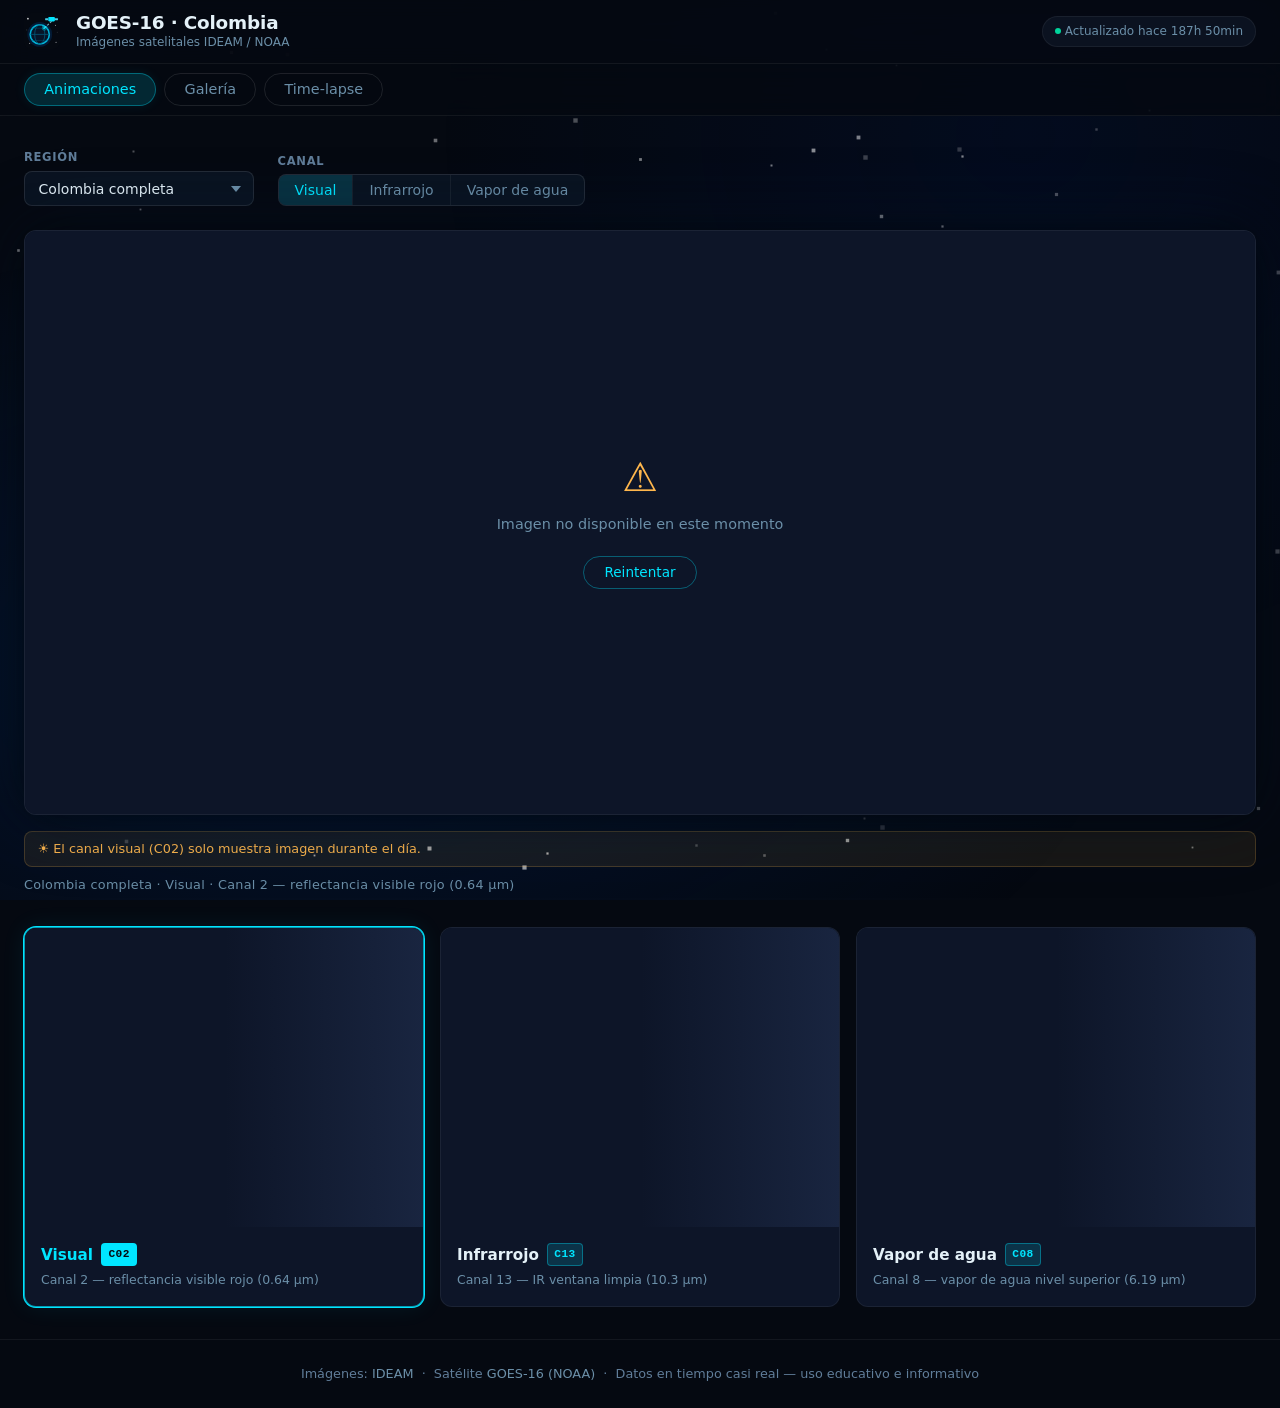
==== index.html @ 2040d190 "chore: actualizar manifest satelital [bot]" ====
<!DOCTYPE html>
<html lang="es">
<head>
  <meta charset="UTF-8">
  <meta name="viewport" content="width=device-width, initial-scale=1.0">

  <!-- Primary meta -->
  <title>GOES-16 · Colombia — Galería Satelital IDEAM</title>
  <meta name="description"
    content="Imágenes satelitales en tiempo casi real del satélite GOES-16 sobre Colombia y la región, proveídas por IDEAM y NOAA. Animaciones, galería de canales y time-lapse interactivo.">
  <meta name="theme-color" content="#050911">
  <link rel="canonical" href="https://elisaul77.github.io/goes16-gallery/">

  <!-- Open Graph -->
  <meta property="og:type"        content="website">
  <meta property="og:url"         content="https://elisaul77.github.io/goes16-gallery/">
  <meta property="og:title"       content="GOES-16 · Colombia — Galería Satelital IDEAM">
  <meta property="og:description"
    content="Animaciones e imágenes satelitales del satélite GOES-16 sobre Colombia — IDEAM/NOAA.">
  <meta property="og:image"       content="https://elisaul77.github.io/goes16-gallery/assets/og-preview.png">
  <meta property="og:locale"      content="es_CO">

  <!-- Twitter Card -->
  <meta name="twitter:card"        content="summary_large_image">
  <meta name="twitter:title"       content="GOES-16 · Colombia — Galería Satelital IDEAM">
  <meta name="twitter:description"
    content="Animaciones e imágenes satelitales del satélite GOES-16 sobre Colombia — IDEAM/NOAA.">
  <meta name="twitter:image"       content="https://elisaul77.github.io/goes16-gallery/assets/og-preview.png">

  <!-- Favicon -->
  <link rel="icon" href="assets/favicon.svg" type="image/svg+xml">

  <!-- Stylesheets -->
  <link rel="stylesheet" href="css/main.css">
  <link rel="stylesheet" href="css/lightbox.css">
</head>
<body>

  <!-- ── Skip navigation ────────────────────────────────────────── -->
  <a href="#main-content" class="skip-link">Saltar al contenido</a>

  <!-- ── Star field (populated by app.js via injected <style>) ── -->
  <div class="stars-layer" aria-hidden="true"></div>

  <!-- ── App loading screen ──────────────────────────────────── -->
  <div id="app-loading" role="status" aria-live="polite" aria-label="Cargando datos del satélite">
    <div class="loading-spinner" aria-hidden="true"></div>
    <p>Cargando datos del satélite&hellip;</p>
  </div>

  <!-- ── App error screen ────────────────────────────────────── -->
  <div id="app-error" role="alert" hidden>
    <div class="app-error-icon" aria-hidden="true">⚠</div>
    <p class="app-error-title">Error al cargar los datos</p>
    <p class="error-message" style="font-size:0.85rem;color:#f87;margin:0.4rem 0"></p>
    <p style="font-size:0.8rem;margin-top:0.5rem;color:var(--text-dim)">
      Revisa tu conexión e intenta recargar la página.
    </p>
    <button onclick="location.reload()" style="margin-top:1rem;padding:0.5rem 1.4rem;border-radius:8px;border:none;background:var(--accent);color:#000;font-weight:600;cursor:pointer">
      Recargar
    </button>
  </div>

  <!-- ── Main application ────────────────────────────────────── -->
  <div id="app" hidden>

    <!-- Header ──────────────────────────────────────────────── -->
    <header class="site-header" role="banner">
      <div class="header-inner">
        <div class="header-brand">
          <img class="header-logo"
               src="assets/favicon.svg"
               alt=""
               aria-hidden="true"
               width="36"
               height="36">
          <div class="header-title-group">
            <h1 class="site-title">GOES-16 · Colombia</h1>
            <p class="site-subtitle">Imágenes satelitales IDEAM / NOAA</p>
          </div>
        </div>
        <div class="header-meta">
          <span id="updated-ago"
                class="updated-badge"
                aria-live="polite"
                aria-atomic="true"
                title="Hora de la última actualización del catálogo de imágenes">
            Cargando&hellip;
          </span>
        </div>
      </div>
    </header>

    <!-- Tab navigation ──────────────────────────────────────── -->
    <nav class="tab-nav" aria-label="Secciones principales">
      <div role="tablist"
           class="tab-list"
           aria-label="Vistas disponibles">

        <button role="tab"
                class="tab-btn"
                id="tab-animaciones"
                data-tab="animaciones"
                aria-selected="true"
                tabindex="0"
                aria-controls="panel-animaciones">
          Animaciones
        </button>

        <button role="tab"
                class="tab-btn"
                id="tab-galeria"
                data-tab="galeria"
                aria-selected="false"
                tabindex="-1"
                aria-controls="panel-galeria">
          Galería
        </button>

        <button role="tab"
                class="tab-btn"
                id="tab-timelapse"
                data-tab="timelapse"
                aria-selected="false"
                tabindex="-1"
                aria-controls="panel-timelapse">
          Time-lapse
        </button>

      </div>
    </nav>

    <!-- Tab panels ──────────────────────────────────────────── -->
    <main class="tab-panels" id="main-content">

      <!-- Animaciones panel -->
      <section id="panel-animaciones"
               role="tabpanel"
               aria-labelledby="tab-animaciones"
               class="tab-panel"
               tabindex="-1">
        <!-- Populated by js/gifs.js on first activation -->
      </section>

      <!-- Galería panel -->
      <section id="panel-galeria"
               role="tabpanel"
               aria-labelledby="tab-galeria"
               class="tab-panel"
               tabindex="-1"
               hidden>
        <!-- Populated by js/gallery.js on first activation -->
      </section>

      <!-- Time-lapse panel -->
      <section id="panel-timelapse"
               role="tabpanel"
               aria-labelledby="tab-timelapse"
               class="tab-panel"
               tabindex="-1"
               hidden>
        <!-- Populated by js/timeline.js on first activation -->
      </section>

    </main>

    <!-- Footer ──────────────────────────────────────────────── -->
    <footer class="site-footer" role="contentinfo">
      <p>
        Imágenes: <a href="https://www.ideam.gov.co" target="_blank" rel="noopener">IDEAM</a>
        &nbsp;·&nbsp;
        Satélite <a href="https://www.goes-r.gov/" target="_blank" rel="noopener">GOES-16 (NOAA)</a>
        &nbsp;·&nbsp;
        Datos en tiempo casi real — uso educativo e informativo
      </p>
    </footer>

  </div><!-- /#app -->

  <!-- Entry point (ES module) -->
  <script type="module" src="js/app.js?v=3"></script>

  <script type="application/json" id="manifest-inline">{"generated_utc":"2026-11-28T08:01:51.951Z","source":"https://bart.ideam.gov.co/geotiff/goes16","gifs":{"base_url":"https://bart.ideam.gov.co/geotiff/goes16/GIFS","categories":{"VISUAL":{"label":"Visual","subfolder":"VISUAL","canal":"C02","description":"Canal 2 — reflectancia visible rojo (0.64 µm)"},"INFRARROJO":{"label":"Infrarrojo","subfolder":"INFRARROJO","canal":"C13","description":"Canal 13 — IR ventana limpia (10.3 µm)"},"VAPOR_AGUA":{"label":"Vapor de agua","subfolder":"VAPOR_AGUA","canal":"C08","description":"Canal 8 — vapor de agua nivel superior (6.19 µm)"}},"regions":[{"id":"AMAZONAS","label":"Amazonas"},{"id":"ANTIOQUIA","label":"Antioquia"},{"id":"ARAUCA","label":"Arauca"},{"id":"BARRANCABERMEJA","label":"Barrancabermeja"},{"id":"BOGOTA","label":"Bogotá"},{"id":"BUCARAMANGA","label":"Bucaramanga"},{"id":"CARIBE","label":"Caribe"},{"id":"CARIBE2","label":"Caribe 2"},{"id":"CARIBE_PCT","label":"Caribe PCT"},{"id":"CAUCA_MOCOA","label":"Cauca — Mocoa"},{"id":"CHOCO","label":"Chocó"},{"id":"COLOMBIA","label":"Colombia completa","hero":true},{"id":"CORNARE","label":"Cornare"},{"id":"CRPA_05","label":"CRPA 05"},{"id":"CUCUTA","label":"Cúcuta"},{"id":"CUNDINAMARCA","label":"Cundinamarca"},{"id":"DUITAMA","label":"Duitama"},{"id":"FULLDISK","label":"Disco completo"},{"id":"GUAVIARE","label":"Guaviare"},{"id":"IDIGER","label":"IDIGER"},{"id":"MITU","label":"Mitú"},{"id":"MOJANA","label":"La Mojana"},{"id":"SAN_ANDRES","label":"San Andrés y Providencia"}],"verified":{"AMAZONAS_C13":{"ok":true,"last_modified":"Sat, 28 Nov 2026 08:01:40 GMT"},"AMAZONAS_C02":{"ok":true,"last_modified":"Sat, 28 Nov 2026 02:11:41 GMT"},"ANTIOQUIA_C02":{"ok":true,"last_modified":"Sat, 28 Nov 2026 02:01:45 GMT"},"AMAZONAS_C08":{"ok":true,"last_modified":"Sat, 28 Nov 2026 08:01:42 GMT"},"ANTIOQUIA_C13":{"ok":true,"last_modified":"Sat, 28 Nov 2026 08:01:40 GMT"},"ANTIOQUIA_C08":{"ok":true,"last_modified":"Sat, 28 Nov 2026 08:01:41 GMT"},"ARAUCA_C02":{"ok":true,"last_modified":"Sat, 28 Nov 2026 08:01:42 GMT"},"BARRANCABERMEJA_C13":{"ok":true,"last_modified":"Sat, 28 Nov 2026 08:01:40 GMT"},"ARAUCA_C13":{"ok":true,"last_modified":"Sat, 28 Nov 2026 08:01:40 GMT"},"BOGOTA_C08":{"ok":true,"last_modified":"Sat, 28 Nov 2026 08:01:42 GMT"},"ARAUCA_C08":{"ok":true,"last_modified":"Sat, 28 Nov 2026 08:01:42 GMT"},"BOGOTA_C02":{"ok":true,"last_modified":"Sat, 28 Nov 2026 01:51:41 GMT"},"BARRANCABERMEJA_C08":{"ok":true,"last_modified":"Sat, 28 Nov 2026 08:01:42 GMT"},"BUCARAMANGA_C02":{"ok":true,"last_modified":"Sat, 28 Nov 2026 01:51:41 GMT"},"BOGOTA_C13":{"ok":true,"last_modified":"Sat, 28 Nov 2026 08:01:40 GMT"},"BARRANCABERMEJA_C02":{"ok":true,"last_modified":"Sat, 28 Nov 2026 01:41:42 GMT"},"BUCARAMANGA_C08":{"ok":true,"last_modified":"Sat, 28 Nov 2026 08:01:42 GMT"},"BUCARAMANGA_C13":{"ok":true,"last_modified":"Sat, 28 Nov 2026 08:01:40 GMT"},"CARIBE_C13":{"ok":true,"last_modified":"Sat, 28 Nov 2026 08:01:40 GMT"},"CARIBE2_C02":{"ok":true,"last_modified":"Sat, 28 Nov 2026 08:01:42 GMT"},"CARIBE_C02":{"ok":true,"last_modified":"Sat, 28 Nov 2026 08:01:42 GMT"},"CARIBE_C08":{"ok":true,"last_modified":"Sat, 28 Nov 2026 08:01:42 GMT"},"CARIBE2_C08":{"ok":true,"last_modified":"Sat, 28 Nov 2026 08:01:42 GMT"},"CARIBE2_C13":{"ok":true,"last_modified":"Sat, 28 Nov 2026 08:01:40 GMT"},"CARIBE_PCT_C08":{"ok":true,"last_modified":"Sat, 28 Nov 2026 08:01:42 GMT"},"CARIBE_PCT_C02":{"ok":true,"last_modified":"Sat, 28 Nov 2026 08:01:42 GMT"},"CAUCA_MOCOA_C13":{"ok":true,"last_modified":"Sat, 28 Nov 2026 08:01:41 GMT"},"CAUCA_MOCOA_C08":{"ok":true,"last_modified":"Sat, 28 Nov 2026 08:01:42 GMT"},"CARIBE_PCT_C13":{"ok":true,"last_modified":"Sat, 28 Nov 2026 08:01:40 GMT"},"CHOCO_C02":{"ok":true,"last_modified":"Sat, 28 Nov 2026 02:11:41 GMT"},"CHOCO_C13":{"ok":true,"last_modified":"Sat, 28 Nov 2026 08:01:41 GMT"},"CAUCA_MOCOA_C02":{"ok":true,"last_modified":"Sat, 28 Nov 2026 02:11:41 GMT"},"COLOMBIA_C02":{"ok":true,"last_modified":"Sat, 28 Nov 2026 08:01:42 GMT"},"CHOCO_C08":{"ok":true,"last_modified":"Sat, 28 Nov 2026 08:01:42 GMT"},"COLOMBIA_C08":{"ok":true,"last_modified":"Sat, 28 Nov 2026 08:01:42 GMT"},"COLOMBIA_C13":{"ok":true,"last_modified":"Sat, 28 Nov 2026 08:01:41 GMT"},"CORNARE_C02":{"ok":true,"last_modified":"Sat, 28 Nov 2026 01:51:41 GMT"},"CORNARE_C13":{"ok":true,"last_modified":"Sat, 28 Nov 2026 08:01:41 GMT"},"CORNARE_C08":{"ok":true,"last_modified":"Sat, 28 Nov 2026 08:01:42 GMT"},"CUNDINAMARCA_C02":{"ok":true,"last_modified":"Sat, 28 Nov 2026 01:51:41 GMT"},"CUCUTA_C02":{"ok":true,"last_modified":"Sat, 28 Nov 2026 01:41:42 GMT"},"CUCUTA_C13":{"ok":true,"last_modified":"Sat, 28 Nov 2026 08:01:41 GMT"},"CRPA_05_C02":{"ok":true,"last_modified":"Sat, 28 Nov 2026 01:51:41 GMT"},"CRPA_05_C08":{"ok":true,"last_modified":"Sat, 28 Nov 2026 08:01:42 GMT"},"CRPA_05_C13":{"ok":true,"last_modified":"Sat, 28 Nov 2026 08:01:41 GMT"},"DUITAMA_C13":{"ok":true,"last_modified":"Sat, 28 Nov 2026 08:01:41 GMT"},"CUNDINAMARCA_C13":{"ok":true,"last_modified":"Sat, 28 Nov 2026 08:01:41 GMT"},"CUCUTA_C08":{"ok":true,"last_modified":"Sat, 28 Nov 2026 08:01:42 GMT"},"DUITAMA_C02":{"ok":true,"last_modified":"Sat, 28 Nov 2026 01:41:42 GMT"},"FULLDISK_C02":{"ok":true,"last_modified":"Sat, 28 Nov 2026 08:01:42 GMT"},"DUITAMA_C08":{"ok":true,"last_modified":"Sat, 28 Nov 2026 08:01:42 GMT"},"FULLDISK_C08":{"ok":true,"last_modified":"Sat, 28 Nov 2026 08:01:42 GMT"},"FULLDISK_C13":{"ok":true,"last_modified":"Sat, 28 Nov 2026 08:01:41 GMT"},"GUAVIARE_C02":{"ok":true,"last_modified":"Sat, 28 Nov 2026 01:51:41 GMT"},"GUAVIARE_C13":{"ok":true,"last_modified":"Sat, 28 Nov 2026 08:01:41 GMT"},"IDIGER_C02":{"ok":true,"last_modified":"Sat, 28 Nov 2026 01:51:41 GMT"},"GUAVIARE_C08":{"ok":true,"last_modified":"Sat, 28 Nov 2026 08:01:42 GMT"},"CUNDINAMARCA_C08":{"ok":true,"last_modified":"Sat, 28 Nov 2026 08:01:42 GMT"},"IDIGER_C13":{"ok":true,"last_modified":"Sat, 28 Nov 2026 08:01:41 GMT"},"MITU_C02":{"ok":true,"last_modified":"Sat, 28 Nov 2026 01:51:41 GMT"},"IDIGER_C08":{"ok":true,"last_modified":"Sat, 28 Nov 2026 08:01:42 GMT"},"MITU_C13":{"ok":true,"last_modified":"Sat, 28 Nov 2026 08:01:41 GMT"},"MOJANA_C02":{"ok":true,"last_modified":"Sat, 28 Nov 2026 08:01:42 GMT"},"MITU_C08":{"ok":true,"last_modified":"Sat, 28 Nov 2026 08:01:42 GMT"},"MOJANA_C08":{"ok":true,"last_modified":"Sat, 28 Nov 2026 08:01:42 GMT"},"MOJANA_C13":{"ok":true,"last_modified":"Sat, 28 Nov 2026 08:01:41 GMT"},"SAN_ANDRES_C13":{"ok":true,"last_modified":"Sat, 28 Nov 2026 08:01:41 GMT"},"SAN_ANDRES_C02":{"ok":true,"last_modified":"Sat, 28 Nov 2026 08:01:42 GMT"},"SAN_ANDRES_C08":{"ok":true,"last_modified":"Sat, 28 Nov 2026 08:01:42 GMT"}}},"regions":{"Colombia":{"products":{"C01":{"label":"Visible azul","type":"channel","frames":[{"ts":"202611280740","url":"https://bart.ideam.gov.co/geotiff/goes16/Colombia/C01/C01_Rad_202611280740.jpg"},{"ts":"202611280730","url":"https://bart.ideam.gov.co/geotiff/goes16/Colombia/C01/C01_Rad_202611280730.jpg"},{"ts":"202611280720","url":"https://bart.ideam.gov.co/geotiff/goes16/Colombia/C01/C01_Rad_202611280720.jpg"},{"ts":"202611280710","url":"https://bart.ideam.gov.co/geotiff/goes16/Colombia/C01/C01_Rad_202611280710.jpg"},{"ts":"202611280700","url":"https://bart.ideam.gov.co/geotiff/goes16/Colombia/C01/C01_Rad_202611280700.jpg"},{"ts":"202611280640","url":"https://bart.ideam.gov.co/geotiff/goes16/Colombia/C01/C01_Rad_202611280640.jpg"}]},"C02":{"label":"Visible rojo","type":"channel","frames":[{"ts":"202611280740","url":"https://bart.ideam.gov.co/geotiff/goes16/Colombia/C02/C02_Rad_202611280740.jpg"},{"ts":"202611280720","url":"https://bart.ideam.gov.co/geotiff/goes16/Colombia/C02/C02_Rad_202611280720.jpg"},{"ts":"202611280710","url":"https://bart.ideam.gov.co/geotiff/goes16/Colombia/C02/C02_Rad_202611280710.jpg"},{"ts":"202611280700","url":"https://bart.ideam.gov.co/geotiff/goes16/Colombia/C02/C02_Rad_202611280700.jpg"},{"ts":"202611280650","url":"https://bart.ideam.gov.co/geotiff/goes16/Colombia/C02/C02_Rad_202611280650.jpg"},{"ts":"202611280640","url":"https://bart.ideam.gov.co/geotiff/goes16/Colombia/C02/C02_Rad_202611280640.jpg"}]},"C03":{"label":"Veggie (0.86 µm)","type":"channel","frames":[{"ts":"202611280740","url":"https://bart.ideam.gov.co/geotiff/goes16/Colombia/C03/C03_Rad_202611280740.jpg"},{"ts":"202611280730","url":"https://bart.ideam.gov.co/geotiff/goes16/Colombia/C03/C03_Rad_202611280730.jpg"},{"ts":"202611280720","url":"https://bart.ideam.gov.co/geotiff/goes16/Colombia/C03/C03_Rad_202611280720.jpg"},{"ts":"202611280710","url":"https://bart.ideam.gov.co/geotiff/goes16/Colombia/C03/C03_Rad_202611280710.jpg"},{"ts":"202611280700","url":"https://bart.ideam.gov.co/geotiff/goes16/Colombia/C03/C03_Rad_202611280700.jpg"},{"ts":"202611280630","url":"https://bart.ideam.gov.co/geotiff/goes16/Colombia/C03/C03_Rad_202611280630.jpg"}]},"C04":{"label":"Cirrus (1.37 µm)","type":"channel","frames":[{"ts":"202611280740","url":"https://bart.ideam.gov.co/geotiff/goes16/Colombia/C04/C04_Rad_202611280740.jpg"},{"ts":"202611280730","url":"https://bart.ideam.gov.co/geotiff/goes16/Colombia/C04/C04_Rad_202611280730.jpg"},{"ts":"202611280720","url":"https://bart.ideam.gov.co/geotiff/goes16/Colombia/C04/C04_Rad_202611280720.jpg"},{"ts":"202611280710","url":"https://bart.ideam.gov.co/geotiff/goes16/Colombia/C04/C04_Rad_202611280710.jpg"},{"ts":"202611280700","url":"https://bart.ideam.gov.co/geotiff/goes16/Colombia/C04/C04_Rad_202611280700.jpg"},{"ts":"202611280630","url":"https://bart.ideam.gov.co/geotiff/goes16/Colombia/C04/C04_Rad_202611280630.jpg"}]},"C05":{"label":"Nieve/hielo (1.6 µm)","type":"channel","frames":[{"ts":"202611280740","url":"https://bart.ideam.gov.co/geotiff/goes16/Colombia/C05/C05_Rad_202611280740.jpg"},{"ts":"202611280730","url":"https://bart.ideam.gov.co/geotiff/goes16/Colombia/C05/C05_Rad_202611280730.jpg"},{"ts":"202611280720","url":"https://bart.ideam.gov.co/geotiff/goes16/Colombia/C05/C05_Rad_202611280720.jpg"},{"ts":"202611280710","url":"https://bart.ideam.gov.co/geotiff/goes16/Colombia/C05/C05_Rad_202611280710.jpg"},{"ts":"202611280650","url":"https://bart.ideam.gov.co/geotiff/goes16/Colombia/C05/C05_Rad_202611280650.jpg"},{"ts":"202611280630","url":"https://bart.ideam.gov.co/geotiff/goes16/Colombia/C05/C05_Rad_202611280630.jpg"}]},"C06":{"label":"Nube convectica (2.2 µm)","type":"channel","frames":[{"ts":"202611280750","url":"https://bart.ideam.gov.co/geotiff/goes16/Colombia/C06/C06_Rad_202611280750.jpg"},{"ts":"202611280740","url":"https://bart.ideam.gov.co/geotiff/goes16/Colombia/C06/C06_Rad_202611280740.jpg"},{"ts":"202611280730","url":"https://bart.ideam.gov.co/geotiff/goes16/Colombia/C06/C06_Rad_202611280730.jpg"},{"ts":"202611280720","url":"https://bart.ideam.gov.co/geotiff/goes16/Colombia/C06/C06_Rad_202611280720.jpg"},{"ts":"202611280710","url":"https://bart.ideam.gov.co/geotiff/goes16/Colombia/C06/C06_Rad_202611280710.jpg"},{"ts":"202611280700","url":"https://bart.ideam.gov.co/geotiff/goes16/Colombia/C06/C06_Rad_202611280700.jpg"}]},"C07":{"label":"IR shortwave (3.9 µm)","type":"channel","frames":[{"ts":"202611280740","url":"https://bart.ideam.gov.co/geotiff/goes16/Colombia/C07/C07_Rad_202611280740.jpg"},{"ts":"202611280730","url":"https://bart.ideam.gov.co/geotiff/goes16/Colombia/C07/C07_Rad_202611280730.jpg"},{"ts":"202611280720","url":"https://bart.ideam.gov.co/geotiff/goes16/Colombia/C07/C07_Rad_202611280720.jpg"},{"ts":"202611280710","url":"https://bart.ideam.gov.co/geotiff/goes16/Colombia/C07/C07_Rad_202611280710.jpg"},{"ts":"202611280700","url":"https://bart.ideam.gov.co/geotiff/goes16/Colombia/C07/C07_Rad_202611280700.jpg"},{"ts":"202611280650","url":"https://bart.ideam.gov.co/geotiff/goes16/Colombia/C07/C07_Rad_202611280650.jpg"}]},"C08":{"label":"Vapor de agua superior","type":"channel","frames":[{"ts":"202611280740","url":"https://bart.ideam.gov.co/geotiff/goes16/Colombia/C08/C08_Rad_202611280740.jpg"},{"ts":"202611280730","url":"https://bart.ideam.gov.co/geotiff/goes16/Colombia/C08/C08_Rad_202611280730.jpg"},{"ts":"202611280720","url":"https://bart.ideam.gov.co/geotiff/goes16/Colombia/C08/C08_Rad_202611280720.jpg"},{"ts":"202611280710","url":"https://bart.ideam.gov.co/geotiff/goes16/Colombia/C08/C08_Rad_202611280710.jpg"},{"ts":"202611280700","url":"https://bart.ideam.gov.co/geotiff/goes16/Colombia/C08/C08_Rad_202611280700.jpg"},{"ts":"202611280650","url":"https://bart.ideam.gov.co/geotiff/goes16/Colombia/C08/C08_Rad_202611280650.jpg"}]},"C09":{"label":"Vapor de agua medio","type":"channel","frames":[{"ts":"202611280740","url":"https://bart.ideam.gov.co/geotiff/goes16/Colombia/C09/C09_Rad_202611280740.jpg"},{"ts":"202611280730","url":"https://bart.ideam.gov.co/geotiff/goes16/Colombia/C09/C09_Rad_202611280730.jpg"},{"ts":"202611280720","url":"https://bart.ideam.gov.co/geotiff/goes16/Colombia/C09/C09_Rad_202611280720.jpg"},{"ts":"202611280710","url":"https://bart.ideam.gov.co/geotiff/goes16/Colombia/C09/C09_Rad_202611280710.jpg"},{"ts":"202611280700","url":"https://bart.ideam.gov.co/geotiff/goes16/Colombia/C09/C09_Rad_202611280700.jpg"},{"ts":"202611280650","url":"https://bart.ideam.gov.co/geotiff/goes16/Colombia/C09/C09_Rad_202611280650.jpg"}]},"C10":{"label":"Vapor de agua inferior","type":"channel","frames":[{"ts":"202611280740","url":"https://bart.ideam.gov.co/geotiff/goes16/Colombia/C10/C10_Rad_202611280740.jpg"},{"ts":"202611280730","url":"https://bart.ideam.gov.co/geotiff/goes16/Colombia/C10/C10_Rad_202611280730.jpg"},{"ts":"202611280720","url":"https://bart.ideam.gov.co/geotiff/goes16/Colombia/C10/C10_Rad_202611280720.jpg"},{"ts":"202611280710","url":"https://bart.ideam.gov.co/geotiff/goes16/Colombia/C10/C10_Rad_202611280710.jpg"},{"ts":"202611280700","url":"https://bart.ideam.gov.co/geotiff/goes16/Colombia/C10/C10_Rad_202611280700.jpg"},{"ts":"202611280650","url":"https://bart.ideam.gov.co/geotiff/goes16/Colombia/C10/C10_Rad_202611280650.jpg"}]},"C11":{"label":"IR nube/superficie","type":"channel","frames":[{"ts":"202611280740","url":"https://bart.ideam.gov.co/geotiff/goes16/Colombia/C11/C11_Rad_202611280740.jpg"},{"ts":"202611280730","url":"https://bart.ideam.gov.co/geotiff/goes16/Colombia/C11/C11_Rad_202611280730.jpg"},{"ts":"202611280720","url":"https://bart.ideam.gov.co/geotiff/goes16/Colombia/C11/C11_Rad_202611280720.jpg"},{"ts":"202611280710","url":"https://bart.ideam.gov.co/geotiff/goes16/Colombia/C11/C11_Rad_202611280710.jpg"},{"ts":"202611280700","url":"https://bart.ideam.gov.co/geotiff/goes16/Colombia/C11/C11_Rad_202611280700.jpg"},{"ts":"202611280630","url":"https://bart.ideam.gov.co/geotiff/goes16/Colombia/C11/C11_Rad_202611280630.jpg"}]},"C12":{"label":"IR ozono (9.6 µm)","type":"channel","frames":[{"ts":"202611280750","url":"https://bart.ideam.gov.co/geotiff/goes16/Colombia/C12/C12_Rad_202611280750.jpg"},{"ts":"202611280740","url":"https://bart.ideam.gov.co/geotiff/goes16/Colombia/C12/C12_Rad_202611280740.jpg"},{"ts":"202611280730","url":"https://bart.ideam.gov.co/geotiff/goes16/Colombia/C12/C12_Rad_202611280730.jpg"},{"ts":"202611280720","url":"https://bart.ideam.gov.co/geotiff/goes16/Colombia/C12/C12_Rad_202611280720.jpg"},{"ts":"202611280710","url":"https://bart.ideam.gov.co/geotiff/goes16/Colombia/C12/C12_Rad_202611280710.jpg"},{"ts":"202611280700","url":"https://bart.ideam.gov.co/geotiff/goes16/Colombia/C12/C12_Rad_202611280700.jpg"}]},"C13":{"label":"IR ventana limpia","type":"channel","frames":[{"ts":"202611280740","url":"https://bart.ideam.gov.co/geotiff/goes16/Colombia/C13/C13_Rad_202611280740.jpg"},{"ts":"202611280730","url":"https://bart.ideam.gov.co/geotiff/goes16/Colombia/C13/C13_Rad_202611280730.jpg"},{"ts":"202611280720","url":"https://bart.ideam.gov.co/geotiff/goes16/Colombia/C13/C13_Rad_202611280720.jpg"},{"ts":"202611280710","url":"https://bart.ideam.gov.co/geotiff/goes16/Colombia/C13/C13_Rad_202611280710.jpg"},{"ts":"202611280700","url":"https://bart.ideam.gov.co/geotiff/goes16/Colombia/C13/C13_Rad_202611280700.jpg"},{"ts":"202611280650","url":"https://bart.ideam.gov.co/geotiff/goes16/Colombia/C13/C13_Rad_202611280650.jpg"}]},"C14":{"label":"IR ventana (11.2 µm)","type":"channel","frames":[{"ts":"202611280740","url":"https://bart.ideam.gov.co/geotiff/goes16/Colombia/C14/C14_Rad_202611280740.jpg"},{"ts":"202611280730","url":"https://bart.ideam.gov.co/geotiff/goes16/Colombia/C14/C14_Rad_202611280730.jpg"},{"ts":"202611280720","url":"https://bart.ideam.gov.co/geotiff/goes16/Colombia/C14/C14_Rad_202611280720.jpg"},{"ts":"202611280710","url":"https://bart.ideam.gov.co/geotiff/goes16/Colombia/C14/C14_Rad_202611280710.jpg"},{"ts":"202611280700","url":"https://bart.ideam.gov.co/geotiff/goes16/Colombia/C14/C14_Rad_202611280700.jpg"},{"ts":"202611280650","url":"https://bart.ideam.gov.co/geotiff/goes16/Colombia/C14/C14_Rad_202611280650.jpg"}]},"C15":{"label":"IR CO₂ (12.3 µm)","type":"channel","frames":[{"ts":"202611280750","url":"https://bart.ideam.gov.co/geotiff/goes16/Colombia/C15/C15_Rad_202611280750.jpg"},{"ts":"202611280730","url":"https://bart.ideam.gov.co/geotiff/goes16/Colombia/C15/C15_Rad_202611280730.jpg"},{"ts":"202611280720","url":"https://bart.ideam.gov.co/geotiff/goes16/Colombia/C15/C15_Rad_202611280720.jpg"},{"ts":"202611280710","url":"https://bart.ideam.gov.co/geotiff/goes16/Colombia/C15/C15_Rad_202611280710.jpg"},{"ts":"202611280700","url":"https://bart.ideam.gov.co/geotiff/goes16/Colombia/C15/C15_Rad_202611280700.jpg"},{"ts":"202611280650","url":"https://bart.ideam.gov.co/geotiff/goes16/Colombia/C15/C15_Rad_202611280650.jpg"}]},"C16":{"label":"IR CO₂ (13.3 µm)","type":"channel","frames":[{"ts":"202611280740","url":"https://bart.ideam.gov.co/geotiff/goes16/Colombia/C16/C16_Rad_202611280740.jpg"},{"ts":"202611280730","url":"https://bart.ideam.gov.co/geotiff/goes16/Colombia/C16/C16_Rad_202611280730.jpg"},{"ts":"202611280710","url":"https://bart.ideam.gov.co/geotiff/goes16/Colombia/C16/C16_Rad_202611280710.jpg"},{"ts":"202611280700","url":"https://bart.ideam.gov.co/geotiff/goes16/Colombia/C16/C16_Rad_202611280700.jpg"},{"ts":"202611280650","url":"https://bart.ideam.gov.co/geotiff/goes16/Colombia/C16/C16_Rad_202611280650.jpg"},{"ts":"202611280630","url":"https://bart.ideam.gov.co/geotiff/goes16/Colombia/C16/C16_Rad_202611280630.jpg"}]},"AIR_MASS":{"label":"Masa de aire","type":"product","frames":[{"ts":"202611280730","url":"https://bart.ideam.gov.co/geotiff/goes16/Colombia/AIR_MASS/AIR_MASS_202611280730.jpg"},{"ts":"202611280710","url":"https://bart.ideam.gov.co/geotiff/goes16/Colombia/AIR_MASS/AIR_MASS_202611280710.jpg"},{"ts":"202611280650","url":"https://bart.ideam.gov.co/geotiff/goes16/Colombia/AIR_MASS/AIR_MASS_202611280650.jpg"},{"ts":"202611280640","url":"https://bart.ideam.gov.co/geotiff/goes16/Colombia/AIR_MASS/AIR_MASS_202611280640.jpg"},{"ts":"202611280630","url":"https://bart.ideam.gov.co/geotiff/goes16/Colombia/AIR_MASS/AIR_MASS_202611280630.jpg"},{"ts":"202611280610","url":"https://bart.ideam.gov.co/geotiff/goes16/Colombia/AIR_MASS/AIR_MASS_202611280610.jpg"}]},"ASH":{"label":"Ceniza volcánica","type":"product","frames":[{"ts":"202611280730","url":"https://bart.ideam.gov.co/geotiff/goes16/Colombia/ASH/ASH_202611280730.jpg"},{"ts":"202611280710","url":"https://bart.ideam.gov.co/geotiff/goes16/Colombia/ASH/ASH_202611280710.jpg"},{"ts":"202611280650","url":"https://bart.ideam.gov.co/geotiff/goes16/Colombia/ASH/ASH_202611280650.jpg"},{"ts":"202611280640","url":"https://bart.ideam.gov.co/geotiff/goes16/Colombia/ASH/ASH_202611280640.jpg"},{"ts":"202611280630","url":"https://bart.ideam.gov.co/geotiff/goes16/Colombia/ASH/ASH_202611280630.jpg"},{"ts":"202611280610","url":"https://bart.ideam.gov.co/geotiff/goes16/Colombia/ASH/ASH_202611280610.jpg"}]},"DAY_CLOUD":{"label":"Nube diurna fase","type":"product","frames":[{"ts":"202611280730","url":"https://bart.ideam.gov.co/geotiff/goes16/Colombia/DAY_CLOUD/DAY_CLOUD_202611280730.jpg"},{"ts":"202611280710","url":"https://bart.ideam.gov.co/geotiff/goes16/Colombia/DAY_CLOUD/DAY_CLOUD_202611280710.jpg"},{"ts":"202611280650","url":"https://bart.ideam.gov.co/geotiff/goes16/Colombia/DAY_CLOUD/DAY_CLOUD_202611280650.jpg"},{"ts":"202611280640","url":"https://bart.ideam.gov.co/geotiff/goes16/Colombia/DAY_CLOUD/DAY_CLOUD_202611280640.jpg"},{"ts":"202611280630","url":"https://bart.ideam.gov.co/geotiff/goes16/Colombia/DAY_CLOUD/DAY_CLOUD_202611280630.jpg"},{"ts":"202611280610","url":"https://bart.ideam.gov.co/geotiff/goes16/Colombia/DAY_CLOUD/DAY_CLOUD_202611280610.jpg"}]},"DAY_CONV":{"label":"Convección diurna","type":"product","frames":[{"ts":"202611280730","url":"https://bart.ideam.gov.co/geotiff/goes16/Colombia/DAY_CONV/DAY_CONV_202611280730.jpg"},{"ts":"202611280710","url":"https://bart.ideam.gov.co/geotiff/goes16/Colombia/DAY_CONV/DAY_CONV_202611280710.jpg"},{"ts":"202611280650","url":"https://bart.ideam.gov.co/geotiff/goes16/Colombia/DAY_CONV/DAY_CONV_202611280650.jpg"},{"ts":"202611280640","url":"https://bart.ideam.gov.co/geotiff/goes16/Colombia/DAY_CONV/DAY_CONV_202611280640.jpg"},{"ts":"202611280630","url":"https://bart.ideam.gov.co/geotiff/goes16/Colombia/DAY_CONV/DAY_CONV_202611280630.jpg"},{"ts":"202611280610","url":"https://bart.ideam.gov.co/geotiff/goes16/Colombia/DAY_CONV/DAY_CONV_202611280610.jpg"}]},"DUST":{"label":"Polvo y aerosoles","type":"product","frames":[{"ts":"202611280730","url":"https://bart.ideam.gov.co/geotiff/goes16/Colombia/DUST/DUST_202611280730.jpg"},{"ts":"202611280710","url":"https://bart.ideam.gov.co/geotiff/goes16/Colombia/DUST/DUST_202611280710.jpg"},{"ts":"202611280650","url":"https://bart.ideam.gov.co/geotiff/goes16/Colombia/DUST/DUST_202611280650.jpg"},{"ts":"202611280640","url":"https://bart.ideam.gov.co/geotiff/goes16/Colombia/DUST/DUST_202611280640.jpg"},{"ts":"202611280630","url":"https://bart.ideam.gov.co/geotiff/goes16/Colombia/DUST/DUST_202611280630.jpg"},{"ts":"202611280610","url":"https://bart.ideam.gov.co/geotiff/goes16/Colombia/DUST/DUST_202611280610.jpg"}]},"FIRE_TEMP":{"label":"Temperatura de fuego","type":"product","frames":[{"ts":"202611280730","url":"https://bart.ideam.gov.co/geotiff/goes16/Colombia/FIRE_TEMP/FIRE_TEMP_202611280730.jpg"},{"ts":"202611280710","url":"https://bart.ideam.gov.co/geotiff/goes16/Colombia/FIRE_TEMP/FIRE_TEMP_202611280710.jpg"},{"ts":"202611280650","url":"https://bart.ideam.gov.co/geotiff/goes16/Colombia/FIRE_TEMP/FIRE_TEMP_202611280650.jpg"},{"ts":"202611280640","url":"https://bart.ideam.gov.co/geotiff/goes16/Colombia/FIRE_TEMP/FIRE_TEMP_202611280640.jpg"},{"ts":"202611280630","url":"https://bart.ideam.gov.co/geotiff/goes16/Colombia/FIRE_TEMP/FIRE_TEMP_202611280630.jpg"},{"ts":"202611280610","url":"https://bart.ideam.gov.co/geotiff/goes16/Colombia/FIRE_TEMP/FIRE_TEMP_202611280610.jpg"}]},"SNOW_FOG":{"label":"Nieve y niebla","type":"product","frames":[{"ts":"202611280730","url":"https://bart.ideam.gov.co/geotiff/goes16/Colombia/SNOW_FOG/SNOW_FOG_202611280730.jpg"},{"ts":"202611280710","url":"https://bart.ideam.gov.co/geotiff/goes16/Colombia/SNOW_FOG/SNOW_FOG_202611280710.jpg"},{"ts":"202611280650","url":"https://bart.ideam.gov.co/geotiff/goes16/Colombia/SNOW_FOG/SNOW_FOG_202611280650.jpg"},{"ts":"202611280640","url":"https://bart.ideam.gov.co/geotiff/goes16/Colombia/SNOW_FOG/SNOW_FOG_202611280640.jpg"},{"ts":"202611280630","url":"https://bart.ideam.gov.co/geotiff/goes16/Colombia/SNOW_FOG/SNOW_FOG_202611280630.jpg"},{"ts":"202611280610","url":"https://bart.ideam.gov.co/geotiff/goes16/Colombia/SNOW_FOG/SNOW_FOG_202611280610.jpg"}]},"TRUE_COLOR":{"label":"Color verdadero","type":"product","frames":[{"ts":"202611280730","url":"https://bart.ideam.gov.co/geotiff/goes16/Colombia/TRUE_COLOR/TRUE_COLOR_202611280730.jpg"},{"ts":"202611280720","url":"https://bart.ideam.gov.co/geotiff/goes16/Colombia/TRUE_COLOR/TRUE_COLOR_202611280720.jpg"},{"ts":"202611280710","url":"https://bart.ideam.gov.co/geotiff/goes16/Colombia/TRUE_COLOR/TRUE_COLOR_202611280710.jpg"},{"ts":"202611280650","url":"https://bart.ideam.gov.co/geotiff/goes16/Colombia/TRUE_COLOR/TRUE_COLOR_202611280650.jpg"},{"ts":"202611280640","url":"https://bart.ideam.gov.co/geotiff/goes16/Colombia/TRUE_COLOR/TRUE_COLOR_202611280640.jpg"},{"ts":"202611280630","url":"https://bart.ideam.gov.co/geotiff/goes16/Colombia/TRUE_COLOR/TRUE_COLOR_202611280630.jpg"}]},"WATER_VAPOR":{"label":"Vapor de agua RGB","type":"product","frames":[{"ts":"202611280730","url":"https://bart.ideam.gov.co/geotiff/goes16/Colombia/WATER_VAPOR/WATER_VAPOR_202611280730.jpg"},{"ts":"202611280710","url":"https://bart.ideam.gov.co/geotiff/goes16/Colombia/WATER_VAPOR/WATER_VAPOR_202611280710.jpg"},{"ts":"202611280650","url":"https://bart.ideam.gov.co/geotiff/goes16/Colombia/WATER_VAPOR/WATER_VAPOR_202611280650.jpg"},{"ts":"202611280640","url":"https://bart.ideam.gov.co/geotiff/goes16/Colombia/WATER_VAPOR/WATER_VAPOR_202611280640.jpg"},{"ts":"202611280630","url":"https://bart.ideam.gov.co/geotiff/goes16/Colombia/WATER_VAPOR/WATER_VAPOR_202611280630.jpg"},{"ts":"202611280610","url":"https://bart.ideam.gov.co/geotiff/goes16/Colombia/WATER_VAPOR/WATER_VAPOR_202611280610.jpg"}]}}},"Global":{"products":{"C02":{"label":"Visible rojo (global)","type":"channel","frames":[{"ts":"202611280740","url":"https://bart.ideam.gov.co/geotiff/goes16/Global/C02/C02_Rad_202611280740.jpg"},{"ts":"202611280730","url":"https://bart.ideam.gov.co/geotiff/goes16/Global/C02/C02_Rad_202611280730.jpg"},{"ts":"202611280720","url":"https://bart.ideam.gov.co/geotiff/goes16/Global/C02/C02_Rad_202611280720.jpg"},{"ts":"202611280650","url":"https://bart.ideam.gov.co/geotiff/goes16/Global/C02/C02_Rad_202611280650.jpg"},{"ts":"202611280640","url":"https://bart.ideam.gov.co/geotiff/goes16/Global/C02/C02_Rad_202611280640.jpg"},{"ts":"202611280630","url":"https://bart.ideam.gov.co/geotiff/goes16/Global/C02/C02_Rad_202611280630.jpg"}]},"C08":{"label":"Vapor de agua (global)","type":"channel","frames":[{"ts":"202611280740","url":"https://bart.ideam.gov.co/geotiff/goes16/Global/C08/C08_Rad_202611280740.jpg"},{"ts":"202611280720","url":"https://bart.ideam.gov.co/geotiff/goes16/Global/C08/C08_Rad_202611280720.jpg"},{"ts":"202611280710","url":"https://bart.ideam.gov.co/geotiff/goes16/Global/C08/C08_Rad_202611280710.jpg"},{"ts":"202611280700","url":"https://bart.ideam.gov.co/geotiff/goes16/Global/C08/C08_Rad_202611280700.jpg"},{"ts":"202611280650","url":"https://bart.ideam.gov.co/geotiff/goes16/Global/C08/C08_Rad_202611280650.jpg"},{"ts":"202611280640","url":"https://bart.ideam.gov.co/geotiff/goes16/Global/C08/C08_Rad_202611280640.jpg"}]},"C13":{"label":"IR ventana (global)","type":"channel","frames":[{"ts":"202611280740","url":"https://bart.ideam.gov.co/geotiff/goes16/Global/C13/C13_Rad_202611280740.jpg"},{"ts":"202611280720","url":"https://bart.ideam.gov.co/geotiff/goes16/Global/C13/C13_Rad_202611280720.jpg"},{"ts":"202611280710","url":"https://bart.ideam.gov.co/geotiff/goes16/Global/C13/C13_Rad_202611280710.jpg"},{"ts":"202611280700","url":"https://bart.ideam.gov.co/geotiff/goes16/Global/C13/C13_Rad_202611280700.jpg"},{"ts":"202611280650","url":"https://bart.ideam.gov.co/geotiff/goes16/Global/C13/C13_Rad_202611280650.jpg"},{"ts":"202611280640","url":"https://bart.ideam.gov.co/geotiff/goes16/Global/C13/C13_Rad_202611280640.jpg"}]}}}}}</script>
</body>
</html>
---- css/main.css ----
/* ============================================================
   main.css — GOES-16 Colombia Gallery
   Dark space theme · System font stack · CSS custom properties
   ============================================================ */

/* Ensure [hidden] always wins over any display property (critical for
   Android WebViews that may not apply [hidden]{display:none!important}) */
[hidden] { display: none !important; }

/* ── Custom properties ─────────────────────────────────────── */
:root {
  /* Background scale */
  --bg-base:          #050911;
  --bg-surface:       #0b1220;
  --bg-card:          #0d1528;
  --bg-card-hover:    #111d36;
  --bg-control:       #0a1320;

  /* Borders */
  --border-subtle:    rgba(255, 255, 255, 0.06);
  --border-dim:       rgba(255, 255, 255, 0.10);
  --border-accent:    rgba(0, 229, 255, 0.35);
  --border-active:    rgba(0, 229, 255, 0.65);

  /* Accent palette */
  --accent-cyan:      #00e5ff;
  --accent-cyan-dim:  rgba(0, 229, 255, 0.15);
  --accent-cyan-glow: rgba(0, 229, 255, 0.08);
  --accent-blue:      #4d9eff;
  --accent-blue-dim:  rgba(77, 158, 255, 0.12);
  --accent-purple:    #9b72ff;

  /* Text */
  --text-primary:   #e4f1f8;
  --text-secondary: #6b8fa8;   /* contrast 5.9:1 on --bg-base — passes AA */
  --text-dim:       #607d99;   /* bumped from #354f66 → contrast 4.8:1 — passes AA */

  /* States */
  --color-error:    #ff5c5c;
  --color-warning:  #ffb74d;
  --color-success:  #00d49b;

  /* Spacing scale */
  --space-xs:  0.25rem;
  --space-sm:  0.5rem;
  --space-md:  1rem;
  --space-lg:  1.5rem;
  --space-xl:  2rem;
  --space-2xl: 3rem;

  /* Radii */
  --radius-sm:  4px;
  --radius-md:  8px;
  --radius-lg:  12px;
  --radius-xl:  16px;
  --radius-pill: 100px;

  /* Transitions */
  --transition-fast: 150ms ease;
  --transition-base: 220ms ease;
  --transition-slow: 350ms ease;

  /* Z-index layers */
  --z-stars:    0;
  --z-content:  1;
  --z-header:   10;
  --z-tabs:     10;
  --z-lightbox: 100;

  /* Typography */
  --font-system: system-ui, -apple-system, BlinkMacSystemFont, 'Segoe UI',
                 Roboto, Helvetica, Arial, sans-serif;
  --font-mono:   ui-monospace, 'Cascadia Code', 'Source Code Pro', monospace;
}

/* ── Reset & base ──────────────────────────────────────────── */
*, *::before, *::after {
  box-sizing: border-box;
  margin: 0;
  padding: 0;
}

html {
  scroll-behavior: smooth;
}

body {
  font-family: var(--font-system);
  font-size: 1rem;
  line-height: 1.6;
  color: var(--text-primary);
  background-color: var(--bg-base);
  min-height: 100dvh;
  -webkit-font-smoothing: antialiased;
  -moz-osx-font-smoothing: grayscale;
  overflow-x: hidden;
}

img {
  display: block;
  max-width: 100%;
}

button {
  font-family: inherit;
  cursor: pointer;
}

a {
  color: var(--accent-cyan);
  text-decoration: none;
}
a:hover { text-decoration: underline; }

/* ── Star field layer ──────────────────────────────────────── */
/* JS populates .stars-layer::after with box-shadow stars */
.stars-layer {
  position: fixed;
  inset: 0;
  pointer-events: none;
  z-index: var(--z-stars);
  overflow: hidden;
}
.stars-layer::before {
  content: '';
  position: absolute;
  inset: 0;
  background:
    radial-gradient(ellipse 90% 70% at 25% 75%, rgba(0, 40, 100, 0.35) 0%, transparent 70%),
    radial-gradient(ellipse 70% 90% at 80% 15%, rgba(0, 20, 70, 0.25) 0%, transparent 65%),
    radial-gradient(ellipse 50% 50% at 60% 60%, rgba(0, 10, 40, 0.2) 0%, transparent 60%);
}
.stars-layer::after {
  content: '';
  position: absolute;
  top: 0;
  left: 0;
  width: 1px;
  height: 1px;
  background: transparent;
  /* box-shadow: injected by app.js */
}

/* ── Utility helpers ───────────────────────────────────────── */
.hidden { display: none !important; }

.visually-hidden {
  position: absolute;
  width: 1px;
  height: 1px;
  padding: 0;
  margin: -1px;
  overflow: hidden;
  clip: rect(0, 0, 0, 0);
  white-space: nowrap;
  border: 0;
}

/* ── Skip link ─────────────────────────────────────────────── */
.skip-link {
  position: absolute;
  top: -100%;
  left: var(--space-md);
  z-index: 9999;
  padding: 0.6rem 1.2rem;
  background: var(--accent-cyan);
  color: var(--bg-base);
  font-weight: 700;
  font-size: 0.9rem;
  border-radius: 0 0 var(--radius-md) var(--radius-md);
  text-decoration: none;
  transition: top var(--transition-fast);
}

.skip-link:focus {
  top: 0;
  outline: 3px solid var(--bg-base);
  outline-offset: -3px;
}

/* ── Skeleton / shimmer ────────────────────────────────────── */
@keyframes shimmer {
  0%   { background-position: -800px 0; }
  100% { background-position:  800px 0; }
}

.skeleton {
  background: linear-gradient(
    90deg,
    var(--bg-card)    25%,
    #192540           50%,
    var(--bg-card)    75%
  );
  background-size: 800px 100%;
  animation: shimmer 1.6s infinite linear;
  border-radius: var(--radius-md);
}

/* ── Focus ring ────────────────────────────────────────────── */
:focus-visible {
  outline: 2px solid var(--accent-cyan);
  outline-offset: 3px;
}

/* ── App loading screen ────────────────────────────────────── */
#app-loading {
  position: fixed;
  inset: 0;
  display: flex;
  flex-direction: column;
  align-items: center;
  justify-content: center;
  gap: var(--space-lg);
  z-index: 50;
  color: var(--text-secondary);
  font-size: 0.95rem;
}

.loading-spinner {
  width: 48px;
  height: 48px;
  border: 3px solid var(--border-subtle);
  border-top-color: var(--accent-cyan);
  border-radius: 50%;
  animation: spin 0.9s linear infinite;
}

@keyframes spin {
  to { transform: rotate(360deg); }
}

/* ── App error screen ──────────────────────────────────────── */
#app-error {
  position: fixed;
  inset: 0;
  display: flex;
  flex-direction: column;
  align-items: center;
  justify-content: center;
  gap: var(--space-md);
  z-index: 50;
  padding: var(--space-xl);
  text-align: center;
  color: var(--text-secondary);
}

#app-error .app-error-icon {
  font-size: 3rem;
  line-height: 1;
  color: var(--color-error);
}

#app-error .app-error-title {
  font-size: 1.25rem;
  font-weight: 600;
  color: var(--text-primary);
}

#app-error .error-message {
  font-size: 0.875rem;
  color: var(--color-error);
  font-family: var(--font-mono);
}

/* ── Page wrapper ──────────────────────────────────────────── */
#app {
  position: relative;
  z-index: var(--z-content);
  min-height: 100dvh;
  display: flex;
  flex-direction: column;
}

/* ── Site header ───────────────────────────────────────────── */
.site-header {
  position: sticky;
  top: 0;
  z-index: var(--z-header);
  background: rgba(5, 9, 17, 0.85);
  backdrop-filter: blur(16px) saturate(1.5);
  -webkit-backdrop-filter: blur(16px) saturate(1.5);
  border-bottom: 1px solid var(--border-subtle);
}

.header-inner {
  max-width: 1400px;
  margin: 0 auto;
  padding: 0.75rem var(--space-lg);
  display: flex;
  align-items: center;
  justify-content: space-between;
  gap: var(--space-md);
}

.header-brand {
  display: flex;
  align-items: center;
  gap: var(--space-md);
}

.header-logo {
  width: 36px;
  height: 36px;
  flex-shrink: 0;
}

.header-title-group {
  display: flex;
  flex-direction: column;
  gap: 0;
}

.site-title {
  font-size: 1.15rem;
  font-weight: 700;
  letter-spacing: -0.01em;
  color: var(--text-primary);
  line-height: 1.2;
}

.site-subtitle {
  font-size: 0.75rem;
  color: var(--text-secondary);
  line-height: 1.4;
}

.updated-badge {
  display: inline-flex;
  align-items: center;
  gap: var(--space-xs);
  font-size: 0.75rem;
  color: var(--text-secondary);
  padding: 0.3rem 0.75rem;
  border: 1px solid var(--border-subtle);
  border-radius: var(--radius-pill);
  white-space: nowrap;
  background: var(--bg-surface);
}

.updated-badge::before {
  content: '';
  display: inline-block;
  width: 6px;
  height: 6px;
  border-radius: 50%;
  background: var(--color-success);
  animation: pulse-dot 2s ease-in-out infinite;
  flex-shrink: 0;
}

@keyframes pulse-dot {
  0%, 100% { opacity: 1; transform: scale(1); }
  50%       { opacity: 0.4; transform: scale(0.85); }
}

/* ── Tab navigation ────────────────────────────────────────── */
.tab-nav {
  position: sticky;
  top: 60px; /* approx header height */
  z-index: var(--z-tabs);
  background: rgba(5, 9, 17, 0.75);
  backdrop-filter: blur(12px);
  -webkit-backdrop-filter: blur(12px);
  border-bottom: 1px solid var(--border-subtle);
}

.tab-list {
  max-width: 1400px;
  margin: 0 auto;
  padding: 0.6rem var(--space-lg);
  display: flex;
  gap: var(--space-sm);
  overflow-x: auto;
  scrollbar-width: none;
}
.tab-list::-webkit-scrollbar { display: none; }

.tab-btn {
  padding: 0.45rem 1.2rem;
  border: 1px solid var(--border-dim);
  border-radius: var(--radius-pill);
  background: transparent;
  color: var(--text-secondary);
  font-size: 0.9rem;
  font-weight: 500;
  white-space: nowrap;
  transition:
    color var(--transition-fast),
    border-color var(--transition-fast),
    background var(--transition-fast),
    box-shadow var(--transition-fast);
  flex-shrink: 0;
}

.tab-btn:hover {
  color: var(--text-primary);
  border-color: var(--border-dim);
  background: rgba(255, 255, 255, 0.05);
}

.tab-btn[aria-selected="true"] {
  color: var(--accent-cyan);
  border-color: var(--border-accent);
  background: var(--accent-cyan-dim);
  box-shadow: 0 0 12px var(--accent-cyan-glow);
}

/* ── Tab panels ────────────────────────────────────────────── */
.tab-panels {
  flex: 1;
  max-width: 1400px;
  width: 100%;
  margin: 0 auto;
  padding: var(--space-xl) var(--space-lg);
}

.tab-panel {
  outline: none;
}

/* ── Controls (shared) ─────────────────────────────────────── */
.control-group {
  display: flex;
  flex-direction: column;
  gap: var(--space-xs);
}

.control-label {
  font-size: 0.72rem;
  font-weight: 600;
  text-transform: uppercase;
  letter-spacing: 0.06em;
  color: var(--text-dim);
}

.selector-select {
  appearance: none;
  -webkit-appearance: none;
  background: var(--bg-control)
    url("data:image/svg+xml,%3Csvg xmlns='http://www.w3.org/2000/svg' width='10' height='6' viewBox='0 0 10 6'%3E%3Cpath d='M0 0l5 6 5-6z' fill='%236b8fa8'/%3E%3C/svg%3E")
    no-repeat right 0.75rem center;
  border: 1px solid var(--border-dim);
  border-radius: var(--radius-md);
  color: var(--text-primary);
  font-family: inherit;
  font-size: 0.875rem;
  padding: 0.55rem 2.25rem 0.55rem 0.85rem;
  cursor: pointer;
  min-width: 10rem;
  transition:
    border-color var(--transition-fast),
    box-shadow var(--transition-fast);
}

.selector-select:hover {
  border-color: var(--border-accent);
}

.selector-select:focus-visible {
  outline: 2px solid var(--accent-cyan);
  outline-offset: 2px;
  border-color: var(--border-accent);
}

.selector-select option,
.selector-select optgroup {
  background: var(--bg-surface);
  color: var(--text-primary);
}

/* ── Segmented control ─────────────────────────────────────── */
.segmented-control {
  display: inline-flex;
  border: 1px solid var(--border-dim);
  border-radius: var(--radius-md);
  overflow: hidden;
  background: var(--bg-control);
}

.segmented-btn {
  flex: 1;
  padding: 0.45rem 1rem;
  background: transparent;
  border: none;
  color: var(--text-secondary);
  font-size: 0.875rem;
  font-weight: 500;
  white-space: nowrap;
  transition:
    color var(--transition-fast),
    background var(--transition-fast);
  position: relative;
}

.segmented-btn + .segmented-btn {
  border-left: 1px solid var(--border-subtle);
}

.segmented-btn:hover {
  color: var(--text-primary);
  background: rgba(255, 255, 255, 0.05);
}

.segmented-btn.active {
  color: var(--accent-cyan);
  background: var(--accent-cyan-dim);
}

.segmented-sm .segmented-btn {
  padding: 0.3rem 0.65rem;
  font-size: 0.8rem;
}

/* ── Error / empty state shared ────────────────────────────── */
.hero-error,
.gallery-empty,
.tl-empty {
  display: flex;
  flex-direction: column;
  align-items: center;
  justify-content: center;
  gap: var(--space-md);
  text-align: center;
  color: var(--text-secondary);
  padding: var(--space-xl);
}

.error-icon {
  font-size: 2.5rem;
  line-height: 1;
  color: var(--color-warning);
}

.error-text {
  font-size: 0.9rem;
}

.gallery-empty {
  grid-column: 1 / -1;
  padding: var(--space-2xl);
  font-size: 0.9rem;
}

/* Retry button */
.btn-retry {
  margin-top: var(--space-xs);
  padding: 0.45rem 1.25rem;
  background: transparent;
  border: 1px solid var(--border-accent);
  border-radius: var(--radius-pill);
  color: var(--accent-cyan);
  font-size: 0.85rem;
  transition: background var(--transition-fast);
}
.btn-retry:hover { background: var(--accent-cyan-dim); }

/* ── Image placeholder when src fails ──────────────────────── */
.img-error {
  background:
    linear-gradient(135deg, var(--bg-card) 0%, var(--bg-surface) 100%);
  display: flex;
  align-items: center;
  justify-content: center;
}
.img-error::after {
  content: '⚠';
  font-size: 1.5rem;
  color: var(--text-dim);
  position: absolute;
  inset: 0;
  display: flex;
  align-items: center;
  justify-content: center;
}

/* ============================================================
   HERO / ANIMACIONES TAB
   ============================================================ */
.hero-controls {
  display: flex;
  flex-wrap: wrap;
  gap: var(--space-lg);
  align-items: flex-end;
  margin-bottom: var(--space-lg);
}

.hero-wrap {
  position: relative;
  width: 100%;
  aspect-ratio: 16 / 10;
  max-height: 65vh;
  border-radius: var(--radius-lg);
  overflow: hidden;
  background: var(--bg-card);
  border: 1px solid var(--border-subtle);
  box-shadow:
    0 0 40px rgba(0, 0, 0, 0.6),
    0 0 80px rgba(0, 40, 80, 0.3);
}

.hero-skeleton {
  position: absolute;
  inset: 0;
  border-radius: 0;
}

.hero-img {
  width: 100%;
  height: 100%;
  object-fit: contain;
  cursor: zoom-in;
  transition: opacity var(--transition-base);
}

.hero-img.hidden { opacity: 0; pointer-events: none; }

.hero-error {
  position: absolute;
  inset: 0;
  background: var(--bg-card);
}

.hero-note {
  margin-top: var(--space-md);
  font-size: 0.8rem;
  color: var(--color-warning);
  display: flex;
  align-items: center;
  gap: var(--space-xs);
  padding: 0.4rem 0.8rem;
  background: rgba(255, 183, 77, 0.08);
  border: 1px solid rgba(255, 183, 77, 0.2);
  border-radius: var(--radius-md);
}
.hero-note::before { content: '☀'; }

.hero-caption {
  margin-top: var(--space-sm);
  font-size: 0.8rem;
  color: var(--text-secondary);
  letter-spacing: 0.02em;
}

/* ── Category cards grid (Animaciones tab) ─────────────────── */
.cat-grid {
  display: grid;
  grid-template-columns: repeat(3, 1fr);
  gap: var(--space-md);
  margin-top: var(--space-xl);
}

.cat-card {
  position: relative;
  border-radius: var(--radius-lg);
  overflow: hidden;
  background: var(--bg-card);
  border: 1px solid var(--border-subtle);
  cursor: pointer;
  transition:
    border-color var(--transition-base),
    box-shadow var(--transition-base),
    transform var(--transition-base);
}

/* Suppress default outline on mouse click; keep keyboard focus visible */
.cat-card:focus:not(:focus-visible) { outline: none; }

.cat-card:focus-visible {
  outline: none; /* custom ring: border + shadow below */
  border-color: var(--border-active);
  box-shadow:
    0 0 0 3px var(--accent-cyan),
    0 0 24px var(--accent-cyan-glow);
  transform: translateY(-2px);
}

.cat-card:hover {
  border-color: var(--border-accent);
  box-shadow: 0 0 20px var(--accent-cyan-glow);
  transform: translateY(-2px);
}

.cat-card.active {
  border-color: var(--border-active);
  box-shadow:
    0 0 0 1px var(--accent-cyan),
    0 0 24px var(--accent-cyan-glow);
}

.cat-card-img-wrap {
  position: relative;
  aspect-ratio: 4 / 3;
  overflow: hidden;
  background: var(--bg-surface);
}

.cat-card-img {
  width: 100%;
  height: 100%;
  object-fit: cover;
  transition: opacity var(--transition-base);
}
.cat-card-img.hidden { opacity: 0; }

.cat-card-skeleton {
  position: absolute;
  inset: 0;
  border-radius: 0;
}

/* Independent per-card error — does not affect other cards or the page */
.cat-card-error {
  position: absolute;
  inset: 0;
  display: flex;
  flex-direction: column;
  align-items: center;
  justify-content: center;
  gap: 0.3rem;
  font-size: 0.75rem;
  color: var(--text-dim);
  cursor: pointer;
}
.cat-card-error span:first-child { font-size: 1.4rem; }
.cat-card-error.hidden { display: none; }

.cat-card-body {
  padding: var(--space-md);
  display: flex;
  flex-direction: column;
  gap: var(--space-xs);
}

.cat-card-title {
  font-size: 0.95rem;
  font-weight: 600;
  color: var(--text-primary);
  display: flex;
  align-items: center;
  gap: var(--space-sm);
}

.cat-badge {
  font-size: 0.7rem;
  font-family: var(--font-mono);
  color: var(--accent-cyan);
  background: var(--accent-cyan-dim);
  border: 1px solid var(--border-accent);
  padding: 0.1rem 0.4rem;
  border-radius: var(--radius-sm);
  font-weight: 600;
  letter-spacing: 0.04em;
}

.cat-card-desc {
  font-size: 0.78rem;
  color: var(--text-secondary);
  line-height: 1.5;
}

/* ── Category card active indicator ────────────────────────── */
.cat-card.active .cat-card-title { color: var(--accent-cyan); }
.cat-card.active .cat-badge {
  color: var(--bg-base);
  background: var(--accent-cyan);
}

/* ============================================================
   GALERÍA TAB
   ============================================================ */
.gallery-top {
  display: flex;
  flex-wrap: wrap;
  gap: var(--space-lg);
  align-items: flex-end;
  margin-bottom: var(--space-xl);
}

.gallery-grid {
  display: grid;
  grid-template-columns: repeat(auto-fill, minmax(200px, 1fr));
  gap: var(--space-md);
}

/* Individual gallery card */
.gallery-card {
  position: relative;
  border-radius: var(--radius-md);
  overflow: hidden;
  background: var(--bg-card);
  border: 1px solid var(--border-subtle);
  cursor: pointer;
  transition:
    border-color var(--transition-base),
    box-shadow var(--transition-base),
    transform var(--transition-base);
}

/* Suppress default outline on mouse click; keep keyboard focus visible */
.gallery-card:focus:not(:focus-visible) { outline: none; }

.gallery-card:hover {
  border-color: var(--border-accent);
  box-shadow: 0 0 16px var(--accent-cyan-glow);
  transform: translateY(-2px);
}

.gallery-card:focus-visible {
  outline: none; /* custom ring via border + shadow */
  border-color: var(--border-active);
  box-shadow:
    0 0 0 3px var(--accent-cyan),
    0 0 16px var(--accent-cyan-glow);
  transform: translateY(-2px);
}

.gallery-img-wrap {
  position: relative;
  aspect-ratio: 4 / 3;
  overflow: hidden;
  background: var(--bg-surface);
}

.gallery-skeleton {
  position: absolute;
  inset: 0;
  border-radius: 0;
}

.gallery-img {
  width: 100%;
  height: 100%;
  object-fit: cover;
  transition: opacity var(--transition-slow);
  opacity: 0;
}

.gallery-img.loaded { opacity: 1; }

/* Broken image state */
.gallery-img-wrap.img-error {
  position: relative;
  display: flex;
  align-items: center;
  justify-content: center;
  background: var(--bg-surface);
}

.gallery-img-wrap.img-error::after {
  content: '⚠';
  font-size: 1.8rem;
  color: var(--text-dim);
}

/* Timestamp overlay */
.gallery-overlay {
  position: absolute;
  bottom: 0;
  left: 0;
  right: 0;
  display: flex;
  flex-direction: column;
  gap: 1px;
  padding: 0.6rem 0.6rem 0.5rem;
  background: linear-gradient(to top, rgba(5,9,17,0.92) 0%, transparent 100%);
  font-size: 0.7rem;
  font-family: var(--font-mono);
  transition: opacity var(--transition-fast);
}

.ts-utc {
  color: var(--text-primary);
  font-weight: 600;
  letter-spacing: 0.02em;
}

.ts-col {
  color: var(--accent-cyan);
  opacity: 0.85;
}

/* ============================================================
   TIME-LAPSE TAB
   ============================================================ */
.tl-top {
  display: flex;
  flex-wrap: wrap;
  gap: var(--space-lg);
  align-items: flex-end;
  margin-bottom: var(--space-lg);
}

.tl-viewer-wrap {
  position: relative;
  width: 100%;
  aspect-ratio: 16 / 10;
  max-height: 62vh;
  background: var(--bg-card);
  border: 1px solid var(--border-subtle);
  border-radius: var(--radius-lg);
  overflow: hidden;
  box-shadow:
    0 0 40px rgba(0, 0, 0, 0.5),
    0 0 70px rgba(0, 30, 70, 0.25);
}

.tl-skeleton {
  position: absolute;
  inset: 0;
  border-radius: 0;
}

.tl-viewer-img {
  width: 100%;
  height: 100%;
  object-fit: contain;
  cursor: zoom-in;
}

/* Timestamp display */
.tl-timestamp {
  margin-top: var(--space-md);
  font-family: var(--font-mono);
  font-size: 0.875rem;
  display: flex;
  align-items: center;
  gap: var(--space-sm);
  min-height: 1.5rem;
}

.ts-separator { color: var(--text-dim); }

.tl-frame-counter {
  font-size: 0.75rem;
  color: var(--text-dim);
  margin-top: var(--space-xs);
  font-family: var(--font-mono);
  min-height: 1.25rem;
}

/* Slider */
.tl-slider-wrap {
  margin-top: var(--space-md);
}

.tl-slider {
  -webkit-appearance: none;
  appearance: none;
  width: 100%;
  height: 4px;
  border-radius: var(--radius-pill);
  background: var(--border-dim);
  cursor: pointer;
}

/* Suppress default outline on mouse; show clear ring on keyboard */
.tl-slider:focus:not(:focus-visible) { outline: none; }

.tl-slider:focus-visible {
  outline: 2px solid var(--accent-cyan);
  outline-offset: 4px;
}

.tl-slider::-webkit-slider-thumb {
  -webkit-appearance: none;
  appearance: none;
  width: 18px;
  height: 18px;
  border-radius: 50%;
  background: var(--accent-cyan);
  box-shadow: 0 0 8px rgba(0, 229, 255, 0.5);
  cursor: pointer;
  transition: transform var(--transition-fast);
}
.tl-slider::-webkit-slider-thumb:hover { transform: scale(1.2); }

.tl-slider::-moz-range-thumb {
  width: 18px;
  height: 18px;
  border-radius: 50%;
  background: var(--accent-cyan);
  border: none;
  cursor: pointer;
}

.tl-slider:disabled {
  opacity: 0.35;
  cursor: not-allowed;
}
.tl-slider:disabled::-webkit-slider-thumb { cursor: not-allowed; }

/* Playback control row */
.tl-controls {
  display: flex;
  align-items: center;
  gap: var(--space-md);
  margin-top: var(--space-lg);
  flex-wrap: wrap;
}

/* Generic TL button */
.tl-btn {
  display: inline-flex;
  align-items: center;
  justify-content: center;
  border: 1px solid var(--border-dim);
  border-radius: var(--radius-md);
  background: var(--bg-control);
  color: var(--text-primary);
  font-size: 1rem;
  transition:
    background var(--transition-fast),
    border-color var(--transition-fast),
    box-shadow var(--transition-fast);
  min-width: 44px;
  min-height: 44px;
}

.tl-btn:hover {
  background: rgba(255, 255, 255, 0.07);
  border-color: var(--border-accent);
}

.tl-btn-nav {
  font-size: 1.6rem;
  width: 44px;
  height: 44px;
  line-height: 1;
}

.tl-btn-play {
  width: 54px;
  height: 54px;
  font-size: 1.3rem;
  border-radius: 50%;
  background: var(--accent-cyan-dim);
  border-color: var(--border-accent);
  color: var(--accent-cyan);
  box-shadow: 0 0 14px var(--accent-cyan-glow);
}

.tl-btn-play:hover {
  background: var(--accent-cyan);
  color: var(--bg-base);
  box-shadow: 0 0 20px rgba(0, 229, 255, 0.35);
}

.tl-btn-loop.active {
  color: var(--accent-cyan);
  border-color: var(--border-accent);
  background: var(--accent-cyan-dim);
}

.tl-speed {
  display: flex;
  flex-direction: column;
  gap: var(--space-xs);
  margin-left: var(--space-sm);
}

.tl-loop {
  margin-left: auto;
}

/* ── Site footer ───────────────────────────────────────────── */
.site-footer {
  position: relative;
  z-index: var(--z-content);
  border-top: 1px solid var(--border-subtle);
  padding: var(--space-lg);
  text-align: center;
  font-size: 0.8rem;
  color: var(--text-dim);
}

.site-footer a { color: var(--text-secondary); }
.site-footer a:hover { color: var(--accent-cyan); }

/* ============================================================
   RESPONSIVE
   ============================================================ */
@media (max-width: 900px) {
  .cat-grid {
    grid-template-columns: repeat(2, 1fr);
  }
}

@media (max-width: 640px) {
  .header-inner {
    padding: 0.6rem var(--space-md);
    flex-wrap: wrap;
    gap: var(--space-sm);
  }

  .tab-panels {
    padding: var(--space-lg) var(--space-md);
  }

  .hero-controls {
    gap: var(--space-md);
  }

  .hero-wrap {
    aspect-ratio: 4 / 3;
    max-height: 55vh;
  }

  .cat-grid {
    grid-template-columns: 1fr;
  }

  .gallery-grid {
    grid-template-columns: repeat(auto-fill, minmax(150px, 1fr));
    gap: var(--space-sm);
  }

  .tl-controls {
    gap: var(--space-sm);
  }

  .tl-viewer-wrap {
    aspect-ratio: 4 / 3;
    max-height: 50vh;
  }

  .segmented-btn {
    padding: 0.4rem 0.7rem;
    font-size: 0.82rem;
  }
}

/* Reduced motion */
@media (prefers-reduced-motion: reduce) {
  *,
  *::before,
  *::after {
    animation-duration: 0.01ms !important;
    transition-duration: 0.01ms !important;
  }

  .loading-spinner {
    animation: none;
    border-top-color: var(--accent-cyan);
  }
}
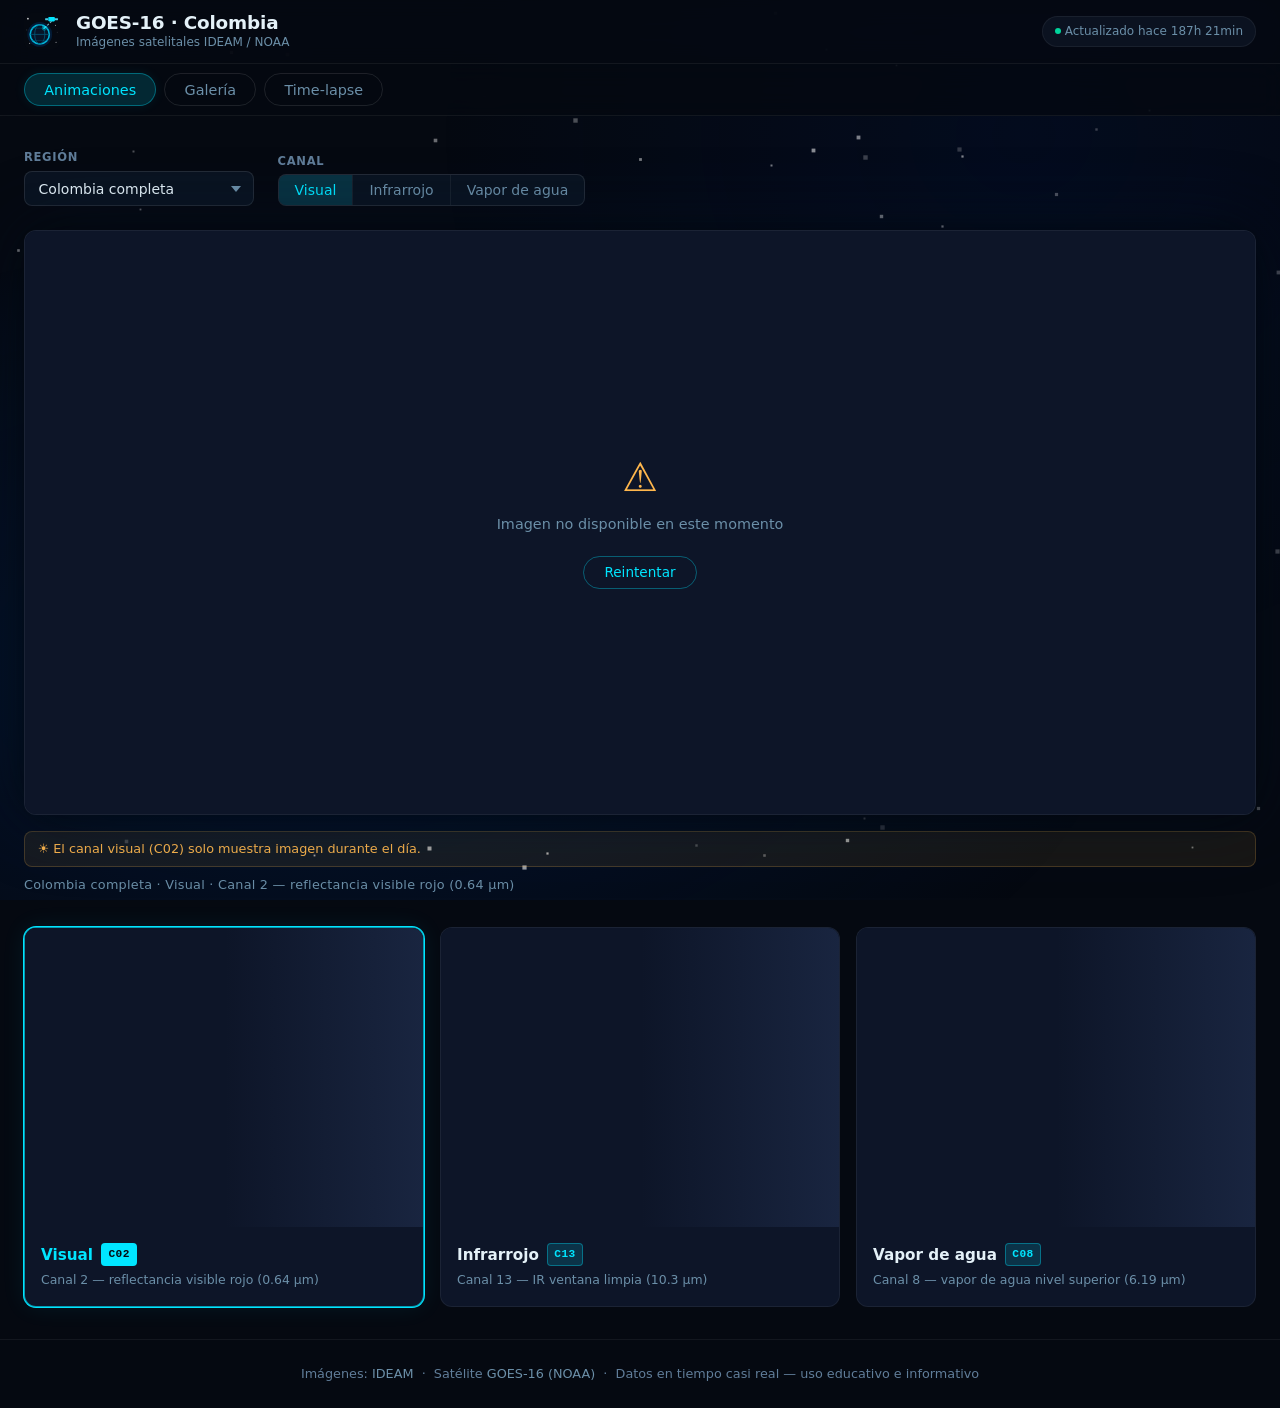
==== commit b568344c: "chore: actualizar manifest satelital [bot]" ====
--- a/index.html
+++ b/index.html
@@ -180,6 +180,6 @@
   <!-- Entry point (ES module) -->
   <script type="module" src="js/app.js?v=3"></script>
 
-  <script type="application/json" id="manifest-inline">{"generated_utc":"2026-11-28T08:01:51.951Z","source":"https://bart.ideam.gov.co/geotiff/goes16","gifs":{"base_url":"https://bart.ideam.gov.co/geotiff/goes16/GIFS","categories":{"VISUAL":{"label":"Visual","subfolder":"VISUAL","canal":"C02","description":"Canal 2 — reflectancia visible rojo (0.64 µm)"},"INFRARROJO":{"label":"Infrarrojo","subfolder":"INFRARROJO","canal":"C13","description":"Canal 13 — IR ventana limpia (10.3 µm)"},"VAPOR_AGUA":{"label":"Vapor de agua","subfolder":"VAPOR_AGUA","canal":"C08","description":"Canal 8 — vapor de agua nivel superior (6.19 µm)"}},"regions":[{"id":"AMAZONAS","label":"Amazonas"},{"id":"ANTIOQUIA","label":"Antioquia"},{"id":"ARAUCA","label":"Arauca"},{"id":"BARRANCABERMEJA","label":"Barrancabermeja"},{"id":"BOGOTA","label":"Bogotá"},{"id":"BUCARAMANGA","label":"Bucaramanga"},{"id":"CARIBE","label":"Caribe"},{"id":"CARIBE2","label":"Caribe 2"},{"id":"CARIBE_PCT","label":"Caribe PCT"},{"id":"CAUCA_MOCOA","label":"Cauca — Mocoa"},{"id":"CHOCO","label":"Chocó"},{"id":"COLOMBIA","label":"Colombia completa","hero":true},{"id":"CORNARE","label":"Cornare"},{"id":"CRPA_05","label":"CRPA 05"},{"id":"CUCUTA","label":"Cúcuta"},{"id":"CUNDINAMARCA","label":"Cundinamarca"},{"id":"DUITAMA","label":"Duitama"},{"id":"FULLDISK","label":"Disco completo"},{"id":"GUAVIARE","label":"Guaviare"},{"id":"IDIGER","label":"IDIGER"},{"id":"MITU","label":"Mitú"},{"id":"MOJANA","label":"La Mojana"},{"id":"SAN_ANDRES","label":"San Andrés y Providencia"}],"verified":{"AMAZONAS_C13":{"ok":true,"last_modified":"Sat, 28 Nov 2026 08:01:40 GMT"},"AMAZONAS_C02":{"ok":true,"last_modified":"Sat, 28 Nov 2026 02:11:41 GMT"},"ANTIOQUIA_C02":{"ok":true,"last_modified":"Sat, 28 Nov 2026 02:01:45 GMT"},"AMAZONAS_C08":{"ok":true,"last_modified":"Sat, 28 Nov 2026 08:01:42 GMT"},"ANTIOQUIA_C13":{"ok":true,"last_modified":"Sat, 28 Nov 2026 08:01:40 GMT"},"ANTIOQUIA_C08":{"ok":true,"last_modified":"Sat, 28 Nov 2026 08:01:41 GMT"},"ARAUCA_C02":{"ok":true,"last_modified":"Sat, 28 Nov 2026 08:01:42 GMT"},"BARRANCABERMEJA_C13":{"ok":true,"last_modified":"Sat, 28 Nov 2026 08:01:40 GMT"},"ARAUCA_C13":{"ok":true,"last_modified":"Sat, 28 Nov 2026 08:01:40 GMT"},"BOGOTA_C08":{"ok":true,"last_modified":"Sat, 28 Nov 2026 08:01:42 GMT"},"ARAUCA_C08":{"ok":true,"last_modified":"Sat, 28 Nov 2026 08:01:42 GMT"},"BOGOTA_C02":{"ok":true,"last_modified":"Sat, 28 Nov 2026 01:51:41 GMT"},"BARRANCABERMEJA_C08":{"ok":true,"last_modified":"Sat, 28 Nov 2026 08:01:42 GMT"},"BUCARAMANGA_C02":{"ok":true,"last_modified":"Sat, 28 Nov 2026 01:51:41 GMT"},"BOGOTA_C13":{"ok":true,"last_modified":"Sat, 28 Nov 2026 08:01:40 GMT"},"BARRANCABERMEJA_C02":{"ok":true,"last_modified":"Sat, 28 Nov 2026 01:41:42 GMT"},"BUCARAMANGA_C08":{"ok":true,"last_modified":"Sat, 28 Nov 2026 08:01:42 GMT"},"BUCARAMANGA_C13":{"ok":true,"last_modified":"Sat, 28 Nov 2026 08:01:40 GMT"},"CARIBE_C13":{"ok":true,"last_modified":"Sat, 28 Nov 2026 08:01:40 GMT"},"CARIBE2_C02":{"ok":true,"last_modified":"Sat, 28 Nov 2026 08:01:42 GMT"},"CARIBE_C02":{"ok":true,"last_modified":"Sat, 28 Nov 2026 08:01:42 GMT"},"CARIBE_C08":{"ok":true,"last_modified":"Sat, 28 Nov 2026 08:01:42 GMT"},"CARIBE2_C08":{"ok":true,"last_modified":"Sat, 28 Nov 2026 08:01:42 GMT"},"CARIBE2_C13":{"ok":true,"last_modified":"Sat, 28 Nov 2026 08:01:40 GMT"},"CARIBE_PCT_C08":{"ok":true,"last_modified":"Sat, 28 Nov 2026 08:01:42 GMT"},"CARIBE_PCT_C02":{"ok":true,"last_modified":"Sat, 28 Nov 2026 08:01:42 GMT"},"CAUCA_MOCOA_C13":{"ok":true,"last_modified":"Sat, 28 Nov 2026 08:01:41 GMT"},"CAUCA_MOCOA_C08":{"ok":true,"last_modified":"Sat, 28 Nov 2026 08:01:42 GMT"},"CARIBE_PCT_C13":{"ok":true,"last_modified":"Sat, 28 Nov 2026 08:01:40 GMT"},"CHOCO_C02":{"ok":true,"last_modified":"Sat, 28 Nov 2026 02:11:41 GMT"},"CHOCO_C13":{"ok":true,"last_modified":"Sat, 28 Nov 2026 08:01:41 GMT"},"CAUCA_MOCOA_C02":{"ok":true,"last_modified":"Sat, 28 Nov 2026 02:11:41 GMT"},"COLOMBIA_C02":{"ok":true,"last_modified":"Sat, 28 Nov 2026 08:01:42 GMT"},"CHOCO_C08":{"ok":true,"last_modified":"Sat, 28 Nov 2026 08:01:42 GMT"},"COLOMBIA_C08":{"ok":true,"last_modified":"Sat, 28 Nov 2026 08:01:42 GMT"},"COLOMBIA_C13":{"ok":true,"last_modified":"Sat, 28 Nov 2026 08:01:41 GMT"},"CORNARE_C02":{"ok":true,"last_modified":"Sat, 28 Nov 2026 01:51:41 GMT"},"CORNARE_C13":{"ok":true,"last_modified":"Sat, 28 Nov 2026 08:01:41 GMT"},"CORNARE_C08":{"ok":true,"last_modified":"Sat, 28 Nov 2026 08:01:42 GMT"},"CUNDINAMARCA_C02":{"ok":true,"last_modified":"Sat, 28 Nov 2026 01:51:41 GMT"},"CUCUTA_C02":{"ok":true,"last_modified":"Sat, 28 Nov 2026 01:41:42 GMT"},"CUCUTA_C13":{"ok":true,"last_modified":"Sat, 28 Nov 2026 08:01:41 GMT"},"CRPA_05_C02":{"ok":true,"last_modified":"Sat, 28 Nov 2026 01:51:41 GMT"},"CRPA_05_C08":{"ok":true,"last_modified":"Sat, 28 Nov 2026 08:01:42 GMT"},"CRPA_05_C13":{"ok":true,"last_modified":"Sat, 28 Nov 2026 08:01:41 GMT"},"DUITAMA_C13":{"ok":true,"last_modified":"Sat, 28 Nov 2026 08:01:41 GMT"},"CUNDINAMARCA_C13":{"ok":true,"last_modified":"Sat, 28 Nov 2026 08:01:41 GMT"},"CUCUTA_C08":{"ok":true,"last_modified":"Sat, 28 Nov 2026 08:01:42 GMT"},"DUITAMA_C02":{"ok":true,"last_modified":"Sat, 28 Nov 2026 01:41:42 GMT"},"FULLDISK_C02":{"ok":true,"last_modified":"Sat, 28 Nov 2026 08:01:42 GMT"},"DUITAMA_C08":{"ok":true,"last_modified":"Sat, 28 Nov 2026 08:01:42 GMT"},"FULLDISK_C08":{"ok":true,"last_modified":"Sat, 28 Nov 2026 08:01:42 GMT"},"FULLDISK_C13":{"ok":true,"last_modified":"Sat, 28 Nov 2026 08:01:41 GMT"},"GUAVIARE_C02":{"ok":true,"last_modified":"Sat, 28 Nov 2026 01:51:41 GMT"},"GUAVIARE_C13":{"ok":true,"last_modified":"Sat, 28 Nov 2026 08:01:41 GMT"},"IDIGER_C02":{"ok":true,"last_modified":"Sat, 28 Nov 2026 01:51:41 GMT"},"GUAVIARE_C08":{"ok":true,"last_modified":"Sat, 28 Nov 2026 08:01:42 GMT"},"CUNDINAMARCA_C08":{"ok":true,"last_modified":"Sat, 28 Nov 2026 08:01:42 GMT"},"IDIGER_C13":{"ok":true,"last_modified":"Sat, 28 Nov 2026 08:01:41 GMT"},"MITU_C02":{"ok":true,"last_modified":"Sat, 28 Nov 2026 01:51:41 GMT"},"IDIGER_C08":{"ok":true,"last_modified":"Sat, 28 Nov 2026 08:01:42 GMT"},"MITU_C13":{"ok":true,"last_modified":"Sat, 28 Nov 2026 08:01:41 GMT"},"MOJANA_C02":{"ok":true,"last_modified":"Sat, 28 Nov 2026 08:01:42 GMT"},"MITU_C08":{"ok":true,"last_modified":"Sat, 28 Nov 2026 08:01:42 GMT"},"MOJANA_C08":{"ok":true,"last_modified":"Sat, 28 Nov 2026 08:01:42 GMT"},"MOJANA_C13":{"ok":true,"last_modified":"Sat, 28 Nov 2026 08:01:41 GMT"},"SAN_ANDRES_C13":{"ok":true,"last_modified":"Sat, 28 Nov 2026 08:01:41 GMT"},"SAN_ANDRES_C02":{"ok":true,"last_modified":"Sat, 28 Nov 2026 08:01:42 GMT"},"SAN_ANDRES_C08":{"ok":true,"last_modified":"Sat, 28 Nov 2026 08:01:42 GMT"}}},"regions":{"Colombia":{"products":{"C01":{"label":"Visible azul","type":"channel","frames":[{"ts":"202611280740","url":"https://bart.ideam.gov.co/geotiff/goes16/Colombia/C01/C01_Rad_202611280740.jpg"},{"ts":"202611280730","url":"https://bart.ideam.gov.co/geotiff/goes16/Colombia/C01/C01_Rad_202611280730.jpg"},{"ts":"202611280720","url":"https://bart.ideam.gov.co/geotiff/goes16/Colombia/C01/C01_Rad_202611280720.jpg"},{"ts":"202611280710","url":"https://bart.ideam.gov.co/geotiff/goes16/Colombia/C01/C01_Rad_202611280710.jpg"},{"ts":"202611280700","url":"https://bart.ideam.gov.co/geotiff/goes16/Colombia/C01/C01_Rad_202611280700.jpg"},{"ts":"202611280640","url":"https://bart.ideam.gov.co/geotiff/goes16/Colombia/C01/C01_Rad_202611280640.jpg"}]},"C02":{"label":"Visible rojo","type":"channel","frames":[{"ts":"202611280740","url":"https://bart.ideam.gov.co/geotiff/goes16/Colombia/C02/C02_Rad_202611280740.jpg"},{"ts":"202611280720","url":"https://bart.ideam.gov.co/geotiff/goes16/Colombia/C02/C02_Rad_202611280720.jpg"},{"ts":"202611280710","url":"https://bart.ideam.gov.co/geotiff/goes16/Colombia/C02/C02_Rad_202611280710.jpg"},{"ts":"202611280700","url":"https://bart.ideam.gov.co/geotiff/goes16/Colombia/C02/C02_Rad_202611280700.jpg"},{"ts":"202611280650","url":"https://bart.ideam.gov.co/geotiff/goes16/Colombia/C02/C02_Rad_202611280650.jpg"},{"ts":"202611280640","url":"https://bart.ideam.gov.co/geotiff/goes16/Colombia/C02/C02_Rad_202611280640.jpg"}]},"C03":{"label":"Veggie (0.86 µm)","type":"channel","frames":[{"ts":"202611280740","url":"https://bart.ideam.gov.co/geotiff/goes16/Colombia/C03/C03_Rad_202611280740.jpg"},{"ts":"202611280730","url":"https://bart.ideam.gov.co/geotiff/goes16/Colombia/C03/C03_Rad_202611280730.jpg"},{"ts":"202611280720","url":"https://bart.ideam.gov.co/geotiff/goes16/Colombia/C03/C03_Rad_202611280720.jpg"},{"ts":"202611280710","url":"https://bart.ideam.gov.co/geotiff/goes16/Colombia/C03/C03_Rad_202611280710.jpg"},{"ts":"202611280700","url":"https://bart.ideam.gov.co/geotiff/goes16/Colombia/C03/C03_Rad_202611280700.jpg"},{"ts":"202611280630","url":"https://bart.ideam.gov.co/geotiff/goes16/Colombia/C03/C03_Rad_202611280630.jpg"}]},"C04":{"label":"Cirrus (1.37 µm)","type":"channel","frames":[{"ts":"202611280740","url":"https://bart.ideam.gov.co/geotiff/goes16/Colombia/C04/C04_Rad_202611280740.jpg"},{"ts":"202611280730","url":"https://bart.ideam.gov.co/geotiff/goes16/Colombia/C04/C04_Rad_202611280730.jpg"},{"ts":"202611280720","url":"https://bart.ideam.gov.co/geotiff/goes16/Colombia/C04/C04_Rad_202611280720.jpg"},{"ts":"202611280710","url":"https://bart.ideam.gov.co/geotiff/goes16/Colombia/C04/C04_Rad_202611280710.jpg"},{"ts":"202611280700","url":"https://bart.ideam.gov.co/geotiff/goes16/Colombia/C04/C04_Rad_202611280700.jpg"},{"ts":"202611280630","url":"https://bart.ideam.gov.co/geotiff/goes16/Colombia/C04/C04_Rad_202611280630.jpg"}]},"C05":{"label":"Nieve/hielo (1.6 µm)","type":"channel","frames":[{"ts":"202611280740","url":"https://bart.ideam.gov.co/geotiff/goes16/Colombia/C05/C05_Rad_202611280740.jpg"},{"ts":"202611280730","url":"https://bart.ideam.gov.co/geotiff/goes16/Colombia/C05/C05_Rad_202611280730.jpg"},{"ts":"202611280720","url":"https://bart.ideam.gov.co/geotiff/goes16/Colombia/C05/C05_Rad_202611280720.jpg"},{"ts":"202611280710","url":"https://bart.ideam.gov.co/geotiff/goes16/Colombia/C05/C05_Rad_202611280710.jpg"},{"ts":"202611280650","url":"https://bart.ideam.gov.co/geotiff/goes16/Colombia/C05/C05_Rad_202611280650.jpg"},{"ts":"202611280630","url":"https://bart.ideam.gov.co/geotiff/goes16/Colombia/C05/C05_Rad_202611280630.jpg"}]},"C06":{"label":"Nube convectica (2.2 µm)","type":"channel","frames":[{"ts":"202611280750","url":"https://bart.ideam.gov.co/geotiff/goes16/Colombia/C06/C06_Rad_202611280750.jpg"},{"ts":"202611280740","url":"https://bart.ideam.gov.co/geotiff/goes16/Colombia/C06/C06_Rad_202611280740.jpg"},{"ts":"202611280730","url":"https://bart.ideam.gov.co/geotiff/goes16/Colombia/C06/C06_Rad_202611280730.jpg"},{"ts":"202611280720","url":"https://bart.ideam.gov.co/geotiff/goes16/Colombia/C06/C06_Rad_202611280720.jpg"},{"ts":"202611280710","url":"https://bart.ideam.gov.co/geotiff/goes16/Colombia/C06/C06_Rad_202611280710.jpg"},{"ts":"202611280700","url":"https://bart.ideam.gov.co/geotiff/goes16/Colombia/C06/C06_Rad_202611280700.jpg"}]},"C07":{"label":"IR shortwave (3.9 µm)","type":"channel","frames":[{"ts":"202611280740","url":"https://bart.ideam.gov.co/geotiff/goes16/Colombia/C07/C07_Rad_202611280740.jpg"},{"ts":"202611280730","url":"https://bart.ideam.gov.co/geotiff/goes16/Colombia/C07/C07_Rad_202611280730.jpg"},{"ts":"202611280720","url":"https://bart.ideam.gov.co/geotiff/goes16/Colombia/C07/C07_Rad_202611280720.jpg"},{"ts":"202611280710","url":"https://bart.ideam.gov.co/geotiff/goes16/Colombia/C07/C07_Rad_202611280710.jpg"},{"ts":"202611280700","url":"https://bart.ideam.gov.co/geotiff/goes16/Colombia/C07/C07_Rad_202611280700.jpg"},{"ts":"202611280650","url":"https://bart.ideam.gov.co/geotiff/goes16/Colombia/C07/C07_Rad_202611280650.jpg"}]},"C08":{"label":"Vapor de agua superior","type":"channel","frames":[{"ts":"202611280740","url":"https://bart.ideam.gov.co/geotiff/goes16/Colombia/C08/C08_Rad_202611280740.jpg"},{"ts":"202611280730","url":"https://bart.ideam.gov.co/geotiff/goes16/Colombia/C08/C08_Rad_202611280730.jpg"},{"ts":"202611280720","url":"https://bart.ideam.gov.co/geotiff/goes16/Colombia/C08/C08_Rad_202611280720.jpg"},{"ts":"202611280710","url":"https://bart.ideam.gov.co/geotiff/goes16/Colombia/C08/C08_Rad_202611280710.jpg"},{"ts":"202611280700","url":"https://bart.ideam.gov.co/geotiff/goes16/Colombia/C08/C08_Rad_202611280700.jpg"},{"ts":"202611280650","url":"https://bart.ideam.gov.co/geotiff/goes16/Colombia/C08/C08_Rad_202611280650.jpg"}]},"C09":{"label":"Vapor de agua medio","type":"channel","frames":[{"ts":"202611280740","url":"https://bart.ideam.gov.co/geotiff/goes16/Colombia/C09/C09_Rad_202611280740.jpg"},{"ts":"202611280730","url":"https://bart.ideam.gov.co/geotiff/goes16/Colombia/C09/C09_Rad_202611280730.jpg"},{"ts":"202611280720","url":"https://bart.ideam.gov.co/geotiff/goes16/Colombia/C09/C09_Rad_202611280720.jpg"},{"ts":"202611280710","url":"https://bart.ideam.gov.co/geotiff/goes16/Colombia/C09/C09_Rad_202611280710.jpg"},{"ts":"202611280700","url":"https://bart.ideam.gov.co/geotiff/goes16/Colombia/C09/C09_Rad_202611280700.jpg"},{"ts":"202611280650","url":"https://bart.ideam.gov.co/geotiff/goes16/Colombia/C09/C09_Rad_202611280650.jpg"}]},"C10":{"label":"Vapor de agua inferior","type":"channel","frames":[{"ts":"202611280740","url":"https://bart.ideam.gov.co/geotiff/goes16/Colombia/C10/C10_Rad_202611280740.jpg"},{"ts":"202611280730","url":"https://bart.ideam.gov.co/geotiff/goes16/Colombia/C10/C10_Rad_202611280730.jpg"},{"ts":"202611280720","url":"https://bart.ideam.gov.co/geotiff/goes16/Colombia/C10/C10_Rad_202611280720.jpg"},{"ts":"202611280710","url":"https://bart.ideam.gov.co/geotiff/goes16/Colombia/C10/C10_Rad_202611280710.jpg"},{"ts":"202611280700","url":"https://bart.ideam.gov.co/geotiff/goes16/Colombia/C10/C10_Rad_202611280700.jpg"},{"ts":"202611280650","url":"https://bart.ideam.gov.co/geotiff/goes16/Colombia/C10/C10_Rad_202611280650.jpg"}]},"C11":{"label":"IR nube/superficie","type":"channel","frames":[{"ts":"202611280740","url":"https://bart.ideam.gov.co/geotiff/goes16/Colombia/C11/C11_Rad_202611280740.jpg"},{"ts":"202611280730","url":"https://bart.ideam.gov.co/geotiff/goes16/Colombia/C11/C11_Rad_202611280730.jpg"},{"ts":"202611280720","url":"https://bart.ideam.gov.co/geotiff/goes16/Colombia/C11/C11_Rad_202611280720.jpg"},{"ts":"202611280710","url":"https://bart.ideam.gov.co/geotiff/goes16/Colombia/C11/C11_Rad_202611280710.jpg"},{"ts":"202611280700","url":"https://bart.ideam.gov.co/geotiff/goes16/Colombia/C11/C11_Rad_202611280700.jpg"},{"ts":"202611280630","url":"https://bart.ideam.gov.co/geotiff/goes16/Colombia/C11/C11_Rad_202611280630.jpg"}]},"C12":{"label":"IR ozono (9.6 µm)","type":"channel","frames":[{"ts":"202611280750","url":"https://bart.ideam.gov.co/geotiff/goes16/Colombia/C12/C12_Rad_202611280750.jpg"},{"ts":"202611280740","url":"https://bart.ideam.gov.co/geotiff/goes16/Colombia/C12/C12_Rad_202611280740.jpg"},{"ts":"202611280730","url":"https://bart.ideam.gov.co/geotiff/goes16/Colombia/C12/C12_Rad_202611280730.jpg"},{"ts":"202611280720","url":"https://bart.ideam.gov.co/geotiff/goes16/Colombia/C12/C12_Rad_202611280720.jpg"},{"ts":"202611280710","url":"https://bart.ideam.gov.co/geotiff/goes16/Colombia/C12/C12_Rad_202611280710.jpg"},{"ts":"202611280700","url":"https://bart.ideam.gov.co/geotiff/goes16/Colombia/C12/C12_Rad_202611280700.jpg"}]},"C13":{"label":"IR ventana limpia","type":"channel","frames":[{"ts":"202611280740","url":"https://bart.ideam.gov.co/geotiff/goes16/Colombia/C13/C13_Rad_202611280740.jpg"},{"ts":"202611280730","url":"https://bart.ideam.gov.co/geotiff/goes16/Colombia/C13/C13_Rad_202611280730.jpg"},{"ts":"202611280720","url":"https://bart.ideam.gov.co/geotiff/goes16/Colombia/C13/C13_Rad_202611280720.jpg"},{"ts":"202611280710","url":"https://bart.ideam.gov.co/geotiff/goes16/Colombia/C13/C13_Rad_202611280710.jpg"},{"ts":"202611280700","url":"https://bart.ideam.gov.co/geotiff/goes16/Colombia/C13/C13_Rad_202611280700.jpg"},{"ts":"202611280650","url":"https://bart.ideam.gov.co/geotiff/goes16/Colombia/C13/C13_Rad_202611280650.jpg"}]},"C14":{"label":"IR ventana (11.2 µm)","type":"channel","frames":[{"ts":"202611280740","url":"https://bart.ideam.gov.co/geotiff/goes16/Colombia/C14/C14_Rad_202611280740.jpg"},{"ts":"202611280730","url":"https://bart.ideam.gov.co/geotiff/goes16/Colombia/C14/C14_Rad_202611280730.jpg"},{"ts":"202611280720","url":"https://bart.ideam.gov.co/geotiff/goes16/Colombia/C14/C14_Rad_202611280720.jpg"},{"ts":"202611280710","url":"https://bart.ideam.gov.co/geotiff/goes16/Colombia/C14/C14_Rad_202611280710.jpg"},{"ts":"202611280700","url":"https://bart.ideam.gov.co/geotiff/goes16/Colombia/C14/C14_Rad_202611280700.jpg"},{"ts":"202611280650","url":"https://bart.ideam.gov.co/geotiff/goes16/Colombia/C14/C14_Rad_202611280650.jpg"}]},"C15":{"label":"IR CO₂ (12.3 µm)","type":"channel","frames":[{"ts":"202611280750","url":"https://bart.ideam.gov.co/geotiff/goes16/Colombia/C15/C15_Rad_202611280750.jpg"},{"ts":"202611280730","url":"https://bart.ideam.gov.co/geotiff/goes16/Colombia/C15/C15_Rad_202611280730.jpg"},{"ts":"202611280720","url":"https://bart.ideam.gov.co/geotiff/goes16/Colombia/C15/C15_Rad_202611280720.jpg"},{"ts":"202611280710","url":"https://bart.ideam.gov.co/geotiff/goes16/Colombia/C15/C15_Rad_202611280710.jpg"},{"ts":"202611280700","url":"https://bart.ideam.gov.co/geotiff/goes16/Colombia/C15/C15_Rad_202611280700.jpg"},{"ts":"202611280650","url":"https://bart.ideam.gov.co/geotiff/goes16/Colombia/C15/C15_Rad_202611280650.jpg"}]},"C16":{"label":"IR CO₂ (13.3 µm)","type":"channel","frames":[{"ts":"202611280740","url":"https://bart.ideam.gov.co/geotiff/goes16/Colombia/C16/C16_Rad_202611280740.jpg"},{"ts":"202611280730","url":"https://bart.ideam.gov.co/geotiff/goes16/Colombia/C16/C16_Rad_202611280730.jpg"},{"ts":"202611280710","url":"https://bart.ideam.gov.co/geotiff/goes16/Colombia/C16/C16_Rad_202611280710.jpg"},{"ts":"202611280700","url":"https://bart.ideam.gov.co/geotiff/goes16/Colombia/C16/C16_Rad_202611280700.jpg"},{"ts":"202611280650","url":"https://bart.ideam.gov.co/geotiff/goes16/Colombia/C16/C16_Rad_202611280650.jpg"},{"ts":"202611280630","url":"https://bart.ideam.gov.co/geotiff/goes16/Colombia/C16/C16_Rad_202611280630.jpg"}]},"AIR_MASS":{"label":"Masa de aire","type":"product","frames":[{"ts":"202611280730","url":"https://bart.ideam.gov.co/geotiff/goes16/Colombia/AIR_MASS/AIR_MASS_202611280730.jpg"},{"ts":"202611280710","url":"https://bart.ideam.gov.co/geotiff/goes16/Colombia/AIR_MASS/AIR_MASS_202611280710.jpg"},{"ts":"202611280650","url":"https://bart.ideam.gov.co/geotiff/goes16/Colombia/AIR_MASS/AIR_MASS_202611280650.jpg"},{"ts":"202611280640","url":"https://bart.ideam.gov.co/geotiff/goes16/Colombia/AIR_MASS/AIR_MASS_202611280640.jpg"},{"ts":"202611280630","url":"https://bart.ideam.gov.co/geotiff/goes16/Colombia/AIR_MASS/AIR_MASS_202611280630.jpg"},{"ts":"202611280610","url":"https://bart.ideam.gov.co/geotiff/goes16/Colombia/AIR_MASS/AIR_MASS_202611280610.jpg"}]},"ASH":{"label":"Ceniza volcánica","type":"product","frames":[{"ts":"202611280730","url":"https://bart.ideam.gov.co/geotiff/goes16/Colombia/ASH/ASH_202611280730.jpg"},{"ts":"202611280710","url":"https://bart.ideam.gov.co/geotiff/goes16/Colombia/ASH/ASH_202611280710.jpg"},{"ts":"202611280650","url":"https://bart.ideam.gov.co/geotiff/goes16/Colombia/ASH/ASH_202611280650.jpg"},{"ts":"202611280640","url":"https://bart.ideam.gov.co/geotiff/goes16/Colombia/ASH/ASH_202611280640.jpg"},{"ts":"202611280630","url":"https://bart.ideam.gov.co/geotiff/goes16/Colombia/ASH/ASH_202611280630.jpg"},{"ts":"202611280610","url":"https://bart.ideam.gov.co/geotiff/goes16/Colombia/ASH/ASH_202611280610.jpg"}]},"DAY_CLOUD":{"label":"Nube diurna fase","type":"product","frames":[{"ts":"202611280730","url":"https://bart.ideam.gov.co/geotiff/goes16/Colombia/DAY_CLOUD/DAY_CLOUD_202611280730.jpg"},{"ts":"202611280710","url":"https://bart.ideam.gov.co/geotiff/goes16/Colombia/DAY_CLOUD/DAY_CLOUD_202611280710.jpg"},{"ts":"202611280650","url":"https://bart.ideam.gov.co/geotiff/goes16/Colombia/DAY_CLOUD/DAY_CLOUD_202611280650.jpg"},{"ts":"202611280640","url":"https://bart.ideam.gov.co/geotiff/goes16/Colombia/DAY_CLOUD/DAY_CLOUD_202611280640.jpg"},{"ts":"202611280630","url":"https://bart.ideam.gov.co/geotiff/goes16/Colombia/DAY_CLOUD/DAY_CLOUD_202611280630.jpg"},{"ts":"202611280610","url":"https://bart.ideam.gov.co/geotiff/goes16/Colombia/DAY_CLOUD/DAY_CLOUD_202611280610.jpg"}]},"DAY_CONV":{"label":"Convección diurna","type":"product","frames":[{"ts":"202611280730","url":"https://bart.ideam.gov.co/geotiff/goes16/Colombia/DAY_CONV/DAY_CONV_202611280730.jpg"},{"ts":"202611280710","url":"https://bart.ideam.gov.co/geotiff/goes16/Colombia/DAY_CONV/DAY_CONV_202611280710.jpg"},{"ts":"202611280650","url":"https://bart.ideam.gov.co/geotiff/goes16/Colombia/DAY_CONV/DAY_CONV_202611280650.jpg"},{"ts":"202611280640","url":"https://bart.ideam.gov.co/geotiff/goes16/Colombia/DAY_CONV/DAY_CONV_202611280640.jpg"},{"ts":"202611280630","url":"https://bart.ideam.gov.co/geotiff/goes16/Colombia/DAY_CONV/DAY_CONV_202611280630.jpg"},{"ts":"202611280610","url":"https://bart.ideam.gov.co/geotiff/goes16/Colombia/DAY_CONV/DAY_CONV_202611280610.jpg"}]},"DUST":{"label":"Polvo y aerosoles","type":"product","frames":[{"ts":"202611280730","url":"https://bart.ideam.gov.co/geotiff/goes16/Colombia/DUST/DUST_202611280730.jpg"},{"ts":"202611280710","url":"https://bart.ideam.gov.co/geotiff/goes16/Colombia/DUST/DUST_202611280710.jpg"},{"ts":"202611280650","url":"https://bart.ideam.gov.co/geotiff/goes16/Colombia/DUST/DUST_202611280650.jpg"},{"ts":"202611280640","url":"https://bart.ideam.gov.co/geotiff/goes16/Colombia/DUST/DUST_202611280640.jpg"},{"ts":"202611280630","url":"https://bart.ideam.gov.co/geotiff/goes16/Colombia/DUST/DUST_202611280630.jpg"},{"ts":"202611280610","url":"https://bart.ideam.gov.co/geotiff/goes16/Colombia/DUST/DUST_202611280610.jpg"}]},"FIRE_TEMP":{"label":"Temperatura de fuego","type":"product","frames":[{"ts":"202611280730","url":"https://bart.ideam.gov.co/geotiff/goes16/Colombia/FIRE_TEMP/FIRE_TEMP_202611280730.jpg"},{"ts":"202611280710","url":"https://bart.ideam.gov.co/geotiff/goes16/Colombia/FIRE_TEMP/FIRE_TEMP_202611280710.jpg"},{"ts":"202611280650","url":"https://bart.ideam.gov.co/geotiff/goes16/Colombia/FIRE_TEMP/FIRE_TEMP_202611280650.jpg"},{"ts":"202611280640","url":"https://bart.ideam.gov.co/geotiff/goes16/Colombia/FIRE_TEMP/FIRE_TEMP_202611280640.jpg"},{"ts":"202611280630","url":"https://bart.ideam.gov.co/geotiff/goes16/Colombia/FIRE_TEMP/FIRE_TEMP_202611280630.jpg"},{"ts":"202611280610","url":"https://bart.ideam.gov.co/geotiff/goes16/Colombia/FIRE_TEMP/FIRE_TEMP_202611280610.jpg"}]},"SNOW_FOG":{"label":"Nieve y niebla","type":"product","frames":[{"ts":"202611280730","url":"https://bart.ideam.gov.co/geotiff/goes16/Colombia/SNOW_FOG/SNOW_FOG_202611280730.jpg"},{"ts":"202611280710","url":"https://bart.ideam.gov.co/geotiff/goes16/Colombia/SNOW_FOG/SNOW_FOG_202611280710.jpg"},{"ts":"202611280650","url":"https://bart.ideam.gov.co/geotiff/goes16/Colombia/SNOW_FOG/SNOW_FOG_202611280650.jpg"},{"ts":"202611280640","url":"https://bart.ideam.gov.co/geotiff/goes16/Colombia/SNOW_FOG/SNOW_FOG_202611280640.jpg"},{"ts":"202611280630","url":"https://bart.ideam.gov.co/geotiff/goes16/Colombia/SNOW_FOG/SNOW_FOG_202611280630.jpg"},{"ts":"202611280610","url":"https://bart.ideam.gov.co/geotiff/goes16/Colombia/SNOW_FOG/SNOW_FOG_202611280610.jpg"}]},"TRUE_COLOR":{"label":"Color verdadero","type":"product","frames":[{"ts":"202611280730","url":"https://bart.ideam.gov.co/geotiff/goes16/Colombia/TRUE_COLOR/TRUE_COLOR_202611280730.jpg"},{"ts":"202611280720","url":"https://bart.ideam.gov.co/geotiff/goes16/Colombia/TRUE_COLOR/TRUE_COLOR_202611280720.jpg"},{"ts":"202611280710","url":"https://bart.ideam.gov.co/geotiff/goes16/Colombia/TRUE_COLOR/TRUE_COLOR_202611280710.jpg"},{"ts":"202611280650","url":"https://bart.ideam.gov.co/geotiff/goes16/Colombia/TRUE_COLOR/TRUE_COLOR_202611280650.jpg"},{"ts":"202611280640","url":"https://bart.ideam.gov.co/geotiff/goes16/Colombia/TRUE_COLOR/TRUE_COLOR_202611280640.jpg"},{"ts":"202611280630","url":"https://bart.ideam.gov.co/geotiff/goes16/Colombia/TRUE_COLOR/TRUE_COLOR_202611280630.jpg"}]},"WATER_VAPOR":{"label":"Vapor de agua RGB","type":"product","frames":[{"ts":"202611280730","url":"https://bart.ideam.gov.co/geotiff/goes16/Colombia/WATER_VAPOR/WATER_VAPOR_202611280730.jpg"},{"ts":"202611280710","url":"https://bart.ideam.gov.co/geotiff/goes16/Colombia/WATER_VAPOR/WATER_VAPOR_202611280710.jpg"},{"ts":"202611280650","url":"https://bart.ideam.gov.co/geotiff/goes16/Colombia/WATER_VAPOR/WATER_VAPOR_202611280650.jpg"},{"ts":"202611280640","url":"https://bart.ideam.gov.co/geotiff/goes16/Colombia/WATER_VAPOR/WATER_VAPOR_202611280640.jpg"},{"ts":"202611280630","url":"https://bart.ideam.gov.co/geotiff/goes16/Colombia/WATER_VAPOR/WATER_VAPOR_202611280630.jpg"},{"ts":"202611280610","url":"https://bart.ideam.gov.co/geotiff/goes16/Colombia/WATER_VAPOR/WATER_VAPOR_202611280610.jpg"}]}}},"Global":{"products":{"C02":{"label":"Visible rojo (global)","type":"channel","frames":[{"ts":"202611280740","url":"https://bart.ideam.gov.co/geotiff/goes16/Global/C02/C02_Rad_202611280740.jpg"},{"ts":"202611280730","url":"https://bart.ideam.gov.co/geotiff/goes16/Global/C02/C02_Rad_202611280730.jpg"},{"ts":"202611280720","url":"https://bart.ideam.gov.co/geotiff/goes16/Global/C02/C02_Rad_202611280720.jpg"},{"ts":"202611280650","url":"https://bart.ideam.gov.co/geotiff/goes16/Global/C02/C02_Rad_202611280650.jpg"},{"ts":"202611280640","url":"https://bart.ideam.gov.co/geotiff/goes16/Global/C02/C02_Rad_202611280640.jpg"},{"ts":"202611280630","url":"https://bart.ideam.gov.co/geotiff/goes16/Global/C02/C02_Rad_202611280630.jpg"}]},"C08":{"label":"Vapor de agua (global)","type":"channel","frames":[{"ts":"202611280740","url":"https://bart.ideam.gov.co/geotiff/goes16/Global/C08/C08_Rad_202611280740.jpg"},{"ts":"202611280720","url":"https://bart.ideam.gov.co/geotiff/goes16/Global/C08/C08_Rad_202611280720.jpg"},{"ts":"202611280710","url":"https://bart.ideam.gov.co/geotiff/goes16/Global/C08/C08_Rad_202611280710.jpg"},{"ts":"202611280700","url":"https://bart.ideam.gov.co/geotiff/goes16/Global/C08/C08_Rad_202611280700.jpg"},{"ts":"202611280650","url":"https://bart.ideam.gov.co/geotiff/goes16/Global/C08/C08_Rad_202611280650.jpg"},{"ts":"202611280640","url":"https://bart.ideam.gov.co/geotiff/goes16/Global/C08/C08_Rad_202611280640.jpg"}]},"C13":{"label":"IR ventana (global)","type":"channel","frames":[{"ts":"202611280740","url":"https://bart.ideam.gov.co/geotiff/goes16/Global/C13/C13_Rad_202611280740.jpg"},{"ts":"202611280720","url":"https://bart.ideam.gov.co/geotiff/goes16/Global/C13/C13_Rad_202611280720.jpg"},{"ts":"202611280710","url":"https://bart.ideam.gov.co/geotiff/goes16/Global/C13/C13_Rad_202611280710.jpg"},{"ts":"202611280700","url":"https://bart.ideam.gov.co/geotiff/goes16/Global/C13/C13_Rad_202611280700.jpg"},{"ts":"202611280650","url":"https://bart.ideam.gov.co/geotiff/goes16/Global/C13/C13_Rad_202611280650.jpg"},{"ts":"202611280640","url":"https://bart.ideam.gov.co/geotiff/goes16/Global/C13/C13_Rad_202611280640.jpg"}]}}}}}</script>
+  <script type="application/json" id="manifest-inline">{"generated_utc":"2026-11-28T08:31:17.463Z","source":"https://bart.ideam.gov.co/geotiff/goes16","gifs":{"base_url":"https://bart.ideam.gov.co/geotiff/goes16/GIFS","categories":{"VISUAL":{"label":"Visual","subfolder":"VISUAL","canal":"C02","description":"Canal 2 — reflectancia visible rojo (0.64 µm)"},"INFRARROJO":{"label":"Infrarrojo","subfolder":"INFRARROJO","canal":"C13","description":"Canal 13 — IR ventana limpia (10.3 µm)"},"VAPOR_AGUA":{"label":"Vapor de agua","subfolder":"VAPOR_AGUA","canal":"C08","description":"Canal 8 — vapor de agua nivel superior (6.19 µm)"}},"regions":[{"id":"AMAZONAS","label":"Amazonas"},{"id":"ANTIOQUIA","label":"Antioquia"},{"id":"ARAUCA","label":"Arauca"},{"id":"BARRANCABERMEJA","label":"Barrancabermeja"},{"id":"BOGOTA","label":"Bogotá"},{"id":"BUCARAMANGA","label":"Bucaramanga"},{"id":"CARIBE","label":"Caribe"},{"id":"CARIBE2","label":"Caribe 2"},{"id":"CARIBE_PCT","label":"Caribe PCT"},{"id":"CAUCA_MOCOA","label":"Cauca — Mocoa"},{"id":"CHOCO","label":"Chocó"},{"id":"COLOMBIA","label":"Colombia completa","hero":true},{"id":"CORNARE","label":"Cornare"},{"id":"CRPA_05","label":"CRPA 05"},{"id":"CUCUTA","label":"Cúcuta"},{"id":"CUNDINAMARCA","label":"Cundinamarca"},{"id":"DUITAMA","label":"Duitama"},{"id":"FULLDISK","label":"Disco completo"},{"id":"GUAVIARE","label":"Guaviare"},{"id":"IDIGER","label":"IDIGER"},{"id":"MITU","label":"Mitú"},{"id":"MOJANA","label":"La Mojana"},{"id":"SAN_ANDRES","label":"San Andrés y Providencia"}],"verified":{"AMAZONAS_C13":{"ok":true,"last_modified":"Sat, 28 Nov 2026 08:31:39 GMT"},"ANTIOQUIA_C13":{"ok":true,"last_modified":"Sat, 28 Nov 2026 08:31:39 GMT"},"AMAZONAS_C08":{"ok":true,"last_modified":"Sat, 28 Nov 2026 08:31:41 GMT"},"BARRANCABERMEJA_C02":{"ok":true,"last_modified":"Sat, 28 Nov 2026 01:41:42 GMT"},"ARAUCA_C02":{"ok":true,"last_modified":"Sat, 28 Nov 2026 08:31:41 GMT"},"CARIBE_C02":{"ok":true,"last_modified":"Sat, 28 Nov 2026 08:31:41 GMT"},"CARIBE_C13":{"ok":true,"last_modified":"Sat, 28 Nov 2026 08:31:40 GMT"},"ANTIOQUIA_C02":{"ok":true,"last_modified":"Sat, 28 Nov 2026 02:01:45 GMT"},"ARAUCA_C08":{"ok":true,"last_modified":"Sat, 28 Nov 2026 08:31:41 GMT"},"AMAZONAS_C02":{"ok":true,"last_modified":"Sat, 28 Nov 2026 02:11:41 GMT"},"BARRANCABERMEJA_C13":{"ok":true,"last_modified":"Sat, 28 Nov 2026 08:31:40 GMT"},"BOGOTA_C02":{"ok":true,"last_modified":"Sat, 28 Nov 2026 01:51:41 GMT"},"BOGOTA_C08":{"ok":true,"last_modified":"Sat, 28 Nov 2026 08:31:40 GMT"},"BUCARAMANGA_C13":{"ok":true,"last_modified":"Sat, 28 Nov 2026 08:31:40 GMT"},"BUCARAMANGA_C02":{"ok":true,"last_modified":"Sat, 28 Nov 2026 01:51:41 GMT"},"BUCARAMANGA_C08":{"ok":true,"last_modified":"Sat, 28 Nov 2026 08:31:41 GMT"},"BARRANCABERMEJA_C08":{"ok":true,"last_modified":"Sat, 28 Nov 2026 08:31:40 GMT"},"ARAUCA_C13":{"ok":true,"last_modified":"Sat, 28 Nov 2026 08:31:39 GMT"},"ANTIOQUIA_C08":{"ok":true,"last_modified":"Sat, 28 Nov 2026 08:31:40 GMT"},"BOGOTA_C13":{"ok":true,"last_modified":"Sat, 28 Nov 2026 08:31:40 GMT"},"CARIBE2_C02":{"ok":true,"last_modified":"Sat, 28 Nov 2026 08:31:41 GMT"},"CARIBE2_C08":{"ok":true,"last_modified":"Sat, 28 Nov 2026 08:31:41 GMT"},"CARIBE2_C13":{"ok":true,"last_modified":"Sat, 28 Nov 2026 08:31:40 GMT"},"CARIBE_C08":{"ok":true,"last_modified":"Sat, 28 Nov 2026 08:31:40 GMT"},"CARIBE_PCT_C13":{"ok":true,"last_modified":"Sat, 28 Nov 2026 08:31:40 GMT"},"CARIBE_PCT_C02":{"ok":true,"last_modified":"Sat, 28 Nov 2026 08:31:41 GMT"},"CARIBE_PCT_C08":{"ok":true,"last_modified":"Sat, 28 Nov 2026 08:31:41 GMT"},"CAUCA_MOCOA_C02":{"ok":true,"last_modified":"Sat, 28 Nov 2026 02:11:41 GMT"},"CHOCO_C02":{"ok":true,"last_modified":"Sat, 28 Nov 2026 02:11:41 GMT"},"CAUCA_MOCOA_C13":{"ok":true,"last_modified":"Sat, 28 Nov 2026 08:31:40 GMT"},"CAUCA_MOCOA_C08":{"ok":true,"last_modified":"Sat, 28 Nov 2026 08:31:41 GMT"},"COLOMBIA_C02":{"ok":true,"last_modified":"Sat, 28 Nov 2026 08:31:41 GMT"},"CHOCO_C13":{"ok":true,"last_modified":"Sat, 28 Nov 2026 08:31:40 GMT"},"COLOMBIA_C08":{"ok":true,"last_modified":"Sat, 28 Nov 2026 08:31:41 GMT"},"CORNARE_C02":{"ok":true,"last_modified":"Sat, 28 Nov 2026 01:51:41 GMT"},"COLOMBIA_C13":{"ok":true,"last_modified":"Sat, 28 Nov 2026 08:31:40 GMT"},"CORNARE_C13":{"ok":true,"last_modified":"Sat, 28 Nov 2026 08:31:40 GMT"},"CORNARE_C08":{"ok":true,"last_modified":"Sat, 28 Nov 2026 08:31:40 GMT"},"CRPA_05_C08":{"ok":true,"last_modified":"Sat, 28 Nov 2026 08:31:40 GMT"},"CRPA_05_C13":{"ok":true,"last_modified":"Sat, 28 Nov 2026 08:31:40 GMT"},"CRPA_05_C02":{"ok":true,"last_modified":"Sat, 28 Nov 2026 01:51:41 GMT"},"CHOCO_C08":{"ok":true,"last_modified":"Sat, 28 Nov 2026 08:31:40 GMT"},"CUCUTA_C13":{"ok":true,"last_modified":"Sat, 28 Nov 2026 08:31:40 GMT"},"CUCUTA_C02":{"ok":true,"last_modified":"Sat, 28 Nov 2026 01:41:42 GMT"},"DUITAMA_C02":{"ok":true,"last_modified":"Sat, 28 Nov 2026 01:41:42 GMT"},"CUNDINAMARCA_C08":{"ok":true,"last_modified":"Sat, 28 Nov 2026 08:31:41 GMT"},"CUNDINAMARCA_C02":{"ok":true,"last_modified":"Sat, 28 Nov 2026 01:51:41 GMT"},"FULLDISK_C02":{"ok":true,"last_modified":"Sat, 28 Nov 2026 08:31:41 GMT"},"CUNDINAMARCA_C13":{"ok":true,"last_modified":"Sat, 28 Nov 2026 08:31:40 GMT"},"CUCUTA_C08":{"ok":true,"last_modified":"Sat, 28 Nov 2026 08:31:40 GMT"},"DUITAMA_C08":{"ok":true,"last_modified":"Sat, 28 Nov 2026 08:31:41 GMT"},"DUITAMA_C13":{"ok":true,"last_modified":"Sat, 28 Nov 2026 08:31:40 GMT"},"FULLDISK_C13":{"ok":true,"last_modified":"Sat, 28 Nov 2026 08:31:40 GMT"},"FULLDISK_C08":{"ok":true,"last_modified":"Sat, 28 Nov 2026 08:31:41 GMT"},"GUAVIARE_C13":{"ok":true,"last_modified":"Sat, 28 Nov 2026 08:31:40 GMT"},"IDIGER_C02":{"ok":true,"last_modified":"Sat, 28 Nov 2026 01:51:41 GMT"},"GUAVIARE_C02":{"ok":true,"last_modified":"Sat, 28 Nov 2026 01:51:41 GMT"},"GUAVIARE_C08":{"ok":true,"last_modified":"Sat, 28 Nov 2026 08:31:40 GMT"},"MITU_C02":{"ok":true,"last_modified":"Sat, 28 Nov 2026 01:51:41 GMT"},"IDIGER_C13":{"ok":true,"last_modified":"Sat, 28 Nov 2026 08:31:40 GMT"},"MITU_C13":{"ok":true,"last_modified":"Sat, 28 Nov 2026 08:31:40 GMT"},"MOJANA_C13":{"ok":true,"last_modified":"Sat, 28 Nov 2026 08:31:40 GMT"},"MOJANA_C08":{"ok":true,"last_modified":"Sat, 28 Nov 2026 08:31:40 GMT"},"SAN_ANDRES_C02":{"ok":true,"last_modified":"Sat, 28 Nov 2026 08:31:41 GMT"},"SAN_ANDRES_C13":{"ok":true,"last_modified":"Sat, 28 Nov 2026 08:31:40 GMT"},"SAN_ANDRES_C08":{"ok":true,"last_modified":"Sat, 28 Nov 2026 08:31:40 GMT"},"IDIGER_C08":{"ok":true,"last_modified":"Sat, 28 Nov 2026 08:31:41 GMT"},"MITU_C08":{"ok":true,"last_modified":"Sat, 28 Nov 2026 08:31:40 GMT"},"MOJANA_C02":{"ok":true,"last_modified":"Sat, 28 Nov 2026 08:31:41 GMT"}}},"regions":{"Colombia":{"products":{"C01":{"label":"Visible azul","type":"channel","frames":[{"ts":"202611280810","url":"https://bart.ideam.gov.co/geotiff/goes16/Colombia/C01/C01_Rad_202611280810.jpg"},{"ts":"202611280800","url":"https://bart.ideam.gov.co/geotiff/goes16/Colombia/C01/C01_Rad_202611280800.jpg"},{"ts":"202611280750","url":"https://bart.ideam.gov.co/geotiff/goes16/Colombia/C01/C01_Rad_202611280750.jpg"},{"ts":"202611280740","url":"https://bart.ideam.gov.co/geotiff/goes16/Colombia/C01/C01_Rad_202611280740.jpg"},{"ts":"202611280730","url":"https://bart.ideam.gov.co/geotiff/goes16/Colombia/C01/C01_Rad_202611280730.jpg"},{"ts":"202611280720","url":"https://bart.ideam.gov.co/geotiff/goes16/Colombia/C01/C01_Rad_202611280720.jpg"}]},"C02":{"label":"Visible rojo","type":"channel","frames":[{"ts":"202611280810","url":"https://bart.ideam.gov.co/geotiff/goes16/Colombia/C02/C02_Rad_202611280810.jpg"},{"ts":"202611280750","url":"https://bart.ideam.gov.co/geotiff/goes16/Colombia/C02/C02_Rad_202611280750.jpg"},{"ts":"202611280740","url":"https://bart.ideam.gov.co/geotiff/goes16/Colombia/C02/C02_Rad_202611280740.jpg"},{"ts":"202611280720","url":"https://bart.ideam.gov.co/geotiff/goes16/Colombia/C02/C02_Rad_202611280720.jpg"},{"ts":"202611280710","url":"https://bart.ideam.gov.co/geotiff/goes16/Colombia/C02/C02_Rad_202611280710.jpg"},{"ts":"202611280700","url":"https://bart.ideam.gov.co/geotiff/goes16/Colombia/C02/C02_Rad_202611280700.jpg"}]},"C03":{"label":"Veggie (0.86 µm)","type":"channel","frames":[{"ts":"202611280810","url":"https://bart.ideam.gov.co/geotiff/goes16/Colombia/C03/C03_Rad_202611280810.jpg"},{"ts":"202611280800","url":"https://bart.ideam.gov.co/geotiff/goes16/Colombia/C03/C03_Rad_202611280800.jpg"},{"ts":"202611280750","url":"https://bart.ideam.gov.co/geotiff/goes16/Colombia/C03/C03_Rad_202611280750.jpg"},{"ts":"202611280740","url":"https://bart.ideam.gov.co/geotiff/goes16/Colombia/C03/C03_Rad_202611280740.jpg"},{"ts":"202611280730","url":"https://bart.ideam.gov.co/geotiff/goes16/Colombia/C03/C03_Rad_202611280730.jpg"},{"ts":"202611280720","url":"https://bart.ideam.gov.co/geotiff/goes16/Colombia/C03/C03_Rad_202611280720.jpg"}]},"C04":{"label":"Cirrus (1.37 µm)","type":"channel","frames":[{"ts":"202611280810","url":"https://bart.ideam.gov.co/geotiff/goes16/Colombia/C04/C04_Rad_202611280810.jpg"},{"ts":"202611280800","url":"https://bart.ideam.gov.co/geotiff/goes16/Colombia/C04/C04_Rad_202611280800.jpg"},{"ts":"202611280750","url":"https://bart.ideam.gov.co/geotiff/goes16/Colombia/C04/C04_Rad_202611280750.jpg"},{"ts":"202611280740","url":"https://bart.ideam.gov.co/geotiff/goes16/Colombia/C04/C04_Rad_202611280740.jpg"},{"ts":"202611280730","url":"https://bart.ideam.gov.co/geotiff/goes16/Colombia/C04/C04_Rad_202611280730.jpg"},{"ts":"202611280720","url":"https://bart.ideam.gov.co/geotiff/goes16/Colombia/C04/C04_Rad_202611280720.jpg"}]},"C05":{"label":"Nieve/hielo (1.6 µm)","type":"channel","frames":[{"ts":"202611280810","url":"https://bart.ideam.gov.co/geotiff/goes16/Colombia/C05/C05_Rad_202611280810.jpg"},{"ts":"202611280800","url":"https://bart.ideam.gov.co/geotiff/goes16/Colombia/C05/C05_Rad_202611280800.jpg"},{"ts":"202611280750","url":"https://bart.ideam.gov.co/geotiff/goes16/Colombia/C05/C05_Rad_202611280750.jpg"},{"ts":"202611280740","url":"https://bart.ideam.gov.co/geotiff/goes16/Colombia/C05/C05_Rad_202611280740.jpg"},{"ts":"202611280730","url":"https://bart.ideam.gov.co/geotiff/goes16/Colombia/C05/C05_Rad_202611280730.jpg"},{"ts":"202611280720","url":"https://bart.ideam.gov.co/geotiff/goes16/Colombia/C05/C05_Rad_202611280720.jpg"}]},"C06":{"label":"Nube convectica (2.2 µm)","type":"channel","frames":[{"ts":"202611280810","url":"https://bart.ideam.gov.co/geotiff/goes16/Colombia/C06/C06_Rad_202611280810.jpg"},{"ts":"202611280800","url":"https://bart.ideam.gov.co/geotiff/goes16/Colombia/C06/C06_Rad_202611280800.jpg"},{"ts":"202611280750","url":"https://bart.ideam.gov.co/geotiff/goes16/Colombia/C06/C06_Rad_202611280750.jpg"},{"ts":"202611280740","url":"https://bart.ideam.gov.co/geotiff/goes16/Colombia/C06/C06_Rad_202611280740.jpg"},{"ts":"202611280730","url":"https://bart.ideam.gov.co/geotiff/goes16/Colombia/C06/C06_Rad_202611280730.jpg"},{"ts":"202611280720","url":"https://bart.ideam.gov.co/geotiff/goes16/Colombia/C06/C06_Rad_202611280720.jpg"}]},"C07":{"label":"IR shortwave (3.9 µm)","type":"channel","frames":[{"ts":"202611280810","url":"https://bart.ideam.gov.co/geotiff/goes16/Colombia/C07/C07_Rad_202611280810.jpg"},{"ts":"202611280800","url":"https://bart.ideam.gov.co/geotiff/goes16/Colombia/C07/C07_Rad_202611280800.jpg"},{"ts":"202611280750","url":"https://bart.ideam.gov.co/geotiff/goes16/Colombia/C07/C07_Rad_202611280750.jpg"},{"ts":"202611280740","url":"https://bart.ideam.gov.co/geotiff/goes16/Colombia/C07/C07_Rad_202611280740.jpg"},{"ts":"202611280730","url":"https://bart.ideam.gov.co/geotiff/goes16/Colombia/C07/C07_Rad_202611280730.jpg"},{"ts":"202611280720","url":"https://bart.ideam.gov.co/geotiff/goes16/Colombia/C07/C07_Rad_202611280720.jpg"}]},"C08":{"label":"Vapor de agua superior","type":"channel","frames":[{"ts":"202611280810","url":"https://bart.ideam.gov.co/geotiff/goes16/Colombia/C08/C08_Rad_202611280810.jpg"},{"ts":"202611280800","url":"https://bart.ideam.gov.co/geotiff/goes16/Colombia/C08/C08_Rad_202611280800.jpg"},{"ts":"202611280750","url":"https://bart.ideam.gov.co/geotiff/goes16/Colombia/C08/C08_Rad_202611280750.jpg"},{"ts":"202611280740","url":"https://bart.ideam.gov.co/geotiff/goes16/Colombia/C08/C08_Rad_202611280740.jpg"},{"ts":"202611280730","url":"https://bart.ideam.gov.co/geotiff/goes16/Colombia/C08/C08_Rad_202611280730.jpg"},{"ts":"202611280720","url":"https://bart.ideam.gov.co/geotiff/goes16/Colombia/C08/C08_Rad_202611280720.jpg"}]},"C09":{"label":"Vapor de agua medio","type":"channel","frames":[{"ts":"202611280810","url":"https://bart.ideam.gov.co/geotiff/goes16/Colombia/C09/C09_Rad_202611280810.jpg"},{"ts":"202611280800","url":"https://bart.ideam.gov.co/geotiff/goes16/Colombia/C09/C09_Rad_202611280800.jpg"},{"ts":"202611280750","url":"https://bart.ideam.gov.co/geotiff/goes16/Colombia/C09/C09_Rad_202611280750.jpg"},{"ts":"202611280740","url":"https://bart.ideam.gov.co/geotiff/goes16/Colombia/C09/C09_Rad_202611280740.jpg"},{"ts":"202611280730","url":"https://bart.ideam.gov.co/geotiff/goes16/Colombia/C09/C09_Rad_202611280730.jpg"},{"ts":"202611280720","url":"https://bart.ideam.gov.co/geotiff/goes16/Colombia/C09/C09_Rad_202611280720.jpg"}]},"C10":{"label":"Vapor de agua inferior","type":"channel","frames":[{"ts":"202611280810","url":"https://bart.ideam.gov.co/geotiff/goes16/Colombia/C10/C10_Rad_202611280810.jpg"},{"ts":"202611280800","url":"https://bart.ideam.gov.co/geotiff/goes16/Colombia/C10/C10_Rad_202611280800.jpg"},{"ts":"202611280750","url":"https://bart.ideam.gov.co/geotiff/goes16/Colombia/C10/C10_Rad_202611280750.jpg"},{"ts":"202611280740","url":"https://bart.ideam.gov.co/geotiff/goes16/Colombia/C10/C10_Rad_202611280740.jpg"},{"ts":"202611280730","url":"https://bart.ideam.gov.co/geotiff/goes16/Colombia/C10/C10_Rad_202611280730.jpg"},{"ts":"202611280720","url":"https://bart.ideam.gov.co/geotiff/goes16/Colombia/C10/C10_Rad_202611280720.jpg"}]},"C11":{"label":"IR nube/superficie","type":"channel","frames":[{"ts":"202611280810","url":"https://bart.ideam.gov.co/geotiff/goes16/Colombia/C11/C11_Rad_202611280810.jpg"},{"ts":"202611280800","url":"https://bart.ideam.gov.co/geotiff/goes16/Colombia/C11/C11_Rad_202611280800.jpg"},{"ts":"202611280750","url":"https://bart.ideam.gov.co/geotiff/goes16/Colombia/C11/C11_Rad_202611280750.jpg"},{"ts":"202611280740","url":"https://bart.ideam.gov.co/geotiff/goes16/Colombia/C11/C11_Rad_202611280740.jpg"},{"ts":"202611280730","url":"https://bart.ideam.gov.co/geotiff/goes16/Colombia/C11/C11_Rad_202611280730.jpg"},{"ts":"202611280720","url":"https://bart.ideam.gov.co/geotiff/goes16/Colombia/C11/C11_Rad_202611280720.jpg"}]},"C12":{"label":"IR ozono (9.6 µm)","type":"channel","frames":[{"ts":"202611280810","url":"https://bart.ideam.gov.co/geotiff/goes16/Colombia/C12/C12_Rad_202611280810.jpg"},{"ts":"202611280800","url":"https://bart.ideam.gov.co/geotiff/goes16/Colombia/C12/C12_Rad_202611280800.jpg"},{"ts":"202611280750","url":"https://bart.ideam.gov.co/geotiff/goes16/Colombia/C12/C12_Rad_202611280750.jpg"},{"ts":"202611280740","url":"https://bart.ideam.gov.co/geotiff/goes16/Colombia/C12/C12_Rad_202611280740.jpg"},{"ts":"202611280730","url":"https://bart.ideam.gov.co/geotiff/goes16/Colombia/C12/C12_Rad_202611280730.jpg"},{"ts":"202611280720","url":"https://bart.ideam.gov.co/geotiff/goes16/Colombia/C12/C12_Rad_202611280720.jpg"}]},"C13":{"label":"IR ventana limpia","type":"channel","frames":[{"ts":"202611280810","url":"https://bart.ideam.gov.co/geotiff/goes16/Colombia/C13/C13_Rad_202611280810.jpg"},{"ts":"202611280800","url":"https://bart.ideam.gov.co/geotiff/goes16/Colombia/C13/C13_Rad_202611280800.jpg"},{"ts":"202611280750","url":"https://bart.ideam.gov.co/geotiff/goes16/Colombia/C13/C13_Rad_202611280750.jpg"},{"ts":"202611280740","url":"https://bart.ideam.gov.co/geotiff/goes16/Colombia/C13/C13_Rad_202611280740.jpg"},{"ts":"202611280730","url":"https://bart.ideam.gov.co/geotiff/goes16/Colombia/C13/C13_Rad_202611280730.jpg"},{"ts":"202611280720","url":"https://bart.ideam.gov.co/geotiff/goes16/Colombia/C13/C13_Rad_202611280720.jpg"}]},"C14":{"label":"IR ventana (11.2 µm)","type":"channel","frames":[{"ts":"202611280810","url":"https://bart.ideam.gov.co/geotiff/goes16/Colombia/C14/C14_Rad_202611280810.jpg"},{"ts":"202611280800","url":"https://bart.ideam.gov.co/geotiff/goes16/Colombia/C14/C14_Rad_202611280800.jpg"},{"ts":"202611280750","url":"https://bart.ideam.gov.co/geotiff/goes16/Colombia/C14/C14_Rad_202611280750.jpg"},{"ts":"202611280740","url":"https://bart.ideam.gov.co/geotiff/goes16/Colombia/C14/C14_Rad_202611280740.jpg"},{"ts":"202611280730","url":"https://bart.ideam.gov.co/geotiff/goes16/Colombia/C14/C14_Rad_202611280730.jpg"},{"ts":"202611280720","url":"https://bart.ideam.gov.co/geotiff/goes16/Colombia/C14/C14_Rad_202611280720.jpg"}]},"C15":{"label":"IR CO₂ (12.3 µm)","type":"channel","frames":[{"ts":"202611280810","url":"https://bart.ideam.gov.co/geotiff/goes16/Colombia/C15/C15_Rad_202611280810.jpg"},{"ts":"202611280800","url":"https://bart.ideam.gov.co/geotiff/goes16/Colombia/C15/C15_Rad_202611280800.jpg"},{"ts":"202611280750","url":"https://bart.ideam.gov.co/geotiff/goes16/Colombia/C15/C15_Rad_202611280750.jpg"},{"ts":"202611280730","url":"https://bart.ideam.gov.co/geotiff/goes16/Colombia/C15/C15_Rad_202611280730.jpg"},{"ts":"202611280720","url":"https://bart.ideam.gov.co/geotiff/goes16/Colombia/C15/C15_Rad_202611280720.jpg"},{"ts":"202611280710","url":"https://bart.ideam.gov.co/geotiff/goes16/Colombia/C15/C15_Rad_202611280710.jpg"}]},"C16":{"label":"IR CO₂ (13.3 µm)","type":"channel","frames":[{"ts":"202611280810","url":"https://bart.ideam.gov.co/geotiff/goes16/Colombia/C16/C16_Rad_202611280810.jpg"},{"ts":"202611280800","url":"https://bart.ideam.gov.co/geotiff/goes16/Colombia/C16/C16_Rad_202611280800.jpg"},{"ts":"202611280750","url":"https://bart.ideam.gov.co/geotiff/goes16/Colombia/C16/C16_Rad_202611280750.jpg"},{"ts":"202611280740","url":"https://bart.ideam.gov.co/geotiff/goes16/Colombia/C16/C16_Rad_202611280740.jpg"},{"ts":"202611280730","url":"https://bart.ideam.gov.co/geotiff/goes16/Colombia/C16/C16_Rad_202611280730.jpg"},{"ts":"202611280710","url":"https://bart.ideam.gov.co/geotiff/goes16/Colombia/C16/C16_Rad_202611280710.jpg"}]},"AIR_MASS":{"label":"Masa de aire","type":"product","frames":[{"ts":"202611280750","url":"https://bart.ideam.gov.co/geotiff/goes16/Colombia/AIR_MASS/AIR_MASS_202611280750.jpg"},{"ts":"202611280740","url":"https://bart.ideam.gov.co/geotiff/goes16/Colombia/AIR_MASS/AIR_MASS_202611280740.jpg"},{"ts":"202611280730","url":"https://bart.ideam.gov.co/geotiff/goes16/Colombia/AIR_MASS/AIR_MASS_202611280730.jpg"},{"ts":"202611280710","url":"https://bart.ideam.gov.co/geotiff/goes16/Colombia/AIR_MASS/AIR_MASS_202611280710.jpg"},{"ts":"202611280650","url":"https://bart.ideam.gov.co/geotiff/goes16/Colombia/AIR_MASS/AIR_MASS_202611280650.jpg"},{"ts":"202611280640","url":"https://bart.ideam.gov.co/geotiff/goes16/Colombia/AIR_MASS/AIR_MASS_202611280640.jpg"}]},"ASH":{"label":"Ceniza volcánica","type":"product","frames":[{"ts":"202611280750","url":"https://bart.ideam.gov.co/geotiff/goes16/Colombia/ASH/ASH_202611280750.jpg"},{"ts":"202611280740","url":"https://bart.ideam.gov.co/geotiff/goes16/Colombia/ASH/ASH_202611280740.jpg"},{"ts":"202611280730","url":"https://bart.ideam.gov.co/geotiff/goes16/Colombia/ASH/ASH_202611280730.jpg"},{"ts":"202611280710","url":"https://bart.ideam.gov.co/geotiff/goes16/Colombia/ASH/ASH_202611280710.jpg"},{"ts":"202611280650","url":"https://bart.ideam.gov.co/geotiff/goes16/Colombia/ASH/ASH_202611280650.jpg"},{"ts":"202611280640","url":"https://bart.ideam.gov.co/geotiff/goes16/Colombia/ASH/ASH_202611280640.jpg"}]},"DAY_CLOUD":{"label":"Nube diurna fase","type":"product","frames":[{"ts":"202611280750","url":"https://bart.ideam.gov.co/geotiff/goes16/Colombia/DAY_CLOUD/DAY_CLOUD_202611280750.jpg"},{"ts":"202611280740","url":"https://bart.ideam.gov.co/geotiff/goes16/Colombia/DAY_CLOUD/DAY_CLOUD_202611280740.jpg"},{"ts":"202611280730","url":"https://bart.ideam.gov.co/geotiff/goes16/Colombia/DAY_CLOUD/DAY_CLOUD_202611280730.jpg"},{"ts":"202611280710","url":"https://bart.ideam.gov.co/geotiff/goes16/Colombia/DAY_CLOUD/DAY_CLOUD_202611280710.jpg"},{"ts":"202611280650","url":"https://bart.ideam.gov.co/geotiff/goes16/Colombia/DAY_CLOUD/DAY_CLOUD_202611280650.jpg"},{"ts":"202611280640","url":"https://bart.ideam.gov.co/geotiff/goes16/Colombia/DAY_CLOUD/DAY_CLOUD_202611280640.jpg"}]},"DAY_CONV":{"label":"Convección diurna","type":"product","frames":[{"ts":"202611280750","url":"https://bart.ideam.gov.co/geotiff/goes16/Colombia/DAY_CONV/DAY_CONV_202611280750.jpg"},{"ts":"202611280740","url":"https://bart.ideam.gov.co/geotiff/goes16/Colombia/DAY_CONV/DAY_CONV_202611280740.jpg"},{"ts":"202611280730","url":"https://bart.ideam.gov.co/geotiff/goes16/Colombia/DAY_CONV/DAY_CONV_202611280730.jpg"},{"ts":"202611280710","url":"https://bart.ideam.gov.co/geotiff/goes16/Colombia/DAY_CONV/DAY_CONV_202611280710.jpg"},{"ts":"202611280650","url":"https://bart.ideam.gov.co/geotiff/goes16/Colombia/DAY_CONV/DAY_CONV_202611280650.jpg"},{"ts":"202611280640","url":"https://bart.ideam.gov.co/geotiff/goes16/Colombia/DAY_CONV/DAY_CONV_202611280640.jpg"}]},"DUST":{"label":"Polvo y aerosoles","type":"product","frames":[{"ts":"202611280750","url":"https://bart.ideam.gov.co/geotiff/goes16/Colombia/DUST/DUST_202611280750.jpg"},{"ts":"202611280740","url":"https://bart.ideam.gov.co/geotiff/goes16/Colombia/DUST/DUST_202611280740.jpg"},{"ts":"202611280730","url":"https://bart.ideam.gov.co/geotiff/goes16/Colombia/DUST/DUST_202611280730.jpg"},{"ts":"202611280710","url":"https://bart.ideam.gov.co/geotiff/goes16/Colombia/DUST/DUST_202611280710.jpg"},{"ts":"202611280650","url":"https://bart.ideam.gov.co/geotiff/goes16/Colombia/DUST/DUST_202611280650.jpg"},{"ts":"202611280640","url":"https://bart.ideam.gov.co/geotiff/goes16/Colombia/DUST/DUST_202611280640.jpg"}]},"FIRE_TEMP":{"label":"Temperatura de fuego","type":"product","frames":[{"ts":"202611280750","url":"https://bart.ideam.gov.co/geotiff/goes16/Colombia/FIRE_TEMP/FIRE_TEMP_202611280750.jpg"},{"ts":"202611280740","url":"https://bart.ideam.gov.co/geotiff/goes16/Colombia/FIRE_TEMP/FIRE_TEMP_202611280740.jpg"},{"ts":"202611280730","url":"https://bart.ideam.gov.co/geotiff/goes16/Colombia/FIRE_TEMP/FIRE_TEMP_202611280730.jpg"},{"ts":"202611280710","url":"https://bart.ideam.gov.co/geotiff/goes16/Colombia/FIRE_TEMP/FIRE_TEMP_202611280710.jpg"},{"ts":"202611280650","url":"https://bart.ideam.gov.co/geotiff/goes16/Colombia/FIRE_TEMP/FIRE_TEMP_202611280650.jpg"},{"ts":"202611280640","url":"https://bart.ideam.gov.co/geotiff/goes16/Colombia/FIRE_TEMP/FIRE_TEMP_202611280640.jpg"}]},"SNOW_FOG":{"label":"Nieve y niebla","type":"product","frames":[{"ts":"202611280750","url":"https://bart.ideam.gov.co/geotiff/goes16/Colombia/SNOW_FOG/SNOW_FOG_202611280750.jpg"},{"ts":"202611280740","url":"https://bart.ideam.gov.co/geotiff/goes16/Colombia/SNOW_FOG/SNOW_FOG_202611280740.jpg"},{"ts":"202611280730","url":"https://bart.ideam.gov.co/geotiff/goes16/Colombia/SNOW_FOG/SNOW_FOG_202611280730.jpg"},{"ts":"202611280710","url":"https://bart.ideam.gov.co/geotiff/goes16/Colombia/SNOW_FOG/SNOW_FOG_202611280710.jpg"},{"ts":"202611280650","url":"https://bart.ideam.gov.co/geotiff/goes16/Colombia/SNOW_FOG/SNOW_FOG_202611280650.jpg"},{"ts":"202611280640","url":"https://bart.ideam.gov.co/geotiff/goes16/Colombia/SNOW_FOG/SNOW_FOG_202611280640.jpg"}]},"TRUE_COLOR":{"label":"Color verdadero","type":"product","frames":[{"ts":"202611280750","url":"https://bart.ideam.gov.co/geotiff/goes16/Colombia/TRUE_COLOR/TRUE_COLOR_202611280750.jpg"},{"ts":"202611280740","url":"https://bart.ideam.gov.co/geotiff/goes16/Colombia/TRUE_COLOR/TRUE_COLOR_202611280740.jpg"},{"ts":"202611280730","url":"https://bart.ideam.gov.co/geotiff/goes16/Colombia/TRUE_COLOR/TRUE_COLOR_202611280730.jpg"},{"ts":"202611280720","url":"https://bart.ideam.gov.co/geotiff/goes16/Colombia/TRUE_COLOR/TRUE_COLOR_202611280720.jpg"},{"ts":"202611280710","url":"https://bart.ideam.gov.co/geotiff/goes16/Colombia/TRUE_COLOR/TRUE_COLOR_202611280710.jpg"},{"ts":"202611280650","url":"https://bart.ideam.gov.co/geotiff/goes16/Colombia/TRUE_COLOR/TRUE_COLOR_202611280650.jpg"}]},"WATER_VAPOR":{"label":"Vapor de agua RGB","type":"product","frames":[{"ts":"202611280750","url":"https://bart.ideam.gov.co/geotiff/goes16/Colombia/WATER_VAPOR/WATER_VAPOR_202611280750.jpg"},{"ts":"202611280740","url":"https://bart.ideam.gov.co/geotiff/goes16/Colombia/WATER_VAPOR/WATER_VAPOR_202611280740.jpg"},{"ts":"202611280730","url":"https://bart.ideam.gov.co/geotiff/goes16/Colombia/WATER_VAPOR/WATER_VAPOR_202611280730.jpg"},{"ts":"202611280710","url":"https://bart.ideam.gov.co/geotiff/goes16/Colombia/WATER_VAPOR/WATER_VAPOR_202611280710.jpg"},{"ts":"202611280650","url":"https://bart.ideam.gov.co/geotiff/goes16/Colombia/WATER_VAPOR/WATER_VAPOR_202611280650.jpg"},{"ts":"202611280640","url":"https://bart.ideam.gov.co/geotiff/goes16/Colombia/WATER_VAPOR/WATER_VAPOR_202611280640.jpg"}]}}},"Global":{"products":{"C02":{"label":"Visible rojo (global)","type":"channel","frames":[{"ts":"202611280810","url":"https://bart.ideam.gov.co/geotiff/goes16/Global/C02/C02_Rad_202611280810.jpg"},{"ts":"202611280800","url":"https://bart.ideam.gov.co/geotiff/goes16/Global/C02/C02_Rad_202611280800.jpg"},{"ts":"202611280750","url":"https://bart.ideam.gov.co/geotiff/goes16/Global/C02/C02_Rad_202611280750.jpg"},{"ts":"202611280740","url":"https://bart.ideam.gov.co/geotiff/goes16/Global/C02/C02_Rad_202611280740.jpg"},{"ts":"202611280730","url":"https://bart.ideam.gov.co/geotiff/goes16/Global/C02/C02_Rad_202611280730.jpg"},{"ts":"202611280720","url":"https://bart.ideam.gov.co/geotiff/goes16/Global/C02/C02_Rad_202611280720.jpg"}]},"C08":{"label":"Vapor de agua (global)","type":"channel","frames":[{"ts":"202611280800","url":"https://bart.ideam.gov.co/geotiff/goes16/Global/C08/C08_Rad_202611280800.jpg"},{"ts":"202611280750","url":"https://bart.ideam.gov.co/geotiff/goes16/Global/C08/C08_Rad_202611280750.jpg"},{"ts":"202611280740","url":"https://bart.ideam.gov.co/geotiff/goes16/Global/C08/C08_Rad_202611280740.jpg"},{"ts":"202611280720","url":"https://bart.ideam.gov.co/geotiff/goes16/Global/C08/C08_Rad_202611280720.jpg"},{"ts":"202611280710","url":"https://bart.ideam.gov.co/geotiff/goes16/Global/C08/C08_Rad_202611280710.jpg"},{"ts":"202611280700","url":"https://bart.ideam.gov.co/geotiff/goes16/Global/C08/C08_Rad_202611280700.jpg"}]},"C13":{"label":"IR ventana (global)","type":"channel","frames":[{"ts":"202611280810","url":"https://bart.ideam.gov.co/geotiff/goes16/Global/C13/C13_Rad_202611280810.jpg"},{"ts":"202611280800","url":"https://bart.ideam.gov.co/geotiff/goes16/Global/C13/C13_Rad_202611280800.jpg"},{"ts":"202611280750","url":"https://bart.ideam.gov.co/geotiff/goes16/Global/C13/C13_Rad_202611280750.jpg"},{"ts":"202611280740","url":"https://bart.ideam.gov.co/geotiff/goes16/Global/C13/C13_Rad_202611280740.jpg"},{"ts":"202611280720","url":"https://bart.ideam.gov.co/geotiff/goes16/Global/C13/C13_Rad_202611280720.jpg"},{"ts":"202611280710","url":"https://bart.ideam.gov.co/geotiff/goes16/Global/C13/C13_Rad_202611280710.jpg"}]}}}}}</script>
 </body>
 </html>
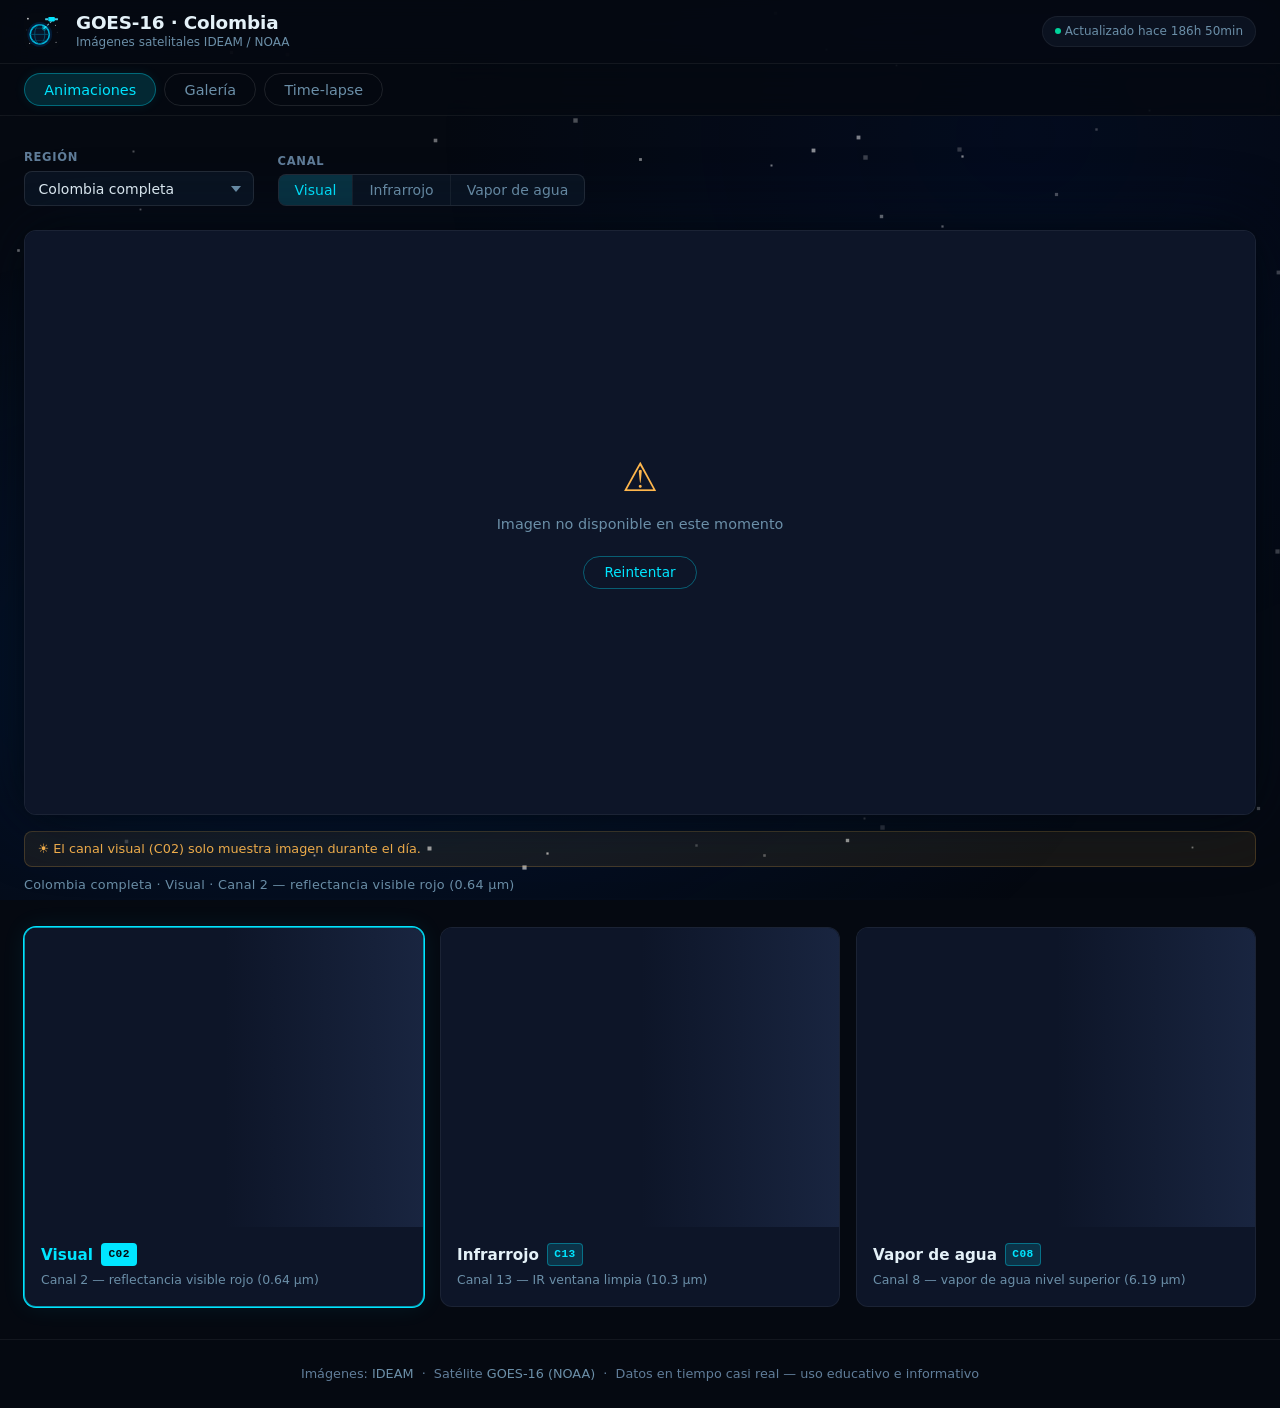
==== commit c846192a: "chore: actualizar manifest satelital [bot]" ====
--- a/index.html
+++ b/index.html
@@ -180,6 +180,6 @@
   <!-- Entry point (ES module) -->
   <script type="module" src="js/app.js?v=3"></script>
 
-  <script type="application/json" id="manifest-inline">{"generated_utc":"2026-11-28T08:31:17.463Z","source":"https://bart.ideam.gov.co/geotiff/goes16","gifs":{"base_url":"https://bart.ideam.gov.co/geotiff/goes16/GIFS","categories":{"VISUAL":{"label":"Visual","subfolder":"VISUAL","canal":"C02","description":"Canal 2 — reflectancia visible rojo (0.64 µm)"},"INFRARROJO":{"label":"Infrarrojo","subfolder":"INFRARROJO","canal":"C13","description":"Canal 13 — IR ventana limpia (10.3 µm)"},"VAPOR_AGUA":{"label":"Vapor de agua","subfolder":"VAPOR_AGUA","canal":"C08","description":"Canal 8 — vapor de agua nivel superior (6.19 µm)"}},"regions":[{"id":"AMAZONAS","label":"Amazonas"},{"id":"ANTIOQUIA","label":"Antioquia"},{"id":"ARAUCA","label":"Arauca"},{"id":"BARRANCABERMEJA","label":"Barrancabermeja"},{"id":"BOGOTA","label":"Bogotá"},{"id":"BUCARAMANGA","label":"Bucaramanga"},{"id":"CARIBE","label":"Caribe"},{"id":"CARIBE2","label":"Caribe 2"},{"id":"CARIBE_PCT","label":"Caribe PCT"},{"id":"CAUCA_MOCOA","label":"Cauca — Mocoa"},{"id":"CHOCO","label":"Chocó"},{"id":"COLOMBIA","label":"Colombia completa","hero":true},{"id":"CORNARE","label":"Cornare"},{"id":"CRPA_05","label":"CRPA 05"},{"id":"CUCUTA","label":"Cúcuta"},{"id":"CUNDINAMARCA","label":"Cundinamarca"},{"id":"DUITAMA","label":"Duitama"},{"id":"FULLDISK","label":"Disco completo"},{"id":"GUAVIARE","label":"Guaviare"},{"id":"IDIGER","label":"IDIGER"},{"id":"MITU","label":"Mitú"},{"id":"MOJANA","label":"La Mojana"},{"id":"SAN_ANDRES","label":"San Andrés y Providencia"}],"verified":{"AMAZONAS_C13":{"ok":true,"last_modified":"Sat, 28 Nov 2026 08:31:39 GMT"},"ANTIOQUIA_C13":{"ok":true,"last_modified":"Sat, 28 Nov 2026 08:31:39 GMT"},"AMAZONAS_C08":{"ok":true,"last_modified":"Sat, 28 Nov 2026 08:31:41 GMT"},"BARRANCABERMEJA_C02":{"ok":true,"last_modified":"Sat, 28 Nov 2026 01:41:42 GMT"},"ARAUCA_C02":{"ok":true,"last_modified":"Sat, 28 Nov 2026 08:31:41 GMT"},"CARIBE_C02":{"ok":true,"last_modified":"Sat, 28 Nov 2026 08:31:41 GMT"},"CARIBE_C13":{"ok":true,"last_modified":"Sat, 28 Nov 2026 08:31:40 GMT"},"ANTIOQUIA_C02":{"ok":true,"last_modified":"Sat, 28 Nov 2026 02:01:45 GMT"},"ARAUCA_C08":{"ok":true,"last_modified":"Sat, 28 Nov 2026 08:31:41 GMT"},"AMAZONAS_C02":{"ok":true,"last_modified":"Sat, 28 Nov 2026 02:11:41 GMT"},"BARRANCABERMEJA_C13":{"ok":true,"last_modified":"Sat, 28 Nov 2026 08:31:40 GMT"},"BOGOTA_C02":{"ok":true,"last_modified":"Sat, 28 Nov 2026 01:51:41 GMT"},"BOGOTA_C08":{"ok":true,"last_modified":"Sat, 28 Nov 2026 08:31:40 GMT"},"BUCARAMANGA_C13":{"ok":true,"last_modified":"Sat, 28 Nov 2026 08:31:40 GMT"},"BUCARAMANGA_C02":{"ok":true,"last_modified":"Sat, 28 Nov 2026 01:51:41 GMT"},"BUCARAMANGA_C08":{"ok":true,"last_modified":"Sat, 28 Nov 2026 08:31:41 GMT"},"BARRANCABERMEJA_C08":{"ok":true,"last_modified":"Sat, 28 Nov 2026 08:31:40 GMT"},"ARAUCA_C13":{"ok":true,"last_modified":"Sat, 28 Nov 2026 08:31:39 GMT"},"ANTIOQUIA_C08":{"ok":true,"last_modified":"Sat, 28 Nov 2026 08:31:40 GMT"},"BOGOTA_C13":{"ok":true,"last_modified":"Sat, 28 Nov 2026 08:31:40 GMT"},"CARIBE2_C02":{"ok":true,"last_modified":"Sat, 28 Nov 2026 08:31:41 GMT"},"CARIBE2_C08":{"ok":true,"last_modified":"Sat, 28 Nov 2026 08:31:41 GMT"},"CARIBE2_C13":{"ok":true,"last_modified":"Sat, 28 Nov 2026 08:31:40 GMT"},"CARIBE_C08":{"ok":true,"last_modified":"Sat, 28 Nov 2026 08:31:40 GMT"},"CARIBE_PCT_C13":{"ok":true,"last_modified":"Sat, 28 Nov 2026 08:31:40 GMT"},"CARIBE_PCT_C02":{"ok":true,"last_modified":"Sat, 28 Nov 2026 08:31:41 GMT"},"CARIBE_PCT_C08":{"ok":true,"last_modified":"Sat, 28 Nov 2026 08:31:41 GMT"},"CAUCA_MOCOA_C02":{"ok":true,"last_modified":"Sat, 28 Nov 2026 02:11:41 GMT"},"CHOCO_C02":{"ok":true,"last_modified":"Sat, 28 Nov 2026 02:11:41 GMT"},"CAUCA_MOCOA_C13":{"ok":true,"last_modified":"Sat, 28 Nov 2026 08:31:40 GMT"},"CAUCA_MOCOA_C08":{"ok":true,"last_modified":"Sat, 28 Nov 2026 08:31:41 GMT"},"COLOMBIA_C02":{"ok":true,"last_modified":"Sat, 28 Nov 2026 08:31:41 GMT"},"CHOCO_C13":{"ok":true,"last_modified":"Sat, 28 Nov 2026 08:31:40 GMT"},"COLOMBIA_C08":{"ok":true,"last_modified":"Sat, 28 Nov 2026 08:31:41 GMT"},"CORNARE_C02":{"ok":true,"last_modified":"Sat, 28 Nov 2026 01:51:41 GMT"},"COLOMBIA_C13":{"ok":true,"last_modified":"Sat, 28 Nov 2026 08:31:40 GMT"},"CORNARE_C13":{"ok":true,"last_modified":"Sat, 28 Nov 2026 08:31:40 GMT"},"CORNARE_C08":{"ok":true,"last_modified":"Sat, 28 Nov 2026 08:31:40 GMT"},"CRPA_05_C08":{"ok":true,"last_modified":"Sat, 28 Nov 2026 08:31:40 GMT"},"CRPA_05_C13":{"ok":true,"last_modified":"Sat, 28 Nov 2026 08:31:40 GMT"},"CRPA_05_C02":{"ok":true,"last_modified":"Sat, 28 Nov 2026 01:51:41 GMT"},"CHOCO_C08":{"ok":true,"last_modified":"Sat, 28 Nov 2026 08:31:40 GMT"},"CUCUTA_C13":{"ok":true,"last_modified":"Sat, 28 Nov 2026 08:31:40 GMT"},"CUCUTA_C02":{"ok":true,"last_modified":"Sat, 28 Nov 2026 01:41:42 GMT"},"DUITAMA_C02":{"ok":true,"last_modified":"Sat, 28 Nov 2026 01:41:42 GMT"},"CUNDINAMARCA_C08":{"ok":true,"last_modified":"Sat, 28 Nov 2026 08:31:41 GMT"},"CUNDINAMARCA_C02":{"ok":true,"last_modified":"Sat, 28 Nov 2026 01:51:41 GMT"},"FULLDISK_C02":{"ok":true,"last_modified":"Sat, 28 Nov 2026 08:31:41 GMT"},"CUNDINAMARCA_C13":{"ok":true,"last_modified":"Sat, 28 Nov 2026 08:31:40 GMT"},"CUCUTA_C08":{"ok":true,"last_modified":"Sat, 28 Nov 2026 08:31:40 GMT"},"DUITAMA_C08":{"ok":true,"last_modified":"Sat, 28 Nov 2026 08:31:41 GMT"},"DUITAMA_C13":{"ok":true,"last_modified":"Sat, 28 Nov 2026 08:31:40 GMT"},"FULLDISK_C13":{"ok":true,"last_modified":"Sat, 28 Nov 2026 08:31:40 GMT"},"FULLDISK_C08":{"ok":true,"last_modified":"Sat, 28 Nov 2026 08:31:41 GMT"},"GUAVIARE_C13":{"ok":true,"last_modified":"Sat, 28 Nov 2026 08:31:40 GMT"},"IDIGER_C02":{"ok":true,"last_modified":"Sat, 28 Nov 2026 01:51:41 GMT"},"GUAVIARE_C02":{"ok":true,"last_modified":"Sat, 28 Nov 2026 01:51:41 GMT"},"GUAVIARE_C08":{"ok":true,"last_modified":"Sat, 28 Nov 2026 08:31:40 GMT"},"MITU_C02":{"ok":true,"last_modified":"Sat, 28 Nov 2026 01:51:41 GMT"},"IDIGER_C13":{"ok":true,"last_modified":"Sat, 28 Nov 2026 08:31:40 GMT"},"MITU_C13":{"ok":true,"last_modified":"Sat, 28 Nov 2026 08:31:40 GMT"},"MOJANA_C13":{"ok":true,"last_modified":"Sat, 28 Nov 2026 08:31:40 GMT"},"MOJANA_C08":{"ok":true,"last_modified":"Sat, 28 Nov 2026 08:31:40 GMT"},"SAN_ANDRES_C02":{"ok":true,"last_modified":"Sat, 28 Nov 2026 08:31:41 GMT"},"SAN_ANDRES_C13":{"ok":true,"last_modified":"Sat, 28 Nov 2026 08:31:40 GMT"},"SAN_ANDRES_C08":{"ok":true,"last_modified":"Sat, 28 Nov 2026 08:31:40 GMT"},"IDIGER_C08":{"ok":true,"last_modified":"Sat, 28 Nov 2026 08:31:41 GMT"},"MITU_C08":{"ok":true,"last_modified":"Sat, 28 Nov 2026 08:31:40 GMT"},"MOJANA_C02":{"ok":true,"last_modified":"Sat, 28 Nov 2026 08:31:41 GMT"}}},"regions":{"Colombia":{"products":{"C01":{"label":"Visible azul","type":"channel","frames":[{"ts":"202611280810","url":"https://bart.ideam.gov.co/geotiff/goes16/Colombia/C01/C01_Rad_202611280810.jpg"},{"ts":"202611280800","url":"https://bart.ideam.gov.co/geotiff/goes16/Colombia/C01/C01_Rad_202611280800.jpg"},{"ts":"202611280750","url":"https://bart.ideam.gov.co/geotiff/goes16/Colombia/C01/C01_Rad_202611280750.jpg"},{"ts":"202611280740","url":"https://bart.ideam.gov.co/geotiff/goes16/Colombia/C01/C01_Rad_202611280740.jpg"},{"ts":"202611280730","url":"https://bart.ideam.gov.co/geotiff/goes16/Colombia/C01/C01_Rad_202611280730.jpg"},{"ts":"202611280720","url":"https://bart.ideam.gov.co/geotiff/goes16/Colombia/C01/C01_Rad_202611280720.jpg"}]},"C02":{"label":"Visible rojo","type":"channel","frames":[{"ts":"202611280810","url":"https://bart.ideam.gov.co/geotiff/goes16/Colombia/C02/C02_Rad_202611280810.jpg"},{"ts":"202611280750","url":"https://bart.ideam.gov.co/geotiff/goes16/Colombia/C02/C02_Rad_202611280750.jpg"},{"ts":"202611280740","url":"https://bart.ideam.gov.co/geotiff/goes16/Colombia/C02/C02_Rad_202611280740.jpg"},{"ts":"202611280720","url":"https://bart.ideam.gov.co/geotiff/goes16/Colombia/C02/C02_Rad_202611280720.jpg"},{"ts":"202611280710","url":"https://bart.ideam.gov.co/geotiff/goes16/Colombia/C02/C02_Rad_202611280710.jpg"},{"ts":"202611280700","url":"https://bart.ideam.gov.co/geotiff/goes16/Colombia/C02/C02_Rad_202611280700.jpg"}]},"C03":{"label":"Veggie (0.86 µm)","type":"channel","frames":[{"ts":"202611280810","url":"https://bart.ideam.gov.co/geotiff/goes16/Colombia/C03/C03_Rad_202611280810.jpg"},{"ts":"202611280800","url":"https://bart.ideam.gov.co/geotiff/goes16/Colombia/C03/C03_Rad_202611280800.jpg"},{"ts":"202611280750","url":"https://bart.ideam.gov.co/geotiff/goes16/Colombia/C03/C03_Rad_202611280750.jpg"},{"ts":"202611280740","url":"https://bart.ideam.gov.co/geotiff/goes16/Colombia/C03/C03_Rad_202611280740.jpg"},{"ts":"202611280730","url":"https://bart.ideam.gov.co/geotiff/goes16/Colombia/C03/C03_Rad_202611280730.jpg"},{"ts":"202611280720","url":"https://bart.ideam.gov.co/geotiff/goes16/Colombia/C03/C03_Rad_202611280720.jpg"}]},"C04":{"label":"Cirrus (1.37 µm)","type":"channel","frames":[{"ts":"202611280810","url":"https://bart.ideam.gov.co/geotiff/goes16/Colombia/C04/C04_Rad_202611280810.jpg"},{"ts":"202611280800","url":"https://bart.ideam.gov.co/geotiff/goes16/Colombia/C04/C04_Rad_202611280800.jpg"},{"ts":"202611280750","url":"https://bart.ideam.gov.co/geotiff/goes16/Colombia/C04/C04_Rad_202611280750.jpg"},{"ts":"202611280740","url":"https://bart.ideam.gov.co/geotiff/goes16/Colombia/C04/C04_Rad_202611280740.jpg"},{"ts":"202611280730","url":"https://bart.ideam.gov.co/geotiff/goes16/Colombia/C04/C04_Rad_202611280730.jpg"},{"ts":"202611280720","url":"https://bart.ideam.gov.co/geotiff/goes16/Colombia/C04/C04_Rad_202611280720.jpg"}]},"C05":{"label":"Nieve/hielo (1.6 µm)","type":"channel","frames":[{"ts":"202611280810","url":"https://bart.ideam.gov.co/geotiff/goes16/Colombia/C05/C05_Rad_202611280810.jpg"},{"ts":"202611280800","url":"https://bart.ideam.gov.co/geotiff/goes16/Colombia/C05/C05_Rad_202611280800.jpg"},{"ts":"202611280750","url":"https://bart.ideam.gov.co/geotiff/goes16/Colombia/C05/C05_Rad_202611280750.jpg"},{"ts":"202611280740","url":"https://bart.ideam.gov.co/geotiff/goes16/Colombia/C05/C05_Rad_202611280740.jpg"},{"ts":"202611280730","url":"https://bart.ideam.gov.co/geotiff/goes16/Colombia/C05/C05_Rad_202611280730.jpg"},{"ts":"202611280720","url":"https://bart.ideam.gov.co/geotiff/goes16/Colombia/C05/C05_Rad_202611280720.jpg"}]},"C06":{"label":"Nube convectica (2.2 µm)","type":"channel","frames":[{"ts":"202611280810","url":"https://bart.ideam.gov.co/geotiff/goes16/Colombia/C06/C06_Rad_202611280810.jpg"},{"ts":"202611280800","url":"https://bart.ideam.gov.co/geotiff/goes16/Colombia/C06/C06_Rad_202611280800.jpg"},{"ts":"202611280750","url":"https://bart.ideam.gov.co/geotiff/goes16/Colombia/C06/C06_Rad_202611280750.jpg"},{"ts":"202611280740","url":"https://bart.ideam.gov.co/geotiff/goes16/Colombia/C06/C06_Rad_202611280740.jpg"},{"ts":"202611280730","url":"https://bart.ideam.gov.co/geotiff/goes16/Colombia/C06/C06_Rad_202611280730.jpg"},{"ts":"202611280720","url":"https://bart.ideam.gov.co/geotiff/goes16/Colombia/C06/C06_Rad_202611280720.jpg"}]},"C07":{"label":"IR shortwave (3.9 µm)","type":"channel","frames":[{"ts":"202611280810","url":"https://bart.ideam.gov.co/geotiff/goes16/Colombia/C07/C07_Rad_202611280810.jpg"},{"ts":"202611280800","url":"https://bart.ideam.gov.co/geotiff/goes16/Colombia/C07/C07_Rad_202611280800.jpg"},{"ts":"202611280750","url":"https://bart.ideam.gov.co/geotiff/goes16/Colombia/C07/C07_Rad_202611280750.jpg"},{"ts":"202611280740","url":"https://bart.ideam.gov.co/geotiff/goes16/Colombia/C07/C07_Rad_202611280740.jpg"},{"ts":"202611280730","url":"https://bart.ideam.gov.co/geotiff/goes16/Colombia/C07/C07_Rad_202611280730.jpg"},{"ts":"202611280720","url":"https://bart.ideam.gov.co/geotiff/goes16/Colombia/C07/C07_Rad_202611280720.jpg"}]},"C08":{"label":"Vapor de agua superior","type":"channel","frames":[{"ts":"202611280810","url":"https://bart.ideam.gov.co/geotiff/goes16/Colombia/C08/C08_Rad_202611280810.jpg"},{"ts":"202611280800","url":"https://bart.ideam.gov.co/geotiff/goes16/Colombia/C08/C08_Rad_202611280800.jpg"},{"ts":"202611280750","url":"https://bart.ideam.gov.co/geotiff/goes16/Colombia/C08/C08_Rad_202611280750.jpg"},{"ts":"202611280740","url":"https://bart.ideam.gov.co/geotiff/goes16/Colombia/C08/C08_Rad_202611280740.jpg"},{"ts":"202611280730","url":"https://bart.ideam.gov.co/geotiff/goes16/Colombia/C08/C08_Rad_202611280730.jpg"},{"ts":"202611280720","url":"https://bart.ideam.gov.co/geotiff/goes16/Colombia/C08/C08_Rad_202611280720.jpg"}]},"C09":{"label":"Vapor de agua medio","type":"channel","frames":[{"ts":"202611280810","url":"https://bart.ideam.gov.co/geotiff/goes16/Colombia/C09/C09_Rad_202611280810.jpg"},{"ts":"202611280800","url":"https://bart.ideam.gov.co/geotiff/goes16/Colombia/C09/C09_Rad_202611280800.jpg"},{"ts":"202611280750","url":"https://bart.ideam.gov.co/geotiff/goes16/Colombia/C09/C09_Rad_202611280750.jpg"},{"ts":"202611280740","url":"https://bart.ideam.gov.co/geotiff/goes16/Colombia/C09/C09_Rad_202611280740.jpg"},{"ts":"202611280730","url":"https://bart.ideam.gov.co/geotiff/goes16/Colombia/C09/C09_Rad_202611280730.jpg"},{"ts":"202611280720","url":"https://bart.ideam.gov.co/geotiff/goes16/Colombia/C09/C09_Rad_202611280720.jpg"}]},"C10":{"label":"Vapor de agua inferior","type":"channel","frames":[{"ts":"202611280810","url":"https://bart.ideam.gov.co/geotiff/goes16/Colombia/C10/C10_Rad_202611280810.jpg"},{"ts":"202611280800","url":"https://bart.ideam.gov.co/geotiff/goes16/Colombia/C10/C10_Rad_202611280800.jpg"},{"ts":"202611280750","url":"https://bart.ideam.gov.co/geotiff/goes16/Colombia/C10/C10_Rad_202611280750.jpg"},{"ts":"202611280740","url":"https://bart.ideam.gov.co/geotiff/goes16/Colombia/C10/C10_Rad_202611280740.jpg"},{"ts":"202611280730","url":"https://bart.ideam.gov.co/geotiff/goes16/Colombia/C10/C10_Rad_202611280730.jpg"},{"ts":"202611280720","url":"https://bart.ideam.gov.co/geotiff/goes16/Colombia/C10/C10_Rad_202611280720.jpg"}]},"C11":{"label":"IR nube/superficie","type":"channel","frames":[{"ts":"202611280810","url":"https://bart.ideam.gov.co/geotiff/goes16/Colombia/C11/C11_Rad_202611280810.jpg"},{"ts":"202611280800","url":"https://bart.ideam.gov.co/geotiff/goes16/Colombia/C11/C11_Rad_202611280800.jpg"},{"ts":"202611280750","url":"https://bart.ideam.gov.co/geotiff/goes16/Colombia/C11/C11_Rad_202611280750.jpg"},{"ts":"202611280740","url":"https://bart.ideam.gov.co/geotiff/goes16/Colombia/C11/C11_Rad_202611280740.jpg"},{"ts":"202611280730","url":"https://bart.ideam.gov.co/geotiff/goes16/Colombia/C11/C11_Rad_202611280730.jpg"},{"ts":"202611280720","url":"https://bart.ideam.gov.co/geotiff/goes16/Colombia/C11/C11_Rad_202611280720.jpg"}]},"C12":{"label":"IR ozono (9.6 µm)","type":"channel","frames":[{"ts":"202611280810","url":"https://bart.ideam.gov.co/geotiff/goes16/Colombia/C12/C12_Rad_202611280810.jpg"},{"ts":"202611280800","url":"https://bart.ideam.gov.co/geotiff/goes16/Colombia/C12/C12_Rad_202611280800.jpg"},{"ts":"202611280750","url":"https://bart.ideam.gov.co/geotiff/goes16/Colombia/C12/C12_Rad_202611280750.jpg"},{"ts":"202611280740","url":"https://bart.ideam.gov.co/geotiff/goes16/Colombia/C12/C12_Rad_202611280740.jpg"},{"ts":"202611280730","url":"https://bart.ideam.gov.co/geotiff/goes16/Colombia/C12/C12_Rad_202611280730.jpg"},{"ts":"202611280720","url":"https://bart.ideam.gov.co/geotiff/goes16/Colombia/C12/C12_Rad_202611280720.jpg"}]},"C13":{"label":"IR ventana limpia","type":"channel","frames":[{"ts":"202611280810","url":"https://bart.ideam.gov.co/geotiff/goes16/Colombia/C13/C13_Rad_202611280810.jpg"},{"ts":"202611280800","url":"https://bart.ideam.gov.co/geotiff/goes16/Colombia/C13/C13_Rad_202611280800.jpg"},{"ts":"202611280750","url":"https://bart.ideam.gov.co/geotiff/goes16/Colombia/C13/C13_Rad_202611280750.jpg"},{"ts":"202611280740","url":"https://bart.ideam.gov.co/geotiff/goes16/Colombia/C13/C13_Rad_202611280740.jpg"},{"ts":"202611280730","url":"https://bart.ideam.gov.co/geotiff/goes16/Colombia/C13/C13_Rad_202611280730.jpg"},{"ts":"202611280720","url":"https://bart.ideam.gov.co/geotiff/goes16/Colombia/C13/C13_Rad_202611280720.jpg"}]},"C14":{"label":"IR ventana (11.2 µm)","type":"channel","frames":[{"ts":"202611280810","url":"https://bart.ideam.gov.co/geotiff/goes16/Colombia/C14/C14_Rad_202611280810.jpg"},{"ts":"202611280800","url":"https://bart.ideam.gov.co/geotiff/goes16/Colombia/C14/C14_Rad_202611280800.jpg"},{"ts":"202611280750","url":"https://bart.ideam.gov.co/geotiff/goes16/Colombia/C14/C14_Rad_202611280750.jpg"},{"ts":"202611280740","url":"https://bart.ideam.gov.co/geotiff/goes16/Colombia/C14/C14_Rad_202611280740.jpg"},{"ts":"202611280730","url":"https://bart.ideam.gov.co/geotiff/goes16/Colombia/C14/C14_Rad_202611280730.jpg"},{"ts":"202611280720","url":"https://bart.ideam.gov.co/geotiff/goes16/Colombia/C14/C14_Rad_202611280720.jpg"}]},"C15":{"label":"IR CO₂ (12.3 µm)","type":"channel","frames":[{"ts":"202611280810","url":"https://bart.ideam.gov.co/geotiff/goes16/Colombia/C15/C15_Rad_202611280810.jpg"},{"ts":"202611280800","url":"https://bart.ideam.gov.co/geotiff/goes16/Colombia/C15/C15_Rad_202611280800.jpg"},{"ts":"202611280750","url":"https://bart.ideam.gov.co/geotiff/goes16/Colombia/C15/C15_Rad_202611280750.jpg"},{"ts":"202611280730","url":"https://bart.ideam.gov.co/geotiff/goes16/Colombia/C15/C15_Rad_202611280730.jpg"},{"ts":"202611280720","url":"https://bart.ideam.gov.co/geotiff/goes16/Colombia/C15/C15_Rad_202611280720.jpg"},{"ts":"202611280710","url":"https://bart.ideam.gov.co/geotiff/goes16/Colombia/C15/C15_Rad_202611280710.jpg"}]},"C16":{"label":"IR CO₂ (13.3 µm)","type":"channel","frames":[{"ts":"202611280810","url":"https://bart.ideam.gov.co/geotiff/goes16/Colombia/C16/C16_Rad_202611280810.jpg"},{"ts":"202611280800","url":"https://bart.ideam.gov.co/geotiff/goes16/Colombia/C16/C16_Rad_202611280800.jpg"},{"ts":"202611280750","url":"https://bart.ideam.gov.co/geotiff/goes16/Colombia/C16/C16_Rad_202611280750.jpg"},{"ts":"202611280740","url":"https://bart.ideam.gov.co/geotiff/goes16/Colombia/C16/C16_Rad_202611280740.jpg"},{"ts":"202611280730","url":"https://bart.ideam.gov.co/geotiff/goes16/Colombia/C16/C16_Rad_202611280730.jpg"},{"ts":"202611280710","url":"https://bart.ideam.gov.co/geotiff/goes16/Colombia/C16/C16_Rad_202611280710.jpg"}]},"AIR_MASS":{"label":"Masa de aire","type":"product","frames":[{"ts":"202611280750","url":"https://bart.ideam.gov.co/geotiff/goes16/Colombia/AIR_MASS/AIR_MASS_202611280750.jpg"},{"ts":"202611280740","url":"https://bart.ideam.gov.co/geotiff/goes16/Colombia/AIR_MASS/AIR_MASS_202611280740.jpg"},{"ts":"202611280730","url":"https://bart.ideam.gov.co/geotiff/goes16/Colombia/AIR_MASS/AIR_MASS_202611280730.jpg"},{"ts":"202611280710","url":"https://bart.ideam.gov.co/geotiff/goes16/Colombia/AIR_MASS/AIR_MASS_202611280710.jpg"},{"ts":"202611280650","url":"https://bart.ideam.gov.co/geotiff/goes16/Colombia/AIR_MASS/AIR_MASS_202611280650.jpg"},{"ts":"202611280640","url":"https://bart.ideam.gov.co/geotiff/goes16/Colombia/AIR_MASS/AIR_MASS_202611280640.jpg"}]},"ASH":{"label":"Ceniza volcánica","type":"product","frames":[{"ts":"202611280750","url":"https://bart.ideam.gov.co/geotiff/goes16/Colombia/ASH/ASH_202611280750.jpg"},{"ts":"202611280740","url":"https://bart.ideam.gov.co/geotiff/goes16/Colombia/ASH/ASH_202611280740.jpg"},{"ts":"202611280730","url":"https://bart.ideam.gov.co/geotiff/goes16/Colombia/ASH/ASH_202611280730.jpg"},{"ts":"202611280710","url":"https://bart.ideam.gov.co/geotiff/goes16/Colombia/ASH/ASH_202611280710.jpg"},{"ts":"202611280650","url":"https://bart.ideam.gov.co/geotiff/goes16/Colombia/ASH/ASH_202611280650.jpg"},{"ts":"202611280640","url":"https://bart.ideam.gov.co/geotiff/goes16/Colombia/ASH/ASH_202611280640.jpg"}]},"DAY_CLOUD":{"label":"Nube diurna fase","type":"product","frames":[{"ts":"202611280750","url":"https://bart.ideam.gov.co/geotiff/goes16/Colombia/DAY_CLOUD/DAY_CLOUD_202611280750.jpg"},{"ts":"202611280740","url":"https://bart.ideam.gov.co/geotiff/goes16/Colombia/DAY_CLOUD/DAY_CLOUD_202611280740.jpg"},{"ts":"202611280730","url":"https://bart.ideam.gov.co/geotiff/goes16/Colombia/DAY_CLOUD/DAY_CLOUD_202611280730.jpg"},{"ts":"202611280710","url":"https://bart.ideam.gov.co/geotiff/goes16/Colombia/DAY_CLOUD/DAY_CLOUD_202611280710.jpg"},{"ts":"202611280650","url":"https://bart.ideam.gov.co/geotiff/goes16/Colombia/DAY_CLOUD/DAY_CLOUD_202611280650.jpg"},{"ts":"202611280640","url":"https://bart.ideam.gov.co/geotiff/goes16/Colombia/DAY_CLOUD/DAY_CLOUD_202611280640.jpg"}]},"DAY_CONV":{"label":"Convección diurna","type":"product","frames":[{"ts":"202611280750","url":"https://bart.ideam.gov.co/geotiff/goes16/Colombia/DAY_CONV/DAY_CONV_202611280750.jpg"},{"ts":"202611280740","url":"https://bart.ideam.gov.co/geotiff/goes16/Colombia/DAY_CONV/DAY_CONV_202611280740.jpg"},{"ts":"202611280730","url":"https://bart.ideam.gov.co/geotiff/goes16/Colombia/DAY_CONV/DAY_CONV_202611280730.jpg"},{"ts":"202611280710","url":"https://bart.ideam.gov.co/geotiff/goes16/Colombia/DAY_CONV/DAY_CONV_202611280710.jpg"},{"ts":"202611280650","url":"https://bart.ideam.gov.co/geotiff/goes16/Colombia/DAY_CONV/DAY_CONV_202611280650.jpg"},{"ts":"202611280640","url":"https://bart.ideam.gov.co/geotiff/goes16/Colombia/DAY_CONV/DAY_CONV_202611280640.jpg"}]},"DUST":{"label":"Polvo y aerosoles","type":"product","frames":[{"ts":"202611280750","url":"https://bart.ideam.gov.co/geotiff/goes16/Colombia/DUST/DUST_202611280750.jpg"},{"ts":"202611280740","url":"https://bart.ideam.gov.co/geotiff/goes16/Colombia/DUST/DUST_202611280740.jpg"},{"ts":"202611280730","url":"https://bart.ideam.gov.co/geotiff/goes16/Colombia/DUST/DUST_202611280730.jpg"},{"ts":"202611280710","url":"https://bart.ideam.gov.co/geotiff/goes16/Colombia/DUST/DUST_202611280710.jpg"},{"ts":"202611280650","url":"https://bart.ideam.gov.co/geotiff/goes16/Colombia/DUST/DUST_202611280650.jpg"},{"ts":"202611280640","url":"https://bart.ideam.gov.co/geotiff/goes16/Colombia/DUST/DUST_202611280640.jpg"}]},"FIRE_TEMP":{"label":"Temperatura de fuego","type":"product","frames":[{"ts":"202611280750","url":"https://bart.ideam.gov.co/geotiff/goes16/Colombia/FIRE_TEMP/FIRE_TEMP_202611280750.jpg"},{"ts":"202611280740","url":"https://bart.ideam.gov.co/geotiff/goes16/Colombia/FIRE_TEMP/FIRE_TEMP_202611280740.jpg"},{"ts":"202611280730","url":"https://bart.ideam.gov.co/geotiff/goes16/Colombia/FIRE_TEMP/FIRE_TEMP_202611280730.jpg"},{"ts":"202611280710","url":"https://bart.ideam.gov.co/geotiff/goes16/Colombia/FIRE_TEMP/FIRE_TEMP_202611280710.jpg"},{"ts":"202611280650","url":"https://bart.ideam.gov.co/geotiff/goes16/Colombia/FIRE_TEMP/FIRE_TEMP_202611280650.jpg"},{"ts":"202611280640","url":"https://bart.ideam.gov.co/geotiff/goes16/Colombia/FIRE_TEMP/FIRE_TEMP_202611280640.jpg"}]},"SNOW_FOG":{"label":"Nieve y niebla","type":"product","frames":[{"ts":"202611280750","url":"https://bart.ideam.gov.co/geotiff/goes16/Colombia/SNOW_FOG/SNOW_FOG_202611280750.jpg"},{"ts":"202611280740","url":"https://bart.ideam.gov.co/geotiff/goes16/Colombia/SNOW_FOG/SNOW_FOG_202611280740.jpg"},{"ts":"202611280730","url":"https://bart.ideam.gov.co/geotiff/goes16/Colombia/SNOW_FOG/SNOW_FOG_202611280730.jpg"},{"ts":"202611280710","url":"https://bart.ideam.gov.co/geotiff/goes16/Colombia/SNOW_FOG/SNOW_FOG_202611280710.jpg"},{"ts":"202611280650","url":"https://bart.ideam.gov.co/geotiff/goes16/Colombia/SNOW_FOG/SNOW_FOG_202611280650.jpg"},{"ts":"202611280640","url":"https://bart.ideam.gov.co/geotiff/goes16/Colombia/SNOW_FOG/SNOW_FOG_202611280640.jpg"}]},"TRUE_COLOR":{"label":"Color verdadero","type":"product","frames":[{"ts":"202611280750","url":"https://bart.ideam.gov.co/geotiff/goes16/Colombia/TRUE_COLOR/TRUE_COLOR_202611280750.jpg"},{"ts":"202611280740","url":"https://bart.ideam.gov.co/geotiff/goes16/Colombia/TRUE_COLOR/TRUE_COLOR_202611280740.jpg"},{"ts":"202611280730","url":"https://bart.ideam.gov.co/geotiff/goes16/Colombia/TRUE_COLOR/TRUE_COLOR_202611280730.jpg"},{"ts":"202611280720","url":"https://bart.ideam.gov.co/geotiff/goes16/Colombia/TRUE_COLOR/TRUE_COLOR_202611280720.jpg"},{"ts":"202611280710","url":"https://bart.ideam.gov.co/geotiff/goes16/Colombia/TRUE_COLOR/TRUE_COLOR_202611280710.jpg"},{"ts":"202611280650","url":"https://bart.ideam.gov.co/geotiff/goes16/Colombia/TRUE_COLOR/TRUE_COLOR_202611280650.jpg"}]},"WATER_VAPOR":{"label":"Vapor de agua RGB","type":"product","frames":[{"ts":"202611280750","url":"https://bart.ideam.gov.co/geotiff/goes16/Colombia/WATER_VAPOR/WATER_VAPOR_202611280750.jpg"},{"ts":"202611280740","url":"https://bart.ideam.gov.co/geotiff/goes16/Colombia/WATER_VAPOR/WATER_VAPOR_202611280740.jpg"},{"ts":"202611280730","url":"https://bart.ideam.gov.co/geotiff/goes16/Colombia/WATER_VAPOR/WATER_VAPOR_202611280730.jpg"},{"ts":"202611280710","url":"https://bart.ideam.gov.co/geotiff/goes16/Colombia/WATER_VAPOR/WATER_VAPOR_202611280710.jpg"},{"ts":"202611280650","url":"https://bart.ideam.gov.co/geotiff/goes16/Colombia/WATER_VAPOR/WATER_VAPOR_202611280650.jpg"},{"ts":"202611280640","url":"https://bart.ideam.gov.co/geotiff/goes16/Colombia/WATER_VAPOR/WATER_VAPOR_202611280640.jpg"}]}}},"Global":{"products":{"C02":{"label":"Visible rojo (global)","type":"channel","frames":[{"ts":"202611280810","url":"https://bart.ideam.gov.co/geotiff/goes16/Global/C02/C02_Rad_202611280810.jpg"},{"ts":"202611280800","url":"https://bart.ideam.gov.co/geotiff/goes16/Global/C02/C02_Rad_202611280800.jpg"},{"ts":"202611280750","url":"https://bart.ideam.gov.co/geotiff/goes16/Global/C02/C02_Rad_202611280750.jpg"},{"ts":"202611280740","url":"https://bart.ideam.gov.co/geotiff/goes16/Global/C02/C02_Rad_202611280740.jpg"},{"ts":"202611280730","url":"https://bart.ideam.gov.co/geotiff/goes16/Global/C02/C02_Rad_202611280730.jpg"},{"ts":"202611280720","url":"https://bart.ideam.gov.co/geotiff/goes16/Global/C02/C02_Rad_202611280720.jpg"}]},"C08":{"label":"Vapor de agua (global)","type":"channel","frames":[{"ts":"202611280800","url":"https://bart.ideam.gov.co/geotiff/goes16/Global/C08/C08_Rad_202611280800.jpg"},{"ts":"202611280750","url":"https://bart.ideam.gov.co/geotiff/goes16/Global/C08/C08_Rad_202611280750.jpg"},{"ts":"202611280740","url":"https://bart.ideam.gov.co/geotiff/goes16/Global/C08/C08_Rad_202611280740.jpg"},{"ts":"202611280720","url":"https://bart.ideam.gov.co/geotiff/goes16/Global/C08/C08_Rad_202611280720.jpg"},{"ts":"202611280710","url":"https://bart.ideam.gov.co/geotiff/goes16/Global/C08/C08_Rad_202611280710.jpg"},{"ts":"202611280700","url":"https://bart.ideam.gov.co/geotiff/goes16/Global/C08/C08_Rad_202611280700.jpg"}]},"C13":{"label":"IR ventana (global)","type":"channel","frames":[{"ts":"202611280810","url":"https://bart.ideam.gov.co/geotiff/goes16/Global/C13/C13_Rad_202611280810.jpg"},{"ts":"202611280800","url":"https://bart.ideam.gov.co/geotiff/goes16/Global/C13/C13_Rad_202611280800.jpg"},{"ts":"202611280750","url":"https://bart.ideam.gov.co/geotiff/goes16/Global/C13/C13_Rad_202611280750.jpg"},{"ts":"202611280740","url":"https://bart.ideam.gov.co/geotiff/goes16/Global/C13/C13_Rad_202611280740.jpg"},{"ts":"202611280720","url":"https://bart.ideam.gov.co/geotiff/goes16/Global/C13/C13_Rad_202611280720.jpg"},{"ts":"202611280710","url":"https://bart.ideam.gov.co/geotiff/goes16/Global/C13/C13_Rad_202611280710.jpg"}]}}}}}</script>
+  <script type="application/json" id="manifest-inline">{"generated_utc":"2026-11-28T09:01:54.122Z","source":"https://bart.ideam.gov.co/geotiff/goes16","gifs":{"base_url":"https://bart.ideam.gov.co/geotiff/goes16/GIFS","categories":{"VISUAL":{"label":"Visual","subfolder":"VISUAL","canal":"C02","description":"Canal 2 — reflectancia visible rojo (0.64 µm)"},"INFRARROJO":{"label":"Infrarrojo","subfolder":"INFRARROJO","canal":"C13","description":"Canal 13 — IR ventana limpia (10.3 µm)"},"VAPOR_AGUA":{"label":"Vapor de agua","subfolder":"VAPOR_AGUA","canal":"C08","description":"Canal 8 — vapor de agua nivel superior (6.19 µm)"}},"regions":[{"id":"AMAZONAS","label":"Amazonas"},{"id":"ANTIOQUIA","label":"Antioquia"},{"id":"ARAUCA","label":"Arauca"},{"id":"BARRANCABERMEJA","label":"Barrancabermeja"},{"id":"BOGOTA","label":"Bogotá"},{"id":"BUCARAMANGA","label":"Bucaramanga"},{"id":"CARIBE","label":"Caribe"},{"id":"CARIBE2","label":"Caribe 2"},{"id":"CARIBE_PCT","label":"Caribe PCT"},{"id":"CAUCA_MOCOA","label":"Cauca — Mocoa"},{"id":"CHOCO","label":"Chocó"},{"id":"COLOMBIA","label":"Colombia completa","hero":true},{"id":"CORNARE","label":"Cornare"},{"id":"CRPA_05","label":"CRPA 05"},{"id":"CUCUTA","label":"Cúcuta"},{"id":"CUNDINAMARCA","label":"Cundinamarca"},{"id":"DUITAMA","label":"Duitama"},{"id":"FULLDISK","label":"Disco completo"},{"id":"GUAVIARE","label":"Guaviare"},{"id":"IDIGER","label":"IDIGER"},{"id":"MITU","label":"Mitú"},{"id":"MOJANA","label":"La Mojana"},{"id":"SAN_ANDRES","label":"San Andrés y Providencia"}],"verified":{"AMAZONAS_C13":{"ok":true,"last_modified":"Sat, 28 Nov 2026 09:01:39 GMT"},"ANTIOQUIA_C02":{"ok":true,"last_modified":"Sat, 28 Nov 2026 02:01:45 GMT"},"ANTIOQUIA_C08":{"ok":true,"last_modified":"Sat, 28 Nov 2026 09:01:41 GMT"},"AMAZONAS_C02":{"ok":true,"last_modified":"Sat, 28 Nov 2026 02:11:41 GMT"},"ANTIOQUIA_C13":{"ok":true,"last_modified":"Sat, 28 Nov 2026 09:01:39 GMT"},"AMAZONAS_C08":{"ok":true,"last_modified":"Sat, 28 Nov 2026 09:01:42 GMT"},"ARAUCA_C13":{"ok":true,"last_modified":"Sat, 28 Nov 2026 09:01:40 GMT"},"ARAUCA_C02":{"ok":true,"last_modified":"Sat, 28 Nov 2026 09:01:42 GMT"},"ARAUCA_C08":{"ok":true,"last_modified":"Sat, 28 Nov 2026 09:01:42 GMT"},"BARRANCABERMEJA_C13":{"ok":true,"last_modified":"Sat, 28 Nov 2026 09:01:40 GMT"},"BOGOTA_C02":{"ok":true,"last_modified":"Sat, 28 Nov 2026 01:51:41 GMT"},"BARRANCABERMEJA_C02":{"ok":true,"last_modified":"Sat, 28 Nov 2026 01:41:42 GMT"},"BARRANCABERMEJA_C08":{"ok":true,"last_modified":"Sat, 28 Nov 2026 09:01:42 GMT"},"BOGOTA_C13":{"ok":true,"last_modified":"Sat, 28 Nov 2026 09:01:40 GMT"},"BOGOTA_C08":{"ok":true,"last_modified":"Sat, 28 Nov 2026 09:01:41 GMT"},"BUCARAMANGA_C02":{"ok":true,"last_modified":"Sat, 28 Nov 2026 01:51:41 GMT"},"BUCARAMANGA_C08":{"ok":true,"last_modified":"Sat, 28 Nov 2026 09:01:42 GMT"},"BUCARAMANGA_C13":{"ok":true,"last_modified":"Sat, 28 Nov 2026 09:01:40 GMT"},"CARIBE_C02":{"ok":true,"last_modified":"Sat, 28 Nov 2026 09:01:42 GMT"},"CARIBE_C13":{"ok":true,"last_modified":"Sat, 28 Nov 2026 09:01:41 GMT"},"CARIBE_PCT_C13":{"ok":true,"last_modified":"Sat, 28 Nov 2026 09:01:41 GMT"},"CARIBE_PCT_C02":{"ok":true,"last_modified":"Sat, 28 Nov 2026 09:01:42 GMT"},"CARIBE2_C13":{"ok":true,"last_modified":"Sat, 28 Nov 2026 09:01:41 GMT"},"CARIBE2_C08":{"ok":true,"last_modified":"Sat, 28 Nov 2026 09:01:42 GMT"},"CAUCA_MOCOA_C08":{"ok":true,"last_modified":"Sat, 28 Nov 2026 09:01:42 GMT"},"CAUCA_MOCOA_C13":{"ok":true,"last_modified":"Sat, 28 Nov 2026 09:01:41 GMT"},"CAUCA_MOCOA_C02":{"ok":true,"last_modified":"Sat, 28 Nov 2026 02:11:41 GMT"},"CARIBE2_C02":{"ok":true,"last_modified":"Sat, 28 Nov 2026 09:01:42 GMT"},"CHOCO_C08":{"ok":true,"last_modified":"Sat, 28 Nov 2026 09:01:41 GMT"},"CARIBE_C08":{"ok":true,"last_modified":"Sat, 28 Nov 2026 09:01:41 GMT"},"CHOCO_C13":{"ok":true,"last_modified":"Sat, 28 Nov 2026 09:01:41 GMT"},"CHOCO_C02":{"ok":true,"last_modified":"Sat, 28 Nov 2026 02:11:41 GMT"},"COLOMBIA_C08":{"ok":true,"last_modified":"Sat, 28 Nov 2026 09:01:42 GMT"},"COLOMBIA_C02":{"ok":true,"last_modified":"Sat, 28 Nov 2026 09:01:42 GMT"},"CARIBE_PCT_C08":{"ok":true,"last_modified":"Sat, 28 Nov 2026 09:01:42 GMT"},"COLOMBIA_C13":{"ok":true,"last_modified":"Sat, 28 Nov 2026 09:01:41 GMT"},"CORNARE_C08":{"ok":true,"last_modified":"Sat, 28 Nov 2026 09:01:42 GMT"},"CORNARE_C13":{"ok":true,"last_modified":"Sat, 28 Nov 2026 09:01:41 GMT"},"CRPA_05_C02":{"ok":true,"last_modified":"Sat, 28 Nov 2026 01:51:41 GMT"},"CORNARE_C02":{"ok":true,"last_modified":"Sat, 28 Nov 2026 01:51:41 GMT"},"CUNDINAMARCA_C02":{"ok":true,"last_modified":"Sat, 28 Nov 2026 01:51:41 GMT"},"CRPA_05_C13":{"ok":true,"last_modified":"Sat, 28 Nov 2026 09:01:41 GMT"},"CRPA_05_C08":{"ok":true,"last_modified":"Sat, 28 Nov 2026 09:01:42 GMT"},"CUCUTA_C13":{"ok":true,"last_modified":"Sat, 28 Nov 2026 09:01:41 GMT"},"CUCUTA_C02":{"ok":true,"last_modified":"Sat, 28 Nov 2026 01:41:42 GMT"},"CUNDINAMARCA_C13":{"ok":true,"last_modified":"Sat, 28 Nov 2026 09:01:41 GMT"},"DUITAMA_C02":{"ok":true,"last_modified":"Sat, 28 Nov 2026 01:41:42 GMT"},"CUNDINAMARCA_C08":{"ok":true,"last_modified":"Sat, 28 Nov 2026 09:01:42 GMT"},"DUITAMA_C08":{"ok":true,"last_modified":"Sat, 28 Nov 2026 09:01:42 GMT"},"FULLDISK_C08":{"ok":true,"last_modified":"Sat, 28 Nov 2026 09:01:42 GMT"},"FULLDISK_C02":{"ok":true,"last_modified":"Sat, 28 Nov 2026 09:01:42 GMT"},"FULLDISK_C13":{"ok":true,"last_modified":"Sat, 28 Nov 2026 09:01:41 GMT"},"CUCUTA_C08":{"ok":true,"last_modified":"Sat, 28 Nov 2026 09:01:42 GMT"},"GUAVIARE_C02":{"ok":true,"last_modified":"Sat, 28 Nov 2026 01:51:41 GMT"},"GUAVIARE_C13":{"ok":true,"last_modified":"Sat, 28 Nov 2026 09:01:41 GMT"},"DUITAMA_C13":{"ok":true,"last_modified":"Sat, 28 Nov 2026 09:01:41 GMT"},"IDIGER_C02":{"ok":true,"last_modified":"Sat, 28 Nov 2026 01:51:41 GMT"},"IDIGER_C13":{"ok":true,"last_modified":"Sat, 28 Nov 2026 09:01:41 GMT"},"IDIGER_C08":{"ok":true,"last_modified":"Sat, 28 Nov 2026 09:01:42 GMT"},"MITU_C13":{"ok":true,"last_modified":"Sat, 28 Nov 2026 09:01:41 GMT"},"GUAVIARE_C08":{"ok":true,"last_modified":"Sat, 28 Nov 2026 09:01:42 GMT"},"MITU_C02":{"ok":true,"last_modified":"Sat, 28 Nov 2026 01:51:41 GMT"},"MOJANA_C02":{"ok":true,"last_modified":"Sat, 28 Nov 2026 09:01:42 GMT"},"MOJANA_C13":{"ok":true,"last_modified":"Sat, 28 Nov 2026 09:01:41 GMT"},"MITU_C08":{"ok":true,"last_modified":"Sat, 28 Nov 2026 09:01:41 GMT"},"MOJANA_C08":{"ok":true,"last_modified":"Sat, 28 Nov 2026 09:01:42 GMT"},"SAN_ANDRES_C13":{"ok":true,"last_modified":"Sat, 28 Nov 2026 09:01:41 GMT"},"SAN_ANDRES_C02":{"ok":true,"last_modified":"Sat, 28 Nov 2026 09:01:42 GMT"},"SAN_ANDRES_C08":{"ok":true,"last_modified":"Sat, 28 Nov 2026 09:01:42 GMT"}}},"regions":{"Colombia":{"products":{"C01":{"label":"Visible azul","type":"channel","frames":[{"ts":"202611280840","url":"https://bart.ideam.gov.co/geotiff/goes16/Colombia/C01/C01_Rad_202611280840.jpg"},{"ts":"202611280830","url":"https://bart.ideam.gov.co/geotiff/goes16/Colombia/C01/C01_Rad_202611280830.jpg"},{"ts":"202611280810","url":"https://bart.ideam.gov.co/geotiff/goes16/Colombia/C01/C01_Rad_202611280810.jpg"},{"ts":"202611280800","url":"https://bart.ideam.gov.co/geotiff/goes16/Colombia/C01/C01_Rad_202611280800.jpg"},{"ts":"202611280750","url":"https://bart.ideam.gov.co/geotiff/goes16/Colombia/C01/C01_Rad_202611280750.jpg"},{"ts":"202611280740","url":"https://bart.ideam.gov.co/geotiff/goes16/Colombia/C01/C01_Rad_202611280740.jpg"}]},"C02":{"label":"Visible rojo","type":"channel","frames":[{"ts":"202611280840","url":"https://bart.ideam.gov.co/geotiff/goes16/Colombia/C02/C02_Rad_202611280840.jpg"},{"ts":"202611280820","url":"https://bart.ideam.gov.co/geotiff/goes16/Colombia/C02/C02_Rad_202611280820.jpg"},{"ts":"202611280810","url":"https://bart.ideam.gov.co/geotiff/goes16/Colombia/C02/C02_Rad_202611280810.jpg"},{"ts":"202611280750","url":"https://bart.ideam.gov.co/geotiff/goes16/Colombia/C02/C02_Rad_202611280750.jpg"},{"ts":"202611280740","url":"https://bart.ideam.gov.co/geotiff/goes16/Colombia/C02/C02_Rad_202611280740.jpg"},{"ts":"202611280720","url":"https://bart.ideam.gov.co/geotiff/goes16/Colombia/C02/C02_Rad_202611280720.jpg"}]},"C03":{"label":"Veggie (0.86 µm)","type":"channel","frames":[{"ts":"202611280840","url":"https://bart.ideam.gov.co/geotiff/goes16/Colombia/C03/C03_Rad_202611280840.jpg"},{"ts":"202611280830","url":"https://bart.ideam.gov.co/geotiff/goes16/Colombia/C03/C03_Rad_202611280830.jpg"},{"ts":"202611280810","url":"https://bart.ideam.gov.co/geotiff/goes16/Colombia/C03/C03_Rad_202611280810.jpg"},{"ts":"202611280800","url":"https://bart.ideam.gov.co/geotiff/goes16/Colombia/C03/C03_Rad_202611280800.jpg"},{"ts":"202611280750","url":"https://bart.ideam.gov.co/geotiff/goes16/Colombia/C03/C03_Rad_202611280750.jpg"},{"ts":"202611280740","url":"https://bart.ideam.gov.co/geotiff/goes16/Colombia/C03/C03_Rad_202611280740.jpg"}]},"C04":{"label":"Cirrus (1.37 µm)","type":"channel","frames":[{"ts":"202611280840","url":"https://bart.ideam.gov.co/geotiff/goes16/Colombia/C04/C04_Rad_202611280840.jpg"},{"ts":"202611280830","url":"https://bart.ideam.gov.co/geotiff/goes16/Colombia/C04/C04_Rad_202611280830.jpg"},{"ts":"202611280820","url":"https://bart.ideam.gov.co/geotiff/goes16/Colombia/C04/C04_Rad_202611280820.jpg"},{"ts":"202611280810","url":"https://bart.ideam.gov.co/geotiff/goes16/Colombia/C04/C04_Rad_202611280810.jpg"},{"ts":"202611280800","url":"https://bart.ideam.gov.co/geotiff/goes16/Colombia/C04/C04_Rad_202611280800.jpg"},{"ts":"202611280750","url":"https://bart.ideam.gov.co/geotiff/goes16/Colombia/C04/C04_Rad_202611280750.jpg"}]},"C05":{"label":"Nieve/hielo (1.6 µm)","type":"channel","frames":[{"ts":"202611280840","url":"https://bart.ideam.gov.co/geotiff/goes16/Colombia/C05/C05_Rad_202611280840.jpg"},{"ts":"202611280830","url":"https://bart.ideam.gov.co/geotiff/goes16/Colombia/C05/C05_Rad_202611280830.jpg"},{"ts":"202611280810","url":"https://bart.ideam.gov.co/geotiff/goes16/Colombia/C05/C05_Rad_202611280810.jpg"},{"ts":"202611280800","url":"https://bart.ideam.gov.co/geotiff/goes16/Colombia/C05/C05_Rad_202611280800.jpg"},{"ts":"202611280750","url":"https://bart.ideam.gov.co/geotiff/goes16/Colombia/C05/C05_Rad_202611280750.jpg"},{"ts":"202611280740","url":"https://bart.ideam.gov.co/geotiff/goes16/Colombia/C05/C05_Rad_202611280740.jpg"}]},"C06":{"label":"Nube convectica (2.2 µm)","type":"channel","frames":[{"ts":"202611280840","url":"https://bart.ideam.gov.co/geotiff/goes16/Colombia/C06/C06_Rad_202611280840.jpg"},{"ts":"202611280830","url":"https://bart.ideam.gov.co/geotiff/goes16/Colombia/C06/C06_Rad_202611280830.jpg"},{"ts":"202611280820","url":"https://bart.ideam.gov.co/geotiff/goes16/Colombia/C06/C06_Rad_202611280820.jpg"},{"ts":"202611280810","url":"https://bart.ideam.gov.co/geotiff/goes16/Colombia/C06/C06_Rad_202611280810.jpg"},{"ts":"202611280800","url":"https://bart.ideam.gov.co/geotiff/goes16/Colombia/C06/C06_Rad_202611280800.jpg"},{"ts":"202611280750","url":"https://bart.ideam.gov.co/geotiff/goes16/Colombia/C06/C06_Rad_202611280750.jpg"}]},"C07":{"label":"IR shortwave (3.9 µm)","type":"channel","frames":[{"ts":"202611280840","url":"https://bart.ideam.gov.co/geotiff/goes16/Colombia/C07/C07_Rad_202611280840.jpg"},{"ts":"202611280830","url":"https://bart.ideam.gov.co/geotiff/goes16/Colombia/C07/C07_Rad_202611280830.jpg"},{"ts":"202611280810","url":"https://bart.ideam.gov.co/geotiff/goes16/Colombia/C07/C07_Rad_202611280810.jpg"},{"ts":"202611280800","url":"https://bart.ideam.gov.co/geotiff/goes16/Colombia/C07/C07_Rad_202611280800.jpg"},{"ts":"202611280750","url":"https://bart.ideam.gov.co/geotiff/goes16/Colombia/C07/C07_Rad_202611280750.jpg"},{"ts":"202611280740","url":"https://bart.ideam.gov.co/geotiff/goes16/Colombia/C07/C07_Rad_202611280740.jpg"}]},"C08":{"label":"Vapor de agua superior","type":"channel","frames":[{"ts":"202611280840","url":"https://bart.ideam.gov.co/geotiff/goes16/Colombia/C08/C08_Rad_202611280840.jpg"},{"ts":"202611280830","url":"https://bart.ideam.gov.co/geotiff/goes16/Colombia/C08/C08_Rad_202611280830.jpg"},{"ts":"202611280810","url":"https://bart.ideam.gov.co/geotiff/goes16/Colombia/C08/C08_Rad_202611280810.jpg"},{"ts":"202611280800","url":"https://bart.ideam.gov.co/geotiff/goes16/Colombia/C08/C08_Rad_202611280800.jpg"},{"ts":"202611280750","url":"https://bart.ideam.gov.co/geotiff/goes16/Colombia/C08/C08_Rad_202611280750.jpg"},{"ts":"202611280740","url":"https://bart.ideam.gov.co/geotiff/goes16/Colombia/C08/C08_Rad_202611280740.jpg"}]},"C09":{"label":"Vapor de agua medio","type":"channel","frames":[{"ts":"202611280840","url":"https://bart.ideam.gov.co/geotiff/goes16/Colombia/C09/C09_Rad_202611280840.jpg"},{"ts":"202611280830","url":"https://bart.ideam.gov.co/geotiff/goes16/Colombia/C09/C09_Rad_202611280830.jpg"},{"ts":"202611280810","url":"https://bart.ideam.gov.co/geotiff/goes16/Colombia/C09/C09_Rad_202611280810.jpg"},{"ts":"202611280800","url":"https://bart.ideam.gov.co/geotiff/goes16/Colombia/C09/C09_Rad_202611280800.jpg"},{"ts":"202611280750","url":"https://bart.ideam.gov.co/geotiff/goes16/Colombia/C09/C09_Rad_202611280750.jpg"},{"ts":"202611280740","url":"https://bart.ideam.gov.co/geotiff/goes16/Colombia/C09/C09_Rad_202611280740.jpg"}]},"C10":{"label":"Vapor de agua inferior","type":"channel","frames":[{"ts":"202611280840","url":"https://bart.ideam.gov.co/geotiff/goes16/Colombia/C10/C10_Rad_202611280840.jpg"},{"ts":"202611280830","url":"https://bart.ideam.gov.co/geotiff/goes16/Colombia/C10/C10_Rad_202611280830.jpg"},{"ts":"202611280810","url":"https://bart.ideam.gov.co/geotiff/goes16/Colombia/C10/C10_Rad_202611280810.jpg"},{"ts":"202611280800","url":"https://bart.ideam.gov.co/geotiff/goes16/Colombia/C10/C10_Rad_202611280800.jpg"},{"ts":"202611280750","url":"https://bart.ideam.gov.co/geotiff/goes16/Colombia/C10/C10_Rad_202611280750.jpg"},{"ts":"202611280740","url":"https://bart.ideam.gov.co/geotiff/goes16/Colombia/C10/C10_Rad_202611280740.jpg"}]},"C11":{"label":"IR nube/superficie","type":"channel","frames":[{"ts":"202611280840","url":"https://bart.ideam.gov.co/geotiff/goes16/Colombia/C11/C11_Rad_202611280840.jpg"},{"ts":"202611280830","url":"https://bart.ideam.gov.co/geotiff/goes16/Colombia/C11/C11_Rad_202611280830.jpg"},{"ts":"202611280820","url":"https://bart.ideam.gov.co/geotiff/goes16/Colombia/C11/C11_Rad_202611280820.jpg"},{"ts":"202611280810","url":"https://bart.ideam.gov.co/geotiff/goes16/Colombia/C11/C11_Rad_202611280810.jpg"},{"ts":"202611280800","url":"https://bart.ideam.gov.co/geotiff/goes16/Colombia/C11/C11_Rad_202611280800.jpg"},{"ts":"202611280750","url":"https://bart.ideam.gov.co/geotiff/goes16/Colombia/C11/C11_Rad_202611280750.jpg"}]},"C12":{"label":"IR ozono (9.6 µm)","type":"channel","frames":[{"ts":"202611280840","url":"https://bart.ideam.gov.co/geotiff/goes16/Colombia/C12/C12_Rad_202611280840.jpg"},{"ts":"202611280830","url":"https://bart.ideam.gov.co/geotiff/goes16/Colombia/C12/C12_Rad_202611280830.jpg"},{"ts":"202611280810","url":"https://bart.ideam.gov.co/geotiff/goes16/Colombia/C12/C12_Rad_202611280810.jpg"},{"ts":"202611280800","url":"https://bart.ideam.gov.co/geotiff/goes16/Colombia/C12/C12_Rad_202611280800.jpg"},{"ts":"202611280750","url":"https://bart.ideam.gov.co/geotiff/goes16/Colombia/C12/C12_Rad_202611280750.jpg"},{"ts":"202611280740","url":"https://bart.ideam.gov.co/geotiff/goes16/Colombia/C12/C12_Rad_202611280740.jpg"}]},"C13":{"label":"IR ventana limpia","type":"channel","frames":[{"ts":"202611280840","url":"https://bart.ideam.gov.co/geotiff/goes16/Colombia/C13/C13_Rad_202611280840.jpg"},{"ts":"202611280830","url":"https://bart.ideam.gov.co/geotiff/goes16/Colombia/C13/C13_Rad_202611280830.jpg"},{"ts":"202611280810","url":"https://bart.ideam.gov.co/geotiff/goes16/Colombia/C13/C13_Rad_202611280810.jpg"},{"ts":"202611280800","url":"https://bart.ideam.gov.co/geotiff/goes16/Colombia/C13/C13_Rad_202611280800.jpg"},{"ts":"202611280750","url":"https://bart.ideam.gov.co/geotiff/goes16/Colombia/C13/C13_Rad_202611280750.jpg"},{"ts":"202611280740","url":"https://bart.ideam.gov.co/geotiff/goes16/Colombia/C13/C13_Rad_202611280740.jpg"}]},"C14":{"label":"IR ventana (11.2 µm)","type":"channel","frames":[{"ts":"202611280840","url":"https://bart.ideam.gov.co/geotiff/goes16/Colombia/C14/C14_Rad_202611280840.jpg"},{"ts":"202611280830","url":"https://bart.ideam.gov.co/geotiff/goes16/Colombia/C14/C14_Rad_202611280830.jpg"},{"ts":"202611280820","url":"https://bart.ideam.gov.co/geotiff/goes16/Colombia/C14/C14_Rad_202611280820.jpg"},{"ts":"202611280810","url":"https://bart.ideam.gov.co/geotiff/goes16/Colombia/C14/C14_Rad_202611280810.jpg"},{"ts":"202611280800","url":"https://bart.ideam.gov.co/geotiff/goes16/Colombia/C14/C14_Rad_202611280800.jpg"},{"ts":"202611280750","url":"https://bart.ideam.gov.co/geotiff/goes16/Colombia/C14/C14_Rad_202611280750.jpg"}]},"C15":{"label":"IR CO₂ (12.3 µm)","type":"channel","frames":[{"ts":"202611280830","url":"https://bart.ideam.gov.co/geotiff/goes16/Colombia/C15/C15_Rad_202611280830.jpg"},{"ts":"202611280810","url":"https://bart.ideam.gov.co/geotiff/goes16/Colombia/C15/C15_Rad_202611280810.jpg"},{"ts":"202611280800","url":"https://bart.ideam.gov.co/geotiff/goes16/Colombia/C15/C15_Rad_202611280800.jpg"},{"ts":"202611280750","url":"https://bart.ideam.gov.co/geotiff/goes16/Colombia/C15/C15_Rad_202611280750.jpg"},{"ts":"202611280730","url":"https://bart.ideam.gov.co/geotiff/goes16/Colombia/C15/C15_Rad_202611280730.jpg"},{"ts":"202611280720","url":"https://bart.ideam.gov.co/geotiff/goes16/Colombia/C15/C15_Rad_202611280720.jpg"}]},"C16":{"label":"IR CO₂ (13.3 µm)","type":"channel","frames":[{"ts":"202611280840","url":"https://bart.ideam.gov.co/geotiff/goes16/Colombia/C16/C16_Rad_202611280840.jpg"},{"ts":"202611280830","url":"https://bart.ideam.gov.co/geotiff/goes16/Colombia/C16/C16_Rad_202611280830.jpg"},{"ts":"202611280810","url":"https://bart.ideam.gov.co/geotiff/goes16/Colombia/C16/C16_Rad_202611280810.jpg"},{"ts":"202611280800","url":"https://bart.ideam.gov.co/geotiff/goes16/Colombia/C16/C16_Rad_202611280800.jpg"},{"ts":"202611280750","url":"https://bart.ideam.gov.co/geotiff/goes16/Colombia/C16/C16_Rad_202611280750.jpg"},{"ts":"202611280740","url":"https://bart.ideam.gov.co/geotiff/goes16/Colombia/C16/C16_Rad_202611280740.jpg"}]},"AIR_MASS":{"label":"Masa de aire","type":"product","frames":[{"ts":"202611280830","url":"https://bart.ideam.gov.co/geotiff/goes16/Colombia/AIR_MASS/AIR_MASS_202611280830.jpg"},{"ts":"202611280810","url":"https://bart.ideam.gov.co/geotiff/goes16/Colombia/AIR_MASS/AIR_MASS_202611280810.jpg"},{"ts":"202611280750","url":"https://bart.ideam.gov.co/geotiff/goes16/Colombia/AIR_MASS/AIR_MASS_202611280750.jpg"},{"ts":"202611280740","url":"https://bart.ideam.gov.co/geotiff/goes16/Colombia/AIR_MASS/AIR_MASS_202611280740.jpg"},{"ts":"202611280730","url":"https://bart.ideam.gov.co/geotiff/goes16/Colombia/AIR_MASS/AIR_MASS_202611280730.jpg"},{"ts":"202611280710","url":"https://bart.ideam.gov.co/geotiff/goes16/Colombia/AIR_MASS/AIR_MASS_202611280710.jpg"}]},"ASH":{"label":"Ceniza volcánica","type":"product","frames":[{"ts":"202611280830","url":"https://bart.ideam.gov.co/geotiff/goes16/Colombia/ASH/ASH_202611280830.jpg"},{"ts":"202611280810","url":"https://bart.ideam.gov.co/geotiff/goes16/Colombia/ASH/ASH_202611280810.jpg"},{"ts":"202611280750","url":"https://bart.ideam.gov.co/geotiff/goes16/Colombia/ASH/ASH_202611280750.jpg"},{"ts":"202611280740","url":"https://bart.ideam.gov.co/geotiff/goes16/Colombia/ASH/ASH_202611280740.jpg"},{"ts":"202611280730","url":"https://bart.ideam.gov.co/geotiff/goes16/Colombia/ASH/ASH_202611280730.jpg"},{"ts":"202611280710","url":"https://bart.ideam.gov.co/geotiff/goes16/Colombia/ASH/ASH_202611280710.jpg"}]},"DAY_CLOUD":{"label":"Nube diurna fase","type":"product","frames":[{"ts":"202611280830","url":"https://bart.ideam.gov.co/geotiff/goes16/Colombia/DAY_CLOUD/DAY_CLOUD_202611280830.jpg"},{"ts":"202611280810","url":"https://bart.ideam.gov.co/geotiff/goes16/Colombia/DAY_CLOUD/DAY_CLOUD_202611280810.jpg"},{"ts":"202611280750","url":"https://bart.ideam.gov.co/geotiff/goes16/Colombia/DAY_CLOUD/DAY_CLOUD_202611280750.jpg"},{"ts":"202611280740","url":"https://bart.ideam.gov.co/geotiff/goes16/Colombia/DAY_CLOUD/DAY_CLOUD_202611280740.jpg"},{"ts":"202611280730","url":"https://bart.ideam.gov.co/geotiff/goes16/Colombia/DAY_CLOUD/DAY_CLOUD_202611280730.jpg"},{"ts":"202611280710","url":"https://bart.ideam.gov.co/geotiff/goes16/Colombia/DAY_CLOUD/DAY_CLOUD_202611280710.jpg"}]},"DAY_CONV":{"label":"Convección diurna","type":"product","frames":[{"ts":"202611280830","url":"https://bart.ideam.gov.co/geotiff/goes16/Colombia/DAY_CONV/DAY_CONV_202611280830.jpg"},{"ts":"202611280810","url":"https://bart.ideam.gov.co/geotiff/goes16/Colombia/DAY_CONV/DAY_CONV_202611280810.jpg"},{"ts":"202611280750","url":"https://bart.ideam.gov.co/geotiff/goes16/Colombia/DAY_CONV/DAY_CONV_202611280750.jpg"},{"ts":"202611280740","url":"https://bart.ideam.gov.co/geotiff/goes16/Colombia/DAY_CONV/DAY_CONV_202611280740.jpg"},{"ts":"202611280730","url":"https://bart.ideam.gov.co/geotiff/goes16/Colombia/DAY_CONV/DAY_CONV_202611280730.jpg"},{"ts":"202611280710","url":"https://bart.ideam.gov.co/geotiff/goes16/Colombia/DAY_CONV/DAY_CONV_202611280710.jpg"}]},"DUST":{"label":"Polvo y aerosoles","type":"product","frames":[{"ts":"202611280830","url":"https://bart.ideam.gov.co/geotiff/goes16/Colombia/DUST/DUST_202611280830.jpg"},{"ts":"202611280810","url":"https://bart.ideam.gov.co/geotiff/goes16/Colombia/DUST/DUST_202611280810.jpg"},{"ts":"202611280750","url":"https://bart.ideam.gov.co/geotiff/goes16/Colombia/DUST/DUST_202611280750.jpg"},{"ts":"202611280740","url":"https://bart.ideam.gov.co/geotiff/goes16/Colombia/DUST/DUST_202611280740.jpg"},{"ts":"202611280730","url":"https://bart.ideam.gov.co/geotiff/goes16/Colombia/DUST/DUST_202611280730.jpg"},{"ts":"202611280710","url":"https://bart.ideam.gov.co/geotiff/goes16/Colombia/DUST/DUST_202611280710.jpg"}]},"FIRE_TEMP":{"label":"Temperatura de fuego","type":"product","frames":[{"ts":"202611280830","url":"https://bart.ideam.gov.co/geotiff/goes16/Colombia/FIRE_TEMP/FIRE_TEMP_202611280830.jpg"},{"ts":"202611280810","url":"https://bart.ideam.gov.co/geotiff/goes16/Colombia/FIRE_TEMP/FIRE_TEMP_202611280810.jpg"},{"ts":"202611280750","url":"https://bart.ideam.gov.co/geotiff/goes16/Colombia/FIRE_TEMP/FIRE_TEMP_202611280750.jpg"},{"ts":"202611280740","url":"https://bart.ideam.gov.co/geotiff/goes16/Colombia/FIRE_TEMP/FIRE_TEMP_202611280740.jpg"},{"ts":"202611280730","url":"https://bart.ideam.gov.co/geotiff/goes16/Colombia/FIRE_TEMP/FIRE_TEMP_202611280730.jpg"},{"ts":"202611280710","url":"https://bart.ideam.gov.co/geotiff/goes16/Colombia/FIRE_TEMP/FIRE_TEMP_202611280710.jpg"}]},"SNOW_FOG":{"label":"Nieve y niebla","type":"product","frames":[{"ts":"202611280830","url":"https://bart.ideam.gov.co/geotiff/goes16/Colombia/SNOW_FOG/SNOW_FOG_202611280830.jpg"},{"ts":"202611280810","url":"https://bart.ideam.gov.co/geotiff/goes16/Colombia/SNOW_FOG/SNOW_FOG_202611280810.jpg"},{"ts":"202611280750","url":"https://bart.ideam.gov.co/geotiff/goes16/Colombia/SNOW_FOG/SNOW_FOG_202611280750.jpg"},{"ts":"202611280740","url":"https://bart.ideam.gov.co/geotiff/goes16/Colombia/SNOW_FOG/SNOW_FOG_202611280740.jpg"},{"ts":"202611280730","url":"https://bart.ideam.gov.co/geotiff/goes16/Colombia/SNOW_FOG/SNOW_FOG_202611280730.jpg"},{"ts":"202611280710","url":"https://bart.ideam.gov.co/geotiff/goes16/Colombia/SNOW_FOG/SNOW_FOG_202611280710.jpg"}]},"TRUE_COLOR":{"label":"Color verdadero","type":"product","frames":[{"ts":"202611280830","url":"https://bart.ideam.gov.co/geotiff/goes16/Colombia/TRUE_COLOR/TRUE_COLOR_202611280830.jpg"},{"ts":"202611280820","url":"https://bart.ideam.gov.co/geotiff/goes16/Colombia/TRUE_COLOR/TRUE_COLOR_202611280820.jpg"},{"ts":"202611280810","url":"https://bart.ideam.gov.co/geotiff/goes16/Colombia/TRUE_COLOR/TRUE_COLOR_202611280810.jpg"},{"ts":"202611280800","url":"https://bart.ideam.gov.co/geotiff/goes16/Colombia/TRUE_COLOR/TRUE_COLOR_202611280800.jpg"},{"ts":"202611280750","url":"https://bart.ideam.gov.co/geotiff/goes16/Colombia/TRUE_COLOR/TRUE_COLOR_202611280750.jpg"},{"ts":"202611280740","url":"https://bart.ideam.gov.co/geotiff/goes16/Colombia/TRUE_COLOR/TRUE_COLOR_202611280740.jpg"}]},"WATER_VAPOR":{"label":"Vapor de agua RGB","type":"product","frames":[{"ts":"202611280830","url":"https://bart.ideam.gov.co/geotiff/goes16/Colombia/WATER_VAPOR/WATER_VAPOR_202611280830.jpg"},{"ts":"202611280810","url":"https://bart.ideam.gov.co/geotiff/goes16/Colombia/WATER_VAPOR/WATER_VAPOR_202611280810.jpg"},{"ts":"202611280750","url":"https://bart.ideam.gov.co/geotiff/goes16/Colombia/WATER_VAPOR/WATER_VAPOR_202611280750.jpg"},{"ts":"202611280740","url":"https://bart.ideam.gov.co/geotiff/goes16/Colombia/WATER_VAPOR/WATER_VAPOR_202611280740.jpg"},{"ts":"202611280730","url":"https://bart.ideam.gov.co/geotiff/goes16/Colombia/WATER_VAPOR/WATER_VAPOR_202611280730.jpg"},{"ts":"202611280710","url":"https://bart.ideam.gov.co/geotiff/goes16/Colombia/WATER_VAPOR/WATER_VAPOR_202611280710.jpg"}]}}},"Global":{"products":{"C02":{"label":"Visible rojo (global)","type":"channel","frames":[{"ts":"202611280840","url":"https://bart.ideam.gov.co/geotiff/goes16/Global/C02/C02_Rad_202611280840.jpg"},{"ts":"202611280830","url":"https://bart.ideam.gov.co/geotiff/goes16/Global/C02/C02_Rad_202611280830.jpg"},{"ts":"202611280820","url":"https://bart.ideam.gov.co/geotiff/goes16/Global/C02/C02_Rad_202611280820.jpg"},{"ts":"202611280810","url":"https://bart.ideam.gov.co/geotiff/goes16/Global/C02/C02_Rad_202611280810.jpg"},{"ts":"202611280800","url":"https://bart.ideam.gov.co/geotiff/goes16/Global/C02/C02_Rad_202611280800.jpg"},{"ts":"202611280750","url":"https://bart.ideam.gov.co/geotiff/goes16/Global/C02/C02_Rad_202611280750.jpg"}]},"C08":{"label":"Vapor de agua (global)","type":"channel","frames":[{"ts":"202611280840","url":"https://bart.ideam.gov.co/geotiff/goes16/Global/C08/C08_Rad_202611280840.jpg"},{"ts":"202611280820","url":"https://bart.ideam.gov.co/geotiff/goes16/Global/C08/C08_Rad_202611280820.jpg"},{"ts":"202611280800","url":"https://bart.ideam.gov.co/geotiff/goes16/Global/C08/C08_Rad_202611280800.jpg"},{"ts":"202611280750","url":"https://bart.ideam.gov.co/geotiff/goes16/Global/C08/C08_Rad_202611280750.jpg"},{"ts":"202611280740","url":"https://bart.ideam.gov.co/geotiff/goes16/Global/C08/C08_Rad_202611280740.jpg"},{"ts":"202611280720","url":"https://bart.ideam.gov.co/geotiff/goes16/Global/C08/C08_Rad_202611280720.jpg"}]},"C13":{"label":"IR ventana (global)","type":"channel","frames":[{"ts":"202611280840","url":"https://bart.ideam.gov.co/geotiff/goes16/Global/C13/C13_Rad_202611280840.jpg"},{"ts":"202611280820","url":"https://bart.ideam.gov.co/geotiff/goes16/Global/C13/C13_Rad_202611280820.jpg"},{"ts":"202611280810","url":"https://bart.ideam.gov.co/geotiff/goes16/Global/C13/C13_Rad_202611280810.jpg"},{"ts":"202611280800","url":"https://bart.ideam.gov.co/geotiff/goes16/Global/C13/C13_Rad_202611280800.jpg"},{"ts":"202611280750","url":"https://bart.ideam.gov.co/geotiff/goes16/Global/C13/C13_Rad_202611280750.jpg"},{"ts":"202611280740","url":"https://bart.ideam.gov.co/geotiff/goes16/Global/C13/C13_Rad_202611280740.jpg"}]}}}}}</script>
 </body>
 </html>
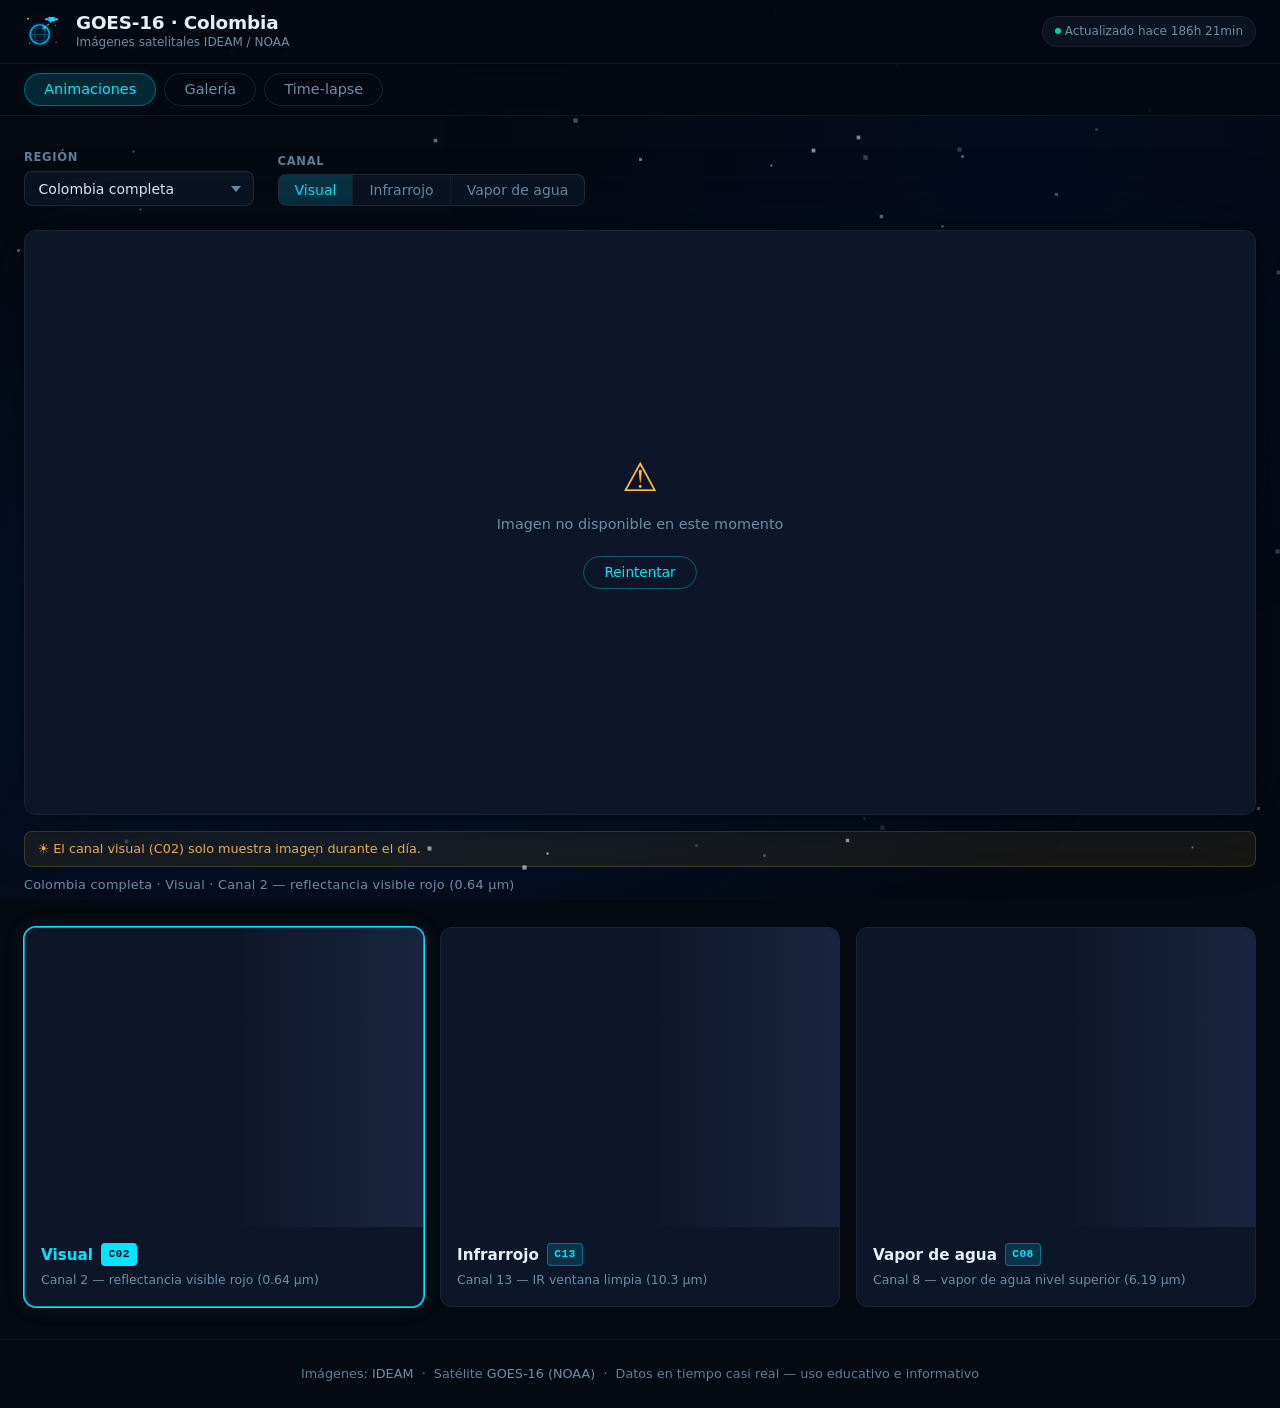
==== commit b356e9d1: "chore: actualizar manifest satelital [bot]" ====
--- a/index.html
+++ b/index.html
@@ -180,6 +180,6 @@
   <!-- Entry point (ES module) -->
   <script type="module" src="js/app.js?v=3"></script>
 
-  <script type="application/json" id="manifest-inline">{"generated_utc":"2026-11-28T09:01:54.122Z","source":"https://bart.ideam.gov.co/geotiff/goes16","gifs":{"base_url":"https://bart.ideam.gov.co/geotiff/goes16/GIFS","categories":{"VISUAL":{"label":"Visual","subfolder":"VISUAL","canal":"C02","description":"Canal 2 — reflectancia visible rojo (0.64 µm)"},"INFRARROJO":{"label":"Infrarrojo","subfolder":"INFRARROJO","canal":"C13","description":"Canal 13 — IR ventana limpia (10.3 µm)"},"VAPOR_AGUA":{"label":"Vapor de agua","subfolder":"VAPOR_AGUA","canal":"C08","description":"Canal 8 — vapor de agua nivel superior (6.19 µm)"}},"regions":[{"id":"AMAZONAS","label":"Amazonas"},{"id":"ANTIOQUIA","label":"Antioquia"},{"id":"ARAUCA","label":"Arauca"},{"id":"BARRANCABERMEJA","label":"Barrancabermeja"},{"id":"BOGOTA","label":"Bogotá"},{"id":"BUCARAMANGA","label":"Bucaramanga"},{"id":"CARIBE","label":"Caribe"},{"id":"CARIBE2","label":"Caribe 2"},{"id":"CARIBE_PCT","label":"Caribe PCT"},{"id":"CAUCA_MOCOA","label":"Cauca — Mocoa"},{"id":"CHOCO","label":"Chocó"},{"id":"COLOMBIA","label":"Colombia completa","hero":true},{"id":"CORNARE","label":"Cornare"},{"id":"CRPA_05","label":"CRPA 05"},{"id":"CUCUTA","label":"Cúcuta"},{"id":"CUNDINAMARCA","label":"Cundinamarca"},{"id":"DUITAMA","label":"Duitama"},{"id":"FULLDISK","label":"Disco completo"},{"id":"GUAVIARE","label":"Guaviare"},{"id":"IDIGER","label":"IDIGER"},{"id":"MITU","label":"Mitú"},{"id":"MOJANA","label":"La Mojana"},{"id":"SAN_ANDRES","label":"San Andrés y Providencia"}],"verified":{"AMAZONAS_C13":{"ok":true,"last_modified":"Sat, 28 Nov 2026 09:01:39 GMT"},"ANTIOQUIA_C02":{"ok":true,"last_modified":"Sat, 28 Nov 2026 02:01:45 GMT"},"ANTIOQUIA_C08":{"ok":true,"last_modified":"Sat, 28 Nov 2026 09:01:41 GMT"},"AMAZONAS_C02":{"ok":true,"last_modified":"Sat, 28 Nov 2026 02:11:41 GMT"},"ANTIOQUIA_C13":{"ok":true,"last_modified":"Sat, 28 Nov 2026 09:01:39 GMT"},"AMAZONAS_C08":{"ok":true,"last_modified":"Sat, 28 Nov 2026 09:01:42 GMT"},"ARAUCA_C13":{"ok":true,"last_modified":"Sat, 28 Nov 2026 09:01:40 GMT"},"ARAUCA_C02":{"ok":true,"last_modified":"Sat, 28 Nov 2026 09:01:42 GMT"},"ARAUCA_C08":{"ok":true,"last_modified":"Sat, 28 Nov 2026 09:01:42 GMT"},"BARRANCABERMEJA_C13":{"ok":true,"last_modified":"Sat, 28 Nov 2026 09:01:40 GMT"},"BOGOTA_C02":{"ok":true,"last_modified":"Sat, 28 Nov 2026 01:51:41 GMT"},"BARRANCABERMEJA_C02":{"ok":true,"last_modified":"Sat, 28 Nov 2026 01:41:42 GMT"},"BARRANCABERMEJA_C08":{"ok":true,"last_modified":"Sat, 28 Nov 2026 09:01:42 GMT"},"BOGOTA_C13":{"ok":true,"last_modified":"Sat, 28 Nov 2026 09:01:40 GMT"},"BOGOTA_C08":{"ok":true,"last_modified":"Sat, 28 Nov 2026 09:01:41 GMT"},"BUCARAMANGA_C02":{"ok":true,"last_modified":"Sat, 28 Nov 2026 01:51:41 GMT"},"BUCARAMANGA_C08":{"ok":true,"last_modified":"Sat, 28 Nov 2026 09:01:42 GMT"},"BUCARAMANGA_C13":{"ok":true,"last_modified":"Sat, 28 Nov 2026 09:01:40 GMT"},"CARIBE_C02":{"ok":true,"last_modified":"Sat, 28 Nov 2026 09:01:42 GMT"},"CARIBE_C13":{"ok":true,"last_modified":"Sat, 28 Nov 2026 09:01:41 GMT"},"CARIBE_PCT_C13":{"ok":true,"last_modified":"Sat, 28 Nov 2026 09:01:41 GMT"},"CARIBE_PCT_C02":{"ok":true,"last_modified":"Sat, 28 Nov 2026 09:01:42 GMT"},"CARIBE2_C13":{"ok":true,"last_modified":"Sat, 28 Nov 2026 09:01:41 GMT"},"CARIBE2_C08":{"ok":true,"last_modified":"Sat, 28 Nov 2026 09:01:42 GMT"},"CAUCA_MOCOA_C08":{"ok":true,"last_modified":"Sat, 28 Nov 2026 09:01:42 GMT"},"CAUCA_MOCOA_C13":{"ok":true,"last_modified":"Sat, 28 Nov 2026 09:01:41 GMT"},"CAUCA_MOCOA_C02":{"ok":true,"last_modified":"Sat, 28 Nov 2026 02:11:41 GMT"},"CARIBE2_C02":{"ok":true,"last_modified":"Sat, 28 Nov 2026 09:01:42 GMT"},"CHOCO_C08":{"ok":true,"last_modified":"Sat, 28 Nov 2026 09:01:41 GMT"},"CARIBE_C08":{"ok":true,"last_modified":"Sat, 28 Nov 2026 09:01:41 GMT"},"CHOCO_C13":{"ok":true,"last_modified":"Sat, 28 Nov 2026 09:01:41 GMT"},"CHOCO_C02":{"ok":true,"last_modified":"Sat, 28 Nov 2026 02:11:41 GMT"},"COLOMBIA_C08":{"ok":true,"last_modified":"Sat, 28 Nov 2026 09:01:42 GMT"},"COLOMBIA_C02":{"ok":true,"last_modified":"Sat, 28 Nov 2026 09:01:42 GMT"},"CARIBE_PCT_C08":{"ok":true,"last_modified":"Sat, 28 Nov 2026 09:01:42 GMT"},"COLOMBIA_C13":{"ok":true,"last_modified":"Sat, 28 Nov 2026 09:01:41 GMT"},"CORNARE_C08":{"ok":true,"last_modified":"Sat, 28 Nov 2026 09:01:42 GMT"},"CORNARE_C13":{"ok":true,"last_modified":"Sat, 28 Nov 2026 09:01:41 GMT"},"CRPA_05_C02":{"ok":true,"last_modified":"Sat, 28 Nov 2026 01:51:41 GMT"},"CORNARE_C02":{"ok":true,"last_modified":"Sat, 28 Nov 2026 01:51:41 GMT"},"CUNDINAMARCA_C02":{"ok":true,"last_modified":"Sat, 28 Nov 2026 01:51:41 GMT"},"CRPA_05_C13":{"ok":true,"last_modified":"Sat, 28 Nov 2026 09:01:41 GMT"},"CRPA_05_C08":{"ok":true,"last_modified":"Sat, 28 Nov 2026 09:01:42 GMT"},"CUCUTA_C13":{"ok":true,"last_modified":"Sat, 28 Nov 2026 09:01:41 GMT"},"CUCUTA_C02":{"ok":true,"last_modified":"Sat, 28 Nov 2026 01:41:42 GMT"},"CUNDINAMARCA_C13":{"ok":true,"last_modified":"Sat, 28 Nov 2026 09:01:41 GMT"},"DUITAMA_C02":{"ok":true,"last_modified":"Sat, 28 Nov 2026 01:41:42 GMT"},"CUNDINAMARCA_C08":{"ok":true,"last_modified":"Sat, 28 Nov 2026 09:01:42 GMT"},"DUITAMA_C08":{"ok":true,"last_modified":"Sat, 28 Nov 2026 09:01:42 GMT"},"FULLDISK_C08":{"ok":true,"last_modified":"Sat, 28 Nov 2026 09:01:42 GMT"},"FULLDISK_C02":{"ok":true,"last_modified":"Sat, 28 Nov 2026 09:01:42 GMT"},"FULLDISK_C13":{"ok":true,"last_modified":"Sat, 28 Nov 2026 09:01:41 GMT"},"CUCUTA_C08":{"ok":true,"last_modified":"Sat, 28 Nov 2026 09:01:42 GMT"},"GUAVIARE_C02":{"ok":true,"last_modified":"Sat, 28 Nov 2026 01:51:41 GMT"},"GUAVIARE_C13":{"ok":true,"last_modified":"Sat, 28 Nov 2026 09:01:41 GMT"},"DUITAMA_C13":{"ok":true,"last_modified":"Sat, 28 Nov 2026 09:01:41 GMT"},"IDIGER_C02":{"ok":true,"last_modified":"Sat, 28 Nov 2026 01:51:41 GMT"},"IDIGER_C13":{"ok":true,"last_modified":"Sat, 28 Nov 2026 09:01:41 GMT"},"IDIGER_C08":{"ok":true,"last_modified":"Sat, 28 Nov 2026 09:01:42 GMT"},"MITU_C13":{"ok":true,"last_modified":"Sat, 28 Nov 2026 09:01:41 GMT"},"GUAVIARE_C08":{"ok":true,"last_modified":"Sat, 28 Nov 2026 09:01:42 GMT"},"MITU_C02":{"ok":true,"last_modified":"Sat, 28 Nov 2026 01:51:41 GMT"},"MOJANA_C02":{"ok":true,"last_modified":"Sat, 28 Nov 2026 09:01:42 GMT"},"MOJANA_C13":{"ok":true,"last_modified":"Sat, 28 Nov 2026 09:01:41 GMT"},"MITU_C08":{"ok":true,"last_modified":"Sat, 28 Nov 2026 09:01:41 GMT"},"MOJANA_C08":{"ok":true,"last_modified":"Sat, 28 Nov 2026 09:01:42 GMT"},"SAN_ANDRES_C13":{"ok":true,"last_modified":"Sat, 28 Nov 2026 09:01:41 GMT"},"SAN_ANDRES_C02":{"ok":true,"last_modified":"Sat, 28 Nov 2026 09:01:42 GMT"},"SAN_ANDRES_C08":{"ok":true,"last_modified":"Sat, 28 Nov 2026 09:01:42 GMT"}}},"regions":{"Colombia":{"products":{"C01":{"label":"Visible azul","type":"channel","frames":[{"ts":"202611280840","url":"https://bart.ideam.gov.co/geotiff/goes16/Colombia/C01/C01_Rad_202611280840.jpg"},{"ts":"202611280830","url":"https://bart.ideam.gov.co/geotiff/goes16/Colombia/C01/C01_Rad_202611280830.jpg"},{"ts":"202611280810","url":"https://bart.ideam.gov.co/geotiff/goes16/Colombia/C01/C01_Rad_202611280810.jpg"},{"ts":"202611280800","url":"https://bart.ideam.gov.co/geotiff/goes16/Colombia/C01/C01_Rad_202611280800.jpg"},{"ts":"202611280750","url":"https://bart.ideam.gov.co/geotiff/goes16/Colombia/C01/C01_Rad_202611280750.jpg"},{"ts":"202611280740","url":"https://bart.ideam.gov.co/geotiff/goes16/Colombia/C01/C01_Rad_202611280740.jpg"}]},"C02":{"label":"Visible rojo","type":"channel","frames":[{"ts":"202611280840","url":"https://bart.ideam.gov.co/geotiff/goes16/Colombia/C02/C02_Rad_202611280840.jpg"},{"ts":"202611280820","url":"https://bart.ideam.gov.co/geotiff/goes16/Colombia/C02/C02_Rad_202611280820.jpg"},{"ts":"202611280810","url":"https://bart.ideam.gov.co/geotiff/goes16/Colombia/C02/C02_Rad_202611280810.jpg"},{"ts":"202611280750","url":"https://bart.ideam.gov.co/geotiff/goes16/Colombia/C02/C02_Rad_202611280750.jpg"},{"ts":"202611280740","url":"https://bart.ideam.gov.co/geotiff/goes16/Colombia/C02/C02_Rad_202611280740.jpg"},{"ts":"202611280720","url":"https://bart.ideam.gov.co/geotiff/goes16/Colombia/C02/C02_Rad_202611280720.jpg"}]},"C03":{"label":"Veggie (0.86 µm)","type":"channel","frames":[{"ts":"202611280840","url":"https://bart.ideam.gov.co/geotiff/goes16/Colombia/C03/C03_Rad_202611280840.jpg"},{"ts":"202611280830","url":"https://bart.ideam.gov.co/geotiff/goes16/Colombia/C03/C03_Rad_202611280830.jpg"},{"ts":"202611280810","url":"https://bart.ideam.gov.co/geotiff/goes16/Colombia/C03/C03_Rad_202611280810.jpg"},{"ts":"202611280800","url":"https://bart.ideam.gov.co/geotiff/goes16/Colombia/C03/C03_Rad_202611280800.jpg"},{"ts":"202611280750","url":"https://bart.ideam.gov.co/geotiff/goes16/Colombia/C03/C03_Rad_202611280750.jpg"},{"ts":"202611280740","url":"https://bart.ideam.gov.co/geotiff/goes16/Colombia/C03/C03_Rad_202611280740.jpg"}]},"C04":{"label":"Cirrus (1.37 µm)","type":"channel","frames":[{"ts":"202611280840","url":"https://bart.ideam.gov.co/geotiff/goes16/Colombia/C04/C04_Rad_202611280840.jpg"},{"ts":"202611280830","url":"https://bart.ideam.gov.co/geotiff/goes16/Colombia/C04/C04_Rad_202611280830.jpg"},{"ts":"202611280820","url":"https://bart.ideam.gov.co/geotiff/goes16/Colombia/C04/C04_Rad_202611280820.jpg"},{"ts":"202611280810","url":"https://bart.ideam.gov.co/geotiff/goes16/Colombia/C04/C04_Rad_202611280810.jpg"},{"ts":"202611280800","url":"https://bart.ideam.gov.co/geotiff/goes16/Colombia/C04/C04_Rad_202611280800.jpg"},{"ts":"202611280750","url":"https://bart.ideam.gov.co/geotiff/goes16/Colombia/C04/C04_Rad_202611280750.jpg"}]},"C05":{"label":"Nieve/hielo (1.6 µm)","type":"channel","frames":[{"ts":"202611280840","url":"https://bart.ideam.gov.co/geotiff/goes16/Colombia/C05/C05_Rad_202611280840.jpg"},{"ts":"202611280830","url":"https://bart.ideam.gov.co/geotiff/goes16/Colombia/C05/C05_Rad_202611280830.jpg"},{"ts":"202611280810","url":"https://bart.ideam.gov.co/geotiff/goes16/Colombia/C05/C05_Rad_202611280810.jpg"},{"ts":"202611280800","url":"https://bart.ideam.gov.co/geotiff/goes16/Colombia/C05/C05_Rad_202611280800.jpg"},{"ts":"202611280750","url":"https://bart.ideam.gov.co/geotiff/goes16/Colombia/C05/C05_Rad_202611280750.jpg"},{"ts":"202611280740","url":"https://bart.ideam.gov.co/geotiff/goes16/Colombia/C05/C05_Rad_202611280740.jpg"}]},"C06":{"label":"Nube convectica (2.2 µm)","type":"channel","frames":[{"ts":"202611280840","url":"https://bart.ideam.gov.co/geotiff/goes16/Colombia/C06/C06_Rad_202611280840.jpg"},{"ts":"202611280830","url":"https://bart.ideam.gov.co/geotiff/goes16/Colombia/C06/C06_Rad_202611280830.jpg"},{"ts":"202611280820","url":"https://bart.ideam.gov.co/geotiff/goes16/Colombia/C06/C06_Rad_202611280820.jpg"},{"ts":"202611280810","url":"https://bart.ideam.gov.co/geotiff/goes16/Colombia/C06/C06_Rad_202611280810.jpg"},{"ts":"202611280800","url":"https://bart.ideam.gov.co/geotiff/goes16/Colombia/C06/C06_Rad_202611280800.jpg"},{"ts":"202611280750","url":"https://bart.ideam.gov.co/geotiff/goes16/Colombia/C06/C06_Rad_202611280750.jpg"}]},"C07":{"label":"IR shortwave (3.9 µm)","type":"channel","frames":[{"ts":"202611280840","url":"https://bart.ideam.gov.co/geotiff/goes16/Colombia/C07/C07_Rad_202611280840.jpg"},{"ts":"202611280830","url":"https://bart.ideam.gov.co/geotiff/goes16/Colombia/C07/C07_Rad_202611280830.jpg"},{"ts":"202611280810","url":"https://bart.ideam.gov.co/geotiff/goes16/Colombia/C07/C07_Rad_202611280810.jpg"},{"ts":"202611280800","url":"https://bart.ideam.gov.co/geotiff/goes16/Colombia/C07/C07_Rad_202611280800.jpg"},{"ts":"202611280750","url":"https://bart.ideam.gov.co/geotiff/goes16/Colombia/C07/C07_Rad_202611280750.jpg"},{"ts":"202611280740","url":"https://bart.ideam.gov.co/geotiff/goes16/Colombia/C07/C07_Rad_202611280740.jpg"}]},"C08":{"label":"Vapor de agua superior","type":"channel","frames":[{"ts":"202611280840","url":"https://bart.ideam.gov.co/geotiff/goes16/Colombia/C08/C08_Rad_202611280840.jpg"},{"ts":"202611280830","url":"https://bart.ideam.gov.co/geotiff/goes16/Colombia/C08/C08_Rad_202611280830.jpg"},{"ts":"202611280810","url":"https://bart.ideam.gov.co/geotiff/goes16/Colombia/C08/C08_Rad_202611280810.jpg"},{"ts":"202611280800","url":"https://bart.ideam.gov.co/geotiff/goes16/Colombia/C08/C08_Rad_202611280800.jpg"},{"ts":"202611280750","url":"https://bart.ideam.gov.co/geotiff/goes16/Colombia/C08/C08_Rad_202611280750.jpg"},{"ts":"202611280740","url":"https://bart.ideam.gov.co/geotiff/goes16/Colombia/C08/C08_Rad_202611280740.jpg"}]},"C09":{"label":"Vapor de agua medio","type":"channel","frames":[{"ts":"202611280840","url":"https://bart.ideam.gov.co/geotiff/goes16/Colombia/C09/C09_Rad_202611280840.jpg"},{"ts":"202611280830","url":"https://bart.ideam.gov.co/geotiff/goes16/Colombia/C09/C09_Rad_202611280830.jpg"},{"ts":"202611280810","url":"https://bart.ideam.gov.co/geotiff/goes16/Colombia/C09/C09_Rad_202611280810.jpg"},{"ts":"202611280800","url":"https://bart.ideam.gov.co/geotiff/goes16/Colombia/C09/C09_Rad_202611280800.jpg"},{"ts":"202611280750","url":"https://bart.ideam.gov.co/geotiff/goes16/Colombia/C09/C09_Rad_202611280750.jpg"},{"ts":"202611280740","url":"https://bart.ideam.gov.co/geotiff/goes16/Colombia/C09/C09_Rad_202611280740.jpg"}]},"C10":{"label":"Vapor de agua inferior","type":"channel","frames":[{"ts":"202611280840","url":"https://bart.ideam.gov.co/geotiff/goes16/Colombia/C10/C10_Rad_202611280840.jpg"},{"ts":"202611280830","url":"https://bart.ideam.gov.co/geotiff/goes16/Colombia/C10/C10_Rad_202611280830.jpg"},{"ts":"202611280810","url":"https://bart.ideam.gov.co/geotiff/goes16/Colombia/C10/C10_Rad_202611280810.jpg"},{"ts":"202611280800","url":"https://bart.ideam.gov.co/geotiff/goes16/Colombia/C10/C10_Rad_202611280800.jpg"},{"ts":"202611280750","url":"https://bart.ideam.gov.co/geotiff/goes16/Colombia/C10/C10_Rad_202611280750.jpg"},{"ts":"202611280740","url":"https://bart.ideam.gov.co/geotiff/goes16/Colombia/C10/C10_Rad_202611280740.jpg"}]},"C11":{"label":"IR nube/superficie","type":"channel","frames":[{"ts":"202611280840","url":"https://bart.ideam.gov.co/geotiff/goes16/Colombia/C11/C11_Rad_202611280840.jpg"},{"ts":"202611280830","url":"https://bart.ideam.gov.co/geotiff/goes16/Colombia/C11/C11_Rad_202611280830.jpg"},{"ts":"202611280820","url":"https://bart.ideam.gov.co/geotiff/goes16/Colombia/C11/C11_Rad_202611280820.jpg"},{"ts":"202611280810","url":"https://bart.ideam.gov.co/geotiff/goes16/Colombia/C11/C11_Rad_202611280810.jpg"},{"ts":"202611280800","url":"https://bart.ideam.gov.co/geotiff/goes16/Colombia/C11/C11_Rad_202611280800.jpg"},{"ts":"202611280750","url":"https://bart.ideam.gov.co/geotiff/goes16/Colombia/C11/C11_Rad_202611280750.jpg"}]},"C12":{"label":"IR ozono (9.6 µm)","type":"channel","frames":[{"ts":"202611280840","url":"https://bart.ideam.gov.co/geotiff/goes16/Colombia/C12/C12_Rad_202611280840.jpg"},{"ts":"202611280830","url":"https://bart.ideam.gov.co/geotiff/goes16/Colombia/C12/C12_Rad_202611280830.jpg"},{"ts":"202611280810","url":"https://bart.ideam.gov.co/geotiff/goes16/Colombia/C12/C12_Rad_202611280810.jpg"},{"ts":"202611280800","url":"https://bart.ideam.gov.co/geotiff/goes16/Colombia/C12/C12_Rad_202611280800.jpg"},{"ts":"202611280750","url":"https://bart.ideam.gov.co/geotiff/goes16/Colombia/C12/C12_Rad_202611280750.jpg"},{"ts":"202611280740","url":"https://bart.ideam.gov.co/geotiff/goes16/Colombia/C12/C12_Rad_202611280740.jpg"}]},"C13":{"label":"IR ventana limpia","type":"channel","frames":[{"ts":"202611280840","url":"https://bart.ideam.gov.co/geotiff/goes16/Colombia/C13/C13_Rad_202611280840.jpg"},{"ts":"202611280830","url":"https://bart.ideam.gov.co/geotiff/goes16/Colombia/C13/C13_Rad_202611280830.jpg"},{"ts":"202611280810","url":"https://bart.ideam.gov.co/geotiff/goes16/Colombia/C13/C13_Rad_202611280810.jpg"},{"ts":"202611280800","url":"https://bart.ideam.gov.co/geotiff/goes16/Colombia/C13/C13_Rad_202611280800.jpg"},{"ts":"202611280750","url":"https://bart.ideam.gov.co/geotiff/goes16/Colombia/C13/C13_Rad_202611280750.jpg"},{"ts":"202611280740","url":"https://bart.ideam.gov.co/geotiff/goes16/Colombia/C13/C13_Rad_202611280740.jpg"}]},"C14":{"label":"IR ventana (11.2 µm)","type":"channel","frames":[{"ts":"202611280840","url":"https://bart.ideam.gov.co/geotiff/goes16/Colombia/C14/C14_Rad_202611280840.jpg"},{"ts":"202611280830","url":"https://bart.ideam.gov.co/geotiff/goes16/Colombia/C14/C14_Rad_202611280830.jpg"},{"ts":"202611280820","url":"https://bart.ideam.gov.co/geotiff/goes16/Colombia/C14/C14_Rad_202611280820.jpg"},{"ts":"202611280810","url":"https://bart.ideam.gov.co/geotiff/goes16/Colombia/C14/C14_Rad_202611280810.jpg"},{"ts":"202611280800","url":"https://bart.ideam.gov.co/geotiff/goes16/Colombia/C14/C14_Rad_202611280800.jpg"},{"ts":"202611280750","url":"https://bart.ideam.gov.co/geotiff/goes16/Colombia/C14/C14_Rad_202611280750.jpg"}]},"C15":{"label":"IR CO₂ (12.3 µm)","type":"channel","frames":[{"ts":"202611280830","url":"https://bart.ideam.gov.co/geotiff/goes16/Colombia/C15/C15_Rad_202611280830.jpg"},{"ts":"202611280810","url":"https://bart.ideam.gov.co/geotiff/goes16/Colombia/C15/C15_Rad_202611280810.jpg"},{"ts":"202611280800","url":"https://bart.ideam.gov.co/geotiff/goes16/Colombia/C15/C15_Rad_202611280800.jpg"},{"ts":"202611280750","url":"https://bart.ideam.gov.co/geotiff/goes16/Colombia/C15/C15_Rad_202611280750.jpg"},{"ts":"202611280730","url":"https://bart.ideam.gov.co/geotiff/goes16/Colombia/C15/C15_Rad_202611280730.jpg"},{"ts":"202611280720","url":"https://bart.ideam.gov.co/geotiff/goes16/Colombia/C15/C15_Rad_202611280720.jpg"}]},"C16":{"label":"IR CO₂ (13.3 µm)","type":"channel","frames":[{"ts":"202611280840","url":"https://bart.ideam.gov.co/geotiff/goes16/Colombia/C16/C16_Rad_202611280840.jpg"},{"ts":"202611280830","url":"https://bart.ideam.gov.co/geotiff/goes16/Colombia/C16/C16_Rad_202611280830.jpg"},{"ts":"202611280810","url":"https://bart.ideam.gov.co/geotiff/goes16/Colombia/C16/C16_Rad_202611280810.jpg"},{"ts":"202611280800","url":"https://bart.ideam.gov.co/geotiff/goes16/Colombia/C16/C16_Rad_202611280800.jpg"},{"ts":"202611280750","url":"https://bart.ideam.gov.co/geotiff/goes16/Colombia/C16/C16_Rad_202611280750.jpg"},{"ts":"202611280740","url":"https://bart.ideam.gov.co/geotiff/goes16/Colombia/C16/C16_Rad_202611280740.jpg"}]},"AIR_MASS":{"label":"Masa de aire","type":"product","frames":[{"ts":"202611280830","url":"https://bart.ideam.gov.co/geotiff/goes16/Colombia/AIR_MASS/AIR_MASS_202611280830.jpg"},{"ts":"202611280810","url":"https://bart.ideam.gov.co/geotiff/goes16/Colombia/AIR_MASS/AIR_MASS_202611280810.jpg"},{"ts":"202611280750","url":"https://bart.ideam.gov.co/geotiff/goes16/Colombia/AIR_MASS/AIR_MASS_202611280750.jpg"},{"ts":"202611280740","url":"https://bart.ideam.gov.co/geotiff/goes16/Colombia/AIR_MASS/AIR_MASS_202611280740.jpg"},{"ts":"202611280730","url":"https://bart.ideam.gov.co/geotiff/goes16/Colombia/AIR_MASS/AIR_MASS_202611280730.jpg"},{"ts":"202611280710","url":"https://bart.ideam.gov.co/geotiff/goes16/Colombia/AIR_MASS/AIR_MASS_202611280710.jpg"}]},"ASH":{"label":"Ceniza volcánica","type":"product","frames":[{"ts":"202611280830","url":"https://bart.ideam.gov.co/geotiff/goes16/Colombia/ASH/ASH_202611280830.jpg"},{"ts":"202611280810","url":"https://bart.ideam.gov.co/geotiff/goes16/Colombia/ASH/ASH_202611280810.jpg"},{"ts":"202611280750","url":"https://bart.ideam.gov.co/geotiff/goes16/Colombia/ASH/ASH_202611280750.jpg"},{"ts":"202611280740","url":"https://bart.ideam.gov.co/geotiff/goes16/Colombia/ASH/ASH_202611280740.jpg"},{"ts":"202611280730","url":"https://bart.ideam.gov.co/geotiff/goes16/Colombia/ASH/ASH_202611280730.jpg"},{"ts":"202611280710","url":"https://bart.ideam.gov.co/geotiff/goes16/Colombia/ASH/ASH_202611280710.jpg"}]},"DAY_CLOUD":{"label":"Nube diurna fase","type":"product","frames":[{"ts":"202611280830","url":"https://bart.ideam.gov.co/geotiff/goes16/Colombia/DAY_CLOUD/DAY_CLOUD_202611280830.jpg"},{"ts":"202611280810","url":"https://bart.ideam.gov.co/geotiff/goes16/Colombia/DAY_CLOUD/DAY_CLOUD_202611280810.jpg"},{"ts":"202611280750","url":"https://bart.ideam.gov.co/geotiff/goes16/Colombia/DAY_CLOUD/DAY_CLOUD_202611280750.jpg"},{"ts":"202611280740","url":"https://bart.ideam.gov.co/geotiff/goes16/Colombia/DAY_CLOUD/DAY_CLOUD_202611280740.jpg"},{"ts":"202611280730","url":"https://bart.ideam.gov.co/geotiff/goes16/Colombia/DAY_CLOUD/DAY_CLOUD_202611280730.jpg"},{"ts":"202611280710","url":"https://bart.ideam.gov.co/geotiff/goes16/Colombia/DAY_CLOUD/DAY_CLOUD_202611280710.jpg"}]},"DAY_CONV":{"label":"Convección diurna","type":"product","frames":[{"ts":"202611280830","url":"https://bart.ideam.gov.co/geotiff/goes16/Colombia/DAY_CONV/DAY_CONV_202611280830.jpg"},{"ts":"202611280810","url":"https://bart.ideam.gov.co/geotiff/goes16/Colombia/DAY_CONV/DAY_CONV_202611280810.jpg"},{"ts":"202611280750","url":"https://bart.ideam.gov.co/geotiff/goes16/Colombia/DAY_CONV/DAY_CONV_202611280750.jpg"},{"ts":"202611280740","url":"https://bart.ideam.gov.co/geotiff/goes16/Colombia/DAY_CONV/DAY_CONV_202611280740.jpg"},{"ts":"202611280730","url":"https://bart.ideam.gov.co/geotiff/goes16/Colombia/DAY_CONV/DAY_CONV_202611280730.jpg"},{"ts":"202611280710","url":"https://bart.ideam.gov.co/geotiff/goes16/Colombia/DAY_CONV/DAY_CONV_202611280710.jpg"}]},"DUST":{"label":"Polvo y aerosoles","type":"product","frames":[{"ts":"202611280830","url":"https://bart.ideam.gov.co/geotiff/goes16/Colombia/DUST/DUST_202611280830.jpg"},{"ts":"202611280810","url":"https://bart.ideam.gov.co/geotiff/goes16/Colombia/DUST/DUST_202611280810.jpg"},{"ts":"202611280750","url":"https://bart.ideam.gov.co/geotiff/goes16/Colombia/DUST/DUST_202611280750.jpg"},{"ts":"202611280740","url":"https://bart.ideam.gov.co/geotiff/goes16/Colombia/DUST/DUST_202611280740.jpg"},{"ts":"202611280730","url":"https://bart.ideam.gov.co/geotiff/goes16/Colombia/DUST/DUST_202611280730.jpg"},{"ts":"202611280710","url":"https://bart.ideam.gov.co/geotiff/goes16/Colombia/DUST/DUST_202611280710.jpg"}]},"FIRE_TEMP":{"label":"Temperatura de fuego","type":"product","frames":[{"ts":"202611280830","url":"https://bart.ideam.gov.co/geotiff/goes16/Colombia/FIRE_TEMP/FIRE_TEMP_202611280830.jpg"},{"ts":"202611280810","url":"https://bart.ideam.gov.co/geotiff/goes16/Colombia/FIRE_TEMP/FIRE_TEMP_202611280810.jpg"},{"ts":"202611280750","url":"https://bart.ideam.gov.co/geotiff/goes16/Colombia/FIRE_TEMP/FIRE_TEMP_202611280750.jpg"},{"ts":"202611280740","url":"https://bart.ideam.gov.co/geotiff/goes16/Colombia/FIRE_TEMP/FIRE_TEMP_202611280740.jpg"},{"ts":"202611280730","url":"https://bart.ideam.gov.co/geotiff/goes16/Colombia/FIRE_TEMP/FIRE_TEMP_202611280730.jpg"},{"ts":"202611280710","url":"https://bart.ideam.gov.co/geotiff/goes16/Colombia/FIRE_TEMP/FIRE_TEMP_202611280710.jpg"}]},"SNOW_FOG":{"label":"Nieve y niebla","type":"product","frames":[{"ts":"202611280830","url":"https://bart.ideam.gov.co/geotiff/goes16/Colombia/SNOW_FOG/SNOW_FOG_202611280830.jpg"},{"ts":"202611280810","url":"https://bart.ideam.gov.co/geotiff/goes16/Colombia/SNOW_FOG/SNOW_FOG_202611280810.jpg"},{"ts":"202611280750","url":"https://bart.ideam.gov.co/geotiff/goes16/Colombia/SNOW_FOG/SNOW_FOG_202611280750.jpg"},{"ts":"202611280740","url":"https://bart.ideam.gov.co/geotiff/goes16/Colombia/SNOW_FOG/SNOW_FOG_202611280740.jpg"},{"ts":"202611280730","url":"https://bart.ideam.gov.co/geotiff/goes16/Colombia/SNOW_FOG/SNOW_FOG_202611280730.jpg"},{"ts":"202611280710","url":"https://bart.ideam.gov.co/geotiff/goes16/Colombia/SNOW_FOG/SNOW_FOG_202611280710.jpg"}]},"TRUE_COLOR":{"label":"Color verdadero","type":"product","frames":[{"ts":"202611280830","url":"https://bart.ideam.gov.co/geotiff/goes16/Colombia/TRUE_COLOR/TRUE_COLOR_202611280830.jpg"},{"ts":"202611280820","url":"https://bart.ideam.gov.co/geotiff/goes16/Colombia/TRUE_COLOR/TRUE_COLOR_202611280820.jpg"},{"ts":"202611280810","url":"https://bart.ideam.gov.co/geotiff/goes16/Colombia/TRUE_COLOR/TRUE_COLOR_202611280810.jpg"},{"ts":"202611280800","url":"https://bart.ideam.gov.co/geotiff/goes16/Colombia/TRUE_COLOR/TRUE_COLOR_202611280800.jpg"},{"ts":"202611280750","url":"https://bart.ideam.gov.co/geotiff/goes16/Colombia/TRUE_COLOR/TRUE_COLOR_202611280750.jpg"},{"ts":"202611280740","url":"https://bart.ideam.gov.co/geotiff/goes16/Colombia/TRUE_COLOR/TRUE_COLOR_202611280740.jpg"}]},"WATER_VAPOR":{"label":"Vapor de agua RGB","type":"product","frames":[{"ts":"202611280830","url":"https://bart.ideam.gov.co/geotiff/goes16/Colombia/WATER_VAPOR/WATER_VAPOR_202611280830.jpg"},{"ts":"202611280810","url":"https://bart.ideam.gov.co/geotiff/goes16/Colombia/WATER_VAPOR/WATER_VAPOR_202611280810.jpg"},{"ts":"202611280750","url":"https://bart.ideam.gov.co/geotiff/goes16/Colombia/WATER_VAPOR/WATER_VAPOR_202611280750.jpg"},{"ts":"202611280740","url":"https://bart.ideam.gov.co/geotiff/goes16/Colombia/WATER_VAPOR/WATER_VAPOR_202611280740.jpg"},{"ts":"202611280730","url":"https://bart.ideam.gov.co/geotiff/goes16/Colombia/WATER_VAPOR/WATER_VAPOR_202611280730.jpg"},{"ts":"202611280710","url":"https://bart.ideam.gov.co/geotiff/goes16/Colombia/WATER_VAPOR/WATER_VAPOR_202611280710.jpg"}]}}},"Global":{"products":{"C02":{"label":"Visible rojo (global)","type":"channel","frames":[{"ts":"202611280840","url":"https://bart.ideam.gov.co/geotiff/goes16/Global/C02/C02_Rad_202611280840.jpg"},{"ts":"202611280830","url":"https://bart.ideam.gov.co/geotiff/goes16/Global/C02/C02_Rad_202611280830.jpg"},{"ts":"202611280820","url":"https://bart.ideam.gov.co/geotiff/goes16/Global/C02/C02_Rad_202611280820.jpg"},{"ts":"202611280810","url":"https://bart.ideam.gov.co/geotiff/goes16/Global/C02/C02_Rad_202611280810.jpg"},{"ts":"202611280800","url":"https://bart.ideam.gov.co/geotiff/goes16/Global/C02/C02_Rad_202611280800.jpg"},{"ts":"202611280750","url":"https://bart.ideam.gov.co/geotiff/goes16/Global/C02/C02_Rad_202611280750.jpg"}]},"C08":{"label":"Vapor de agua (global)","type":"channel","frames":[{"ts":"202611280840","url":"https://bart.ideam.gov.co/geotiff/goes16/Global/C08/C08_Rad_202611280840.jpg"},{"ts":"202611280820","url":"https://bart.ideam.gov.co/geotiff/goes16/Global/C08/C08_Rad_202611280820.jpg"},{"ts":"202611280800","url":"https://bart.ideam.gov.co/geotiff/goes16/Global/C08/C08_Rad_202611280800.jpg"},{"ts":"202611280750","url":"https://bart.ideam.gov.co/geotiff/goes16/Global/C08/C08_Rad_202611280750.jpg"},{"ts":"202611280740","url":"https://bart.ideam.gov.co/geotiff/goes16/Global/C08/C08_Rad_202611280740.jpg"},{"ts":"202611280720","url":"https://bart.ideam.gov.co/geotiff/goes16/Global/C08/C08_Rad_202611280720.jpg"}]},"C13":{"label":"IR ventana (global)","type":"channel","frames":[{"ts":"202611280840","url":"https://bart.ideam.gov.co/geotiff/goes16/Global/C13/C13_Rad_202611280840.jpg"},{"ts":"202611280820","url":"https://bart.ideam.gov.co/geotiff/goes16/Global/C13/C13_Rad_202611280820.jpg"},{"ts":"202611280810","url":"https://bart.ideam.gov.co/geotiff/goes16/Global/C13/C13_Rad_202611280810.jpg"},{"ts":"202611280800","url":"https://bart.ideam.gov.co/geotiff/goes16/Global/C13/C13_Rad_202611280800.jpg"},{"ts":"202611280750","url":"https://bart.ideam.gov.co/geotiff/goes16/Global/C13/C13_Rad_202611280750.jpg"},{"ts":"202611280740","url":"https://bart.ideam.gov.co/geotiff/goes16/Global/C13/C13_Rad_202611280740.jpg"}]}}}}}</script>
+  <script type="application/json" id="manifest-inline">{"generated_utc":"2026-11-28T09:31:15.827Z","source":"https://bart.ideam.gov.co/geotiff/goes16","gifs":{"base_url":"https://bart.ideam.gov.co/geotiff/goes16/GIFS","categories":{"VISUAL":{"label":"Visual","subfolder":"VISUAL","canal":"C02","description":"Canal 2 — reflectancia visible rojo (0.64 µm)"},"INFRARROJO":{"label":"Infrarrojo","subfolder":"INFRARROJO","canal":"C13","description":"Canal 13 — IR ventana limpia (10.3 µm)"},"VAPOR_AGUA":{"label":"Vapor de agua","subfolder":"VAPOR_AGUA","canal":"C08","description":"Canal 8 — vapor de agua nivel superior (6.19 µm)"}},"regions":[{"id":"AMAZONAS","label":"Amazonas"},{"id":"ANTIOQUIA","label":"Antioquia"},{"id":"ARAUCA","label":"Arauca"},{"id":"BARRANCABERMEJA","label":"Barrancabermeja"},{"id":"BOGOTA","label":"Bogotá"},{"id":"BUCARAMANGA","label":"Bucaramanga"},{"id":"CARIBE","label":"Caribe"},{"id":"CARIBE2","label":"Caribe 2"},{"id":"CARIBE_PCT","label":"Caribe PCT"},{"id":"CAUCA_MOCOA","label":"Cauca — Mocoa"},{"id":"CHOCO","label":"Chocó"},{"id":"COLOMBIA","label":"Colombia completa","hero":true},{"id":"CORNARE","label":"Cornare"},{"id":"CRPA_05","label":"CRPA 05"},{"id":"CUCUTA","label":"Cúcuta"},{"id":"CUNDINAMARCA","label":"Cundinamarca"},{"id":"DUITAMA","label":"Duitama"},{"id":"FULLDISK","label":"Disco completo"},{"id":"GUAVIARE","label":"Guaviare"},{"id":"IDIGER","label":"IDIGER"},{"id":"MITU","label":"Mitú"},{"id":"MOJANA","label":"La Mojana"},{"id":"SAN_ANDRES","label":"San Andrés y Providencia"}],"verified":{"AMAZONAS_C02":{"ok":true,"last_modified":"Sat, 28 Nov 2026 02:11:41 GMT"},"AMAZONAS_C13":{"ok":true,"last_modified":"Sat, 28 Nov 2026 09:31:40 GMT"},"ANTIOQUIA_C02":{"ok":true,"last_modified":"Sat, 28 Nov 2026 02:01:45 GMT"},"AMAZONAS_C08":{"ok":true,"last_modified":"Sat, 28 Nov 2026 09:31:42 GMT"},"ANTIOQUIA_C08":{"ok":true,"last_modified":"Sat, 28 Nov 2026 09:31:41 GMT"},"ANTIOQUIA_C13":{"ok":true,"last_modified":"Sat, 28 Nov 2026 09:31:40 GMT"},"ARAUCA_C13":{"ok":true,"last_modified":"Sat, 28 Nov 2026 09:31:40 GMT"},"BARRANCABERMEJA_C02":{"ok":true,"last_modified":"Sat, 28 Nov 2026 01:41:42 GMT"},"ARAUCA_C08":{"ok":true,"last_modified":"Sat, 28 Nov 2026 09:31:42 GMT"},"BARRANCABERMEJA_C13":{"ok":true,"last_modified":"Sat, 28 Nov 2026 09:31:40 GMT"},"BARRANCABERMEJA_C08":{"ok":true,"last_modified":"Sat, 28 Nov 2026 09:31:41 GMT"},"BOGOTA_C02":{"ok":true,"last_modified":"Sat, 28 Nov 2026 01:51:41 GMT"},"BOGOTA_C13":{"ok":true,"last_modified":"Sat, 28 Nov 2026 09:31:40 GMT"},"BOGOTA_C08":{"ok":true,"last_modified":"Sat, 28 Nov 2026 09:31:41 GMT"},"BUCARAMANGA_C02":{"ok":true,"last_modified":"Sat, 28 Nov 2026 01:51:41 GMT"},"CARIBE_C13":{"ok":true,"last_modified":"Sat, 28 Nov 2026 09:31:40 GMT"},"CARIBE_C02":{"ok":true,"last_modified":"Sat, 28 Nov 2026 09:31:42 GMT"},"BUCARAMANGA_C08":{"ok":true,"last_modified":"Sat, 28 Nov 2026 09:31:42 GMT"},"CARIBE_C08":{"ok":true,"last_modified":"Sat, 28 Nov 2026 09:31:41 GMT"},"BUCARAMANGA_C13":{"ok":true,"last_modified":"Sat, 28 Nov 2026 09:31:40 GMT"},"CARIBE2_C02":{"ok":true,"last_modified":"Sat, 28 Nov 2026 09:31:42 GMT"},"CARIBE_PCT_C13":{"ok":true,"last_modified":"Sat, 28 Nov 2026 09:31:40 GMT"},"CARIBE2_C08":{"ok":true,"last_modified":"Sat, 28 Nov 2026 09:31:42 GMT"},"CARIBE2_C13":{"ok":true,"last_modified":"Sat, 28 Nov 2026 09:31:40 GMT"},"CARIBE_PCT_C08":{"ok":true,"last_modified":"Sat, 28 Nov 2026 09:31:42 GMT"},"CHOCO_C13":{"ok":true,"last_modified":"Sat, 28 Nov 2026 09:31:41 GMT"},"CAUCA_MOCOA_C08":{"ok":true,"last_modified":"Sat, 28 Nov 2026 09:31:42 GMT"},"CAUCA_MOCOA_C13":{"ok":true,"last_modified":"Sat, 28 Nov 2026 09:31:40 GMT"},"CAUCA_MOCOA_C02":{"ok":true,"last_modified":"Sat, 28 Nov 2026 02:11:41 GMT"},"CHOCO_C02":{"ok":true,"last_modified":"Sat, 28 Nov 2026 02:11:41 GMT"},"CHOCO_C08":{"ok":true,"last_modified":"Sat, 28 Nov 2026 09:31:41 GMT"},"COLOMBIA_C02":{"ok":true,"last_modified":"Sat, 28 Nov 2026 09:31:42 GMT"},"COLOMBIA_C08":{"ok":true,"last_modified":"Sat, 28 Nov 2026 09:31:42 GMT"},"COLOMBIA_C13":{"ok":true,"last_modified":"Sat, 28 Nov 2026 09:31:41 GMT"},"CORNARE_C02":{"ok":true,"last_modified":"Sat, 28 Nov 2026 01:51:41 GMT"},"CORNARE_C13":{"ok":true,"last_modified":"Sat, 28 Nov 2026 09:31:41 GMT"},"CARIBE_PCT_C02":{"ok":true,"last_modified":"Sat, 28 Nov 2026 09:31:42 GMT"},"CRPA_05_C13":{"ok":true,"last_modified":"Sat, 28 Nov 2026 09:31:41 GMT"},"CRPA_05_C02":{"ok":true,"last_modified":"Sat, 28 Nov 2026 01:51:41 GMT"},"CORNARE_C08":{"ok":true,"last_modified":"Sat, 28 Nov 2026 09:31:42 GMT"},"CRPA_05_C08":{"ok":true,"last_modified":"Sat, 28 Nov 2026 09:31:42 GMT"},"CUCUTA_C13":{"ok":true,"last_modified":"Sat, 28 Nov 2026 09:31:41 GMT"},"CUCUTA_C08":{"ok":true,"last_modified":"Sat, 28 Nov 2026 09:31:41 GMT"},"CUNDINAMARCA_C02":{"ok":true,"last_modified":"Sat, 28 Nov 2026 01:51:41 GMT"},"CUCUTA_C02":{"ok":true,"last_modified":"Sat, 28 Nov 2026 01:41:42 GMT"},"CUNDINAMARCA_C08":{"ok":true,"last_modified":"Sat, 28 Nov 2026 09:31:42 GMT"},"DUITAMA_C02":{"ok":true,"last_modified":"Sat, 28 Nov 2026 01:41:42 GMT"},"DUITAMA_C13":{"ok":true,"last_modified":"Sat, 28 Nov 2026 09:31:41 GMT"},"DUITAMA_C08":{"ok":true,"last_modified":"Sat, 28 Nov 2026 09:31:42 GMT"},"FULLDISK_C02":{"ok":true,"last_modified":"Sat, 28 Nov 2026 09:31:42 GMT"},"IDIGER_C02":{"ok":true,"last_modified":"Sat, 28 Nov 2026 01:51:41 GMT"},"FULLDISK_C08":{"ok":true,"last_modified":"Sat, 28 Nov 2026 09:31:42 GMT"},"GUAVIARE_C02":{"ok":true,"last_modified":"Sat, 28 Nov 2026 01:51:41 GMT"},"FULLDISK_C13":{"ok":true,"last_modified":"Sat, 28 Nov 2026 09:31:41 GMT"},"IDIGER_C08":{"ok":true,"last_modified":"Sat, 28 Nov 2026 09:31:42 GMT"},"GUAVIARE_C13":{"ok":true,"last_modified":"Sat, 28 Nov 2026 09:31:41 GMT"},"IDIGER_C13":{"ok":true,"last_modified":"Sat, 28 Nov 2026 09:31:41 GMT"},"GUAVIARE_C08":{"ok":true,"last_modified":"Sat, 28 Nov 2026 09:31:42 GMT"},"CUNDINAMARCA_C13":{"ok":true,"last_modified":"Sat, 28 Nov 2026 09:31:41 GMT"},"MITU_C13":{"ok":true,"last_modified":"Sat, 28 Nov 2026 09:31:41 GMT"},"MOJANA_C08":{"ok":true,"last_modified":"Sat, 28 Nov 2026 09:31:41 GMT"},"MOJANA_C02":{"ok":true,"last_modified":"Sat, 28 Nov 2026 09:31:42 GMT"},"MOJANA_C13":{"ok":true,"last_modified":"Sat, 28 Nov 2026 09:31:41 GMT"},"MITU_C08":{"ok":true,"last_modified":"Sat, 28 Nov 2026 09:31:41 GMT"},"MITU_C02":{"ok":true,"last_modified":"Sat, 28 Nov 2026 01:51:41 GMT"},"SAN_ANDRES_C02":{"ok":true,"last_modified":"Sat, 28 Nov 2026 09:31:42 GMT"},"SAN_ANDRES_C08":{"ok":true,"last_modified":"Sat, 28 Nov 2026 09:31:42 GMT"},"SAN_ANDRES_C13":{"ok":true,"last_modified":"Sat, 28 Nov 2026 09:31:41 GMT"},"ARAUCA_C02":{"ok":true,"last_modified":"Sat, 28 Nov 2026 09:31:42 GMT"}}},"regions":{"Colombia":{"products":{"C01":{"label":"Visible azul","type":"channel","frames":[{"ts":"202611280910","url":"https://bart.ideam.gov.co/geotiff/goes16/Colombia/C01/C01_Rad_202611280910.jpg"},{"ts":"202611280900","url":"https://bart.ideam.gov.co/geotiff/goes16/Colombia/C01/C01_Rad_202611280900.jpg"},{"ts":"202611280850","url":"https://bart.ideam.gov.co/geotiff/goes16/Colombia/C01/C01_Rad_202611280850.jpg"},{"ts":"202611280840","url":"https://bart.ideam.gov.co/geotiff/goes16/Colombia/C01/C01_Rad_202611280840.jpg"},{"ts":"202611280830","url":"https://bart.ideam.gov.co/geotiff/goes16/Colombia/C01/C01_Rad_202611280830.jpg"},{"ts":"202611280810","url":"https://bart.ideam.gov.co/geotiff/goes16/Colombia/C01/C01_Rad_202611280810.jpg"}]},"C02":{"label":"Visible rojo","type":"channel","frames":[{"ts":"202611280850","url":"https://bart.ideam.gov.co/geotiff/goes16/Colombia/C02/C02_Rad_202611280850.jpg"},{"ts":"202611280840","url":"https://bart.ideam.gov.co/geotiff/goes16/Colombia/C02/C02_Rad_202611280840.jpg"},{"ts":"202611280820","url":"https://bart.ideam.gov.co/geotiff/goes16/Colombia/C02/C02_Rad_202611280820.jpg"},{"ts":"202611280810","url":"https://bart.ideam.gov.co/geotiff/goes16/Colombia/C02/C02_Rad_202611280810.jpg"},{"ts":"202611280750","url":"https://bart.ideam.gov.co/geotiff/goes16/Colombia/C02/C02_Rad_202611280750.jpg"},{"ts":"202611280740","url":"https://bart.ideam.gov.co/geotiff/goes16/Colombia/C02/C02_Rad_202611280740.jpg"}]},"C03":{"label":"Veggie (0.86 µm)","type":"channel","frames":[{"ts":"202611280910","url":"https://bart.ideam.gov.co/geotiff/goes16/Colombia/C03/C03_Rad_202611280910.jpg"},{"ts":"202611280900","url":"https://bart.ideam.gov.co/geotiff/goes16/Colombia/C03/C03_Rad_202611280900.jpg"},{"ts":"202611280850","url":"https://bart.ideam.gov.co/geotiff/goes16/Colombia/C03/C03_Rad_202611280850.jpg"},{"ts":"202611280840","url":"https://bart.ideam.gov.co/geotiff/goes16/Colombia/C03/C03_Rad_202611280840.jpg"},{"ts":"202611280830","url":"https://bart.ideam.gov.co/geotiff/goes16/Colombia/C03/C03_Rad_202611280830.jpg"},{"ts":"202611280810","url":"https://bart.ideam.gov.co/geotiff/goes16/Colombia/C03/C03_Rad_202611280810.jpg"}]},"C04":{"label":"Cirrus (1.37 µm)","type":"channel","frames":[{"ts":"202611280910","url":"https://bart.ideam.gov.co/geotiff/goes16/Colombia/C04/C04_Rad_202611280910.jpg"},{"ts":"202611280900","url":"https://bart.ideam.gov.co/geotiff/goes16/Colombia/C04/C04_Rad_202611280900.jpg"},{"ts":"202611280850","url":"https://bart.ideam.gov.co/geotiff/goes16/Colombia/C04/C04_Rad_202611280850.jpg"},{"ts":"202611280840","url":"https://bart.ideam.gov.co/geotiff/goes16/Colombia/C04/C04_Rad_202611280840.jpg"},{"ts":"202611280830","url":"https://bart.ideam.gov.co/geotiff/goes16/Colombia/C04/C04_Rad_202611280830.jpg"},{"ts":"202611280820","url":"https://bart.ideam.gov.co/geotiff/goes16/Colombia/C04/C04_Rad_202611280820.jpg"}]},"C05":{"label":"Nieve/hielo (1.6 µm)","type":"channel","frames":[{"ts":"202611280910","url":"https://bart.ideam.gov.co/geotiff/goes16/Colombia/C05/C05_Rad_202611280910.jpg"},{"ts":"202611280900","url":"https://bart.ideam.gov.co/geotiff/goes16/Colombia/C05/C05_Rad_202611280900.jpg"},{"ts":"202611280850","url":"https://bart.ideam.gov.co/geotiff/goes16/Colombia/C05/C05_Rad_202611280850.jpg"},{"ts":"202611280840","url":"https://bart.ideam.gov.co/geotiff/goes16/Colombia/C05/C05_Rad_202611280840.jpg"},{"ts":"202611280830","url":"https://bart.ideam.gov.co/geotiff/goes16/Colombia/C05/C05_Rad_202611280830.jpg"},{"ts":"202611280810","url":"https://bart.ideam.gov.co/geotiff/goes16/Colombia/C05/C05_Rad_202611280810.jpg"}]},"C06":{"label":"Nube convectica (2.2 µm)","type":"channel","frames":[{"ts":"202611280910","url":"https://bart.ideam.gov.co/geotiff/goes16/Colombia/C06/C06_Rad_202611280910.jpg"},{"ts":"202611280900","url":"https://bart.ideam.gov.co/geotiff/goes16/Colombia/C06/C06_Rad_202611280900.jpg"},{"ts":"202611280850","url":"https://bart.ideam.gov.co/geotiff/goes16/Colombia/C06/C06_Rad_202611280850.jpg"},{"ts":"202611280840","url":"https://bart.ideam.gov.co/geotiff/goes16/Colombia/C06/C06_Rad_202611280840.jpg"},{"ts":"202611280830","url":"https://bart.ideam.gov.co/geotiff/goes16/Colombia/C06/C06_Rad_202611280830.jpg"},{"ts":"202611280820","url":"https://bart.ideam.gov.co/geotiff/goes16/Colombia/C06/C06_Rad_202611280820.jpg"}]},"C07":{"label":"IR shortwave (3.9 µm)","type":"channel","frames":[{"ts":"202611280910","url":"https://bart.ideam.gov.co/geotiff/goes16/Colombia/C07/C07_Rad_202611280910.jpg"},{"ts":"202611280900","url":"https://bart.ideam.gov.co/geotiff/goes16/Colombia/C07/C07_Rad_202611280900.jpg"},{"ts":"202611280850","url":"https://bart.ideam.gov.co/geotiff/goes16/Colombia/C07/C07_Rad_202611280850.jpg"},{"ts":"202611280840","url":"https://bart.ideam.gov.co/geotiff/goes16/Colombia/C07/C07_Rad_202611280840.jpg"},{"ts":"202611280830","url":"https://bart.ideam.gov.co/geotiff/goes16/Colombia/C07/C07_Rad_202611280830.jpg"},{"ts":"202611280810","url":"https://bart.ideam.gov.co/geotiff/goes16/Colombia/C07/C07_Rad_202611280810.jpg"}]},"C08":{"label":"Vapor de agua superior","type":"channel","frames":[{"ts":"202611280910","url":"https://bart.ideam.gov.co/geotiff/goes16/Colombia/C08/C08_Rad_202611280910.jpg"},{"ts":"202611280900","url":"https://bart.ideam.gov.co/geotiff/goes16/Colombia/C08/C08_Rad_202611280900.jpg"},{"ts":"202611280850","url":"https://bart.ideam.gov.co/geotiff/goes16/Colombia/C08/C08_Rad_202611280850.jpg"},{"ts":"202611280840","url":"https://bart.ideam.gov.co/geotiff/goes16/Colombia/C08/C08_Rad_202611280840.jpg"},{"ts":"202611280830","url":"https://bart.ideam.gov.co/geotiff/goes16/Colombia/C08/C08_Rad_202611280830.jpg"},{"ts":"202611280810","url":"https://bart.ideam.gov.co/geotiff/goes16/Colombia/C08/C08_Rad_202611280810.jpg"}]},"C09":{"label":"Vapor de agua medio","type":"channel","frames":[{"ts":"202611280910","url":"https://bart.ideam.gov.co/geotiff/goes16/Colombia/C09/C09_Rad_202611280910.jpg"},{"ts":"202611280900","url":"https://bart.ideam.gov.co/geotiff/goes16/Colombia/C09/C09_Rad_202611280900.jpg"},{"ts":"202611280850","url":"https://bart.ideam.gov.co/geotiff/goes16/Colombia/C09/C09_Rad_202611280850.jpg"},{"ts":"202611280840","url":"https://bart.ideam.gov.co/geotiff/goes16/Colombia/C09/C09_Rad_202611280840.jpg"},{"ts":"202611280830","url":"https://bart.ideam.gov.co/geotiff/goes16/Colombia/C09/C09_Rad_202611280830.jpg"},{"ts":"202611280810","url":"https://bart.ideam.gov.co/geotiff/goes16/Colombia/C09/C09_Rad_202611280810.jpg"}]},"C10":{"label":"Vapor de agua inferior","type":"channel","frames":[{"ts":"202611280910","url":"https://bart.ideam.gov.co/geotiff/goes16/Colombia/C10/C10_Rad_202611280910.jpg"},{"ts":"202611280900","url":"https://bart.ideam.gov.co/geotiff/goes16/Colombia/C10/C10_Rad_202611280900.jpg"},{"ts":"202611280840","url":"https://bart.ideam.gov.co/geotiff/goes16/Colombia/C10/C10_Rad_202611280840.jpg"},{"ts":"202611280830","url":"https://bart.ideam.gov.co/geotiff/goes16/Colombia/C10/C10_Rad_202611280830.jpg"},{"ts":"202611280810","url":"https://bart.ideam.gov.co/geotiff/goes16/Colombia/C10/C10_Rad_202611280810.jpg"},{"ts":"202611280800","url":"https://bart.ideam.gov.co/geotiff/goes16/Colombia/C10/C10_Rad_202611280800.jpg"}]},"C11":{"label":"IR nube/superficie","type":"channel","frames":[{"ts":"202611280900","url":"https://bart.ideam.gov.co/geotiff/goes16/Colombia/C11/C11_Rad_202611280900.jpg"},{"ts":"202611280850","url":"https://bart.ideam.gov.co/geotiff/goes16/Colombia/C11/C11_Rad_202611280850.jpg"},{"ts":"202611280840","url":"https://bart.ideam.gov.co/geotiff/goes16/Colombia/C11/C11_Rad_202611280840.jpg"},{"ts":"202611280830","url":"https://bart.ideam.gov.co/geotiff/goes16/Colombia/C11/C11_Rad_202611280830.jpg"},{"ts":"202611280820","url":"https://bart.ideam.gov.co/geotiff/goes16/Colombia/C11/C11_Rad_202611280820.jpg"},{"ts":"202611280810","url":"https://bart.ideam.gov.co/geotiff/goes16/Colombia/C11/C11_Rad_202611280810.jpg"}]},"C12":{"label":"IR ozono (9.6 µm)","type":"channel","frames":[{"ts":"202611280910","url":"https://bart.ideam.gov.co/geotiff/goes16/Colombia/C12/C12_Rad_202611280910.jpg"},{"ts":"202611280900","url":"https://bart.ideam.gov.co/geotiff/goes16/Colombia/C12/C12_Rad_202611280900.jpg"},{"ts":"202611280840","url":"https://bart.ideam.gov.co/geotiff/goes16/Colombia/C12/C12_Rad_202611280840.jpg"},{"ts":"202611280830","url":"https://bart.ideam.gov.co/geotiff/goes16/Colombia/C12/C12_Rad_202611280830.jpg"},{"ts":"202611280810","url":"https://bart.ideam.gov.co/geotiff/goes16/Colombia/C12/C12_Rad_202611280810.jpg"},{"ts":"202611280800","url":"https://bart.ideam.gov.co/geotiff/goes16/Colombia/C12/C12_Rad_202611280800.jpg"}]},"C13":{"label":"IR ventana limpia","type":"channel","frames":[{"ts":"202611280900","url":"https://bart.ideam.gov.co/geotiff/goes16/Colombia/C13/C13_Rad_202611280900.jpg"},{"ts":"202611280850","url":"https://bart.ideam.gov.co/geotiff/goes16/Colombia/C13/C13_Rad_202611280850.jpg"},{"ts":"202611280840","url":"https://bart.ideam.gov.co/geotiff/goes16/Colombia/C13/C13_Rad_202611280840.jpg"},{"ts":"202611280830","url":"https://bart.ideam.gov.co/geotiff/goes16/Colombia/C13/C13_Rad_202611280830.jpg"},{"ts":"202611280810","url":"https://bart.ideam.gov.co/geotiff/goes16/Colombia/C13/C13_Rad_202611280810.jpg"},{"ts":"202611280800","url":"https://bart.ideam.gov.co/geotiff/goes16/Colombia/C13/C13_Rad_202611280800.jpg"}]},"C14":{"label":"IR ventana (11.2 µm)","type":"channel","frames":[{"ts":"202611280900","url":"https://bart.ideam.gov.co/geotiff/goes16/Colombia/C14/C14_Rad_202611280900.jpg"},{"ts":"202611280850","url":"https://bart.ideam.gov.co/geotiff/goes16/Colombia/C14/C14_Rad_202611280850.jpg"},{"ts":"202611280840","url":"https://bart.ideam.gov.co/geotiff/goes16/Colombia/C14/C14_Rad_202611280840.jpg"},{"ts":"202611280830","url":"https://bart.ideam.gov.co/geotiff/goes16/Colombia/C14/C14_Rad_202611280830.jpg"},{"ts":"202611280820","url":"https://bart.ideam.gov.co/geotiff/goes16/Colombia/C14/C14_Rad_202611280820.jpg"},{"ts":"202611280810","url":"https://bart.ideam.gov.co/geotiff/goes16/Colombia/C14/C14_Rad_202611280810.jpg"}]},"C15":{"label":"IR CO₂ (12.3 µm)","type":"channel","frames":[{"ts":"202611280910","url":"https://bart.ideam.gov.co/geotiff/goes16/Colombia/C15/C15_Rad_202611280910.jpg"},{"ts":"202611280900","url":"https://bart.ideam.gov.co/geotiff/goes16/Colombia/C15/C15_Rad_202611280900.jpg"},{"ts":"202611280850","url":"https://bart.ideam.gov.co/geotiff/goes16/Colombia/C15/C15_Rad_202611280850.jpg"},{"ts":"202611280830","url":"https://bart.ideam.gov.co/geotiff/goes16/Colombia/C15/C15_Rad_202611280830.jpg"},{"ts":"202611280810","url":"https://bart.ideam.gov.co/geotiff/goes16/Colombia/C15/C15_Rad_202611280810.jpg"},{"ts":"202611280800","url":"https://bart.ideam.gov.co/geotiff/goes16/Colombia/C15/C15_Rad_202611280800.jpg"}]},"C16":{"label":"IR CO₂ (13.3 µm)","type":"channel","frames":[{"ts":"202611280910","url":"https://bart.ideam.gov.co/geotiff/goes16/Colombia/C16/C16_Rad_202611280910.jpg"},{"ts":"202611280900","url":"https://bart.ideam.gov.co/geotiff/goes16/Colombia/C16/C16_Rad_202611280900.jpg"},{"ts":"202611280850","url":"https://bart.ideam.gov.co/geotiff/goes16/Colombia/C16/C16_Rad_202611280850.jpg"},{"ts":"202611280840","url":"https://bart.ideam.gov.co/geotiff/goes16/Colombia/C16/C16_Rad_202611280840.jpg"},{"ts":"202611280830","url":"https://bart.ideam.gov.co/geotiff/goes16/Colombia/C16/C16_Rad_202611280830.jpg"},{"ts":"202611280810","url":"https://bart.ideam.gov.co/geotiff/goes16/Colombia/C16/C16_Rad_202611280810.jpg"}]},"AIR_MASS":{"label":"Masa de aire","type":"product","frames":[{"ts":"202611280850","url":"https://bart.ideam.gov.co/geotiff/goes16/Colombia/AIR_MASS/AIR_MASS_202611280850.jpg"},{"ts":"202611280840","url":"https://bart.ideam.gov.co/geotiff/goes16/Colombia/AIR_MASS/AIR_MASS_202611280840.jpg"},{"ts":"202611280830","url":"https://bart.ideam.gov.co/geotiff/goes16/Colombia/AIR_MASS/AIR_MASS_202611280830.jpg"},{"ts":"202611280810","url":"https://bart.ideam.gov.co/geotiff/goes16/Colombia/AIR_MASS/AIR_MASS_202611280810.jpg"},{"ts":"202611280750","url":"https://bart.ideam.gov.co/geotiff/goes16/Colombia/AIR_MASS/AIR_MASS_202611280750.jpg"},{"ts":"202611280740","url":"https://bart.ideam.gov.co/geotiff/goes16/Colombia/AIR_MASS/AIR_MASS_202611280740.jpg"}]},"ASH":{"label":"Ceniza volcánica","type":"product","frames":[{"ts":"202611280850","url":"https://bart.ideam.gov.co/geotiff/goes16/Colombia/ASH/ASH_202611280850.jpg"},{"ts":"202611280840","url":"https://bart.ideam.gov.co/geotiff/goes16/Colombia/ASH/ASH_202611280840.jpg"},{"ts":"202611280830","url":"https://bart.ideam.gov.co/geotiff/goes16/Colombia/ASH/ASH_202611280830.jpg"},{"ts":"202611280810","url":"https://bart.ideam.gov.co/geotiff/goes16/Colombia/ASH/ASH_202611280810.jpg"},{"ts":"202611280750","url":"https://bart.ideam.gov.co/geotiff/goes16/Colombia/ASH/ASH_202611280750.jpg"},{"ts":"202611280740","url":"https://bart.ideam.gov.co/geotiff/goes16/Colombia/ASH/ASH_202611280740.jpg"}]},"DAY_CLOUD":{"label":"Nube diurna fase","type":"product","frames":[{"ts":"202611280850","url":"https://bart.ideam.gov.co/geotiff/goes16/Colombia/DAY_CLOUD/DAY_CLOUD_202611280850.jpg"},{"ts":"202611280840","url":"https://bart.ideam.gov.co/geotiff/goes16/Colombia/DAY_CLOUD/DAY_CLOUD_202611280840.jpg"},{"ts":"202611280830","url":"https://bart.ideam.gov.co/geotiff/goes16/Colombia/DAY_CLOUD/DAY_CLOUD_202611280830.jpg"},{"ts":"202611280810","url":"https://bart.ideam.gov.co/geotiff/goes16/Colombia/DAY_CLOUD/DAY_CLOUD_202611280810.jpg"},{"ts":"202611280750","url":"https://bart.ideam.gov.co/geotiff/goes16/Colombia/DAY_CLOUD/DAY_CLOUD_202611280750.jpg"},{"ts":"202611280740","url":"https://bart.ideam.gov.co/geotiff/goes16/Colombia/DAY_CLOUD/DAY_CLOUD_202611280740.jpg"}]},"DAY_CONV":{"label":"Convección diurna","type":"product","frames":[{"ts":"202611280850","url":"https://bart.ideam.gov.co/geotiff/goes16/Colombia/DAY_CONV/DAY_CONV_202611280850.jpg"},{"ts":"202611280840","url":"https://bart.ideam.gov.co/geotiff/goes16/Colombia/DAY_CONV/DAY_CONV_202611280840.jpg"},{"ts":"202611280830","url":"https://bart.ideam.gov.co/geotiff/goes16/Colombia/DAY_CONV/DAY_CONV_202611280830.jpg"},{"ts":"202611280810","url":"https://bart.ideam.gov.co/geotiff/goes16/Colombia/DAY_CONV/DAY_CONV_202611280810.jpg"},{"ts":"202611280750","url":"https://bart.ideam.gov.co/geotiff/goes16/Colombia/DAY_CONV/DAY_CONV_202611280750.jpg"},{"ts":"202611280740","url":"https://bart.ideam.gov.co/geotiff/goes16/Colombia/DAY_CONV/DAY_CONV_202611280740.jpg"}]},"DUST":{"label":"Polvo y aerosoles","type":"product","frames":[{"ts":"202611280850","url":"https://bart.ideam.gov.co/geotiff/goes16/Colombia/DUST/DUST_202611280850.jpg"},{"ts":"202611280840","url":"https://bart.ideam.gov.co/geotiff/goes16/Colombia/DUST/DUST_202611280840.jpg"},{"ts":"202611280830","url":"https://bart.ideam.gov.co/geotiff/goes16/Colombia/DUST/DUST_202611280830.jpg"},{"ts":"202611280810","url":"https://bart.ideam.gov.co/geotiff/goes16/Colombia/DUST/DUST_202611280810.jpg"},{"ts":"202611280750","url":"https://bart.ideam.gov.co/geotiff/goes16/Colombia/DUST/DUST_202611280750.jpg"},{"ts":"202611280740","url":"https://bart.ideam.gov.co/geotiff/goes16/Colombia/DUST/DUST_202611280740.jpg"}]},"FIRE_TEMP":{"label":"Temperatura de fuego","type":"product","frames":[{"ts":"202611280850","url":"https://bart.ideam.gov.co/geotiff/goes16/Colombia/FIRE_TEMP/FIRE_TEMP_202611280850.jpg"},{"ts":"202611280840","url":"https://bart.ideam.gov.co/geotiff/goes16/Colombia/FIRE_TEMP/FIRE_TEMP_202611280840.jpg"},{"ts":"202611280830","url":"https://bart.ideam.gov.co/geotiff/goes16/Colombia/FIRE_TEMP/FIRE_TEMP_202611280830.jpg"},{"ts":"202611280810","url":"https://bart.ideam.gov.co/geotiff/goes16/Colombia/FIRE_TEMP/FIRE_TEMP_202611280810.jpg"},{"ts":"202611280750","url":"https://bart.ideam.gov.co/geotiff/goes16/Colombia/FIRE_TEMP/FIRE_TEMP_202611280750.jpg"},{"ts":"202611280740","url":"https://bart.ideam.gov.co/geotiff/goes16/Colombia/FIRE_TEMP/FIRE_TEMP_202611280740.jpg"}]},"SNOW_FOG":{"label":"Nieve y niebla","type":"product","frames":[{"ts":"202611280850","url":"https://bart.ideam.gov.co/geotiff/goes16/Colombia/SNOW_FOG/SNOW_FOG_202611280850.jpg"},{"ts":"202611280840","url":"https://bart.ideam.gov.co/geotiff/goes16/Colombia/SNOW_FOG/SNOW_FOG_202611280840.jpg"},{"ts":"202611280830","url":"https://bart.ideam.gov.co/geotiff/goes16/Colombia/SNOW_FOG/SNOW_FOG_202611280830.jpg"},{"ts":"202611280810","url":"https://bart.ideam.gov.co/geotiff/goes16/Colombia/SNOW_FOG/SNOW_FOG_202611280810.jpg"},{"ts":"202611280750","url":"https://bart.ideam.gov.co/geotiff/goes16/Colombia/SNOW_FOG/SNOW_FOG_202611280750.jpg"},{"ts":"202611280740","url":"https://bart.ideam.gov.co/geotiff/goes16/Colombia/SNOW_FOG/SNOW_FOG_202611280740.jpg"}]},"TRUE_COLOR":{"label":"Color verdadero","type":"product","frames":[{"ts":"202611280850","url":"https://bart.ideam.gov.co/geotiff/goes16/Colombia/TRUE_COLOR/TRUE_COLOR_202611280850.jpg"},{"ts":"202611280840","url":"https://bart.ideam.gov.co/geotiff/goes16/Colombia/TRUE_COLOR/TRUE_COLOR_202611280840.jpg"},{"ts":"202611280830","url":"https://bart.ideam.gov.co/geotiff/goes16/Colombia/TRUE_COLOR/TRUE_COLOR_202611280830.jpg"},{"ts":"202611280820","url":"https://bart.ideam.gov.co/geotiff/goes16/Colombia/TRUE_COLOR/TRUE_COLOR_202611280820.jpg"},{"ts":"202611280810","url":"https://bart.ideam.gov.co/geotiff/goes16/Colombia/TRUE_COLOR/TRUE_COLOR_202611280810.jpg"},{"ts":"202611280800","url":"https://bart.ideam.gov.co/geotiff/goes16/Colombia/TRUE_COLOR/TRUE_COLOR_202611280800.jpg"}]},"WATER_VAPOR":{"label":"Vapor de agua RGB","type":"product","frames":[{"ts":"202611280850","url":"https://bart.ideam.gov.co/geotiff/goes16/Colombia/WATER_VAPOR/WATER_VAPOR_202611280850.jpg"},{"ts":"202611280840","url":"https://bart.ideam.gov.co/geotiff/goes16/Colombia/WATER_VAPOR/WATER_VAPOR_202611280840.jpg"},{"ts":"202611280830","url":"https://bart.ideam.gov.co/geotiff/goes16/Colombia/WATER_VAPOR/WATER_VAPOR_202611280830.jpg"},{"ts":"202611280810","url":"https://bart.ideam.gov.co/geotiff/goes16/Colombia/WATER_VAPOR/WATER_VAPOR_202611280810.jpg"},{"ts":"202611280750","url":"https://bart.ideam.gov.co/geotiff/goes16/Colombia/WATER_VAPOR/WATER_VAPOR_202611280750.jpg"},{"ts":"202611280740","url":"https://bart.ideam.gov.co/geotiff/goes16/Colombia/WATER_VAPOR/WATER_VAPOR_202611280740.jpg"}]}}},"Global":{"products":{"C02":{"label":"Visible rojo (global)","type":"channel","frames":[{"ts":"202611280900","url":"https://bart.ideam.gov.co/geotiff/goes16/Global/C02/C02_Rad_202611280900.jpg"},{"ts":"202611280850","url":"https://bart.ideam.gov.co/geotiff/goes16/Global/C02/C02_Rad_202611280850.jpg"},{"ts":"202611280840","url":"https://bart.ideam.gov.co/geotiff/goes16/Global/C02/C02_Rad_202611280840.jpg"},{"ts":"202611280830","url":"https://bart.ideam.gov.co/geotiff/goes16/Global/C02/C02_Rad_202611280830.jpg"},{"ts":"202611280820","url":"https://bart.ideam.gov.co/geotiff/goes16/Global/C02/C02_Rad_202611280820.jpg"},{"ts":"202611280810","url":"https://bart.ideam.gov.co/geotiff/goes16/Global/C02/C02_Rad_202611280810.jpg"}]},"C08":{"label":"Vapor de agua (global)","type":"channel","frames":[{"ts":"202611280910","url":"https://bart.ideam.gov.co/geotiff/goes16/Global/C08/C08_Rad_202611280910.jpg"},{"ts":"202611280900","url":"https://bart.ideam.gov.co/geotiff/goes16/Global/C08/C08_Rad_202611280900.jpg"},{"ts":"202611280850","url":"https://bart.ideam.gov.co/geotiff/goes16/Global/C08/C08_Rad_202611280850.jpg"},{"ts":"202611280840","url":"https://bart.ideam.gov.co/geotiff/goes16/Global/C08/C08_Rad_202611280840.jpg"},{"ts":"202611280820","url":"https://bart.ideam.gov.co/geotiff/goes16/Global/C08/C08_Rad_202611280820.jpg"},{"ts":"202611280800","url":"https://bart.ideam.gov.co/geotiff/goes16/Global/C08/C08_Rad_202611280800.jpg"}]},"C13":{"label":"IR ventana (global)","type":"channel","frames":[{"ts":"202611280900","url":"https://bart.ideam.gov.co/geotiff/goes16/Global/C13/C13_Rad_202611280900.jpg"},{"ts":"202611280850","url":"https://bart.ideam.gov.co/geotiff/goes16/Global/C13/C13_Rad_202611280850.jpg"},{"ts":"202611280840","url":"https://bart.ideam.gov.co/geotiff/goes16/Global/C13/C13_Rad_202611280840.jpg"},{"ts":"202611280820","url":"https://bart.ideam.gov.co/geotiff/goes16/Global/C13/C13_Rad_202611280820.jpg"},{"ts":"202611280810","url":"https://bart.ideam.gov.co/geotiff/goes16/Global/C13/C13_Rad_202611280810.jpg"},{"ts":"202611280800","url":"https://bart.ideam.gov.co/geotiff/goes16/Global/C13/C13_Rad_202611280800.jpg"}]}}}}}</script>
 </body>
 </html>
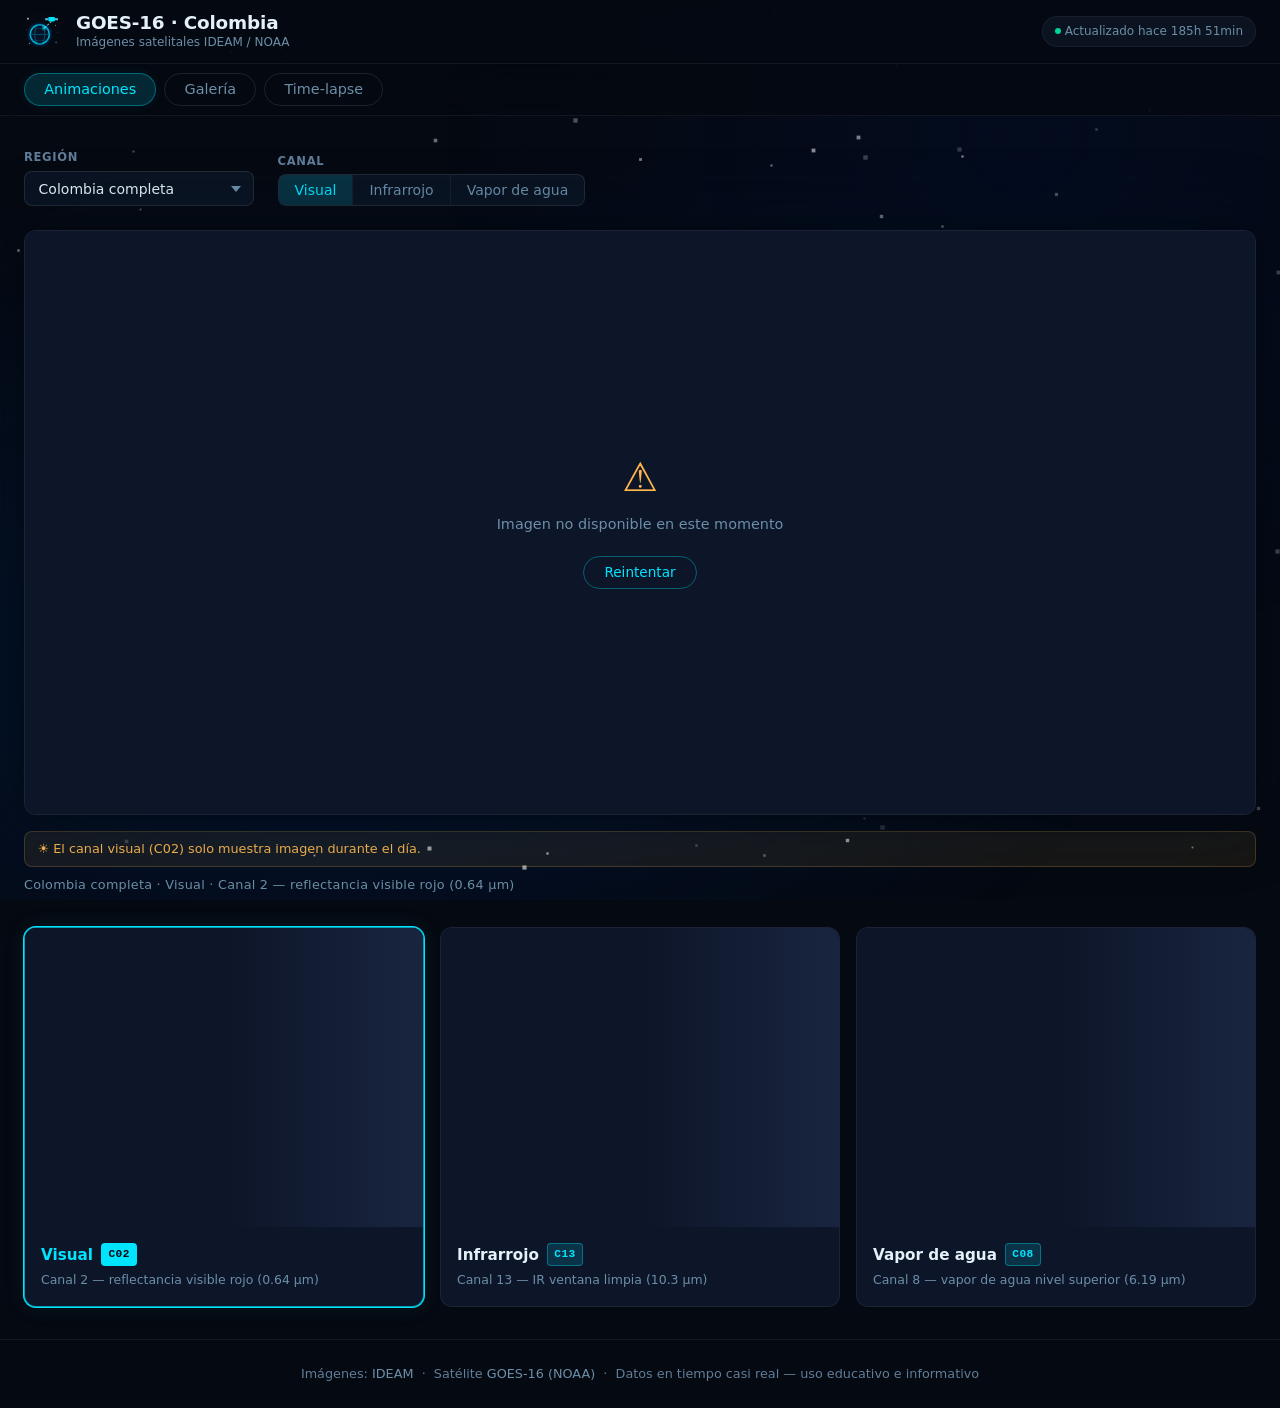
==== commit 2b9f669a: "chore: actualizar manifest satelital [bot]" ====
--- a/index.html
+++ b/index.html
@@ -180,6 +180,6 @@
   <!-- Entry point (ES module) -->
   <script type="module" src="js/app.js?v=3"></script>
 
-  <script type="application/json" id="manifest-inline">{"generated_utc":"2026-11-28T09:31:15.827Z","source":"https://bart.ideam.gov.co/geotiff/goes16","gifs":{"base_url":"https://bart.ideam.gov.co/geotiff/goes16/GIFS","categories":{"VISUAL":{"label":"Visual","subfolder":"VISUAL","canal":"C02","description":"Canal 2 — reflectancia visible rojo (0.64 µm)"},"INFRARROJO":{"label":"Infrarrojo","subfolder":"INFRARROJO","canal":"C13","description":"Canal 13 — IR ventana limpia (10.3 µm)"},"VAPOR_AGUA":{"label":"Vapor de agua","subfolder":"VAPOR_AGUA","canal":"C08","description":"Canal 8 — vapor de agua nivel superior (6.19 µm)"}},"regions":[{"id":"AMAZONAS","label":"Amazonas"},{"id":"ANTIOQUIA","label":"Antioquia"},{"id":"ARAUCA","label":"Arauca"},{"id":"BARRANCABERMEJA","label":"Barrancabermeja"},{"id":"BOGOTA","label":"Bogotá"},{"id":"BUCARAMANGA","label":"Bucaramanga"},{"id":"CARIBE","label":"Caribe"},{"id":"CARIBE2","label":"Caribe 2"},{"id":"CARIBE_PCT","label":"Caribe PCT"},{"id":"CAUCA_MOCOA","label":"Cauca — Mocoa"},{"id":"CHOCO","label":"Chocó"},{"id":"COLOMBIA","label":"Colombia completa","hero":true},{"id":"CORNARE","label":"Cornare"},{"id":"CRPA_05","label":"CRPA 05"},{"id":"CUCUTA","label":"Cúcuta"},{"id":"CUNDINAMARCA","label":"Cundinamarca"},{"id":"DUITAMA","label":"Duitama"},{"id":"FULLDISK","label":"Disco completo"},{"id":"GUAVIARE","label":"Guaviare"},{"id":"IDIGER","label":"IDIGER"},{"id":"MITU","label":"Mitú"},{"id":"MOJANA","label":"La Mojana"},{"id":"SAN_ANDRES","label":"San Andrés y Providencia"}],"verified":{"AMAZONAS_C02":{"ok":true,"last_modified":"Sat, 28 Nov 2026 02:11:41 GMT"},"AMAZONAS_C13":{"ok":true,"last_modified":"Sat, 28 Nov 2026 09:31:40 GMT"},"ANTIOQUIA_C02":{"ok":true,"last_modified":"Sat, 28 Nov 2026 02:01:45 GMT"},"AMAZONAS_C08":{"ok":true,"last_modified":"Sat, 28 Nov 2026 09:31:42 GMT"},"ANTIOQUIA_C08":{"ok":true,"last_modified":"Sat, 28 Nov 2026 09:31:41 GMT"},"ANTIOQUIA_C13":{"ok":true,"last_modified":"Sat, 28 Nov 2026 09:31:40 GMT"},"ARAUCA_C13":{"ok":true,"last_modified":"Sat, 28 Nov 2026 09:31:40 GMT"},"BARRANCABERMEJA_C02":{"ok":true,"last_modified":"Sat, 28 Nov 2026 01:41:42 GMT"},"ARAUCA_C08":{"ok":true,"last_modified":"Sat, 28 Nov 2026 09:31:42 GMT"},"BARRANCABERMEJA_C13":{"ok":true,"last_modified":"Sat, 28 Nov 2026 09:31:40 GMT"},"BARRANCABERMEJA_C08":{"ok":true,"last_modified":"Sat, 28 Nov 2026 09:31:41 GMT"},"BOGOTA_C02":{"ok":true,"last_modified":"Sat, 28 Nov 2026 01:51:41 GMT"},"BOGOTA_C13":{"ok":true,"last_modified":"Sat, 28 Nov 2026 09:31:40 GMT"},"BOGOTA_C08":{"ok":true,"last_modified":"Sat, 28 Nov 2026 09:31:41 GMT"},"BUCARAMANGA_C02":{"ok":true,"last_modified":"Sat, 28 Nov 2026 01:51:41 GMT"},"CARIBE_C13":{"ok":true,"last_modified":"Sat, 28 Nov 2026 09:31:40 GMT"},"CARIBE_C02":{"ok":true,"last_modified":"Sat, 28 Nov 2026 09:31:42 GMT"},"BUCARAMANGA_C08":{"ok":true,"last_modified":"Sat, 28 Nov 2026 09:31:42 GMT"},"CARIBE_C08":{"ok":true,"last_modified":"Sat, 28 Nov 2026 09:31:41 GMT"},"BUCARAMANGA_C13":{"ok":true,"last_modified":"Sat, 28 Nov 2026 09:31:40 GMT"},"CARIBE2_C02":{"ok":true,"last_modified":"Sat, 28 Nov 2026 09:31:42 GMT"},"CARIBE_PCT_C13":{"ok":true,"last_modified":"Sat, 28 Nov 2026 09:31:40 GMT"},"CARIBE2_C08":{"ok":true,"last_modified":"Sat, 28 Nov 2026 09:31:42 GMT"},"CARIBE2_C13":{"ok":true,"last_modified":"Sat, 28 Nov 2026 09:31:40 GMT"},"CARIBE_PCT_C08":{"ok":true,"last_modified":"Sat, 28 Nov 2026 09:31:42 GMT"},"CHOCO_C13":{"ok":true,"last_modified":"Sat, 28 Nov 2026 09:31:41 GMT"},"CAUCA_MOCOA_C08":{"ok":true,"last_modified":"Sat, 28 Nov 2026 09:31:42 GMT"},"CAUCA_MOCOA_C13":{"ok":true,"last_modified":"Sat, 28 Nov 2026 09:31:40 GMT"},"CAUCA_MOCOA_C02":{"ok":true,"last_modified":"Sat, 28 Nov 2026 02:11:41 GMT"},"CHOCO_C02":{"ok":true,"last_modified":"Sat, 28 Nov 2026 02:11:41 GMT"},"CHOCO_C08":{"ok":true,"last_modified":"Sat, 28 Nov 2026 09:31:41 GMT"},"COLOMBIA_C02":{"ok":true,"last_modified":"Sat, 28 Nov 2026 09:31:42 GMT"},"COLOMBIA_C08":{"ok":true,"last_modified":"Sat, 28 Nov 2026 09:31:42 GMT"},"COLOMBIA_C13":{"ok":true,"last_modified":"Sat, 28 Nov 2026 09:31:41 GMT"},"CORNARE_C02":{"ok":true,"last_modified":"Sat, 28 Nov 2026 01:51:41 GMT"},"CORNARE_C13":{"ok":true,"last_modified":"Sat, 28 Nov 2026 09:31:41 GMT"},"CARIBE_PCT_C02":{"ok":true,"last_modified":"Sat, 28 Nov 2026 09:31:42 GMT"},"CRPA_05_C13":{"ok":true,"last_modified":"Sat, 28 Nov 2026 09:31:41 GMT"},"CRPA_05_C02":{"ok":true,"last_modified":"Sat, 28 Nov 2026 01:51:41 GMT"},"CORNARE_C08":{"ok":true,"last_modified":"Sat, 28 Nov 2026 09:31:42 GMT"},"CRPA_05_C08":{"ok":true,"last_modified":"Sat, 28 Nov 2026 09:31:42 GMT"},"CUCUTA_C13":{"ok":true,"last_modified":"Sat, 28 Nov 2026 09:31:41 GMT"},"CUCUTA_C08":{"ok":true,"last_modified":"Sat, 28 Nov 2026 09:31:41 GMT"},"CUNDINAMARCA_C02":{"ok":true,"last_modified":"Sat, 28 Nov 2026 01:51:41 GMT"},"CUCUTA_C02":{"ok":true,"last_modified":"Sat, 28 Nov 2026 01:41:42 GMT"},"CUNDINAMARCA_C08":{"ok":true,"last_modified":"Sat, 28 Nov 2026 09:31:42 GMT"},"DUITAMA_C02":{"ok":true,"last_modified":"Sat, 28 Nov 2026 01:41:42 GMT"},"DUITAMA_C13":{"ok":true,"last_modified":"Sat, 28 Nov 2026 09:31:41 GMT"},"DUITAMA_C08":{"ok":true,"last_modified":"Sat, 28 Nov 2026 09:31:42 GMT"},"FULLDISK_C02":{"ok":true,"last_modified":"Sat, 28 Nov 2026 09:31:42 GMT"},"IDIGER_C02":{"ok":true,"last_modified":"Sat, 28 Nov 2026 01:51:41 GMT"},"FULLDISK_C08":{"ok":true,"last_modified":"Sat, 28 Nov 2026 09:31:42 GMT"},"GUAVIARE_C02":{"ok":true,"last_modified":"Sat, 28 Nov 2026 01:51:41 GMT"},"FULLDISK_C13":{"ok":true,"last_modified":"Sat, 28 Nov 2026 09:31:41 GMT"},"IDIGER_C08":{"ok":true,"last_modified":"Sat, 28 Nov 2026 09:31:42 GMT"},"GUAVIARE_C13":{"ok":true,"last_modified":"Sat, 28 Nov 2026 09:31:41 GMT"},"IDIGER_C13":{"ok":true,"last_modified":"Sat, 28 Nov 2026 09:31:41 GMT"},"GUAVIARE_C08":{"ok":true,"last_modified":"Sat, 28 Nov 2026 09:31:42 GMT"},"CUNDINAMARCA_C13":{"ok":true,"last_modified":"Sat, 28 Nov 2026 09:31:41 GMT"},"MITU_C13":{"ok":true,"last_modified":"Sat, 28 Nov 2026 09:31:41 GMT"},"MOJANA_C08":{"ok":true,"last_modified":"Sat, 28 Nov 2026 09:31:41 GMT"},"MOJANA_C02":{"ok":true,"last_modified":"Sat, 28 Nov 2026 09:31:42 GMT"},"MOJANA_C13":{"ok":true,"last_modified":"Sat, 28 Nov 2026 09:31:41 GMT"},"MITU_C08":{"ok":true,"last_modified":"Sat, 28 Nov 2026 09:31:41 GMT"},"MITU_C02":{"ok":true,"last_modified":"Sat, 28 Nov 2026 01:51:41 GMT"},"SAN_ANDRES_C02":{"ok":true,"last_modified":"Sat, 28 Nov 2026 09:31:42 GMT"},"SAN_ANDRES_C08":{"ok":true,"last_modified":"Sat, 28 Nov 2026 09:31:42 GMT"},"SAN_ANDRES_C13":{"ok":true,"last_modified":"Sat, 28 Nov 2026 09:31:41 GMT"},"ARAUCA_C02":{"ok":true,"last_modified":"Sat, 28 Nov 2026 09:31:42 GMT"}}},"regions":{"Colombia":{"products":{"C01":{"label":"Visible azul","type":"channel","frames":[{"ts":"202611280910","url":"https://bart.ideam.gov.co/geotiff/goes16/Colombia/C01/C01_Rad_202611280910.jpg"},{"ts":"202611280900","url":"https://bart.ideam.gov.co/geotiff/goes16/Colombia/C01/C01_Rad_202611280900.jpg"},{"ts":"202611280850","url":"https://bart.ideam.gov.co/geotiff/goes16/Colombia/C01/C01_Rad_202611280850.jpg"},{"ts":"202611280840","url":"https://bart.ideam.gov.co/geotiff/goes16/Colombia/C01/C01_Rad_202611280840.jpg"},{"ts":"202611280830","url":"https://bart.ideam.gov.co/geotiff/goes16/Colombia/C01/C01_Rad_202611280830.jpg"},{"ts":"202611280810","url":"https://bart.ideam.gov.co/geotiff/goes16/Colombia/C01/C01_Rad_202611280810.jpg"}]},"C02":{"label":"Visible rojo","type":"channel","frames":[{"ts":"202611280850","url":"https://bart.ideam.gov.co/geotiff/goes16/Colombia/C02/C02_Rad_202611280850.jpg"},{"ts":"202611280840","url":"https://bart.ideam.gov.co/geotiff/goes16/Colombia/C02/C02_Rad_202611280840.jpg"},{"ts":"202611280820","url":"https://bart.ideam.gov.co/geotiff/goes16/Colombia/C02/C02_Rad_202611280820.jpg"},{"ts":"202611280810","url":"https://bart.ideam.gov.co/geotiff/goes16/Colombia/C02/C02_Rad_202611280810.jpg"},{"ts":"202611280750","url":"https://bart.ideam.gov.co/geotiff/goes16/Colombia/C02/C02_Rad_202611280750.jpg"},{"ts":"202611280740","url":"https://bart.ideam.gov.co/geotiff/goes16/Colombia/C02/C02_Rad_202611280740.jpg"}]},"C03":{"label":"Veggie (0.86 µm)","type":"channel","frames":[{"ts":"202611280910","url":"https://bart.ideam.gov.co/geotiff/goes16/Colombia/C03/C03_Rad_202611280910.jpg"},{"ts":"202611280900","url":"https://bart.ideam.gov.co/geotiff/goes16/Colombia/C03/C03_Rad_202611280900.jpg"},{"ts":"202611280850","url":"https://bart.ideam.gov.co/geotiff/goes16/Colombia/C03/C03_Rad_202611280850.jpg"},{"ts":"202611280840","url":"https://bart.ideam.gov.co/geotiff/goes16/Colombia/C03/C03_Rad_202611280840.jpg"},{"ts":"202611280830","url":"https://bart.ideam.gov.co/geotiff/goes16/Colombia/C03/C03_Rad_202611280830.jpg"},{"ts":"202611280810","url":"https://bart.ideam.gov.co/geotiff/goes16/Colombia/C03/C03_Rad_202611280810.jpg"}]},"C04":{"label":"Cirrus (1.37 µm)","type":"channel","frames":[{"ts":"202611280910","url":"https://bart.ideam.gov.co/geotiff/goes16/Colombia/C04/C04_Rad_202611280910.jpg"},{"ts":"202611280900","url":"https://bart.ideam.gov.co/geotiff/goes16/Colombia/C04/C04_Rad_202611280900.jpg"},{"ts":"202611280850","url":"https://bart.ideam.gov.co/geotiff/goes16/Colombia/C04/C04_Rad_202611280850.jpg"},{"ts":"202611280840","url":"https://bart.ideam.gov.co/geotiff/goes16/Colombia/C04/C04_Rad_202611280840.jpg"},{"ts":"202611280830","url":"https://bart.ideam.gov.co/geotiff/goes16/Colombia/C04/C04_Rad_202611280830.jpg"},{"ts":"202611280820","url":"https://bart.ideam.gov.co/geotiff/goes16/Colombia/C04/C04_Rad_202611280820.jpg"}]},"C05":{"label":"Nieve/hielo (1.6 µm)","type":"channel","frames":[{"ts":"202611280910","url":"https://bart.ideam.gov.co/geotiff/goes16/Colombia/C05/C05_Rad_202611280910.jpg"},{"ts":"202611280900","url":"https://bart.ideam.gov.co/geotiff/goes16/Colombia/C05/C05_Rad_202611280900.jpg"},{"ts":"202611280850","url":"https://bart.ideam.gov.co/geotiff/goes16/Colombia/C05/C05_Rad_202611280850.jpg"},{"ts":"202611280840","url":"https://bart.ideam.gov.co/geotiff/goes16/Colombia/C05/C05_Rad_202611280840.jpg"},{"ts":"202611280830","url":"https://bart.ideam.gov.co/geotiff/goes16/Colombia/C05/C05_Rad_202611280830.jpg"},{"ts":"202611280810","url":"https://bart.ideam.gov.co/geotiff/goes16/Colombia/C05/C05_Rad_202611280810.jpg"}]},"C06":{"label":"Nube convectica (2.2 µm)","type":"channel","frames":[{"ts":"202611280910","url":"https://bart.ideam.gov.co/geotiff/goes16/Colombia/C06/C06_Rad_202611280910.jpg"},{"ts":"202611280900","url":"https://bart.ideam.gov.co/geotiff/goes16/Colombia/C06/C06_Rad_202611280900.jpg"},{"ts":"202611280850","url":"https://bart.ideam.gov.co/geotiff/goes16/Colombia/C06/C06_Rad_202611280850.jpg"},{"ts":"202611280840","url":"https://bart.ideam.gov.co/geotiff/goes16/Colombia/C06/C06_Rad_202611280840.jpg"},{"ts":"202611280830","url":"https://bart.ideam.gov.co/geotiff/goes16/Colombia/C06/C06_Rad_202611280830.jpg"},{"ts":"202611280820","url":"https://bart.ideam.gov.co/geotiff/goes16/Colombia/C06/C06_Rad_202611280820.jpg"}]},"C07":{"label":"IR shortwave (3.9 µm)","type":"channel","frames":[{"ts":"202611280910","url":"https://bart.ideam.gov.co/geotiff/goes16/Colombia/C07/C07_Rad_202611280910.jpg"},{"ts":"202611280900","url":"https://bart.ideam.gov.co/geotiff/goes16/Colombia/C07/C07_Rad_202611280900.jpg"},{"ts":"202611280850","url":"https://bart.ideam.gov.co/geotiff/goes16/Colombia/C07/C07_Rad_202611280850.jpg"},{"ts":"202611280840","url":"https://bart.ideam.gov.co/geotiff/goes16/Colombia/C07/C07_Rad_202611280840.jpg"},{"ts":"202611280830","url":"https://bart.ideam.gov.co/geotiff/goes16/Colombia/C07/C07_Rad_202611280830.jpg"},{"ts":"202611280810","url":"https://bart.ideam.gov.co/geotiff/goes16/Colombia/C07/C07_Rad_202611280810.jpg"}]},"C08":{"label":"Vapor de agua superior","type":"channel","frames":[{"ts":"202611280910","url":"https://bart.ideam.gov.co/geotiff/goes16/Colombia/C08/C08_Rad_202611280910.jpg"},{"ts":"202611280900","url":"https://bart.ideam.gov.co/geotiff/goes16/Colombia/C08/C08_Rad_202611280900.jpg"},{"ts":"202611280850","url":"https://bart.ideam.gov.co/geotiff/goes16/Colombia/C08/C08_Rad_202611280850.jpg"},{"ts":"202611280840","url":"https://bart.ideam.gov.co/geotiff/goes16/Colombia/C08/C08_Rad_202611280840.jpg"},{"ts":"202611280830","url":"https://bart.ideam.gov.co/geotiff/goes16/Colombia/C08/C08_Rad_202611280830.jpg"},{"ts":"202611280810","url":"https://bart.ideam.gov.co/geotiff/goes16/Colombia/C08/C08_Rad_202611280810.jpg"}]},"C09":{"label":"Vapor de agua medio","type":"channel","frames":[{"ts":"202611280910","url":"https://bart.ideam.gov.co/geotiff/goes16/Colombia/C09/C09_Rad_202611280910.jpg"},{"ts":"202611280900","url":"https://bart.ideam.gov.co/geotiff/goes16/Colombia/C09/C09_Rad_202611280900.jpg"},{"ts":"202611280850","url":"https://bart.ideam.gov.co/geotiff/goes16/Colombia/C09/C09_Rad_202611280850.jpg"},{"ts":"202611280840","url":"https://bart.ideam.gov.co/geotiff/goes16/Colombia/C09/C09_Rad_202611280840.jpg"},{"ts":"202611280830","url":"https://bart.ideam.gov.co/geotiff/goes16/Colombia/C09/C09_Rad_202611280830.jpg"},{"ts":"202611280810","url":"https://bart.ideam.gov.co/geotiff/goes16/Colombia/C09/C09_Rad_202611280810.jpg"}]},"C10":{"label":"Vapor de agua inferior","type":"channel","frames":[{"ts":"202611280910","url":"https://bart.ideam.gov.co/geotiff/goes16/Colombia/C10/C10_Rad_202611280910.jpg"},{"ts":"202611280900","url":"https://bart.ideam.gov.co/geotiff/goes16/Colombia/C10/C10_Rad_202611280900.jpg"},{"ts":"202611280840","url":"https://bart.ideam.gov.co/geotiff/goes16/Colombia/C10/C10_Rad_202611280840.jpg"},{"ts":"202611280830","url":"https://bart.ideam.gov.co/geotiff/goes16/Colombia/C10/C10_Rad_202611280830.jpg"},{"ts":"202611280810","url":"https://bart.ideam.gov.co/geotiff/goes16/Colombia/C10/C10_Rad_202611280810.jpg"},{"ts":"202611280800","url":"https://bart.ideam.gov.co/geotiff/goes16/Colombia/C10/C10_Rad_202611280800.jpg"}]},"C11":{"label":"IR nube/superficie","type":"channel","frames":[{"ts":"202611280900","url":"https://bart.ideam.gov.co/geotiff/goes16/Colombia/C11/C11_Rad_202611280900.jpg"},{"ts":"202611280850","url":"https://bart.ideam.gov.co/geotiff/goes16/Colombia/C11/C11_Rad_202611280850.jpg"},{"ts":"202611280840","url":"https://bart.ideam.gov.co/geotiff/goes16/Colombia/C11/C11_Rad_202611280840.jpg"},{"ts":"202611280830","url":"https://bart.ideam.gov.co/geotiff/goes16/Colombia/C11/C11_Rad_202611280830.jpg"},{"ts":"202611280820","url":"https://bart.ideam.gov.co/geotiff/goes16/Colombia/C11/C11_Rad_202611280820.jpg"},{"ts":"202611280810","url":"https://bart.ideam.gov.co/geotiff/goes16/Colombia/C11/C11_Rad_202611280810.jpg"}]},"C12":{"label":"IR ozono (9.6 µm)","type":"channel","frames":[{"ts":"202611280910","url":"https://bart.ideam.gov.co/geotiff/goes16/Colombia/C12/C12_Rad_202611280910.jpg"},{"ts":"202611280900","url":"https://bart.ideam.gov.co/geotiff/goes16/Colombia/C12/C12_Rad_202611280900.jpg"},{"ts":"202611280840","url":"https://bart.ideam.gov.co/geotiff/goes16/Colombia/C12/C12_Rad_202611280840.jpg"},{"ts":"202611280830","url":"https://bart.ideam.gov.co/geotiff/goes16/Colombia/C12/C12_Rad_202611280830.jpg"},{"ts":"202611280810","url":"https://bart.ideam.gov.co/geotiff/goes16/Colombia/C12/C12_Rad_202611280810.jpg"},{"ts":"202611280800","url":"https://bart.ideam.gov.co/geotiff/goes16/Colombia/C12/C12_Rad_202611280800.jpg"}]},"C13":{"label":"IR ventana limpia","type":"channel","frames":[{"ts":"202611280900","url":"https://bart.ideam.gov.co/geotiff/goes16/Colombia/C13/C13_Rad_202611280900.jpg"},{"ts":"202611280850","url":"https://bart.ideam.gov.co/geotiff/goes16/Colombia/C13/C13_Rad_202611280850.jpg"},{"ts":"202611280840","url":"https://bart.ideam.gov.co/geotiff/goes16/Colombia/C13/C13_Rad_202611280840.jpg"},{"ts":"202611280830","url":"https://bart.ideam.gov.co/geotiff/goes16/Colombia/C13/C13_Rad_202611280830.jpg"},{"ts":"202611280810","url":"https://bart.ideam.gov.co/geotiff/goes16/Colombia/C13/C13_Rad_202611280810.jpg"},{"ts":"202611280800","url":"https://bart.ideam.gov.co/geotiff/goes16/Colombia/C13/C13_Rad_202611280800.jpg"}]},"C14":{"label":"IR ventana (11.2 µm)","type":"channel","frames":[{"ts":"202611280900","url":"https://bart.ideam.gov.co/geotiff/goes16/Colombia/C14/C14_Rad_202611280900.jpg"},{"ts":"202611280850","url":"https://bart.ideam.gov.co/geotiff/goes16/Colombia/C14/C14_Rad_202611280850.jpg"},{"ts":"202611280840","url":"https://bart.ideam.gov.co/geotiff/goes16/Colombia/C14/C14_Rad_202611280840.jpg"},{"ts":"202611280830","url":"https://bart.ideam.gov.co/geotiff/goes16/Colombia/C14/C14_Rad_202611280830.jpg"},{"ts":"202611280820","url":"https://bart.ideam.gov.co/geotiff/goes16/Colombia/C14/C14_Rad_202611280820.jpg"},{"ts":"202611280810","url":"https://bart.ideam.gov.co/geotiff/goes16/Colombia/C14/C14_Rad_202611280810.jpg"}]},"C15":{"label":"IR CO₂ (12.3 µm)","type":"channel","frames":[{"ts":"202611280910","url":"https://bart.ideam.gov.co/geotiff/goes16/Colombia/C15/C15_Rad_202611280910.jpg"},{"ts":"202611280900","url":"https://bart.ideam.gov.co/geotiff/goes16/Colombia/C15/C15_Rad_202611280900.jpg"},{"ts":"202611280850","url":"https://bart.ideam.gov.co/geotiff/goes16/Colombia/C15/C15_Rad_202611280850.jpg"},{"ts":"202611280830","url":"https://bart.ideam.gov.co/geotiff/goes16/Colombia/C15/C15_Rad_202611280830.jpg"},{"ts":"202611280810","url":"https://bart.ideam.gov.co/geotiff/goes16/Colombia/C15/C15_Rad_202611280810.jpg"},{"ts":"202611280800","url":"https://bart.ideam.gov.co/geotiff/goes16/Colombia/C15/C15_Rad_202611280800.jpg"}]},"C16":{"label":"IR CO₂ (13.3 µm)","type":"channel","frames":[{"ts":"202611280910","url":"https://bart.ideam.gov.co/geotiff/goes16/Colombia/C16/C16_Rad_202611280910.jpg"},{"ts":"202611280900","url":"https://bart.ideam.gov.co/geotiff/goes16/Colombia/C16/C16_Rad_202611280900.jpg"},{"ts":"202611280850","url":"https://bart.ideam.gov.co/geotiff/goes16/Colombia/C16/C16_Rad_202611280850.jpg"},{"ts":"202611280840","url":"https://bart.ideam.gov.co/geotiff/goes16/Colombia/C16/C16_Rad_202611280840.jpg"},{"ts":"202611280830","url":"https://bart.ideam.gov.co/geotiff/goes16/Colombia/C16/C16_Rad_202611280830.jpg"},{"ts":"202611280810","url":"https://bart.ideam.gov.co/geotiff/goes16/Colombia/C16/C16_Rad_202611280810.jpg"}]},"AIR_MASS":{"label":"Masa de aire","type":"product","frames":[{"ts":"202611280850","url":"https://bart.ideam.gov.co/geotiff/goes16/Colombia/AIR_MASS/AIR_MASS_202611280850.jpg"},{"ts":"202611280840","url":"https://bart.ideam.gov.co/geotiff/goes16/Colombia/AIR_MASS/AIR_MASS_202611280840.jpg"},{"ts":"202611280830","url":"https://bart.ideam.gov.co/geotiff/goes16/Colombia/AIR_MASS/AIR_MASS_202611280830.jpg"},{"ts":"202611280810","url":"https://bart.ideam.gov.co/geotiff/goes16/Colombia/AIR_MASS/AIR_MASS_202611280810.jpg"},{"ts":"202611280750","url":"https://bart.ideam.gov.co/geotiff/goes16/Colombia/AIR_MASS/AIR_MASS_202611280750.jpg"},{"ts":"202611280740","url":"https://bart.ideam.gov.co/geotiff/goes16/Colombia/AIR_MASS/AIR_MASS_202611280740.jpg"}]},"ASH":{"label":"Ceniza volcánica","type":"product","frames":[{"ts":"202611280850","url":"https://bart.ideam.gov.co/geotiff/goes16/Colombia/ASH/ASH_202611280850.jpg"},{"ts":"202611280840","url":"https://bart.ideam.gov.co/geotiff/goes16/Colombia/ASH/ASH_202611280840.jpg"},{"ts":"202611280830","url":"https://bart.ideam.gov.co/geotiff/goes16/Colombia/ASH/ASH_202611280830.jpg"},{"ts":"202611280810","url":"https://bart.ideam.gov.co/geotiff/goes16/Colombia/ASH/ASH_202611280810.jpg"},{"ts":"202611280750","url":"https://bart.ideam.gov.co/geotiff/goes16/Colombia/ASH/ASH_202611280750.jpg"},{"ts":"202611280740","url":"https://bart.ideam.gov.co/geotiff/goes16/Colombia/ASH/ASH_202611280740.jpg"}]},"DAY_CLOUD":{"label":"Nube diurna fase","type":"product","frames":[{"ts":"202611280850","url":"https://bart.ideam.gov.co/geotiff/goes16/Colombia/DAY_CLOUD/DAY_CLOUD_202611280850.jpg"},{"ts":"202611280840","url":"https://bart.ideam.gov.co/geotiff/goes16/Colombia/DAY_CLOUD/DAY_CLOUD_202611280840.jpg"},{"ts":"202611280830","url":"https://bart.ideam.gov.co/geotiff/goes16/Colombia/DAY_CLOUD/DAY_CLOUD_202611280830.jpg"},{"ts":"202611280810","url":"https://bart.ideam.gov.co/geotiff/goes16/Colombia/DAY_CLOUD/DAY_CLOUD_202611280810.jpg"},{"ts":"202611280750","url":"https://bart.ideam.gov.co/geotiff/goes16/Colombia/DAY_CLOUD/DAY_CLOUD_202611280750.jpg"},{"ts":"202611280740","url":"https://bart.ideam.gov.co/geotiff/goes16/Colombia/DAY_CLOUD/DAY_CLOUD_202611280740.jpg"}]},"DAY_CONV":{"label":"Convección diurna","type":"product","frames":[{"ts":"202611280850","url":"https://bart.ideam.gov.co/geotiff/goes16/Colombia/DAY_CONV/DAY_CONV_202611280850.jpg"},{"ts":"202611280840","url":"https://bart.ideam.gov.co/geotiff/goes16/Colombia/DAY_CONV/DAY_CONV_202611280840.jpg"},{"ts":"202611280830","url":"https://bart.ideam.gov.co/geotiff/goes16/Colombia/DAY_CONV/DAY_CONV_202611280830.jpg"},{"ts":"202611280810","url":"https://bart.ideam.gov.co/geotiff/goes16/Colombia/DAY_CONV/DAY_CONV_202611280810.jpg"},{"ts":"202611280750","url":"https://bart.ideam.gov.co/geotiff/goes16/Colombia/DAY_CONV/DAY_CONV_202611280750.jpg"},{"ts":"202611280740","url":"https://bart.ideam.gov.co/geotiff/goes16/Colombia/DAY_CONV/DAY_CONV_202611280740.jpg"}]},"DUST":{"label":"Polvo y aerosoles","type":"product","frames":[{"ts":"202611280850","url":"https://bart.ideam.gov.co/geotiff/goes16/Colombia/DUST/DUST_202611280850.jpg"},{"ts":"202611280840","url":"https://bart.ideam.gov.co/geotiff/goes16/Colombia/DUST/DUST_202611280840.jpg"},{"ts":"202611280830","url":"https://bart.ideam.gov.co/geotiff/goes16/Colombia/DUST/DUST_202611280830.jpg"},{"ts":"202611280810","url":"https://bart.ideam.gov.co/geotiff/goes16/Colombia/DUST/DUST_202611280810.jpg"},{"ts":"202611280750","url":"https://bart.ideam.gov.co/geotiff/goes16/Colombia/DUST/DUST_202611280750.jpg"},{"ts":"202611280740","url":"https://bart.ideam.gov.co/geotiff/goes16/Colombia/DUST/DUST_202611280740.jpg"}]},"FIRE_TEMP":{"label":"Temperatura de fuego","type":"product","frames":[{"ts":"202611280850","url":"https://bart.ideam.gov.co/geotiff/goes16/Colombia/FIRE_TEMP/FIRE_TEMP_202611280850.jpg"},{"ts":"202611280840","url":"https://bart.ideam.gov.co/geotiff/goes16/Colombia/FIRE_TEMP/FIRE_TEMP_202611280840.jpg"},{"ts":"202611280830","url":"https://bart.ideam.gov.co/geotiff/goes16/Colombia/FIRE_TEMP/FIRE_TEMP_202611280830.jpg"},{"ts":"202611280810","url":"https://bart.ideam.gov.co/geotiff/goes16/Colombia/FIRE_TEMP/FIRE_TEMP_202611280810.jpg"},{"ts":"202611280750","url":"https://bart.ideam.gov.co/geotiff/goes16/Colombia/FIRE_TEMP/FIRE_TEMP_202611280750.jpg"},{"ts":"202611280740","url":"https://bart.ideam.gov.co/geotiff/goes16/Colombia/FIRE_TEMP/FIRE_TEMP_202611280740.jpg"}]},"SNOW_FOG":{"label":"Nieve y niebla","type":"product","frames":[{"ts":"202611280850","url":"https://bart.ideam.gov.co/geotiff/goes16/Colombia/SNOW_FOG/SNOW_FOG_202611280850.jpg"},{"ts":"202611280840","url":"https://bart.ideam.gov.co/geotiff/goes16/Colombia/SNOW_FOG/SNOW_FOG_202611280840.jpg"},{"ts":"202611280830","url":"https://bart.ideam.gov.co/geotiff/goes16/Colombia/SNOW_FOG/SNOW_FOG_202611280830.jpg"},{"ts":"202611280810","url":"https://bart.ideam.gov.co/geotiff/goes16/Colombia/SNOW_FOG/SNOW_FOG_202611280810.jpg"},{"ts":"202611280750","url":"https://bart.ideam.gov.co/geotiff/goes16/Colombia/SNOW_FOG/SNOW_FOG_202611280750.jpg"},{"ts":"202611280740","url":"https://bart.ideam.gov.co/geotiff/goes16/Colombia/SNOW_FOG/SNOW_FOG_202611280740.jpg"}]},"TRUE_COLOR":{"label":"Color verdadero","type":"product","frames":[{"ts":"202611280850","url":"https://bart.ideam.gov.co/geotiff/goes16/Colombia/TRUE_COLOR/TRUE_COLOR_202611280850.jpg"},{"ts":"202611280840","url":"https://bart.ideam.gov.co/geotiff/goes16/Colombia/TRUE_COLOR/TRUE_COLOR_202611280840.jpg"},{"ts":"202611280830","url":"https://bart.ideam.gov.co/geotiff/goes16/Colombia/TRUE_COLOR/TRUE_COLOR_202611280830.jpg"},{"ts":"202611280820","url":"https://bart.ideam.gov.co/geotiff/goes16/Colombia/TRUE_COLOR/TRUE_COLOR_202611280820.jpg"},{"ts":"202611280810","url":"https://bart.ideam.gov.co/geotiff/goes16/Colombia/TRUE_COLOR/TRUE_COLOR_202611280810.jpg"},{"ts":"202611280800","url":"https://bart.ideam.gov.co/geotiff/goes16/Colombia/TRUE_COLOR/TRUE_COLOR_202611280800.jpg"}]},"WATER_VAPOR":{"label":"Vapor de agua RGB","type":"product","frames":[{"ts":"202611280850","url":"https://bart.ideam.gov.co/geotiff/goes16/Colombia/WATER_VAPOR/WATER_VAPOR_202611280850.jpg"},{"ts":"202611280840","url":"https://bart.ideam.gov.co/geotiff/goes16/Colombia/WATER_VAPOR/WATER_VAPOR_202611280840.jpg"},{"ts":"202611280830","url":"https://bart.ideam.gov.co/geotiff/goes16/Colombia/WATER_VAPOR/WATER_VAPOR_202611280830.jpg"},{"ts":"202611280810","url":"https://bart.ideam.gov.co/geotiff/goes16/Colombia/WATER_VAPOR/WATER_VAPOR_202611280810.jpg"},{"ts":"202611280750","url":"https://bart.ideam.gov.co/geotiff/goes16/Colombia/WATER_VAPOR/WATER_VAPOR_202611280750.jpg"},{"ts":"202611280740","url":"https://bart.ideam.gov.co/geotiff/goes16/Colombia/WATER_VAPOR/WATER_VAPOR_202611280740.jpg"}]}}},"Global":{"products":{"C02":{"label":"Visible rojo (global)","type":"channel","frames":[{"ts":"202611280900","url":"https://bart.ideam.gov.co/geotiff/goes16/Global/C02/C02_Rad_202611280900.jpg"},{"ts":"202611280850","url":"https://bart.ideam.gov.co/geotiff/goes16/Global/C02/C02_Rad_202611280850.jpg"},{"ts":"202611280840","url":"https://bart.ideam.gov.co/geotiff/goes16/Global/C02/C02_Rad_202611280840.jpg"},{"ts":"202611280830","url":"https://bart.ideam.gov.co/geotiff/goes16/Global/C02/C02_Rad_202611280830.jpg"},{"ts":"202611280820","url":"https://bart.ideam.gov.co/geotiff/goes16/Global/C02/C02_Rad_202611280820.jpg"},{"ts":"202611280810","url":"https://bart.ideam.gov.co/geotiff/goes16/Global/C02/C02_Rad_202611280810.jpg"}]},"C08":{"label":"Vapor de agua (global)","type":"channel","frames":[{"ts":"202611280910","url":"https://bart.ideam.gov.co/geotiff/goes16/Global/C08/C08_Rad_202611280910.jpg"},{"ts":"202611280900","url":"https://bart.ideam.gov.co/geotiff/goes16/Global/C08/C08_Rad_202611280900.jpg"},{"ts":"202611280850","url":"https://bart.ideam.gov.co/geotiff/goes16/Global/C08/C08_Rad_202611280850.jpg"},{"ts":"202611280840","url":"https://bart.ideam.gov.co/geotiff/goes16/Global/C08/C08_Rad_202611280840.jpg"},{"ts":"202611280820","url":"https://bart.ideam.gov.co/geotiff/goes16/Global/C08/C08_Rad_202611280820.jpg"},{"ts":"202611280800","url":"https://bart.ideam.gov.co/geotiff/goes16/Global/C08/C08_Rad_202611280800.jpg"}]},"C13":{"label":"IR ventana (global)","type":"channel","frames":[{"ts":"202611280900","url":"https://bart.ideam.gov.co/geotiff/goes16/Global/C13/C13_Rad_202611280900.jpg"},{"ts":"202611280850","url":"https://bart.ideam.gov.co/geotiff/goes16/Global/C13/C13_Rad_202611280850.jpg"},{"ts":"202611280840","url":"https://bart.ideam.gov.co/geotiff/goes16/Global/C13/C13_Rad_202611280840.jpg"},{"ts":"202611280820","url":"https://bart.ideam.gov.co/geotiff/goes16/Global/C13/C13_Rad_202611280820.jpg"},{"ts":"202611280810","url":"https://bart.ideam.gov.co/geotiff/goes16/Global/C13/C13_Rad_202611280810.jpg"},{"ts":"202611280800","url":"https://bart.ideam.gov.co/geotiff/goes16/Global/C13/C13_Rad_202611280800.jpg"}]}}}}}</script>
+  <script type="application/json" id="manifest-inline">{"generated_utc":"2026-11-28T10:01:27.564Z","source":"https://bart.ideam.gov.co/geotiff/goes16","gifs":{"base_url":"https://bart.ideam.gov.co/geotiff/goes16/GIFS","categories":{"VISUAL":{"label":"Visual","subfolder":"VISUAL","canal":"C02","description":"Canal 2 — reflectancia visible rojo (0.64 µm)"},"INFRARROJO":{"label":"Infrarrojo","subfolder":"INFRARROJO","canal":"C13","description":"Canal 13 — IR ventana limpia (10.3 µm)"},"VAPOR_AGUA":{"label":"Vapor de agua","subfolder":"VAPOR_AGUA","canal":"C08","description":"Canal 8 — vapor de agua nivel superior (6.19 µm)"}},"regions":[{"id":"AMAZONAS","label":"Amazonas"},{"id":"ANTIOQUIA","label":"Antioquia"},{"id":"ARAUCA","label":"Arauca"},{"id":"BARRANCABERMEJA","label":"Barrancabermeja"},{"id":"BOGOTA","label":"Bogotá"},{"id":"BUCARAMANGA","label":"Bucaramanga"},{"id":"CARIBE","label":"Caribe"},{"id":"CARIBE2","label":"Caribe 2"},{"id":"CARIBE_PCT","label":"Caribe PCT"},{"id":"CAUCA_MOCOA","label":"Cauca — Mocoa"},{"id":"CHOCO","label":"Chocó"},{"id":"COLOMBIA","label":"Colombia completa","hero":true},{"id":"CORNARE","label":"Cornare"},{"id":"CRPA_05","label":"CRPA 05"},{"id":"CUCUTA","label":"Cúcuta"},{"id":"CUNDINAMARCA","label":"Cundinamarca"},{"id":"DUITAMA","label":"Duitama"},{"id":"FULLDISK","label":"Disco completo"},{"id":"GUAVIARE","label":"Guaviare"},{"id":"IDIGER","label":"IDIGER"},{"id":"MITU","label":"Mitú"},{"id":"MOJANA","label":"La Mojana"},{"id":"SAN_ANDRES","label":"San Andrés y Providencia"}],"verified":{"AMAZONAS_C02":{"ok":true,"last_modified":"Sat, 28 Nov 2026 02:11:41 GMT"},"AMAZONAS_C13":{"ok":true,"last_modified":"Sat, 28 Nov 2026 10:01:40 GMT"},"ANTIOQUIA_C13":{"ok":true,"last_modified":"Sat, 28 Nov 2026 10:01:40 GMT"},"ANTIOQUIA_C02":{"ok":true,"last_modified":"Sat, 28 Nov 2026 02:01:45 GMT"},"AMAZONAS_C08":{"ok":true,"last_modified":"Sat, 28 Nov 2026 10:01:43 GMT"},"ANTIOQUIA_C08":{"ok":true,"last_modified":"Sat, 28 Nov 2026 10:01:42 GMT"},"ARAUCA_C13":{"ok":true,"last_modified":"Sat, 28 Nov 2026 10:01:41 GMT"},"ARAUCA_C02":{"ok":true,"last_modified":"Sat, 28 Nov 2026 10:01:43 GMT"},"BARRANCABERMEJA_C02":{"ok":true,"last_modified":"Sat, 28 Nov 2026 01:41:42 GMT"},"ARAUCA_C08":{"ok":true,"last_modified":"Sat, 28 Nov 2026 10:01:43 GMT"},"BARRANCABERMEJA_C08":{"ok":true,"last_modified":"Sat, 28 Nov 2026 10:01:42 GMT"},"BARRANCABERMEJA_C13":{"ok":true,"last_modified":"Sat, 28 Nov 2026 10:01:41 GMT"},"BOGOTA_C02":{"ok":true,"last_modified":"Sat, 28 Nov 2026 01:51:41 GMT"},"BOGOTA_C13":{"ok":true,"last_modified":"Sat, 28 Nov 2026 10:01:41 GMT"},"BOGOTA_C08":{"ok":true,"last_modified":"Sat, 28 Nov 2026 10:01:42 GMT"},"BUCARAMANGA_C02":{"ok":true,"last_modified":"Sat, 28 Nov 2026 01:51:41 GMT"},"BUCARAMANGA_C08":{"ok":true,"last_modified":"Sat, 28 Nov 2026 10:01:43 GMT"},"BUCARAMANGA_C13":{"ok":true,"last_modified":"Sat, 28 Nov 2026 10:01:41 GMT"},"CARIBE_C13":{"ok":true,"last_modified":"Sat, 28 Nov 2026 10:01:41 GMT"},"CARIBE2_C02":{"ok":true,"last_modified":"Sat, 28 Nov 2026 10:01:43 GMT"},"CARIBE_C08":{"ok":true,"last_modified":"Sat, 28 Nov 2026 10:01:42 GMT"},"CARIBE2_C13":{"ok":true,"last_modified":"Sat, 28 Nov 2026 10:01:41 GMT"},"CARIBE_C02":{"ok":true,"last_modified":"Sat, 28 Nov 2026 10:01:43 GMT"},"CARIBE_PCT_C13":{"ok":true,"last_modified":"Sat, 28 Nov 2026 10:01:41 GMT"},"CARIBE_PCT_C02":{"ok":true,"last_modified":"Sat, 28 Nov 2026 10:01:43 GMT"},"CHOCO_C02":{"ok":true,"last_modified":"Sat, 28 Nov 2026 02:11:41 GMT"},"CARIBE_PCT_C08":{"ok":true,"last_modified":"Sat, 28 Nov 2026 10:01:43 GMT"},"CAUCA_MOCOA_C02":{"ok":true,"last_modified":"Sat, 28 Nov 2026 02:11:41 GMT"},"CHOCO_C08":{"ok":true,"last_modified":"Sat, 28 Nov 2026 10:01:42 GMT"},"CAUCA_MOCOA_C08":{"ok":true,"last_modified":"Sat, 28 Nov 2026 10:01:43 GMT"},"CHOCO_C13":{"ok":true,"last_modified":"Sat, 28 Nov 2026 10:01:41 GMT"},"CAUCA_MOCOA_C13":{"ok":true,"last_modified":"Sat, 28 Nov 2026 10:01:41 GMT"},"COLOMBIA_C02":{"ok":true,"last_modified":"Sat, 28 Nov 2026 10:01:43 GMT"},"CORNARE_C02":{"ok":true,"last_modified":"Sat, 28 Nov 2026 01:51:41 GMT"},"COLOMBIA_C13":{"ok":true,"last_modified":"Sat, 28 Nov 2026 10:01:41 GMT"},"CORNARE_C13":{"ok":true,"last_modified":"Sat, 28 Nov 2026 10:01:42 GMT"},"CRPA_05_C02":{"ok":true,"last_modified":"Sat, 28 Nov 2026 01:51:41 GMT"},"CORNARE_C08":{"ok":true,"last_modified":"Sat, 28 Nov 2026 10:01:42 GMT"},"CRPA_05_C08":{"ok":true,"last_modified":"Sat, 28 Nov 2026 10:01:42 GMT"},"CUCUTA_C13":{"ok":true,"last_modified":"Sat, 28 Nov 2026 10:01:42 GMT"},"CUCUTA_C08":{"ok":true,"last_modified":"Sat, 28 Nov 2026 10:01:42 GMT"},"CRPA_05_C13":{"ok":true,"last_modified":"Sat, 28 Nov 2026 10:01:42 GMT"},"CUCUTA_C02":{"ok":true,"last_modified":"Sat, 28 Nov 2026 01:41:42 GMT"},"CUNDINAMARCA_C08":{"ok":true,"last_modified":"Sat, 28 Nov 2026 10:01:42 GMT"},"CUNDINAMARCA_C13":{"ok":true,"last_modified":"Sat, 28 Nov 2026 10:01:42 GMT"},"COLOMBIA_C08":{"ok":true,"last_modified":"Sat, 28 Nov 2026 10:01:43 GMT"},"DUITAMA_C02":{"ok":true,"last_modified":"Sat, 28 Nov 2026 01:41:42 GMT"},"FULLDISK_C02":{"ok":true,"last_modified":"Sat, 28 Nov 2026 10:01:43 GMT"},"FULLDISK_C13":{"ok":true,"last_modified":"Sat, 28 Nov 2026 10:01:42 GMT"},"DUITAMA_C13":{"ok":true,"last_modified":"Sat, 28 Nov 2026 10:01:42 GMT"},"GUAVIARE_C02":{"ok":true,"last_modified":"Sat, 28 Nov 2026 01:51:41 GMT"},"GUAVIARE_C13":{"ok":true,"last_modified":"Sat, 28 Nov 2026 10:01:42 GMT"},"DUITAMA_C08":{"ok":true,"last_modified":"Sat, 28 Nov 2026 10:01:43 GMT"},"FULLDISK_C08":{"ok":true,"last_modified":"Sat, 28 Nov 2026 10:01:43 GMT"},"MITU_C08":{"ok":true,"last_modified":"Sat, 28 Nov 2026 10:01:42 GMT"},"GUAVIARE_C08":{"ok":true,"last_modified":"Sat, 28 Nov 2026 10:01:42 GMT"},"IDIGER_C13":{"ok":true,"last_modified":"Sat, 28 Nov 2026 10:01:42 GMT"},"IDIGER_C02":{"ok":true,"last_modified":"Sat, 28 Nov 2026 01:51:41 GMT"},"MOJANA_C08":{"ok":true,"last_modified":"Sat, 28 Nov 2026 10:01:42 GMT"},"MITU_C02":{"ok":true,"last_modified":"Sat, 28 Nov 2026 01:51:41 GMT"},"MOJANA_C02":{"ok":true,"last_modified":"Sat, 28 Nov 2026 10:01:43 GMT"},"IDIGER_C08":{"ok":true,"last_modified":"Sat, 28 Nov 2026 10:01:43 GMT"},"MOJANA_C13":{"ok":true,"last_modified":"Sat, 28 Nov 2026 10:01:42 GMT"},"SAN_ANDRES_C13":{"ok":true,"last_modified":"Sat, 28 Nov 2026 10:01:42 GMT"},"SAN_ANDRES_C08":{"ok":true,"last_modified":"Sat, 28 Nov 2026 10:01:42 GMT"},"SAN_ANDRES_C02":{"ok":true,"last_modified":"Sat, 28 Nov 2026 10:01:43 GMT"},"MITU_C13":{"ok":true,"last_modified":"Sat, 28 Nov 2026 10:01:42 GMT"},"CARIBE2_C08":{"ok":true,"last_modified":"Sat, 28 Nov 2026 10:01:43 GMT"},"CUNDINAMARCA_C02":{"ok":true,"last_modified":"Sat, 28 Nov 2026 01:51:41 GMT"}}},"regions":{"Colombia":{"products":{"C01":{"label":"Visible azul","type":"channel","frames":[{"ts":"202611280940","url":"https://bart.ideam.gov.co/geotiff/goes16/Colombia/C01/C01_Rad_202611280940.jpg"},{"ts":"202611280930","url":"https://bart.ideam.gov.co/geotiff/goes16/Colombia/C01/C01_Rad_202611280930.jpg"},{"ts":"202611280910","url":"https://bart.ideam.gov.co/geotiff/goes16/Colombia/C01/C01_Rad_202611280910.jpg"},{"ts":"202611280900","url":"https://bart.ideam.gov.co/geotiff/goes16/Colombia/C01/C01_Rad_202611280900.jpg"},{"ts":"202611280850","url":"https://bart.ideam.gov.co/geotiff/goes16/Colombia/C01/C01_Rad_202611280850.jpg"},{"ts":"202611280840","url":"https://bart.ideam.gov.co/geotiff/goes16/Colombia/C01/C01_Rad_202611280840.jpg"}]},"C02":{"label":"Visible rojo","type":"channel","frames":[{"ts":"202611280940","url":"https://bart.ideam.gov.co/geotiff/goes16/Colombia/C02/C02_Rad_202611280940.jpg"},{"ts":"202611280920","url":"https://bart.ideam.gov.co/geotiff/goes16/Colombia/C02/C02_Rad_202611280920.jpg"},{"ts":"202611280850","url":"https://bart.ideam.gov.co/geotiff/goes16/Colombia/C02/C02_Rad_202611280850.jpg"},{"ts":"202611280840","url":"https://bart.ideam.gov.co/geotiff/goes16/Colombia/C02/C02_Rad_202611280840.jpg"},{"ts":"202611280820","url":"https://bart.ideam.gov.co/geotiff/goes16/Colombia/C02/C02_Rad_202611280820.jpg"},{"ts":"202611280810","url":"https://bart.ideam.gov.co/geotiff/goes16/Colombia/C02/C02_Rad_202611280810.jpg"}]},"C03":{"label":"Veggie (0.86 µm)","type":"channel","frames":[{"ts":"202611280940","url":"https://bart.ideam.gov.co/geotiff/goes16/Colombia/C03/C03_Rad_202611280940.jpg"},{"ts":"202611280930","url":"https://bart.ideam.gov.co/geotiff/goes16/Colombia/C03/C03_Rad_202611280930.jpg"},{"ts":"202611280920","url":"https://bart.ideam.gov.co/geotiff/goes16/Colombia/C03/C03_Rad_202611280920.jpg"},{"ts":"202611280910","url":"https://bart.ideam.gov.co/geotiff/goes16/Colombia/C03/C03_Rad_202611280910.jpg"},{"ts":"202611280900","url":"https://bart.ideam.gov.co/geotiff/goes16/Colombia/C03/C03_Rad_202611280900.jpg"},{"ts":"202611280850","url":"https://bart.ideam.gov.co/geotiff/goes16/Colombia/C03/C03_Rad_202611280850.jpg"}]},"C04":{"label":"Cirrus (1.37 µm)","type":"channel","frames":[{"ts":"202611280940","url":"https://bart.ideam.gov.co/geotiff/goes16/Colombia/C04/C04_Rad_202611280940.jpg"},{"ts":"202611280930","url":"https://bart.ideam.gov.co/geotiff/goes16/Colombia/C04/C04_Rad_202611280930.jpg"},{"ts":"202611280910","url":"https://bart.ideam.gov.co/geotiff/goes16/Colombia/C04/C04_Rad_202611280910.jpg"},{"ts":"202611280900","url":"https://bart.ideam.gov.co/geotiff/goes16/Colombia/C04/C04_Rad_202611280900.jpg"},{"ts":"202611280850","url":"https://bart.ideam.gov.co/geotiff/goes16/Colombia/C04/C04_Rad_202611280850.jpg"},{"ts":"202611280840","url":"https://bart.ideam.gov.co/geotiff/goes16/Colombia/C04/C04_Rad_202611280840.jpg"}]},"C05":{"label":"Nieve/hielo (1.6 µm)","type":"channel","frames":[{"ts":"202611280940","url":"https://bart.ideam.gov.co/geotiff/goes16/Colombia/C05/C05_Rad_202611280940.jpg"},{"ts":"202611280930","url":"https://bart.ideam.gov.co/geotiff/goes16/Colombia/C05/C05_Rad_202611280930.jpg"},{"ts":"202611280920","url":"https://bart.ideam.gov.co/geotiff/goes16/Colombia/C05/C05_Rad_202611280920.jpg"},{"ts":"202611280910","url":"https://bart.ideam.gov.co/geotiff/goes16/Colombia/C05/C05_Rad_202611280910.jpg"},{"ts":"202611280900","url":"https://bart.ideam.gov.co/geotiff/goes16/Colombia/C05/C05_Rad_202611280900.jpg"},{"ts":"202611280850","url":"https://bart.ideam.gov.co/geotiff/goes16/Colombia/C05/C05_Rad_202611280850.jpg"}]},"C06":{"label":"Nube convectica (2.2 µm)","type":"channel","frames":[{"ts":"202611280940","url":"https://bart.ideam.gov.co/geotiff/goes16/Colombia/C06/C06_Rad_202611280940.jpg"},{"ts":"202611280930","url":"https://bart.ideam.gov.co/geotiff/goes16/Colombia/C06/C06_Rad_202611280930.jpg"},{"ts":"202611280910","url":"https://bart.ideam.gov.co/geotiff/goes16/Colombia/C06/C06_Rad_202611280910.jpg"},{"ts":"202611280900","url":"https://bart.ideam.gov.co/geotiff/goes16/Colombia/C06/C06_Rad_202611280900.jpg"},{"ts":"202611280850","url":"https://bart.ideam.gov.co/geotiff/goes16/Colombia/C06/C06_Rad_202611280850.jpg"},{"ts":"202611280840","url":"https://bart.ideam.gov.co/geotiff/goes16/Colombia/C06/C06_Rad_202611280840.jpg"}]},"C07":{"label":"IR shortwave (3.9 µm)","type":"channel","frames":[{"ts":"202611280940","url":"https://bart.ideam.gov.co/geotiff/goes16/Colombia/C07/C07_Rad_202611280940.jpg"},{"ts":"202611280930","url":"https://bart.ideam.gov.co/geotiff/goes16/Colombia/C07/C07_Rad_202611280930.jpg"},{"ts":"202611280910","url":"https://bart.ideam.gov.co/geotiff/goes16/Colombia/C07/C07_Rad_202611280910.jpg"},{"ts":"202611280900","url":"https://bart.ideam.gov.co/geotiff/goes16/Colombia/C07/C07_Rad_202611280900.jpg"},{"ts":"202611280850","url":"https://bart.ideam.gov.co/geotiff/goes16/Colombia/C07/C07_Rad_202611280850.jpg"},{"ts":"202611280840","url":"https://bart.ideam.gov.co/geotiff/goes16/Colombia/C07/C07_Rad_202611280840.jpg"}]},"C08":{"label":"Vapor de agua superior","type":"channel","frames":[{"ts":"202611280940","url":"https://bart.ideam.gov.co/geotiff/goes16/Colombia/C08/C08_Rad_202611280940.jpg"},{"ts":"202611280930","url":"https://bart.ideam.gov.co/geotiff/goes16/Colombia/C08/C08_Rad_202611280930.jpg"},{"ts":"202611280910","url":"https://bart.ideam.gov.co/geotiff/goes16/Colombia/C08/C08_Rad_202611280910.jpg"},{"ts":"202611280900","url":"https://bart.ideam.gov.co/geotiff/goes16/Colombia/C08/C08_Rad_202611280900.jpg"},{"ts":"202611280850","url":"https://bart.ideam.gov.co/geotiff/goes16/Colombia/C08/C08_Rad_202611280850.jpg"},{"ts":"202611280840","url":"https://bart.ideam.gov.co/geotiff/goes16/Colombia/C08/C08_Rad_202611280840.jpg"}]},"C09":{"label":"Vapor de agua medio","type":"channel","frames":[{"ts":"202611280940","url":"https://bart.ideam.gov.co/geotiff/goes16/Colombia/C09/C09_Rad_202611280940.jpg"},{"ts":"202611280930","url":"https://bart.ideam.gov.co/geotiff/goes16/Colombia/C09/C09_Rad_202611280930.jpg"},{"ts":"202611280910","url":"https://bart.ideam.gov.co/geotiff/goes16/Colombia/C09/C09_Rad_202611280910.jpg"},{"ts":"202611280900","url":"https://bart.ideam.gov.co/geotiff/goes16/Colombia/C09/C09_Rad_202611280900.jpg"},{"ts":"202611280850","url":"https://bart.ideam.gov.co/geotiff/goes16/Colombia/C09/C09_Rad_202611280850.jpg"},{"ts":"202611280840","url":"https://bart.ideam.gov.co/geotiff/goes16/Colombia/C09/C09_Rad_202611280840.jpg"}]},"C10":{"label":"Vapor de agua inferior","type":"channel","frames":[{"ts":"202611280940","url":"https://bart.ideam.gov.co/geotiff/goes16/Colombia/C10/C10_Rad_202611280940.jpg"},{"ts":"202611280930","url":"https://bart.ideam.gov.co/geotiff/goes16/Colombia/C10/C10_Rad_202611280930.jpg"},{"ts":"202611280920","url":"https://bart.ideam.gov.co/geotiff/goes16/Colombia/C10/C10_Rad_202611280920.jpg"},{"ts":"202611280910","url":"https://bart.ideam.gov.co/geotiff/goes16/Colombia/C10/C10_Rad_202611280910.jpg"},{"ts":"202611280900","url":"https://bart.ideam.gov.co/geotiff/goes16/Colombia/C10/C10_Rad_202611280900.jpg"},{"ts":"202611280840","url":"https://bart.ideam.gov.co/geotiff/goes16/Colombia/C10/C10_Rad_202611280840.jpg"}]},"C11":{"label":"IR nube/superficie","type":"channel","frames":[{"ts":"202611280940","url":"https://bart.ideam.gov.co/geotiff/goes16/Colombia/C11/C11_Rad_202611280940.jpg"},{"ts":"202611280930","url":"https://bart.ideam.gov.co/geotiff/goes16/Colombia/C11/C11_Rad_202611280930.jpg"},{"ts":"202611280920","url":"https://bart.ideam.gov.co/geotiff/goes16/Colombia/C11/C11_Rad_202611280920.jpg"},{"ts":"202611280900","url":"https://bart.ideam.gov.co/geotiff/goes16/Colombia/C11/C11_Rad_202611280900.jpg"},{"ts":"202611280850","url":"https://bart.ideam.gov.co/geotiff/goes16/Colombia/C11/C11_Rad_202611280850.jpg"},{"ts":"202611280840","url":"https://bart.ideam.gov.co/geotiff/goes16/Colombia/C11/C11_Rad_202611280840.jpg"}]},"C12":{"label":"IR ozono (9.6 µm)","type":"channel","frames":[{"ts":"202611280940","url":"https://bart.ideam.gov.co/geotiff/goes16/Colombia/C12/C12_Rad_202611280940.jpg"},{"ts":"202611280930","url":"https://bart.ideam.gov.co/geotiff/goes16/Colombia/C12/C12_Rad_202611280930.jpg"},{"ts":"202611280920","url":"https://bart.ideam.gov.co/geotiff/goes16/Colombia/C12/C12_Rad_202611280920.jpg"},{"ts":"202611280910","url":"https://bart.ideam.gov.co/geotiff/goes16/Colombia/C12/C12_Rad_202611280910.jpg"},{"ts":"202611280900","url":"https://bart.ideam.gov.co/geotiff/goes16/Colombia/C12/C12_Rad_202611280900.jpg"},{"ts":"202611280840","url":"https://bart.ideam.gov.co/geotiff/goes16/Colombia/C12/C12_Rad_202611280840.jpg"}]},"C13":{"label":"IR ventana limpia","type":"channel","frames":[{"ts":"202611280940","url":"https://bart.ideam.gov.co/geotiff/goes16/Colombia/C13/C13_Rad_202611280940.jpg"},{"ts":"202611280930","url":"https://bart.ideam.gov.co/geotiff/goes16/Colombia/C13/C13_Rad_202611280930.jpg"},{"ts":"202611280920","url":"https://bart.ideam.gov.co/geotiff/goes16/Colombia/C13/C13_Rad_202611280920.jpg"},{"ts":"202611280900","url":"https://bart.ideam.gov.co/geotiff/goes16/Colombia/C13/C13_Rad_202611280900.jpg"},{"ts":"202611280850","url":"https://bart.ideam.gov.co/geotiff/goes16/Colombia/C13/C13_Rad_202611280850.jpg"},{"ts":"202611280840","url":"https://bart.ideam.gov.co/geotiff/goes16/Colombia/C13/C13_Rad_202611280840.jpg"}]},"C14":{"label":"IR ventana (11.2 µm)","type":"channel","frames":[{"ts":"202611280940","url":"https://bart.ideam.gov.co/geotiff/goes16/Colombia/C14/C14_Rad_202611280940.jpg"},{"ts":"202611280930","url":"https://bart.ideam.gov.co/geotiff/goes16/Colombia/C14/C14_Rad_202611280930.jpg"},{"ts":"202611280900","url":"https://bart.ideam.gov.co/geotiff/goes16/Colombia/C14/C14_Rad_202611280900.jpg"},{"ts":"202611280850","url":"https://bart.ideam.gov.co/geotiff/goes16/Colombia/C14/C14_Rad_202611280850.jpg"},{"ts":"202611280840","url":"https://bart.ideam.gov.co/geotiff/goes16/Colombia/C14/C14_Rad_202611280840.jpg"},{"ts":"202611280830","url":"https://bart.ideam.gov.co/geotiff/goes16/Colombia/C14/C14_Rad_202611280830.jpg"}]},"C15":{"label":"IR CO₂ (12.3 µm)","type":"channel","frames":[{"ts":"202611280940","url":"https://bart.ideam.gov.co/geotiff/goes16/Colombia/C15/C15_Rad_202611280940.jpg"},{"ts":"202611280930","url":"https://bart.ideam.gov.co/geotiff/goes16/Colombia/C15/C15_Rad_202611280930.jpg"},{"ts":"202611280920","url":"https://bart.ideam.gov.co/geotiff/goes16/Colombia/C15/C15_Rad_202611280920.jpg"},{"ts":"202611280910","url":"https://bart.ideam.gov.co/geotiff/goes16/Colombia/C15/C15_Rad_202611280910.jpg"},{"ts":"202611280900","url":"https://bart.ideam.gov.co/geotiff/goes16/Colombia/C15/C15_Rad_202611280900.jpg"},{"ts":"202611280850","url":"https://bart.ideam.gov.co/geotiff/goes16/Colombia/C15/C15_Rad_202611280850.jpg"}]},"C16":{"label":"IR CO₂ (13.3 µm)","type":"channel","frames":[{"ts":"202611280940","url":"https://bart.ideam.gov.co/geotiff/goes16/Colombia/C16/C16_Rad_202611280940.jpg"},{"ts":"202611280930","url":"https://bart.ideam.gov.co/geotiff/goes16/Colombia/C16/C16_Rad_202611280930.jpg"},{"ts":"202611280910","url":"https://bart.ideam.gov.co/geotiff/goes16/Colombia/C16/C16_Rad_202611280910.jpg"},{"ts":"202611280900","url":"https://bart.ideam.gov.co/geotiff/goes16/Colombia/C16/C16_Rad_202611280900.jpg"},{"ts":"202611280850","url":"https://bart.ideam.gov.co/geotiff/goes16/Colombia/C16/C16_Rad_202611280850.jpg"},{"ts":"202611280840","url":"https://bart.ideam.gov.co/geotiff/goes16/Colombia/C16/C16_Rad_202611280840.jpg"}]},"AIR_MASS":{"label":"Masa de aire","type":"product","frames":[{"ts":"202611280930","url":"https://bart.ideam.gov.co/geotiff/goes16/Colombia/AIR_MASS/AIR_MASS_202611280930.jpg"},{"ts":"202611280910","url":"https://bart.ideam.gov.co/geotiff/goes16/Colombia/AIR_MASS/AIR_MASS_202611280910.jpg"},{"ts":"202611280850","url":"https://bart.ideam.gov.co/geotiff/goes16/Colombia/AIR_MASS/AIR_MASS_202611280850.jpg"},{"ts":"202611280840","url":"https://bart.ideam.gov.co/geotiff/goes16/Colombia/AIR_MASS/AIR_MASS_202611280840.jpg"},{"ts":"202611280830","url":"https://bart.ideam.gov.co/geotiff/goes16/Colombia/AIR_MASS/AIR_MASS_202611280830.jpg"},{"ts":"202611280810","url":"https://bart.ideam.gov.co/geotiff/goes16/Colombia/AIR_MASS/AIR_MASS_202611280810.jpg"}]},"ASH":{"label":"Ceniza volcánica","type":"product","frames":[{"ts":"202611280930","url":"https://bart.ideam.gov.co/geotiff/goes16/Colombia/ASH/ASH_202611280930.jpg"},{"ts":"202611280900","url":"https://bart.ideam.gov.co/geotiff/goes16/Colombia/ASH/ASH_202611280900.jpg"},{"ts":"202611280850","url":"https://bart.ideam.gov.co/geotiff/goes16/Colombia/ASH/ASH_202611280850.jpg"},{"ts":"202611280840","url":"https://bart.ideam.gov.co/geotiff/goes16/Colombia/ASH/ASH_202611280840.jpg"},{"ts":"202611280830","url":"https://bart.ideam.gov.co/geotiff/goes16/Colombia/ASH/ASH_202611280830.jpg"},{"ts":"202611280810","url":"https://bart.ideam.gov.co/geotiff/goes16/Colombia/ASH/ASH_202611280810.jpg"}]},"DAY_CLOUD":{"label":"Nube diurna fase","type":"product","frames":[{"ts":"202611280930","url":"https://bart.ideam.gov.co/geotiff/goes16/Colombia/DAY_CLOUD/DAY_CLOUD_202611280930.jpg"},{"ts":"202611280910","url":"https://bart.ideam.gov.co/geotiff/goes16/Colombia/DAY_CLOUD/DAY_CLOUD_202611280910.jpg"},{"ts":"202611280850","url":"https://bart.ideam.gov.co/geotiff/goes16/Colombia/DAY_CLOUD/DAY_CLOUD_202611280850.jpg"},{"ts":"202611280840","url":"https://bart.ideam.gov.co/geotiff/goes16/Colombia/DAY_CLOUD/DAY_CLOUD_202611280840.jpg"},{"ts":"202611280830","url":"https://bart.ideam.gov.co/geotiff/goes16/Colombia/DAY_CLOUD/DAY_CLOUD_202611280830.jpg"},{"ts":"202611280810","url":"https://bart.ideam.gov.co/geotiff/goes16/Colombia/DAY_CLOUD/DAY_CLOUD_202611280810.jpg"}]},"DAY_CONV":{"label":"Convección diurna","type":"product","frames":[{"ts":"202611280930","url":"https://bart.ideam.gov.co/geotiff/goes16/Colombia/DAY_CONV/DAY_CONV_202611280930.jpg"},{"ts":"202611280910","url":"https://bart.ideam.gov.co/geotiff/goes16/Colombia/DAY_CONV/DAY_CONV_202611280910.jpg"},{"ts":"202611280850","url":"https://bart.ideam.gov.co/geotiff/goes16/Colombia/DAY_CONV/DAY_CONV_202611280850.jpg"},{"ts":"202611280840","url":"https://bart.ideam.gov.co/geotiff/goes16/Colombia/DAY_CONV/DAY_CONV_202611280840.jpg"},{"ts":"202611280830","url":"https://bart.ideam.gov.co/geotiff/goes16/Colombia/DAY_CONV/DAY_CONV_202611280830.jpg"},{"ts":"202611280810","url":"https://bart.ideam.gov.co/geotiff/goes16/Colombia/DAY_CONV/DAY_CONV_202611280810.jpg"}]},"DUST":{"label":"Polvo y aerosoles","type":"product","frames":[{"ts":"202611280930","url":"https://bart.ideam.gov.co/geotiff/goes16/Colombia/DUST/DUST_202611280930.jpg"},{"ts":"202611280900","url":"https://bart.ideam.gov.co/geotiff/goes16/Colombia/DUST/DUST_202611280900.jpg"},{"ts":"202611280850","url":"https://bart.ideam.gov.co/geotiff/goes16/Colombia/DUST/DUST_202611280850.jpg"},{"ts":"202611280840","url":"https://bart.ideam.gov.co/geotiff/goes16/Colombia/DUST/DUST_202611280840.jpg"},{"ts":"202611280830","url":"https://bart.ideam.gov.co/geotiff/goes16/Colombia/DUST/DUST_202611280830.jpg"},{"ts":"202611280810","url":"https://bart.ideam.gov.co/geotiff/goes16/Colombia/DUST/DUST_202611280810.jpg"}]},"FIRE_TEMP":{"label":"Temperatura de fuego","type":"product","frames":[{"ts":"202611280930","url":"https://bart.ideam.gov.co/geotiff/goes16/Colombia/FIRE_TEMP/FIRE_TEMP_202611280930.jpg"},{"ts":"202611280910","url":"https://bart.ideam.gov.co/geotiff/goes16/Colombia/FIRE_TEMP/FIRE_TEMP_202611280910.jpg"},{"ts":"202611280850","url":"https://bart.ideam.gov.co/geotiff/goes16/Colombia/FIRE_TEMP/FIRE_TEMP_202611280850.jpg"},{"ts":"202611280840","url":"https://bart.ideam.gov.co/geotiff/goes16/Colombia/FIRE_TEMP/FIRE_TEMP_202611280840.jpg"},{"ts":"202611280830","url":"https://bart.ideam.gov.co/geotiff/goes16/Colombia/FIRE_TEMP/FIRE_TEMP_202611280830.jpg"},{"ts":"202611280810","url":"https://bart.ideam.gov.co/geotiff/goes16/Colombia/FIRE_TEMP/FIRE_TEMP_202611280810.jpg"}]},"SNOW_FOG":{"label":"Nieve y niebla","type":"product","frames":[{"ts":"202611280930","url":"https://bart.ideam.gov.co/geotiff/goes16/Colombia/SNOW_FOG/SNOW_FOG_202611280930.jpg"},{"ts":"202611280910","url":"https://bart.ideam.gov.co/geotiff/goes16/Colombia/SNOW_FOG/SNOW_FOG_202611280910.jpg"},{"ts":"202611280850","url":"https://bart.ideam.gov.co/geotiff/goes16/Colombia/SNOW_FOG/SNOW_FOG_202611280850.jpg"},{"ts":"202611280840","url":"https://bart.ideam.gov.co/geotiff/goes16/Colombia/SNOW_FOG/SNOW_FOG_202611280840.jpg"},{"ts":"202611280830","url":"https://bart.ideam.gov.co/geotiff/goes16/Colombia/SNOW_FOG/SNOW_FOG_202611280830.jpg"},{"ts":"202611280810","url":"https://bart.ideam.gov.co/geotiff/goes16/Colombia/SNOW_FOG/SNOW_FOG_202611280810.jpg"}]},"TRUE_COLOR":{"label":"Color verdadero","type":"product","frames":[{"ts":"202611280930","url":"https://bart.ideam.gov.co/geotiff/goes16/Colombia/TRUE_COLOR/TRUE_COLOR_202611280930.jpg"},{"ts":"202611280910","url":"https://bart.ideam.gov.co/geotiff/goes16/Colombia/TRUE_COLOR/TRUE_COLOR_202611280910.jpg"},{"ts":"202611280900","url":"https://bart.ideam.gov.co/geotiff/goes16/Colombia/TRUE_COLOR/TRUE_COLOR_202611280900.jpg"},{"ts":"202611280850","url":"https://bart.ideam.gov.co/geotiff/goes16/Colombia/TRUE_COLOR/TRUE_COLOR_202611280850.jpg"},{"ts":"202611280840","url":"https://bart.ideam.gov.co/geotiff/goes16/Colombia/TRUE_COLOR/TRUE_COLOR_202611280840.jpg"},{"ts":"202611280830","url":"https://bart.ideam.gov.co/geotiff/goes16/Colombia/TRUE_COLOR/TRUE_COLOR_202611280830.jpg"}]},"WATER_VAPOR":{"label":"Vapor de agua RGB","type":"product","frames":[{"ts":"202611280930","url":"https://bart.ideam.gov.co/geotiff/goes16/Colombia/WATER_VAPOR/WATER_VAPOR_202611280930.jpg"},{"ts":"202611280910","url":"https://bart.ideam.gov.co/geotiff/goes16/Colombia/WATER_VAPOR/WATER_VAPOR_202611280910.jpg"},{"ts":"202611280850","url":"https://bart.ideam.gov.co/geotiff/goes16/Colombia/WATER_VAPOR/WATER_VAPOR_202611280850.jpg"},{"ts":"202611280840","url":"https://bart.ideam.gov.co/geotiff/goes16/Colombia/WATER_VAPOR/WATER_VAPOR_202611280840.jpg"},{"ts":"202611280830","url":"https://bart.ideam.gov.co/geotiff/goes16/Colombia/WATER_VAPOR/WATER_VAPOR_202611280830.jpg"},{"ts":"202611280810","url":"https://bart.ideam.gov.co/geotiff/goes16/Colombia/WATER_VAPOR/WATER_VAPOR_202611280810.jpg"}]}}},"Global":{"products":{"C02":{"label":"Visible rojo (global)","type":"channel","frames":[{"ts":"202611280940","url":"https://bart.ideam.gov.co/geotiff/goes16/Global/C02/C02_Rad_202611280940.jpg"},{"ts":"202611280930","url":"https://bart.ideam.gov.co/geotiff/goes16/Global/C02/C02_Rad_202611280930.jpg"},{"ts":"202611280920","url":"https://bart.ideam.gov.co/geotiff/goes16/Global/C02/C02_Rad_202611280920.jpg"},{"ts":"202611280900","url":"https://bart.ideam.gov.co/geotiff/goes16/Global/C02/C02_Rad_202611280900.jpg"},{"ts":"202611280850","url":"https://bart.ideam.gov.co/geotiff/goes16/Global/C02/C02_Rad_202611280850.jpg"},{"ts":"202611280840","url":"https://bart.ideam.gov.co/geotiff/goes16/Global/C02/C02_Rad_202611280840.jpg"}]},"C08":{"label":"Vapor de agua (global)","type":"channel","frames":[{"ts":"202611280940","url":"https://bart.ideam.gov.co/geotiff/goes16/Global/C08/C08_Rad_202611280940.jpg"},{"ts":"202611280920","url":"https://bart.ideam.gov.co/geotiff/goes16/Global/C08/C08_Rad_202611280920.jpg"},{"ts":"202611280910","url":"https://bart.ideam.gov.co/geotiff/goes16/Global/C08/C08_Rad_202611280910.jpg"},{"ts":"202611280900","url":"https://bart.ideam.gov.co/geotiff/goes16/Global/C08/C08_Rad_202611280900.jpg"},{"ts":"202611280850","url":"https://bart.ideam.gov.co/geotiff/goes16/Global/C08/C08_Rad_202611280850.jpg"},{"ts":"202611280840","url":"https://bart.ideam.gov.co/geotiff/goes16/Global/C08/C08_Rad_202611280840.jpg"}]},"C13":{"label":"IR ventana (global)","type":"channel","frames":[{"ts":"202611280940","url":"https://bart.ideam.gov.co/geotiff/goes16/Global/C13/C13_Rad_202611280940.jpg"},{"ts":"202611280930","url":"https://bart.ideam.gov.co/geotiff/goes16/Global/C13/C13_Rad_202611280930.jpg"},{"ts":"202611280920","url":"https://bart.ideam.gov.co/geotiff/goes16/Global/C13/C13_Rad_202611280920.jpg"},{"ts":"202611280900","url":"https://bart.ideam.gov.co/geotiff/goes16/Global/C13/C13_Rad_202611280900.jpg"},{"ts":"202611280850","url":"https://bart.ideam.gov.co/geotiff/goes16/Global/C13/C13_Rad_202611280850.jpg"},{"ts":"202611280840","url":"https://bart.ideam.gov.co/geotiff/goes16/Global/C13/C13_Rad_202611280840.jpg"}]}}}}}</script>
 </body>
 </html>
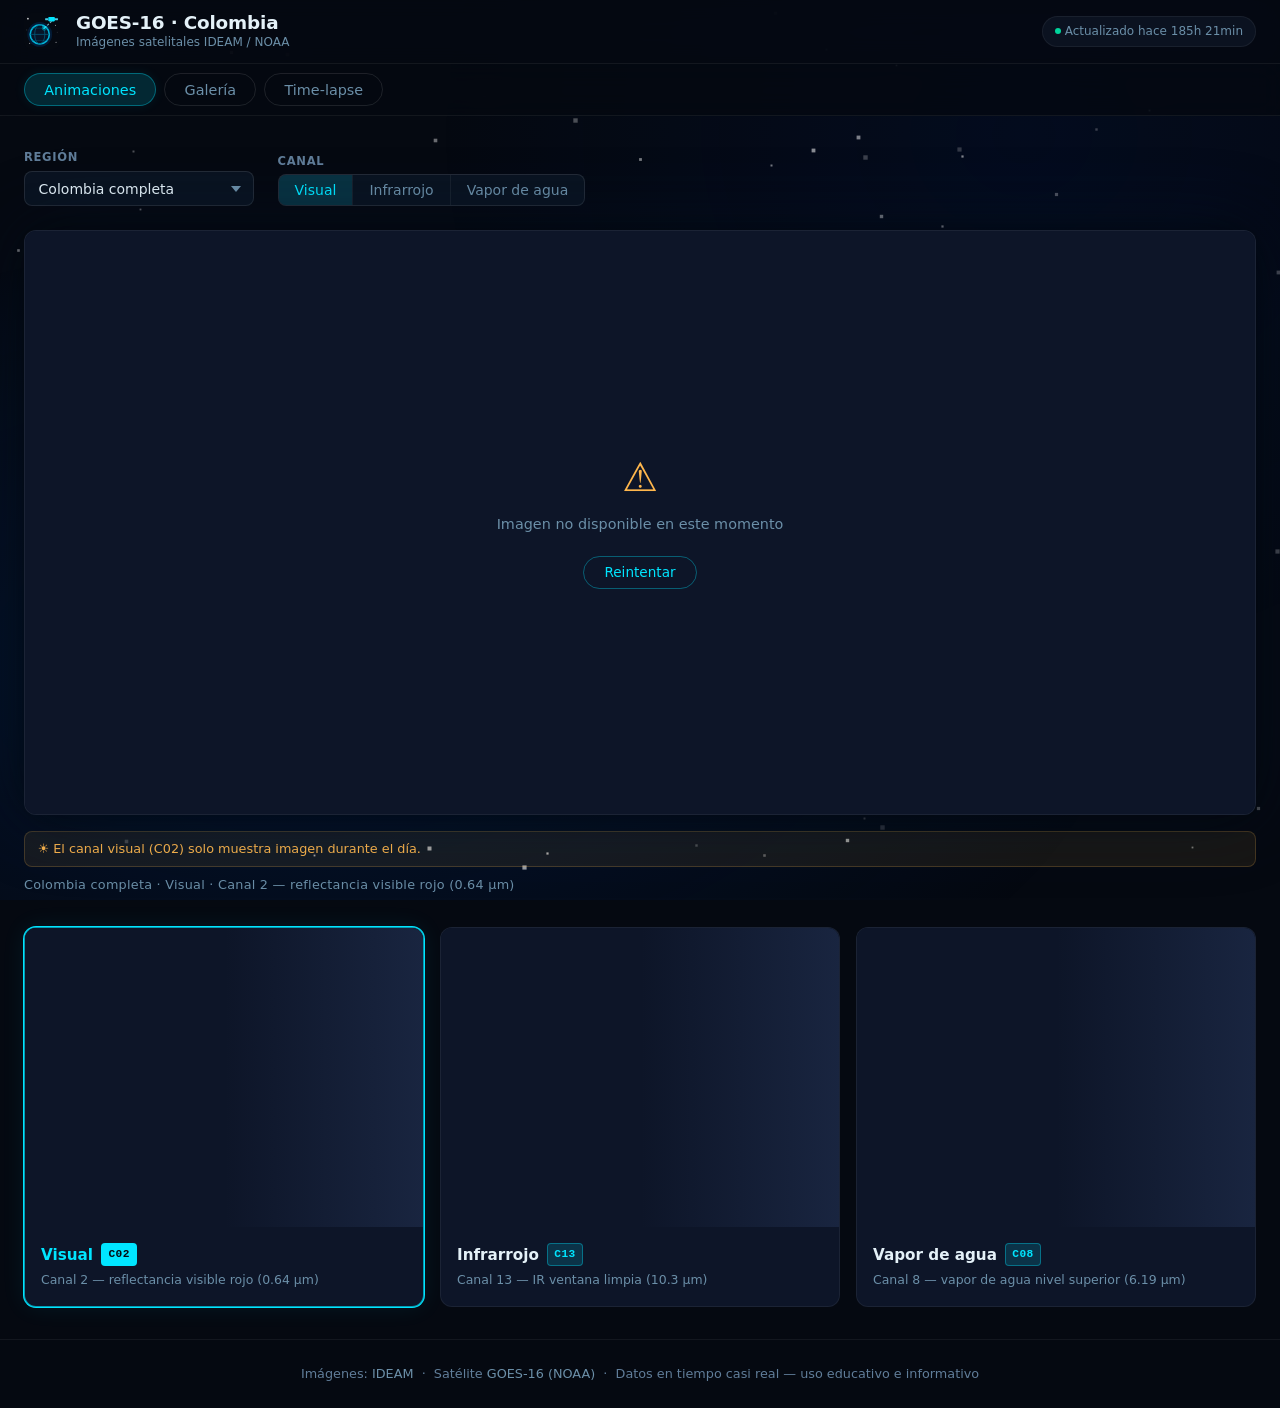
==== commit c3d84893: "chore: actualizar manifest satelital [bot]" ====
--- a/index.html
+++ b/index.html
@@ -180,6 +180,6 @@
   <!-- Entry point (ES module) -->
   <script type="module" src="js/app.js?v=3"></script>
 
-  <script type="application/json" id="manifest-inline">{"generated_utc":"2026-11-28T10:01:27.564Z","source":"https://bart.ideam.gov.co/geotiff/goes16","gifs":{"base_url":"https://bart.ideam.gov.co/geotiff/goes16/GIFS","categories":{"VISUAL":{"label":"Visual","subfolder":"VISUAL","canal":"C02","description":"Canal 2 — reflectancia visible rojo (0.64 µm)"},"INFRARROJO":{"label":"Infrarrojo","subfolder":"INFRARROJO","canal":"C13","description":"Canal 13 — IR ventana limpia (10.3 µm)"},"VAPOR_AGUA":{"label":"Vapor de agua","subfolder":"VAPOR_AGUA","canal":"C08","description":"Canal 8 — vapor de agua nivel superior (6.19 µm)"}},"regions":[{"id":"AMAZONAS","label":"Amazonas"},{"id":"ANTIOQUIA","label":"Antioquia"},{"id":"ARAUCA","label":"Arauca"},{"id":"BARRANCABERMEJA","label":"Barrancabermeja"},{"id":"BOGOTA","label":"Bogotá"},{"id":"BUCARAMANGA","label":"Bucaramanga"},{"id":"CARIBE","label":"Caribe"},{"id":"CARIBE2","label":"Caribe 2"},{"id":"CARIBE_PCT","label":"Caribe PCT"},{"id":"CAUCA_MOCOA","label":"Cauca — Mocoa"},{"id":"CHOCO","label":"Chocó"},{"id":"COLOMBIA","label":"Colombia completa","hero":true},{"id":"CORNARE","label":"Cornare"},{"id":"CRPA_05","label":"CRPA 05"},{"id":"CUCUTA","label":"Cúcuta"},{"id":"CUNDINAMARCA","label":"Cundinamarca"},{"id":"DUITAMA","label":"Duitama"},{"id":"FULLDISK","label":"Disco completo"},{"id":"GUAVIARE","label":"Guaviare"},{"id":"IDIGER","label":"IDIGER"},{"id":"MITU","label":"Mitú"},{"id":"MOJANA","label":"La Mojana"},{"id":"SAN_ANDRES","label":"San Andrés y Providencia"}],"verified":{"AMAZONAS_C02":{"ok":true,"last_modified":"Sat, 28 Nov 2026 02:11:41 GMT"},"AMAZONAS_C13":{"ok":true,"last_modified":"Sat, 28 Nov 2026 10:01:40 GMT"},"ANTIOQUIA_C13":{"ok":true,"last_modified":"Sat, 28 Nov 2026 10:01:40 GMT"},"ANTIOQUIA_C02":{"ok":true,"last_modified":"Sat, 28 Nov 2026 02:01:45 GMT"},"AMAZONAS_C08":{"ok":true,"last_modified":"Sat, 28 Nov 2026 10:01:43 GMT"},"ANTIOQUIA_C08":{"ok":true,"last_modified":"Sat, 28 Nov 2026 10:01:42 GMT"},"ARAUCA_C13":{"ok":true,"last_modified":"Sat, 28 Nov 2026 10:01:41 GMT"},"ARAUCA_C02":{"ok":true,"last_modified":"Sat, 28 Nov 2026 10:01:43 GMT"},"BARRANCABERMEJA_C02":{"ok":true,"last_modified":"Sat, 28 Nov 2026 01:41:42 GMT"},"ARAUCA_C08":{"ok":true,"last_modified":"Sat, 28 Nov 2026 10:01:43 GMT"},"BARRANCABERMEJA_C08":{"ok":true,"last_modified":"Sat, 28 Nov 2026 10:01:42 GMT"},"BARRANCABERMEJA_C13":{"ok":true,"last_modified":"Sat, 28 Nov 2026 10:01:41 GMT"},"BOGOTA_C02":{"ok":true,"last_modified":"Sat, 28 Nov 2026 01:51:41 GMT"},"BOGOTA_C13":{"ok":true,"last_modified":"Sat, 28 Nov 2026 10:01:41 GMT"},"BOGOTA_C08":{"ok":true,"last_modified":"Sat, 28 Nov 2026 10:01:42 GMT"},"BUCARAMANGA_C02":{"ok":true,"last_modified":"Sat, 28 Nov 2026 01:51:41 GMT"},"BUCARAMANGA_C08":{"ok":true,"last_modified":"Sat, 28 Nov 2026 10:01:43 GMT"},"BUCARAMANGA_C13":{"ok":true,"last_modified":"Sat, 28 Nov 2026 10:01:41 GMT"},"CARIBE_C13":{"ok":true,"last_modified":"Sat, 28 Nov 2026 10:01:41 GMT"},"CARIBE2_C02":{"ok":true,"last_modified":"Sat, 28 Nov 2026 10:01:43 GMT"},"CARIBE_C08":{"ok":true,"last_modified":"Sat, 28 Nov 2026 10:01:42 GMT"},"CARIBE2_C13":{"ok":true,"last_modified":"Sat, 28 Nov 2026 10:01:41 GMT"},"CARIBE_C02":{"ok":true,"last_modified":"Sat, 28 Nov 2026 10:01:43 GMT"},"CARIBE_PCT_C13":{"ok":true,"last_modified":"Sat, 28 Nov 2026 10:01:41 GMT"},"CARIBE_PCT_C02":{"ok":true,"last_modified":"Sat, 28 Nov 2026 10:01:43 GMT"},"CHOCO_C02":{"ok":true,"last_modified":"Sat, 28 Nov 2026 02:11:41 GMT"},"CARIBE_PCT_C08":{"ok":true,"last_modified":"Sat, 28 Nov 2026 10:01:43 GMT"},"CAUCA_MOCOA_C02":{"ok":true,"last_modified":"Sat, 28 Nov 2026 02:11:41 GMT"},"CHOCO_C08":{"ok":true,"last_modified":"Sat, 28 Nov 2026 10:01:42 GMT"},"CAUCA_MOCOA_C08":{"ok":true,"last_modified":"Sat, 28 Nov 2026 10:01:43 GMT"},"CHOCO_C13":{"ok":true,"last_modified":"Sat, 28 Nov 2026 10:01:41 GMT"},"CAUCA_MOCOA_C13":{"ok":true,"last_modified":"Sat, 28 Nov 2026 10:01:41 GMT"},"COLOMBIA_C02":{"ok":true,"last_modified":"Sat, 28 Nov 2026 10:01:43 GMT"},"CORNARE_C02":{"ok":true,"last_modified":"Sat, 28 Nov 2026 01:51:41 GMT"},"COLOMBIA_C13":{"ok":true,"last_modified":"Sat, 28 Nov 2026 10:01:41 GMT"},"CORNARE_C13":{"ok":true,"last_modified":"Sat, 28 Nov 2026 10:01:42 GMT"},"CRPA_05_C02":{"ok":true,"last_modified":"Sat, 28 Nov 2026 01:51:41 GMT"},"CORNARE_C08":{"ok":true,"last_modified":"Sat, 28 Nov 2026 10:01:42 GMT"},"CRPA_05_C08":{"ok":true,"last_modified":"Sat, 28 Nov 2026 10:01:42 GMT"},"CUCUTA_C13":{"ok":true,"last_modified":"Sat, 28 Nov 2026 10:01:42 GMT"},"CUCUTA_C08":{"ok":true,"last_modified":"Sat, 28 Nov 2026 10:01:42 GMT"},"CRPA_05_C13":{"ok":true,"last_modified":"Sat, 28 Nov 2026 10:01:42 GMT"},"CUCUTA_C02":{"ok":true,"last_modified":"Sat, 28 Nov 2026 01:41:42 GMT"},"CUNDINAMARCA_C08":{"ok":true,"last_modified":"Sat, 28 Nov 2026 10:01:42 GMT"},"CUNDINAMARCA_C13":{"ok":true,"last_modified":"Sat, 28 Nov 2026 10:01:42 GMT"},"COLOMBIA_C08":{"ok":true,"last_modified":"Sat, 28 Nov 2026 10:01:43 GMT"},"DUITAMA_C02":{"ok":true,"last_modified":"Sat, 28 Nov 2026 01:41:42 GMT"},"FULLDISK_C02":{"ok":true,"last_modified":"Sat, 28 Nov 2026 10:01:43 GMT"},"FULLDISK_C13":{"ok":true,"last_modified":"Sat, 28 Nov 2026 10:01:42 GMT"},"DUITAMA_C13":{"ok":true,"last_modified":"Sat, 28 Nov 2026 10:01:42 GMT"},"GUAVIARE_C02":{"ok":true,"last_modified":"Sat, 28 Nov 2026 01:51:41 GMT"},"GUAVIARE_C13":{"ok":true,"last_modified":"Sat, 28 Nov 2026 10:01:42 GMT"},"DUITAMA_C08":{"ok":true,"last_modified":"Sat, 28 Nov 2026 10:01:43 GMT"},"FULLDISK_C08":{"ok":true,"last_modified":"Sat, 28 Nov 2026 10:01:43 GMT"},"MITU_C08":{"ok":true,"last_modified":"Sat, 28 Nov 2026 10:01:42 GMT"},"GUAVIARE_C08":{"ok":true,"last_modified":"Sat, 28 Nov 2026 10:01:42 GMT"},"IDIGER_C13":{"ok":true,"last_modified":"Sat, 28 Nov 2026 10:01:42 GMT"},"IDIGER_C02":{"ok":true,"last_modified":"Sat, 28 Nov 2026 01:51:41 GMT"},"MOJANA_C08":{"ok":true,"last_modified":"Sat, 28 Nov 2026 10:01:42 GMT"},"MITU_C02":{"ok":true,"last_modified":"Sat, 28 Nov 2026 01:51:41 GMT"},"MOJANA_C02":{"ok":true,"last_modified":"Sat, 28 Nov 2026 10:01:43 GMT"},"IDIGER_C08":{"ok":true,"last_modified":"Sat, 28 Nov 2026 10:01:43 GMT"},"MOJANA_C13":{"ok":true,"last_modified":"Sat, 28 Nov 2026 10:01:42 GMT"},"SAN_ANDRES_C13":{"ok":true,"last_modified":"Sat, 28 Nov 2026 10:01:42 GMT"},"SAN_ANDRES_C08":{"ok":true,"last_modified":"Sat, 28 Nov 2026 10:01:42 GMT"},"SAN_ANDRES_C02":{"ok":true,"last_modified":"Sat, 28 Nov 2026 10:01:43 GMT"},"MITU_C13":{"ok":true,"last_modified":"Sat, 28 Nov 2026 10:01:42 GMT"},"CARIBE2_C08":{"ok":true,"last_modified":"Sat, 28 Nov 2026 10:01:43 GMT"},"CUNDINAMARCA_C02":{"ok":true,"last_modified":"Sat, 28 Nov 2026 01:51:41 GMT"}}},"regions":{"Colombia":{"products":{"C01":{"label":"Visible azul","type":"channel","frames":[{"ts":"202611280940","url":"https://bart.ideam.gov.co/geotiff/goes16/Colombia/C01/C01_Rad_202611280940.jpg"},{"ts":"202611280930","url":"https://bart.ideam.gov.co/geotiff/goes16/Colombia/C01/C01_Rad_202611280930.jpg"},{"ts":"202611280910","url":"https://bart.ideam.gov.co/geotiff/goes16/Colombia/C01/C01_Rad_202611280910.jpg"},{"ts":"202611280900","url":"https://bart.ideam.gov.co/geotiff/goes16/Colombia/C01/C01_Rad_202611280900.jpg"},{"ts":"202611280850","url":"https://bart.ideam.gov.co/geotiff/goes16/Colombia/C01/C01_Rad_202611280850.jpg"},{"ts":"202611280840","url":"https://bart.ideam.gov.co/geotiff/goes16/Colombia/C01/C01_Rad_202611280840.jpg"}]},"C02":{"label":"Visible rojo","type":"channel","frames":[{"ts":"202611280940","url":"https://bart.ideam.gov.co/geotiff/goes16/Colombia/C02/C02_Rad_202611280940.jpg"},{"ts":"202611280920","url":"https://bart.ideam.gov.co/geotiff/goes16/Colombia/C02/C02_Rad_202611280920.jpg"},{"ts":"202611280850","url":"https://bart.ideam.gov.co/geotiff/goes16/Colombia/C02/C02_Rad_202611280850.jpg"},{"ts":"202611280840","url":"https://bart.ideam.gov.co/geotiff/goes16/Colombia/C02/C02_Rad_202611280840.jpg"},{"ts":"202611280820","url":"https://bart.ideam.gov.co/geotiff/goes16/Colombia/C02/C02_Rad_202611280820.jpg"},{"ts":"202611280810","url":"https://bart.ideam.gov.co/geotiff/goes16/Colombia/C02/C02_Rad_202611280810.jpg"}]},"C03":{"label":"Veggie (0.86 µm)","type":"channel","frames":[{"ts":"202611280940","url":"https://bart.ideam.gov.co/geotiff/goes16/Colombia/C03/C03_Rad_202611280940.jpg"},{"ts":"202611280930","url":"https://bart.ideam.gov.co/geotiff/goes16/Colombia/C03/C03_Rad_202611280930.jpg"},{"ts":"202611280920","url":"https://bart.ideam.gov.co/geotiff/goes16/Colombia/C03/C03_Rad_202611280920.jpg"},{"ts":"202611280910","url":"https://bart.ideam.gov.co/geotiff/goes16/Colombia/C03/C03_Rad_202611280910.jpg"},{"ts":"202611280900","url":"https://bart.ideam.gov.co/geotiff/goes16/Colombia/C03/C03_Rad_202611280900.jpg"},{"ts":"202611280850","url":"https://bart.ideam.gov.co/geotiff/goes16/Colombia/C03/C03_Rad_202611280850.jpg"}]},"C04":{"label":"Cirrus (1.37 µm)","type":"channel","frames":[{"ts":"202611280940","url":"https://bart.ideam.gov.co/geotiff/goes16/Colombia/C04/C04_Rad_202611280940.jpg"},{"ts":"202611280930","url":"https://bart.ideam.gov.co/geotiff/goes16/Colombia/C04/C04_Rad_202611280930.jpg"},{"ts":"202611280910","url":"https://bart.ideam.gov.co/geotiff/goes16/Colombia/C04/C04_Rad_202611280910.jpg"},{"ts":"202611280900","url":"https://bart.ideam.gov.co/geotiff/goes16/Colombia/C04/C04_Rad_202611280900.jpg"},{"ts":"202611280850","url":"https://bart.ideam.gov.co/geotiff/goes16/Colombia/C04/C04_Rad_202611280850.jpg"},{"ts":"202611280840","url":"https://bart.ideam.gov.co/geotiff/goes16/Colombia/C04/C04_Rad_202611280840.jpg"}]},"C05":{"label":"Nieve/hielo (1.6 µm)","type":"channel","frames":[{"ts":"202611280940","url":"https://bart.ideam.gov.co/geotiff/goes16/Colombia/C05/C05_Rad_202611280940.jpg"},{"ts":"202611280930","url":"https://bart.ideam.gov.co/geotiff/goes16/Colombia/C05/C05_Rad_202611280930.jpg"},{"ts":"202611280920","url":"https://bart.ideam.gov.co/geotiff/goes16/Colombia/C05/C05_Rad_202611280920.jpg"},{"ts":"202611280910","url":"https://bart.ideam.gov.co/geotiff/goes16/Colombia/C05/C05_Rad_202611280910.jpg"},{"ts":"202611280900","url":"https://bart.ideam.gov.co/geotiff/goes16/Colombia/C05/C05_Rad_202611280900.jpg"},{"ts":"202611280850","url":"https://bart.ideam.gov.co/geotiff/goes16/Colombia/C05/C05_Rad_202611280850.jpg"}]},"C06":{"label":"Nube convectica (2.2 µm)","type":"channel","frames":[{"ts":"202611280940","url":"https://bart.ideam.gov.co/geotiff/goes16/Colombia/C06/C06_Rad_202611280940.jpg"},{"ts":"202611280930","url":"https://bart.ideam.gov.co/geotiff/goes16/Colombia/C06/C06_Rad_202611280930.jpg"},{"ts":"202611280910","url":"https://bart.ideam.gov.co/geotiff/goes16/Colombia/C06/C06_Rad_202611280910.jpg"},{"ts":"202611280900","url":"https://bart.ideam.gov.co/geotiff/goes16/Colombia/C06/C06_Rad_202611280900.jpg"},{"ts":"202611280850","url":"https://bart.ideam.gov.co/geotiff/goes16/Colombia/C06/C06_Rad_202611280850.jpg"},{"ts":"202611280840","url":"https://bart.ideam.gov.co/geotiff/goes16/Colombia/C06/C06_Rad_202611280840.jpg"}]},"C07":{"label":"IR shortwave (3.9 µm)","type":"channel","frames":[{"ts":"202611280940","url":"https://bart.ideam.gov.co/geotiff/goes16/Colombia/C07/C07_Rad_202611280940.jpg"},{"ts":"202611280930","url":"https://bart.ideam.gov.co/geotiff/goes16/Colombia/C07/C07_Rad_202611280930.jpg"},{"ts":"202611280910","url":"https://bart.ideam.gov.co/geotiff/goes16/Colombia/C07/C07_Rad_202611280910.jpg"},{"ts":"202611280900","url":"https://bart.ideam.gov.co/geotiff/goes16/Colombia/C07/C07_Rad_202611280900.jpg"},{"ts":"202611280850","url":"https://bart.ideam.gov.co/geotiff/goes16/Colombia/C07/C07_Rad_202611280850.jpg"},{"ts":"202611280840","url":"https://bart.ideam.gov.co/geotiff/goes16/Colombia/C07/C07_Rad_202611280840.jpg"}]},"C08":{"label":"Vapor de agua superior","type":"channel","frames":[{"ts":"202611280940","url":"https://bart.ideam.gov.co/geotiff/goes16/Colombia/C08/C08_Rad_202611280940.jpg"},{"ts":"202611280930","url":"https://bart.ideam.gov.co/geotiff/goes16/Colombia/C08/C08_Rad_202611280930.jpg"},{"ts":"202611280910","url":"https://bart.ideam.gov.co/geotiff/goes16/Colombia/C08/C08_Rad_202611280910.jpg"},{"ts":"202611280900","url":"https://bart.ideam.gov.co/geotiff/goes16/Colombia/C08/C08_Rad_202611280900.jpg"},{"ts":"202611280850","url":"https://bart.ideam.gov.co/geotiff/goes16/Colombia/C08/C08_Rad_202611280850.jpg"},{"ts":"202611280840","url":"https://bart.ideam.gov.co/geotiff/goes16/Colombia/C08/C08_Rad_202611280840.jpg"}]},"C09":{"label":"Vapor de agua medio","type":"channel","frames":[{"ts":"202611280940","url":"https://bart.ideam.gov.co/geotiff/goes16/Colombia/C09/C09_Rad_202611280940.jpg"},{"ts":"202611280930","url":"https://bart.ideam.gov.co/geotiff/goes16/Colombia/C09/C09_Rad_202611280930.jpg"},{"ts":"202611280910","url":"https://bart.ideam.gov.co/geotiff/goes16/Colombia/C09/C09_Rad_202611280910.jpg"},{"ts":"202611280900","url":"https://bart.ideam.gov.co/geotiff/goes16/Colombia/C09/C09_Rad_202611280900.jpg"},{"ts":"202611280850","url":"https://bart.ideam.gov.co/geotiff/goes16/Colombia/C09/C09_Rad_202611280850.jpg"},{"ts":"202611280840","url":"https://bart.ideam.gov.co/geotiff/goes16/Colombia/C09/C09_Rad_202611280840.jpg"}]},"C10":{"label":"Vapor de agua inferior","type":"channel","frames":[{"ts":"202611280940","url":"https://bart.ideam.gov.co/geotiff/goes16/Colombia/C10/C10_Rad_202611280940.jpg"},{"ts":"202611280930","url":"https://bart.ideam.gov.co/geotiff/goes16/Colombia/C10/C10_Rad_202611280930.jpg"},{"ts":"202611280920","url":"https://bart.ideam.gov.co/geotiff/goes16/Colombia/C10/C10_Rad_202611280920.jpg"},{"ts":"202611280910","url":"https://bart.ideam.gov.co/geotiff/goes16/Colombia/C10/C10_Rad_202611280910.jpg"},{"ts":"202611280900","url":"https://bart.ideam.gov.co/geotiff/goes16/Colombia/C10/C10_Rad_202611280900.jpg"},{"ts":"202611280840","url":"https://bart.ideam.gov.co/geotiff/goes16/Colombia/C10/C10_Rad_202611280840.jpg"}]},"C11":{"label":"IR nube/superficie","type":"channel","frames":[{"ts":"202611280940","url":"https://bart.ideam.gov.co/geotiff/goes16/Colombia/C11/C11_Rad_202611280940.jpg"},{"ts":"202611280930","url":"https://bart.ideam.gov.co/geotiff/goes16/Colombia/C11/C11_Rad_202611280930.jpg"},{"ts":"202611280920","url":"https://bart.ideam.gov.co/geotiff/goes16/Colombia/C11/C11_Rad_202611280920.jpg"},{"ts":"202611280900","url":"https://bart.ideam.gov.co/geotiff/goes16/Colombia/C11/C11_Rad_202611280900.jpg"},{"ts":"202611280850","url":"https://bart.ideam.gov.co/geotiff/goes16/Colombia/C11/C11_Rad_202611280850.jpg"},{"ts":"202611280840","url":"https://bart.ideam.gov.co/geotiff/goes16/Colombia/C11/C11_Rad_202611280840.jpg"}]},"C12":{"label":"IR ozono (9.6 µm)","type":"channel","frames":[{"ts":"202611280940","url":"https://bart.ideam.gov.co/geotiff/goes16/Colombia/C12/C12_Rad_202611280940.jpg"},{"ts":"202611280930","url":"https://bart.ideam.gov.co/geotiff/goes16/Colombia/C12/C12_Rad_202611280930.jpg"},{"ts":"202611280920","url":"https://bart.ideam.gov.co/geotiff/goes16/Colombia/C12/C12_Rad_202611280920.jpg"},{"ts":"202611280910","url":"https://bart.ideam.gov.co/geotiff/goes16/Colombia/C12/C12_Rad_202611280910.jpg"},{"ts":"202611280900","url":"https://bart.ideam.gov.co/geotiff/goes16/Colombia/C12/C12_Rad_202611280900.jpg"},{"ts":"202611280840","url":"https://bart.ideam.gov.co/geotiff/goes16/Colombia/C12/C12_Rad_202611280840.jpg"}]},"C13":{"label":"IR ventana limpia","type":"channel","frames":[{"ts":"202611280940","url":"https://bart.ideam.gov.co/geotiff/goes16/Colombia/C13/C13_Rad_202611280940.jpg"},{"ts":"202611280930","url":"https://bart.ideam.gov.co/geotiff/goes16/Colombia/C13/C13_Rad_202611280930.jpg"},{"ts":"202611280920","url":"https://bart.ideam.gov.co/geotiff/goes16/Colombia/C13/C13_Rad_202611280920.jpg"},{"ts":"202611280900","url":"https://bart.ideam.gov.co/geotiff/goes16/Colombia/C13/C13_Rad_202611280900.jpg"},{"ts":"202611280850","url":"https://bart.ideam.gov.co/geotiff/goes16/Colombia/C13/C13_Rad_202611280850.jpg"},{"ts":"202611280840","url":"https://bart.ideam.gov.co/geotiff/goes16/Colombia/C13/C13_Rad_202611280840.jpg"}]},"C14":{"label":"IR ventana (11.2 µm)","type":"channel","frames":[{"ts":"202611280940","url":"https://bart.ideam.gov.co/geotiff/goes16/Colombia/C14/C14_Rad_202611280940.jpg"},{"ts":"202611280930","url":"https://bart.ideam.gov.co/geotiff/goes16/Colombia/C14/C14_Rad_202611280930.jpg"},{"ts":"202611280900","url":"https://bart.ideam.gov.co/geotiff/goes16/Colombia/C14/C14_Rad_202611280900.jpg"},{"ts":"202611280850","url":"https://bart.ideam.gov.co/geotiff/goes16/Colombia/C14/C14_Rad_202611280850.jpg"},{"ts":"202611280840","url":"https://bart.ideam.gov.co/geotiff/goes16/Colombia/C14/C14_Rad_202611280840.jpg"},{"ts":"202611280830","url":"https://bart.ideam.gov.co/geotiff/goes16/Colombia/C14/C14_Rad_202611280830.jpg"}]},"C15":{"label":"IR CO₂ (12.3 µm)","type":"channel","frames":[{"ts":"202611280940","url":"https://bart.ideam.gov.co/geotiff/goes16/Colombia/C15/C15_Rad_202611280940.jpg"},{"ts":"202611280930","url":"https://bart.ideam.gov.co/geotiff/goes16/Colombia/C15/C15_Rad_202611280930.jpg"},{"ts":"202611280920","url":"https://bart.ideam.gov.co/geotiff/goes16/Colombia/C15/C15_Rad_202611280920.jpg"},{"ts":"202611280910","url":"https://bart.ideam.gov.co/geotiff/goes16/Colombia/C15/C15_Rad_202611280910.jpg"},{"ts":"202611280900","url":"https://bart.ideam.gov.co/geotiff/goes16/Colombia/C15/C15_Rad_202611280900.jpg"},{"ts":"202611280850","url":"https://bart.ideam.gov.co/geotiff/goes16/Colombia/C15/C15_Rad_202611280850.jpg"}]},"C16":{"label":"IR CO₂ (13.3 µm)","type":"channel","frames":[{"ts":"202611280940","url":"https://bart.ideam.gov.co/geotiff/goes16/Colombia/C16/C16_Rad_202611280940.jpg"},{"ts":"202611280930","url":"https://bart.ideam.gov.co/geotiff/goes16/Colombia/C16/C16_Rad_202611280930.jpg"},{"ts":"202611280910","url":"https://bart.ideam.gov.co/geotiff/goes16/Colombia/C16/C16_Rad_202611280910.jpg"},{"ts":"202611280900","url":"https://bart.ideam.gov.co/geotiff/goes16/Colombia/C16/C16_Rad_202611280900.jpg"},{"ts":"202611280850","url":"https://bart.ideam.gov.co/geotiff/goes16/Colombia/C16/C16_Rad_202611280850.jpg"},{"ts":"202611280840","url":"https://bart.ideam.gov.co/geotiff/goes16/Colombia/C16/C16_Rad_202611280840.jpg"}]},"AIR_MASS":{"label":"Masa de aire","type":"product","frames":[{"ts":"202611280930","url":"https://bart.ideam.gov.co/geotiff/goes16/Colombia/AIR_MASS/AIR_MASS_202611280930.jpg"},{"ts":"202611280910","url":"https://bart.ideam.gov.co/geotiff/goes16/Colombia/AIR_MASS/AIR_MASS_202611280910.jpg"},{"ts":"202611280850","url":"https://bart.ideam.gov.co/geotiff/goes16/Colombia/AIR_MASS/AIR_MASS_202611280850.jpg"},{"ts":"202611280840","url":"https://bart.ideam.gov.co/geotiff/goes16/Colombia/AIR_MASS/AIR_MASS_202611280840.jpg"},{"ts":"202611280830","url":"https://bart.ideam.gov.co/geotiff/goes16/Colombia/AIR_MASS/AIR_MASS_202611280830.jpg"},{"ts":"202611280810","url":"https://bart.ideam.gov.co/geotiff/goes16/Colombia/AIR_MASS/AIR_MASS_202611280810.jpg"}]},"ASH":{"label":"Ceniza volcánica","type":"product","frames":[{"ts":"202611280930","url":"https://bart.ideam.gov.co/geotiff/goes16/Colombia/ASH/ASH_202611280930.jpg"},{"ts":"202611280900","url":"https://bart.ideam.gov.co/geotiff/goes16/Colombia/ASH/ASH_202611280900.jpg"},{"ts":"202611280850","url":"https://bart.ideam.gov.co/geotiff/goes16/Colombia/ASH/ASH_202611280850.jpg"},{"ts":"202611280840","url":"https://bart.ideam.gov.co/geotiff/goes16/Colombia/ASH/ASH_202611280840.jpg"},{"ts":"202611280830","url":"https://bart.ideam.gov.co/geotiff/goes16/Colombia/ASH/ASH_202611280830.jpg"},{"ts":"202611280810","url":"https://bart.ideam.gov.co/geotiff/goes16/Colombia/ASH/ASH_202611280810.jpg"}]},"DAY_CLOUD":{"label":"Nube diurna fase","type":"product","frames":[{"ts":"202611280930","url":"https://bart.ideam.gov.co/geotiff/goes16/Colombia/DAY_CLOUD/DAY_CLOUD_202611280930.jpg"},{"ts":"202611280910","url":"https://bart.ideam.gov.co/geotiff/goes16/Colombia/DAY_CLOUD/DAY_CLOUD_202611280910.jpg"},{"ts":"202611280850","url":"https://bart.ideam.gov.co/geotiff/goes16/Colombia/DAY_CLOUD/DAY_CLOUD_202611280850.jpg"},{"ts":"202611280840","url":"https://bart.ideam.gov.co/geotiff/goes16/Colombia/DAY_CLOUD/DAY_CLOUD_202611280840.jpg"},{"ts":"202611280830","url":"https://bart.ideam.gov.co/geotiff/goes16/Colombia/DAY_CLOUD/DAY_CLOUD_202611280830.jpg"},{"ts":"202611280810","url":"https://bart.ideam.gov.co/geotiff/goes16/Colombia/DAY_CLOUD/DAY_CLOUD_202611280810.jpg"}]},"DAY_CONV":{"label":"Convección diurna","type":"product","frames":[{"ts":"202611280930","url":"https://bart.ideam.gov.co/geotiff/goes16/Colombia/DAY_CONV/DAY_CONV_202611280930.jpg"},{"ts":"202611280910","url":"https://bart.ideam.gov.co/geotiff/goes16/Colombia/DAY_CONV/DAY_CONV_202611280910.jpg"},{"ts":"202611280850","url":"https://bart.ideam.gov.co/geotiff/goes16/Colombia/DAY_CONV/DAY_CONV_202611280850.jpg"},{"ts":"202611280840","url":"https://bart.ideam.gov.co/geotiff/goes16/Colombia/DAY_CONV/DAY_CONV_202611280840.jpg"},{"ts":"202611280830","url":"https://bart.ideam.gov.co/geotiff/goes16/Colombia/DAY_CONV/DAY_CONV_202611280830.jpg"},{"ts":"202611280810","url":"https://bart.ideam.gov.co/geotiff/goes16/Colombia/DAY_CONV/DAY_CONV_202611280810.jpg"}]},"DUST":{"label":"Polvo y aerosoles","type":"product","frames":[{"ts":"202611280930","url":"https://bart.ideam.gov.co/geotiff/goes16/Colombia/DUST/DUST_202611280930.jpg"},{"ts":"202611280900","url":"https://bart.ideam.gov.co/geotiff/goes16/Colombia/DUST/DUST_202611280900.jpg"},{"ts":"202611280850","url":"https://bart.ideam.gov.co/geotiff/goes16/Colombia/DUST/DUST_202611280850.jpg"},{"ts":"202611280840","url":"https://bart.ideam.gov.co/geotiff/goes16/Colombia/DUST/DUST_202611280840.jpg"},{"ts":"202611280830","url":"https://bart.ideam.gov.co/geotiff/goes16/Colombia/DUST/DUST_202611280830.jpg"},{"ts":"202611280810","url":"https://bart.ideam.gov.co/geotiff/goes16/Colombia/DUST/DUST_202611280810.jpg"}]},"FIRE_TEMP":{"label":"Temperatura de fuego","type":"product","frames":[{"ts":"202611280930","url":"https://bart.ideam.gov.co/geotiff/goes16/Colombia/FIRE_TEMP/FIRE_TEMP_202611280930.jpg"},{"ts":"202611280910","url":"https://bart.ideam.gov.co/geotiff/goes16/Colombia/FIRE_TEMP/FIRE_TEMP_202611280910.jpg"},{"ts":"202611280850","url":"https://bart.ideam.gov.co/geotiff/goes16/Colombia/FIRE_TEMP/FIRE_TEMP_202611280850.jpg"},{"ts":"202611280840","url":"https://bart.ideam.gov.co/geotiff/goes16/Colombia/FIRE_TEMP/FIRE_TEMP_202611280840.jpg"},{"ts":"202611280830","url":"https://bart.ideam.gov.co/geotiff/goes16/Colombia/FIRE_TEMP/FIRE_TEMP_202611280830.jpg"},{"ts":"202611280810","url":"https://bart.ideam.gov.co/geotiff/goes16/Colombia/FIRE_TEMP/FIRE_TEMP_202611280810.jpg"}]},"SNOW_FOG":{"label":"Nieve y niebla","type":"product","frames":[{"ts":"202611280930","url":"https://bart.ideam.gov.co/geotiff/goes16/Colombia/SNOW_FOG/SNOW_FOG_202611280930.jpg"},{"ts":"202611280910","url":"https://bart.ideam.gov.co/geotiff/goes16/Colombia/SNOW_FOG/SNOW_FOG_202611280910.jpg"},{"ts":"202611280850","url":"https://bart.ideam.gov.co/geotiff/goes16/Colombia/SNOW_FOG/SNOW_FOG_202611280850.jpg"},{"ts":"202611280840","url":"https://bart.ideam.gov.co/geotiff/goes16/Colombia/SNOW_FOG/SNOW_FOG_202611280840.jpg"},{"ts":"202611280830","url":"https://bart.ideam.gov.co/geotiff/goes16/Colombia/SNOW_FOG/SNOW_FOG_202611280830.jpg"},{"ts":"202611280810","url":"https://bart.ideam.gov.co/geotiff/goes16/Colombia/SNOW_FOG/SNOW_FOG_202611280810.jpg"}]},"TRUE_COLOR":{"label":"Color verdadero","type":"product","frames":[{"ts":"202611280930","url":"https://bart.ideam.gov.co/geotiff/goes16/Colombia/TRUE_COLOR/TRUE_COLOR_202611280930.jpg"},{"ts":"202611280910","url":"https://bart.ideam.gov.co/geotiff/goes16/Colombia/TRUE_COLOR/TRUE_COLOR_202611280910.jpg"},{"ts":"202611280900","url":"https://bart.ideam.gov.co/geotiff/goes16/Colombia/TRUE_COLOR/TRUE_COLOR_202611280900.jpg"},{"ts":"202611280850","url":"https://bart.ideam.gov.co/geotiff/goes16/Colombia/TRUE_COLOR/TRUE_COLOR_202611280850.jpg"},{"ts":"202611280840","url":"https://bart.ideam.gov.co/geotiff/goes16/Colombia/TRUE_COLOR/TRUE_COLOR_202611280840.jpg"},{"ts":"202611280830","url":"https://bart.ideam.gov.co/geotiff/goes16/Colombia/TRUE_COLOR/TRUE_COLOR_202611280830.jpg"}]},"WATER_VAPOR":{"label":"Vapor de agua RGB","type":"product","frames":[{"ts":"202611280930","url":"https://bart.ideam.gov.co/geotiff/goes16/Colombia/WATER_VAPOR/WATER_VAPOR_202611280930.jpg"},{"ts":"202611280910","url":"https://bart.ideam.gov.co/geotiff/goes16/Colombia/WATER_VAPOR/WATER_VAPOR_202611280910.jpg"},{"ts":"202611280850","url":"https://bart.ideam.gov.co/geotiff/goes16/Colombia/WATER_VAPOR/WATER_VAPOR_202611280850.jpg"},{"ts":"202611280840","url":"https://bart.ideam.gov.co/geotiff/goes16/Colombia/WATER_VAPOR/WATER_VAPOR_202611280840.jpg"},{"ts":"202611280830","url":"https://bart.ideam.gov.co/geotiff/goes16/Colombia/WATER_VAPOR/WATER_VAPOR_202611280830.jpg"},{"ts":"202611280810","url":"https://bart.ideam.gov.co/geotiff/goes16/Colombia/WATER_VAPOR/WATER_VAPOR_202611280810.jpg"}]}}},"Global":{"products":{"C02":{"label":"Visible rojo (global)","type":"channel","frames":[{"ts":"202611280940","url":"https://bart.ideam.gov.co/geotiff/goes16/Global/C02/C02_Rad_202611280940.jpg"},{"ts":"202611280930","url":"https://bart.ideam.gov.co/geotiff/goes16/Global/C02/C02_Rad_202611280930.jpg"},{"ts":"202611280920","url":"https://bart.ideam.gov.co/geotiff/goes16/Global/C02/C02_Rad_202611280920.jpg"},{"ts":"202611280900","url":"https://bart.ideam.gov.co/geotiff/goes16/Global/C02/C02_Rad_202611280900.jpg"},{"ts":"202611280850","url":"https://bart.ideam.gov.co/geotiff/goes16/Global/C02/C02_Rad_202611280850.jpg"},{"ts":"202611280840","url":"https://bart.ideam.gov.co/geotiff/goes16/Global/C02/C02_Rad_202611280840.jpg"}]},"C08":{"label":"Vapor de agua (global)","type":"channel","frames":[{"ts":"202611280940","url":"https://bart.ideam.gov.co/geotiff/goes16/Global/C08/C08_Rad_202611280940.jpg"},{"ts":"202611280920","url":"https://bart.ideam.gov.co/geotiff/goes16/Global/C08/C08_Rad_202611280920.jpg"},{"ts":"202611280910","url":"https://bart.ideam.gov.co/geotiff/goes16/Global/C08/C08_Rad_202611280910.jpg"},{"ts":"202611280900","url":"https://bart.ideam.gov.co/geotiff/goes16/Global/C08/C08_Rad_202611280900.jpg"},{"ts":"202611280850","url":"https://bart.ideam.gov.co/geotiff/goes16/Global/C08/C08_Rad_202611280850.jpg"},{"ts":"202611280840","url":"https://bart.ideam.gov.co/geotiff/goes16/Global/C08/C08_Rad_202611280840.jpg"}]},"C13":{"label":"IR ventana (global)","type":"channel","frames":[{"ts":"202611280940","url":"https://bart.ideam.gov.co/geotiff/goes16/Global/C13/C13_Rad_202611280940.jpg"},{"ts":"202611280930","url":"https://bart.ideam.gov.co/geotiff/goes16/Global/C13/C13_Rad_202611280930.jpg"},{"ts":"202611280920","url":"https://bart.ideam.gov.co/geotiff/goes16/Global/C13/C13_Rad_202611280920.jpg"},{"ts":"202611280900","url":"https://bart.ideam.gov.co/geotiff/goes16/Global/C13/C13_Rad_202611280900.jpg"},{"ts":"202611280850","url":"https://bart.ideam.gov.co/geotiff/goes16/Global/C13/C13_Rad_202611280850.jpg"},{"ts":"202611280840","url":"https://bart.ideam.gov.co/geotiff/goes16/Global/C13/C13_Rad_202611280840.jpg"}]}}}}}</script>
+  <script type="application/json" id="manifest-inline">{"generated_utc":"2026-11-28T10:31:11.193Z","source":"https://bart.ideam.gov.co/geotiff/goes16","gifs":{"base_url":"https://bart.ideam.gov.co/geotiff/goes16/GIFS","categories":{"VISUAL":{"label":"Visual","subfolder":"VISUAL","canal":"C02","description":"Canal 2 — reflectancia visible rojo (0.64 µm)"},"INFRARROJO":{"label":"Infrarrojo","subfolder":"INFRARROJO","canal":"C13","description":"Canal 13 — IR ventana limpia (10.3 µm)"},"VAPOR_AGUA":{"label":"Vapor de agua","subfolder":"VAPOR_AGUA","canal":"C08","description":"Canal 8 — vapor de agua nivel superior (6.19 µm)"}},"regions":[{"id":"AMAZONAS","label":"Amazonas"},{"id":"ANTIOQUIA","label":"Antioquia"},{"id":"ARAUCA","label":"Arauca"},{"id":"BARRANCABERMEJA","label":"Barrancabermeja"},{"id":"BOGOTA","label":"Bogotá"},{"id":"BUCARAMANGA","label":"Bucaramanga"},{"id":"CARIBE","label":"Caribe"},{"id":"CARIBE2","label":"Caribe 2"},{"id":"CARIBE_PCT","label":"Caribe PCT"},{"id":"CAUCA_MOCOA","label":"Cauca — Mocoa"},{"id":"CHOCO","label":"Chocó"},{"id":"COLOMBIA","label":"Colombia completa","hero":true},{"id":"CORNARE","label":"Cornare"},{"id":"CRPA_05","label":"CRPA 05"},{"id":"CUCUTA","label":"Cúcuta"},{"id":"CUNDINAMARCA","label":"Cundinamarca"},{"id":"DUITAMA","label":"Duitama"},{"id":"FULLDISK","label":"Disco completo"},{"id":"GUAVIARE","label":"Guaviare"},{"id":"IDIGER","label":"IDIGER"},{"id":"MITU","label":"Mitú"},{"id":"MOJANA","label":"La Mojana"},{"id":"SAN_ANDRES","label":"San Andrés y Providencia"}],"verified":{"ANTIOQUIA_C13":{"ok":true,"last_modified":"Sat, 28 Nov 2026 10:31:40 GMT"},"ARAUCA_C02":{"ok":true,"last_modified":"Sat, 28 Nov 2026 10:31:41 GMT"},"ARAUCA_C13":{"ok":true,"last_modified":"Sat, 28 Nov 2026 10:31:40 GMT"},"ANTIOQUIA_C08":{"ok":true,"last_modified":"Sat, 28 Nov 2026 10:31:40 GMT"},"ANTIOQUIA_C02":{"ok":true,"last_modified":"Sat, 28 Nov 2026 02:01:45 GMT"},"AMAZONAS_C13":{"ok":true,"last_modified":"Sat, 28 Nov 2026 10:31:40 GMT"},"AMAZONAS_C02":{"ok":true,"last_modified":"Sat, 28 Nov 2026 02:11:41 GMT"},"AMAZONAS_C08":{"ok":true,"last_modified":"Sat, 28 Nov 2026 10:31:41 GMT"},"BARRANCABERMEJA_C02":{"ok":true,"last_modified":"Sat, 28 Nov 2026 01:41:42 GMT"},"ARAUCA_C08":{"ok":true,"last_modified":"Sat, 28 Nov 2026 10:31:41 GMT"},"BOGOTA_C08":{"ok":true,"last_modified":"Sat, 28 Nov 2026 10:31:40 GMT"},"BOGOTA_C13":{"ok":true,"last_modified":"Sat, 28 Nov 2026 10:31:40 GMT"},"BOGOTA_C02":{"ok":true,"last_modified":"Sat, 28 Nov 2026 01:51:41 GMT"},"BUCARAMANGA_C02":{"ok":true,"last_modified":"Sat, 28 Nov 2026 01:51:41 GMT"},"BARRANCABERMEJA_C08":{"ok":true,"last_modified":"Sat, 28 Nov 2026 10:31:41 GMT"},"BARRANCABERMEJA_C13":{"ok":true,"last_modified":"Sat, 28 Nov 2026 10:31:40 GMT"},"BUCARAMANGA_C08":{"ok":true,"last_modified":"Sat, 28 Nov 2026 10:31:41 GMT"},"BUCARAMANGA_C13":{"ok":true,"last_modified":"Sat, 28 Nov 2026 10:31:40 GMT"},"CARIBE_C02":{"ok":true,"last_modified":"Sat, 28 Nov 2026 10:31:41 GMT"},"CARIBE_C08":{"ok":true,"last_modified":"Sat, 28 Nov 2026 10:31:41 GMT"},"CARIBE2_C02":{"ok":true,"last_modified":"Sat, 28 Nov 2026 10:31:41 GMT"},"CARIBE_C13":{"ok":true,"last_modified":"Sat, 28 Nov 2026 10:31:40 GMT"},"CARIBE2_C13":{"ok":true,"last_modified":"Sat, 28 Nov 2026 10:31:40 GMT"},"CARIBE_PCT_C13":{"ok":true,"last_modified":"Sat, 28 Nov 2026 10:31:40 GMT"},"CARIBE2_C08":{"ok":true,"last_modified":"Sat, 28 Nov 2026 10:31:41 GMT"},"CARIBE_PCT_C08":{"ok":true,"last_modified":"Sat, 28 Nov 2026 10:31:41 GMT"},"CHOCO_C02":{"ok":true,"last_modified":"Sat, 28 Nov 2026 02:11:41 GMT"},"CARIBE_PCT_C02":{"ok":true,"last_modified":"Sat, 28 Nov 2026 10:31:41 GMT"},"CHOCO_C13":{"ok":true,"last_modified":"Sat, 28 Nov 2026 10:31:40 GMT"},"COLOMBIA_C13":{"ok":true,"last_modified":"Sat, 28 Nov 2026 10:31:40 GMT"},"COLOMBIA_C02":{"ok":true,"last_modified":"Sat, 28 Nov 2026 10:31:41 GMT"},"CHOCO_C08":{"ok":true,"last_modified":"Sat, 28 Nov 2026 10:31:41 GMT"},"CAUCA_MOCOA_C13":{"ok":true,"last_modified":"Sat, 28 Nov 2026 10:31:40 GMT"},"CAUCA_MOCOA_C02":{"ok":true,"last_modified":"Sat, 28 Nov 2026 02:11:41 GMT"},"CAUCA_MOCOA_C08":{"ok":true,"last_modified":"Sat, 28 Nov 2026 10:31:41 GMT"},"COLOMBIA_C08":{"ok":true,"last_modified":"Sat, 28 Nov 2026 10:31:41 GMT"},"CORNARE_C02":{"ok":true,"last_modified":"Sat, 28 Nov 2026 01:51:41 GMT"},"CRPA_05_C02":{"ok":true,"last_modified":"Sat, 28 Nov 2026 01:51:41 GMT"},"CRPA_05_C13":{"ok":true,"last_modified":"Sat, 28 Nov 2026 10:31:40 GMT"},"CUCUTA_C13":{"ok":true,"last_modified":"Sat, 28 Nov 2026 10:31:40 GMT"},"CUCUTA_C02":{"ok":true,"last_modified":"Sat, 28 Nov 2026 01:41:42 GMT"},"CUCUTA_C08":{"ok":true,"last_modified":"Sat, 28 Nov 2026 10:31:41 GMT"},"CUNDINAMARCA_C02":{"ok":true,"last_modified":"Sat, 28 Nov 2026 01:51:41 GMT"},"CORNARE_C08":{"ok":true,"last_modified":"Sat, 28 Nov 2026 10:31:41 GMT"},"CUNDINAMARCA_C08":{"ok":true,"last_modified":"Sat, 28 Nov 2026 10:31:41 GMT"},"CORNARE_C13":{"ok":true,"last_modified":"Sat, 28 Nov 2026 10:31:40 GMT"},"CUNDINAMARCA_C13":{"ok":true,"last_modified":"Sat, 28 Nov 2026 10:31:40 GMT"},"CRPA_05_C08":{"ok":true,"last_modified":"Sat, 28 Nov 2026 10:31:41 GMT"},"DUITAMA_C13":{"ok":true,"last_modified":"Sat, 28 Nov 2026 10:31:40 GMT"},"DUITAMA_C02":{"ok":true,"last_modified":"Sat, 28 Nov 2026 01:41:42 GMT"},"FULLDISK_C02":{"ok":true,"last_modified":"Sat, 28 Nov 2026 10:31:41 GMT"},"FULLDISK_C08":{"ok":true,"last_modified":"Sat, 28 Nov 2026 10:31:41 GMT"},"GUAVIARE_C02":{"ok":true,"last_modified":"Sat, 28 Nov 2026 01:51:41 GMT"},"IDIGER_C08":{"ok":true,"last_modified":"Sat, 28 Nov 2026 10:31:41 GMT"},"GUAVIARE_C08":{"ok":true,"last_modified":"Sat, 28 Nov 2026 10:31:41 GMT"},"FULLDISK_C13":{"ok":true,"last_modified":"Sat, 28 Nov 2026 10:31:40 GMT"},"GUAVIARE_C13":{"ok":true,"last_modified":"Sat, 28 Nov 2026 10:31:40 GMT"},"IDIGER_C02":{"ok":true,"last_modified":"Sat, 28 Nov 2026 01:51:41 GMT"},"IDIGER_C13":{"ok":true,"last_modified":"Sat, 28 Nov 2026 10:31:40 GMT"},"MITU_C13":{"ok":true,"last_modified":"Sat, 28 Nov 2026 10:31:40 GMT"},"MITU_C02":{"ok":true,"last_modified":"Sat, 28 Nov 2026 10:31:41 GMT"},"MOJANA_C02":{"ok":true,"last_modified":"Sat, 28 Nov 2026 10:31:41 GMT"},"MITU_C08":{"ok":true,"last_modified":"Sat, 28 Nov 2026 10:31:41 GMT"},"MOJANA_C13":{"ok":true,"last_modified":"Sat, 28 Nov 2026 10:31:40 GMT"},"MOJANA_C08":{"ok":true,"last_modified":"Sat, 28 Nov 2026 10:31:41 GMT"},"SAN_ANDRES_C02":{"ok":true,"last_modified":"Sat, 28 Nov 2026 10:31:41 GMT"},"SAN_ANDRES_C13":{"ok":true,"last_modified":"Sat, 28 Nov 2026 10:31:40 GMT"},"SAN_ANDRES_C08":{"ok":true,"last_modified":"Sat, 28 Nov 2026 10:31:41 GMT"},"DUITAMA_C08":{"ok":true,"last_modified":"Sat, 28 Nov 2026 10:31:41 GMT"}}},"regions":{"Colombia":{"products":{"C01":{"label":"Visible azul","type":"channel","frames":[{"ts":"202611281010","url":"https://bart.ideam.gov.co/geotiff/goes16/Colombia/C01/C01_Rad_202611281010.jpg"},{"ts":"202611281000","url":"https://bart.ideam.gov.co/geotiff/goes16/Colombia/C01/C01_Rad_202611281000.jpg"},{"ts":"202611280950","url":"https://bart.ideam.gov.co/geotiff/goes16/Colombia/C01/C01_Rad_202611280950.jpg"},{"ts":"202611280940","url":"https://bart.ideam.gov.co/geotiff/goes16/Colombia/C01/C01_Rad_202611280940.jpg"},{"ts":"202611280930","url":"https://bart.ideam.gov.co/geotiff/goes16/Colombia/C01/C01_Rad_202611280930.jpg"},{"ts":"202611280910","url":"https://bart.ideam.gov.co/geotiff/goes16/Colombia/C01/C01_Rad_202611280910.jpg"}]},"C02":{"label":"Visible rojo","type":"channel","frames":[{"ts":"202611281000","url":"https://bart.ideam.gov.co/geotiff/goes16/Colombia/C02/C02_Rad_202611281000.jpg"},{"ts":"202611280950","url":"https://bart.ideam.gov.co/geotiff/goes16/Colombia/C02/C02_Rad_202611280950.jpg"},{"ts":"202611280940","url":"https://bart.ideam.gov.co/geotiff/goes16/Colombia/C02/C02_Rad_202611280940.jpg"},{"ts":"202611280920","url":"https://bart.ideam.gov.co/geotiff/goes16/Colombia/C02/C02_Rad_202611280920.jpg"},{"ts":"202611280850","url":"https://bart.ideam.gov.co/geotiff/goes16/Colombia/C02/C02_Rad_202611280850.jpg"},{"ts":"202611280840","url":"https://bart.ideam.gov.co/geotiff/goes16/Colombia/C02/C02_Rad_202611280840.jpg"}]},"C03":{"label":"Veggie (0.86 µm)","type":"channel","frames":[{"ts":"202611281010","url":"https://bart.ideam.gov.co/geotiff/goes16/Colombia/C03/C03_Rad_202611281010.jpg"},{"ts":"202611281000","url":"https://bart.ideam.gov.co/geotiff/goes16/Colombia/C03/C03_Rad_202611281000.jpg"},{"ts":"202611280950","url":"https://bart.ideam.gov.co/geotiff/goes16/Colombia/C03/C03_Rad_202611280950.jpg"},{"ts":"202611280940","url":"https://bart.ideam.gov.co/geotiff/goes16/Colombia/C03/C03_Rad_202611280940.jpg"},{"ts":"202611280930","url":"https://bart.ideam.gov.co/geotiff/goes16/Colombia/C03/C03_Rad_202611280930.jpg"},{"ts":"202611280920","url":"https://bart.ideam.gov.co/geotiff/goes16/Colombia/C03/C03_Rad_202611280920.jpg"}]},"C04":{"label":"Cirrus (1.37 µm)","type":"channel","frames":[{"ts":"202611281010","url":"https://bart.ideam.gov.co/geotiff/goes16/Colombia/C04/C04_Rad_202611281010.jpg"},{"ts":"202611281000","url":"https://bart.ideam.gov.co/geotiff/goes16/Colombia/C04/C04_Rad_202611281000.jpg"},{"ts":"202611280940","url":"https://bart.ideam.gov.co/geotiff/goes16/Colombia/C04/C04_Rad_202611280940.jpg"},{"ts":"202611280930","url":"https://bart.ideam.gov.co/geotiff/goes16/Colombia/C04/C04_Rad_202611280930.jpg"},{"ts":"202611280910","url":"https://bart.ideam.gov.co/geotiff/goes16/Colombia/C04/C04_Rad_202611280910.jpg"},{"ts":"202611280900","url":"https://bart.ideam.gov.co/geotiff/goes16/Colombia/C04/C04_Rad_202611280900.jpg"}]},"C05":{"label":"Nieve/hielo (1.6 µm)","type":"channel","frames":[{"ts":"202611281010","url":"https://bart.ideam.gov.co/geotiff/goes16/Colombia/C05/C05_Rad_202611281010.jpg"},{"ts":"202611280950","url":"https://bart.ideam.gov.co/geotiff/goes16/Colombia/C05/C05_Rad_202611280950.jpg"},{"ts":"202611280940","url":"https://bart.ideam.gov.co/geotiff/goes16/Colombia/C05/C05_Rad_202611280940.jpg"},{"ts":"202611280930","url":"https://bart.ideam.gov.co/geotiff/goes16/Colombia/C05/C05_Rad_202611280930.jpg"},{"ts":"202611280920","url":"https://bart.ideam.gov.co/geotiff/goes16/Colombia/C05/C05_Rad_202611280920.jpg"},{"ts":"202611280910","url":"https://bart.ideam.gov.co/geotiff/goes16/Colombia/C05/C05_Rad_202611280910.jpg"}]},"C06":{"label":"Nube convectica (2.2 µm)","type":"channel","frames":[{"ts":"202611281010","url":"https://bart.ideam.gov.co/geotiff/goes16/Colombia/C06/C06_Rad_202611281010.jpg"},{"ts":"202611281000","url":"https://bart.ideam.gov.co/geotiff/goes16/Colombia/C06/C06_Rad_202611281000.jpg"},{"ts":"202611280940","url":"https://bart.ideam.gov.co/geotiff/goes16/Colombia/C06/C06_Rad_202611280940.jpg"},{"ts":"202611280930","url":"https://bart.ideam.gov.co/geotiff/goes16/Colombia/C06/C06_Rad_202611280930.jpg"},{"ts":"202611280910","url":"https://bart.ideam.gov.co/geotiff/goes16/Colombia/C06/C06_Rad_202611280910.jpg"},{"ts":"202611280900","url":"https://bart.ideam.gov.co/geotiff/goes16/Colombia/C06/C06_Rad_202611280900.jpg"}]},"C07":{"label":"IR shortwave (3.9 µm)","type":"channel","frames":[{"ts":"202611281010","url":"https://bart.ideam.gov.co/geotiff/goes16/Colombia/C07/C07_Rad_202611281010.jpg"},{"ts":"202611281000","url":"https://bart.ideam.gov.co/geotiff/goes16/Colombia/C07/C07_Rad_202611281000.jpg"},{"ts":"202611280950","url":"https://bart.ideam.gov.co/geotiff/goes16/Colombia/C07/C07_Rad_202611280950.jpg"},{"ts":"202611280940","url":"https://bart.ideam.gov.co/geotiff/goes16/Colombia/C07/C07_Rad_202611280940.jpg"},{"ts":"202611280930","url":"https://bart.ideam.gov.co/geotiff/goes16/Colombia/C07/C07_Rad_202611280930.jpg"},{"ts":"202611280910","url":"https://bart.ideam.gov.co/geotiff/goes16/Colombia/C07/C07_Rad_202611280910.jpg"}]},"C08":{"label":"Vapor de agua superior","type":"channel","frames":[{"ts":"202611281000","url":"https://bart.ideam.gov.co/geotiff/goes16/Colombia/C08/C08_Rad_202611281000.jpg"},{"ts":"202611280950","url":"https://bart.ideam.gov.co/geotiff/goes16/Colombia/C08/C08_Rad_202611280950.jpg"},{"ts":"202611280940","url":"https://bart.ideam.gov.co/geotiff/goes16/Colombia/C08/C08_Rad_202611280940.jpg"},{"ts":"202611280930","url":"https://bart.ideam.gov.co/geotiff/goes16/Colombia/C08/C08_Rad_202611280930.jpg"},{"ts":"202611280910","url":"https://bart.ideam.gov.co/geotiff/goes16/Colombia/C08/C08_Rad_202611280910.jpg"},{"ts":"202611280900","url":"https://bart.ideam.gov.co/geotiff/goes16/Colombia/C08/C08_Rad_202611280900.jpg"}]},"C09":{"label":"Vapor de agua medio","type":"channel","frames":[{"ts":"202611281010","url":"https://bart.ideam.gov.co/geotiff/goes16/Colombia/C09/C09_Rad_202611281010.jpg"},{"ts":"202611281000","url":"https://bart.ideam.gov.co/geotiff/goes16/Colombia/C09/C09_Rad_202611281000.jpg"},{"ts":"202611280940","url":"https://bart.ideam.gov.co/geotiff/goes16/Colombia/C09/C09_Rad_202611280940.jpg"},{"ts":"202611280930","url":"https://bart.ideam.gov.co/geotiff/goes16/Colombia/C09/C09_Rad_202611280930.jpg"},{"ts":"202611280910","url":"https://bart.ideam.gov.co/geotiff/goes16/Colombia/C09/C09_Rad_202611280910.jpg"},{"ts":"202611280900","url":"https://bart.ideam.gov.co/geotiff/goes16/Colombia/C09/C09_Rad_202611280900.jpg"}]},"C10":{"label":"Vapor de agua inferior","type":"channel","frames":[{"ts":"202611281010","url":"https://bart.ideam.gov.co/geotiff/goes16/Colombia/C10/C10_Rad_202611281010.jpg"},{"ts":"202611281000","url":"https://bart.ideam.gov.co/geotiff/goes16/Colombia/C10/C10_Rad_202611281000.jpg"},{"ts":"202611280940","url":"https://bart.ideam.gov.co/geotiff/goes16/Colombia/C10/C10_Rad_202611280940.jpg"},{"ts":"202611280930","url":"https://bart.ideam.gov.co/geotiff/goes16/Colombia/C10/C10_Rad_202611280930.jpg"},{"ts":"202611280920","url":"https://bart.ideam.gov.co/geotiff/goes16/Colombia/C10/C10_Rad_202611280920.jpg"},{"ts":"202611280910","url":"https://bart.ideam.gov.co/geotiff/goes16/Colombia/C10/C10_Rad_202611280910.jpg"}]},"C11":{"label":"IR nube/superficie","type":"channel","frames":[{"ts":"202611281010","url":"https://bart.ideam.gov.co/geotiff/goes16/Colombia/C11/C11_Rad_202611281010.jpg"},{"ts":"202611281000","url":"https://bart.ideam.gov.co/geotiff/goes16/Colombia/C11/C11_Rad_202611281000.jpg"},{"ts":"202611280950","url":"https://bart.ideam.gov.co/geotiff/goes16/Colombia/C11/C11_Rad_202611280950.jpg"},{"ts":"202611280940","url":"https://bart.ideam.gov.co/geotiff/goes16/Colombia/C11/C11_Rad_202611280940.jpg"},{"ts":"202611280930","url":"https://bart.ideam.gov.co/geotiff/goes16/Colombia/C11/C11_Rad_202611280930.jpg"},{"ts":"202611280920","url":"https://bart.ideam.gov.co/geotiff/goes16/Colombia/C11/C11_Rad_202611280920.jpg"}]},"C12":{"label":"IR ozono (9.6 µm)","type":"channel","frames":[{"ts":"202611281010","url":"https://bart.ideam.gov.co/geotiff/goes16/Colombia/C12/C12_Rad_202611281010.jpg"},{"ts":"202611281000","url":"https://bart.ideam.gov.co/geotiff/goes16/Colombia/C12/C12_Rad_202611281000.jpg"},{"ts":"202611280940","url":"https://bart.ideam.gov.co/geotiff/goes16/Colombia/C12/C12_Rad_202611280940.jpg"},{"ts":"202611280930","url":"https://bart.ideam.gov.co/geotiff/goes16/Colombia/C12/C12_Rad_202611280930.jpg"},{"ts":"202611280920","url":"https://bart.ideam.gov.co/geotiff/goes16/Colombia/C12/C12_Rad_202611280920.jpg"},{"ts":"202611280910","url":"https://bart.ideam.gov.co/geotiff/goes16/Colombia/C12/C12_Rad_202611280910.jpg"}]},"C13":{"label":"IR ventana limpia","type":"channel","frames":[{"ts":"202611281010","url":"https://bart.ideam.gov.co/geotiff/goes16/Colombia/C13/C13_Rad_202611281010.jpg"},{"ts":"202611281000","url":"https://bart.ideam.gov.co/geotiff/goes16/Colombia/C13/C13_Rad_202611281000.jpg"},{"ts":"202611280950","url":"https://bart.ideam.gov.co/geotiff/goes16/Colombia/C13/C13_Rad_202611280950.jpg"},{"ts":"202611280940","url":"https://bart.ideam.gov.co/geotiff/goes16/Colombia/C13/C13_Rad_202611280940.jpg"},{"ts":"202611280930","url":"https://bart.ideam.gov.co/geotiff/goes16/Colombia/C13/C13_Rad_202611280930.jpg"},{"ts":"202611280920","url":"https://bart.ideam.gov.co/geotiff/goes16/Colombia/C13/C13_Rad_202611280920.jpg"}]},"C14":{"label":"IR ventana (11.2 µm)","type":"channel","frames":[{"ts":"202611281010","url":"https://bart.ideam.gov.co/geotiff/goes16/Colombia/C14/C14_Rad_202611281010.jpg"},{"ts":"202611281000","url":"https://bart.ideam.gov.co/geotiff/goes16/Colombia/C14/C14_Rad_202611281000.jpg"},{"ts":"202611280950","url":"https://bart.ideam.gov.co/geotiff/goes16/Colombia/C14/C14_Rad_202611280950.jpg"},{"ts":"202611280940","url":"https://bart.ideam.gov.co/geotiff/goes16/Colombia/C14/C14_Rad_202611280940.jpg"},{"ts":"202611280930","url":"https://bart.ideam.gov.co/geotiff/goes16/Colombia/C14/C14_Rad_202611280930.jpg"},{"ts":"202611280900","url":"https://bart.ideam.gov.co/geotiff/goes16/Colombia/C14/C14_Rad_202611280900.jpg"}]},"C15":{"label":"IR CO₂ (12.3 µm)","type":"channel","frames":[{"ts":"202611281010","url":"https://bart.ideam.gov.co/geotiff/goes16/Colombia/C15/C15_Rad_202611281010.jpg"},{"ts":"202611281000","url":"https://bart.ideam.gov.co/geotiff/goes16/Colombia/C15/C15_Rad_202611281000.jpg"},{"ts":"202611280950","url":"https://bart.ideam.gov.co/geotiff/goes16/Colombia/C15/C15_Rad_202611280950.jpg"},{"ts":"202611280940","url":"https://bart.ideam.gov.co/geotiff/goes16/Colombia/C15/C15_Rad_202611280940.jpg"},{"ts":"202611280930","url":"https://bart.ideam.gov.co/geotiff/goes16/Colombia/C15/C15_Rad_202611280930.jpg"},{"ts":"202611280920","url":"https://bart.ideam.gov.co/geotiff/goes16/Colombia/C15/C15_Rad_202611280920.jpg"}]},"C16":{"label":"IR CO₂ (13.3 µm)","type":"channel","frames":[{"ts":"202611281010","url":"https://bart.ideam.gov.co/geotiff/goes16/Colombia/C16/C16_Rad_202611281010.jpg"},{"ts":"202611281000","url":"https://bart.ideam.gov.co/geotiff/goes16/Colombia/C16/C16_Rad_202611281000.jpg"},{"ts":"202611280940","url":"https://bart.ideam.gov.co/geotiff/goes16/Colombia/C16/C16_Rad_202611280940.jpg"},{"ts":"202611280930","url":"https://bart.ideam.gov.co/geotiff/goes16/Colombia/C16/C16_Rad_202611280930.jpg"},{"ts":"202611280910","url":"https://bart.ideam.gov.co/geotiff/goes16/Colombia/C16/C16_Rad_202611280910.jpg"},{"ts":"202611280900","url":"https://bart.ideam.gov.co/geotiff/goes16/Colombia/C16/C16_Rad_202611280900.jpg"}]},"AIR_MASS":{"label":"Masa de aire","type":"product","frames":[{"ts":"202611280950","url":"https://bart.ideam.gov.co/geotiff/goes16/Colombia/AIR_MASS/AIR_MASS_202611280950.jpg"},{"ts":"202611280940","url":"https://bart.ideam.gov.co/geotiff/goes16/Colombia/AIR_MASS/AIR_MASS_202611280940.jpg"},{"ts":"202611280930","url":"https://bart.ideam.gov.co/geotiff/goes16/Colombia/AIR_MASS/AIR_MASS_202611280930.jpg"},{"ts":"202611280910","url":"https://bart.ideam.gov.co/geotiff/goes16/Colombia/AIR_MASS/AIR_MASS_202611280910.jpg"},{"ts":"202611280850","url":"https://bart.ideam.gov.co/geotiff/goes16/Colombia/AIR_MASS/AIR_MASS_202611280850.jpg"},{"ts":"202611280840","url":"https://bart.ideam.gov.co/geotiff/goes16/Colombia/AIR_MASS/AIR_MASS_202611280840.jpg"}]},"ASH":{"label":"Ceniza volcánica","type":"product","frames":[{"ts":"202611280950","url":"https://bart.ideam.gov.co/geotiff/goes16/Colombia/ASH/ASH_202611280950.jpg"},{"ts":"202611280940","url":"https://bart.ideam.gov.co/geotiff/goes16/Colombia/ASH/ASH_202611280940.jpg"},{"ts":"202611280930","url":"https://bart.ideam.gov.co/geotiff/goes16/Colombia/ASH/ASH_202611280930.jpg"},{"ts":"202611280900","url":"https://bart.ideam.gov.co/geotiff/goes16/Colombia/ASH/ASH_202611280900.jpg"},{"ts":"202611280850","url":"https://bart.ideam.gov.co/geotiff/goes16/Colombia/ASH/ASH_202611280850.jpg"},{"ts":"202611280840","url":"https://bart.ideam.gov.co/geotiff/goes16/Colombia/ASH/ASH_202611280840.jpg"}]},"DAY_CLOUD":{"label":"Nube diurna fase","type":"product","frames":[{"ts":"202611280950","url":"https://bart.ideam.gov.co/geotiff/goes16/Colombia/DAY_CLOUD/DAY_CLOUD_202611280950.jpg"},{"ts":"202611280940","url":"https://bart.ideam.gov.co/geotiff/goes16/Colombia/DAY_CLOUD/DAY_CLOUD_202611280940.jpg"},{"ts":"202611280930","url":"https://bart.ideam.gov.co/geotiff/goes16/Colombia/DAY_CLOUD/DAY_CLOUD_202611280930.jpg"},{"ts":"202611280910","url":"https://bart.ideam.gov.co/geotiff/goes16/Colombia/DAY_CLOUD/DAY_CLOUD_202611280910.jpg"},{"ts":"202611280850","url":"https://bart.ideam.gov.co/geotiff/goes16/Colombia/DAY_CLOUD/DAY_CLOUD_202611280850.jpg"},{"ts":"202611280840","url":"https://bart.ideam.gov.co/geotiff/goes16/Colombia/DAY_CLOUD/DAY_CLOUD_202611280840.jpg"}]},"DAY_CONV":{"label":"Convección diurna","type":"product","frames":[{"ts":"202611280950","url":"https://bart.ideam.gov.co/geotiff/goes16/Colombia/DAY_CONV/DAY_CONV_202611280950.jpg"},{"ts":"202611280940","url":"https://bart.ideam.gov.co/geotiff/goes16/Colombia/DAY_CONV/DAY_CONV_202611280940.jpg"},{"ts":"202611280930","url":"https://bart.ideam.gov.co/geotiff/goes16/Colombia/DAY_CONV/DAY_CONV_202611280930.jpg"},{"ts":"202611280910","url":"https://bart.ideam.gov.co/geotiff/goes16/Colombia/DAY_CONV/DAY_CONV_202611280910.jpg"},{"ts":"202611280850","url":"https://bart.ideam.gov.co/geotiff/goes16/Colombia/DAY_CONV/DAY_CONV_202611280850.jpg"},{"ts":"202611280840","url":"https://bart.ideam.gov.co/geotiff/goes16/Colombia/DAY_CONV/DAY_CONV_202611280840.jpg"}]},"DUST":{"label":"Polvo y aerosoles","type":"product","frames":[{"ts":"202611280950","url":"https://bart.ideam.gov.co/geotiff/goes16/Colombia/DUST/DUST_202611280950.jpg"},{"ts":"202611280940","url":"https://bart.ideam.gov.co/geotiff/goes16/Colombia/DUST/DUST_202611280940.jpg"},{"ts":"202611280930","url":"https://bart.ideam.gov.co/geotiff/goes16/Colombia/DUST/DUST_202611280930.jpg"},{"ts":"202611280900","url":"https://bart.ideam.gov.co/geotiff/goes16/Colombia/DUST/DUST_202611280900.jpg"},{"ts":"202611280850","url":"https://bart.ideam.gov.co/geotiff/goes16/Colombia/DUST/DUST_202611280850.jpg"},{"ts":"202611280840","url":"https://bart.ideam.gov.co/geotiff/goes16/Colombia/DUST/DUST_202611280840.jpg"}]},"FIRE_TEMP":{"label":"Temperatura de fuego","type":"product","frames":[{"ts":"202611280950","url":"https://bart.ideam.gov.co/geotiff/goes16/Colombia/FIRE_TEMP/FIRE_TEMP_202611280950.jpg"},{"ts":"202611280940","url":"https://bart.ideam.gov.co/geotiff/goes16/Colombia/FIRE_TEMP/FIRE_TEMP_202611280940.jpg"},{"ts":"202611280930","url":"https://bart.ideam.gov.co/geotiff/goes16/Colombia/FIRE_TEMP/FIRE_TEMP_202611280930.jpg"},{"ts":"202611280910","url":"https://bart.ideam.gov.co/geotiff/goes16/Colombia/FIRE_TEMP/FIRE_TEMP_202611280910.jpg"},{"ts":"202611280850","url":"https://bart.ideam.gov.co/geotiff/goes16/Colombia/FIRE_TEMP/FIRE_TEMP_202611280850.jpg"},{"ts":"202611280840","url":"https://bart.ideam.gov.co/geotiff/goes16/Colombia/FIRE_TEMP/FIRE_TEMP_202611280840.jpg"}]},"SNOW_FOG":{"label":"Nieve y niebla","type":"product","frames":[{"ts":"202611280950","url":"https://bart.ideam.gov.co/geotiff/goes16/Colombia/SNOW_FOG/SNOW_FOG_202611280950.jpg"},{"ts":"202611280940","url":"https://bart.ideam.gov.co/geotiff/goes16/Colombia/SNOW_FOG/SNOW_FOG_202611280940.jpg"},{"ts":"202611280930","url":"https://bart.ideam.gov.co/geotiff/goes16/Colombia/SNOW_FOG/SNOW_FOG_202611280930.jpg"},{"ts":"202611280910","url":"https://bart.ideam.gov.co/geotiff/goes16/Colombia/SNOW_FOG/SNOW_FOG_202611280910.jpg"},{"ts":"202611280850","url":"https://bart.ideam.gov.co/geotiff/goes16/Colombia/SNOW_FOG/SNOW_FOG_202611280850.jpg"},{"ts":"202611280840","url":"https://bart.ideam.gov.co/geotiff/goes16/Colombia/SNOW_FOG/SNOW_FOG_202611280840.jpg"}]},"TRUE_COLOR":{"label":"Color verdadero","type":"product","frames":[{"ts":"202611280950","url":"https://bart.ideam.gov.co/geotiff/goes16/Colombia/TRUE_COLOR/TRUE_COLOR_202611280950.jpg"},{"ts":"202611280940","url":"https://bart.ideam.gov.co/geotiff/goes16/Colombia/TRUE_COLOR/TRUE_COLOR_202611280940.jpg"},{"ts":"202611280930","url":"https://bart.ideam.gov.co/geotiff/goes16/Colombia/TRUE_COLOR/TRUE_COLOR_202611280930.jpg"},{"ts":"202611280910","url":"https://bart.ideam.gov.co/geotiff/goes16/Colombia/TRUE_COLOR/TRUE_COLOR_202611280910.jpg"},{"ts":"202611280900","url":"https://bart.ideam.gov.co/geotiff/goes16/Colombia/TRUE_COLOR/TRUE_COLOR_202611280900.jpg"},{"ts":"202611280850","url":"https://bart.ideam.gov.co/geotiff/goes16/Colombia/TRUE_COLOR/TRUE_COLOR_202611280850.jpg"}]},"WATER_VAPOR":{"label":"Vapor de agua RGB","type":"product","frames":[{"ts":"202611280950","url":"https://bart.ideam.gov.co/geotiff/goes16/Colombia/WATER_VAPOR/WATER_VAPOR_202611280950.jpg"},{"ts":"202611280940","url":"https://bart.ideam.gov.co/geotiff/goes16/Colombia/WATER_VAPOR/WATER_VAPOR_202611280940.jpg"},{"ts":"202611280930","url":"https://bart.ideam.gov.co/geotiff/goes16/Colombia/WATER_VAPOR/WATER_VAPOR_202611280930.jpg"},{"ts":"202611280910","url":"https://bart.ideam.gov.co/geotiff/goes16/Colombia/WATER_VAPOR/WATER_VAPOR_202611280910.jpg"},{"ts":"202611280850","url":"https://bart.ideam.gov.co/geotiff/goes16/Colombia/WATER_VAPOR/WATER_VAPOR_202611280850.jpg"},{"ts":"202611280840","url":"https://bart.ideam.gov.co/geotiff/goes16/Colombia/WATER_VAPOR/WATER_VAPOR_202611280840.jpg"}]}}},"Global":{"products":{"C02":{"label":"Visible rojo (global)","type":"channel","frames":[{"ts":"202611281010","url":"https://bart.ideam.gov.co/geotiff/goes16/Global/C02/C02_Rad_202611281010.jpg"},{"ts":"202611280950","url":"https://bart.ideam.gov.co/geotiff/goes16/Global/C02/C02_Rad_202611280950.jpg"},{"ts":"202611280940","url":"https://bart.ideam.gov.co/geotiff/goes16/Global/C02/C02_Rad_202611280940.jpg"},{"ts":"202611280930","url":"https://bart.ideam.gov.co/geotiff/goes16/Global/C02/C02_Rad_202611280930.jpg"},{"ts":"202611280920","url":"https://bart.ideam.gov.co/geotiff/goes16/Global/C02/C02_Rad_202611280920.jpg"},{"ts":"202611280900","url":"https://bart.ideam.gov.co/geotiff/goes16/Global/C02/C02_Rad_202611280900.jpg"}]},"C08":{"label":"Vapor de agua (global)","type":"channel","frames":[{"ts":"202611281010","url":"https://bart.ideam.gov.co/geotiff/goes16/Global/C08/C08_Rad_202611281010.jpg"},{"ts":"202611281000","url":"https://bart.ideam.gov.co/geotiff/goes16/Global/C08/C08_Rad_202611281000.jpg"},{"ts":"202611280950","url":"https://bart.ideam.gov.co/geotiff/goes16/Global/C08/C08_Rad_202611280950.jpg"},{"ts":"202611280940","url":"https://bart.ideam.gov.co/geotiff/goes16/Global/C08/C08_Rad_202611280940.jpg"},{"ts":"202611280920","url":"https://bart.ideam.gov.co/geotiff/goes16/Global/C08/C08_Rad_202611280920.jpg"},{"ts":"202611280910","url":"https://bart.ideam.gov.co/geotiff/goes16/Global/C08/C08_Rad_202611280910.jpg"}]},"C13":{"label":"IR ventana (global)","type":"channel","frames":[{"ts":"202611281010","url":"https://bart.ideam.gov.co/geotiff/goes16/Global/C13/C13_Rad_202611281010.jpg"},{"ts":"202611281000","url":"https://bart.ideam.gov.co/geotiff/goes16/Global/C13/C13_Rad_202611281000.jpg"},{"ts":"202611280950","url":"https://bart.ideam.gov.co/geotiff/goes16/Global/C13/C13_Rad_202611280950.jpg"},{"ts":"202611280940","url":"https://bart.ideam.gov.co/geotiff/goes16/Global/C13/C13_Rad_202611280940.jpg"},{"ts":"202611280930","url":"https://bart.ideam.gov.co/geotiff/goes16/Global/C13/C13_Rad_202611280930.jpg"},{"ts":"202611280920","url":"https://bart.ideam.gov.co/geotiff/goes16/Global/C13/C13_Rad_202611280920.jpg"}]}}}}}</script>
 </body>
 </html>
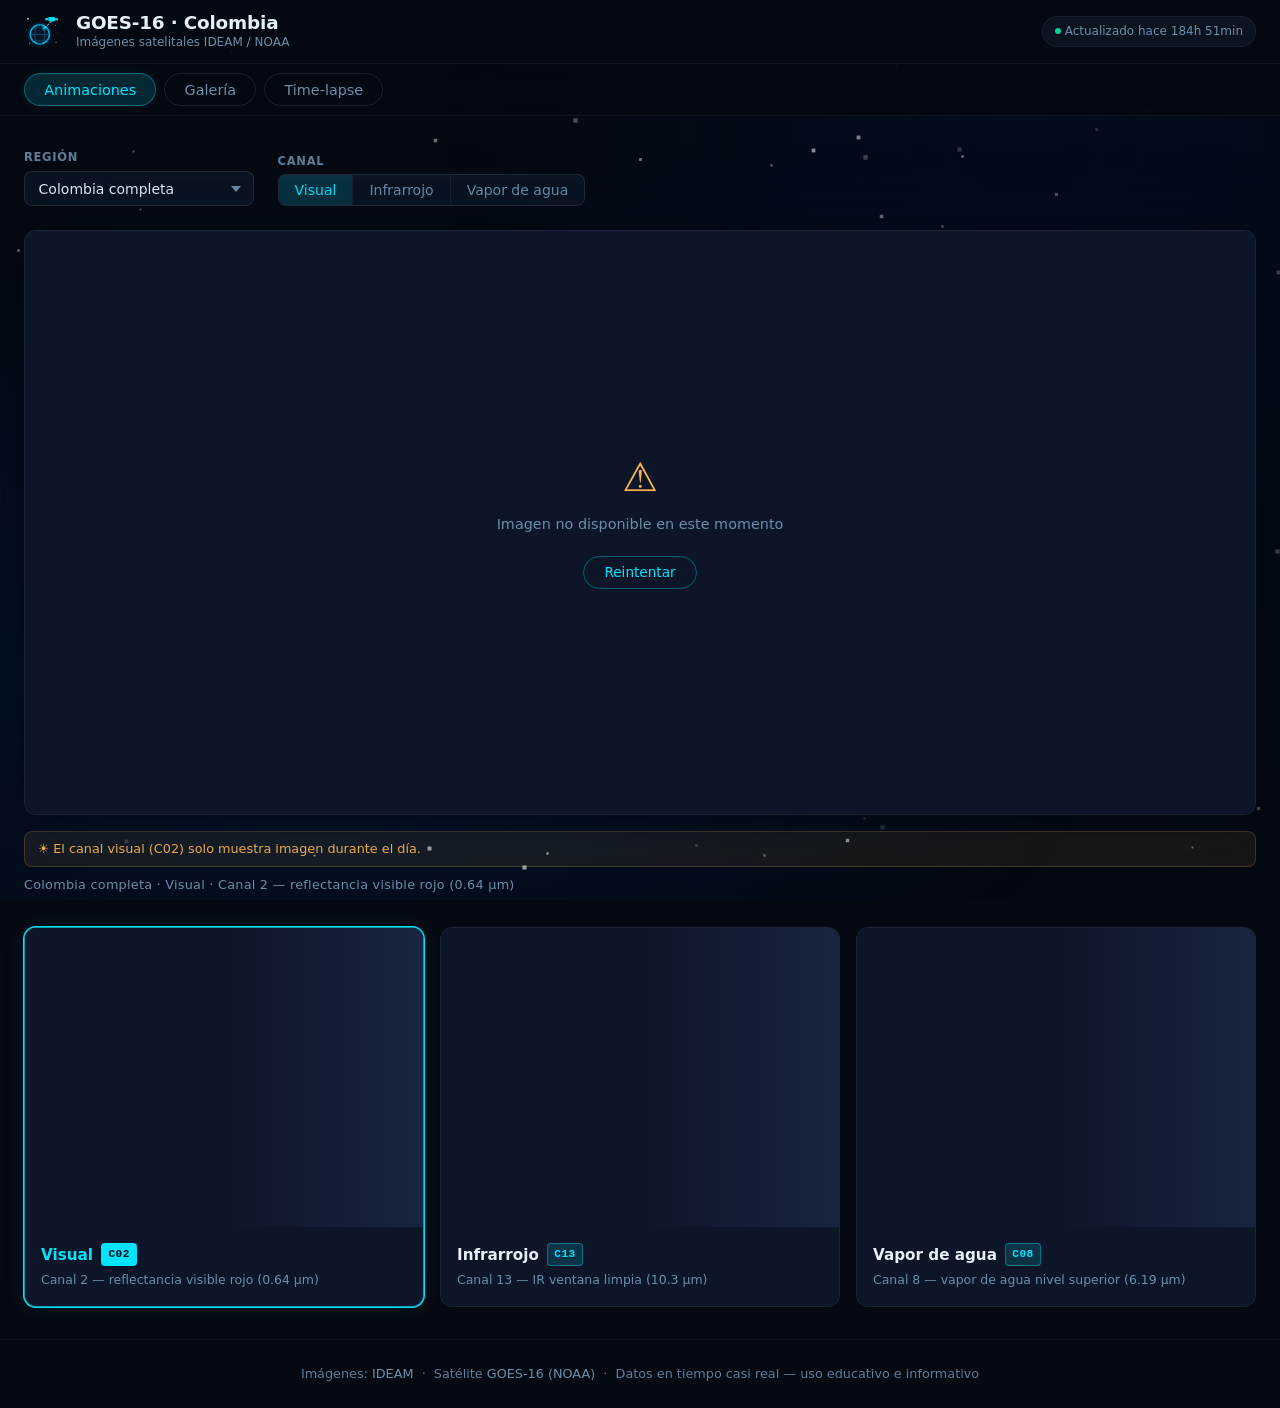
==== commit 1e611817: "chore: actualizar manifest satelital [bot]" ====
--- a/index.html
+++ b/index.html
@@ -180,6 +180,6 @@
   <!-- Entry point (ES module) -->
   <script type="module" src="js/app.js?v=3"></script>
 
-  <script type="application/json" id="manifest-inline">{"generated_utc":"2026-11-28T10:31:11.193Z","source":"https://bart.ideam.gov.co/geotiff/goes16","gifs":{"base_url":"https://bart.ideam.gov.co/geotiff/goes16/GIFS","categories":{"VISUAL":{"label":"Visual","subfolder":"VISUAL","canal":"C02","description":"Canal 2 — reflectancia visible rojo (0.64 µm)"},"INFRARROJO":{"label":"Infrarrojo","subfolder":"INFRARROJO","canal":"C13","description":"Canal 13 — IR ventana limpia (10.3 µm)"},"VAPOR_AGUA":{"label":"Vapor de agua","subfolder":"VAPOR_AGUA","canal":"C08","description":"Canal 8 — vapor de agua nivel superior (6.19 µm)"}},"regions":[{"id":"AMAZONAS","label":"Amazonas"},{"id":"ANTIOQUIA","label":"Antioquia"},{"id":"ARAUCA","label":"Arauca"},{"id":"BARRANCABERMEJA","label":"Barrancabermeja"},{"id":"BOGOTA","label":"Bogotá"},{"id":"BUCARAMANGA","label":"Bucaramanga"},{"id":"CARIBE","label":"Caribe"},{"id":"CARIBE2","label":"Caribe 2"},{"id":"CARIBE_PCT","label":"Caribe PCT"},{"id":"CAUCA_MOCOA","label":"Cauca — Mocoa"},{"id":"CHOCO","label":"Chocó"},{"id":"COLOMBIA","label":"Colombia completa","hero":true},{"id":"CORNARE","label":"Cornare"},{"id":"CRPA_05","label":"CRPA 05"},{"id":"CUCUTA","label":"Cúcuta"},{"id":"CUNDINAMARCA","label":"Cundinamarca"},{"id":"DUITAMA","label":"Duitama"},{"id":"FULLDISK","label":"Disco completo"},{"id":"GUAVIARE","label":"Guaviare"},{"id":"IDIGER","label":"IDIGER"},{"id":"MITU","label":"Mitú"},{"id":"MOJANA","label":"La Mojana"},{"id":"SAN_ANDRES","label":"San Andrés y Providencia"}],"verified":{"ANTIOQUIA_C13":{"ok":true,"last_modified":"Sat, 28 Nov 2026 10:31:40 GMT"},"ARAUCA_C02":{"ok":true,"last_modified":"Sat, 28 Nov 2026 10:31:41 GMT"},"ARAUCA_C13":{"ok":true,"last_modified":"Sat, 28 Nov 2026 10:31:40 GMT"},"ANTIOQUIA_C08":{"ok":true,"last_modified":"Sat, 28 Nov 2026 10:31:40 GMT"},"ANTIOQUIA_C02":{"ok":true,"last_modified":"Sat, 28 Nov 2026 02:01:45 GMT"},"AMAZONAS_C13":{"ok":true,"last_modified":"Sat, 28 Nov 2026 10:31:40 GMT"},"AMAZONAS_C02":{"ok":true,"last_modified":"Sat, 28 Nov 2026 02:11:41 GMT"},"AMAZONAS_C08":{"ok":true,"last_modified":"Sat, 28 Nov 2026 10:31:41 GMT"},"BARRANCABERMEJA_C02":{"ok":true,"last_modified":"Sat, 28 Nov 2026 01:41:42 GMT"},"ARAUCA_C08":{"ok":true,"last_modified":"Sat, 28 Nov 2026 10:31:41 GMT"},"BOGOTA_C08":{"ok":true,"last_modified":"Sat, 28 Nov 2026 10:31:40 GMT"},"BOGOTA_C13":{"ok":true,"last_modified":"Sat, 28 Nov 2026 10:31:40 GMT"},"BOGOTA_C02":{"ok":true,"last_modified":"Sat, 28 Nov 2026 01:51:41 GMT"},"BUCARAMANGA_C02":{"ok":true,"last_modified":"Sat, 28 Nov 2026 01:51:41 GMT"},"BARRANCABERMEJA_C08":{"ok":true,"last_modified":"Sat, 28 Nov 2026 10:31:41 GMT"},"BARRANCABERMEJA_C13":{"ok":true,"last_modified":"Sat, 28 Nov 2026 10:31:40 GMT"},"BUCARAMANGA_C08":{"ok":true,"last_modified":"Sat, 28 Nov 2026 10:31:41 GMT"},"BUCARAMANGA_C13":{"ok":true,"last_modified":"Sat, 28 Nov 2026 10:31:40 GMT"},"CARIBE_C02":{"ok":true,"last_modified":"Sat, 28 Nov 2026 10:31:41 GMT"},"CARIBE_C08":{"ok":true,"last_modified":"Sat, 28 Nov 2026 10:31:41 GMT"},"CARIBE2_C02":{"ok":true,"last_modified":"Sat, 28 Nov 2026 10:31:41 GMT"},"CARIBE_C13":{"ok":true,"last_modified":"Sat, 28 Nov 2026 10:31:40 GMT"},"CARIBE2_C13":{"ok":true,"last_modified":"Sat, 28 Nov 2026 10:31:40 GMT"},"CARIBE_PCT_C13":{"ok":true,"last_modified":"Sat, 28 Nov 2026 10:31:40 GMT"},"CARIBE2_C08":{"ok":true,"last_modified":"Sat, 28 Nov 2026 10:31:41 GMT"},"CARIBE_PCT_C08":{"ok":true,"last_modified":"Sat, 28 Nov 2026 10:31:41 GMT"},"CHOCO_C02":{"ok":true,"last_modified":"Sat, 28 Nov 2026 02:11:41 GMT"},"CARIBE_PCT_C02":{"ok":true,"last_modified":"Sat, 28 Nov 2026 10:31:41 GMT"},"CHOCO_C13":{"ok":true,"last_modified":"Sat, 28 Nov 2026 10:31:40 GMT"},"COLOMBIA_C13":{"ok":true,"last_modified":"Sat, 28 Nov 2026 10:31:40 GMT"},"COLOMBIA_C02":{"ok":true,"last_modified":"Sat, 28 Nov 2026 10:31:41 GMT"},"CHOCO_C08":{"ok":true,"last_modified":"Sat, 28 Nov 2026 10:31:41 GMT"},"CAUCA_MOCOA_C13":{"ok":true,"last_modified":"Sat, 28 Nov 2026 10:31:40 GMT"},"CAUCA_MOCOA_C02":{"ok":true,"last_modified":"Sat, 28 Nov 2026 02:11:41 GMT"},"CAUCA_MOCOA_C08":{"ok":true,"last_modified":"Sat, 28 Nov 2026 10:31:41 GMT"},"COLOMBIA_C08":{"ok":true,"last_modified":"Sat, 28 Nov 2026 10:31:41 GMT"},"CORNARE_C02":{"ok":true,"last_modified":"Sat, 28 Nov 2026 01:51:41 GMT"},"CRPA_05_C02":{"ok":true,"last_modified":"Sat, 28 Nov 2026 01:51:41 GMT"},"CRPA_05_C13":{"ok":true,"last_modified":"Sat, 28 Nov 2026 10:31:40 GMT"},"CUCUTA_C13":{"ok":true,"last_modified":"Sat, 28 Nov 2026 10:31:40 GMT"},"CUCUTA_C02":{"ok":true,"last_modified":"Sat, 28 Nov 2026 01:41:42 GMT"},"CUCUTA_C08":{"ok":true,"last_modified":"Sat, 28 Nov 2026 10:31:41 GMT"},"CUNDINAMARCA_C02":{"ok":true,"last_modified":"Sat, 28 Nov 2026 01:51:41 GMT"},"CORNARE_C08":{"ok":true,"last_modified":"Sat, 28 Nov 2026 10:31:41 GMT"},"CUNDINAMARCA_C08":{"ok":true,"last_modified":"Sat, 28 Nov 2026 10:31:41 GMT"},"CORNARE_C13":{"ok":true,"last_modified":"Sat, 28 Nov 2026 10:31:40 GMT"},"CUNDINAMARCA_C13":{"ok":true,"last_modified":"Sat, 28 Nov 2026 10:31:40 GMT"},"CRPA_05_C08":{"ok":true,"last_modified":"Sat, 28 Nov 2026 10:31:41 GMT"},"DUITAMA_C13":{"ok":true,"last_modified":"Sat, 28 Nov 2026 10:31:40 GMT"},"DUITAMA_C02":{"ok":true,"last_modified":"Sat, 28 Nov 2026 01:41:42 GMT"},"FULLDISK_C02":{"ok":true,"last_modified":"Sat, 28 Nov 2026 10:31:41 GMT"},"FULLDISK_C08":{"ok":true,"last_modified":"Sat, 28 Nov 2026 10:31:41 GMT"},"GUAVIARE_C02":{"ok":true,"last_modified":"Sat, 28 Nov 2026 01:51:41 GMT"},"IDIGER_C08":{"ok":true,"last_modified":"Sat, 28 Nov 2026 10:31:41 GMT"},"GUAVIARE_C08":{"ok":true,"last_modified":"Sat, 28 Nov 2026 10:31:41 GMT"},"FULLDISK_C13":{"ok":true,"last_modified":"Sat, 28 Nov 2026 10:31:40 GMT"},"GUAVIARE_C13":{"ok":true,"last_modified":"Sat, 28 Nov 2026 10:31:40 GMT"},"IDIGER_C02":{"ok":true,"last_modified":"Sat, 28 Nov 2026 01:51:41 GMT"},"IDIGER_C13":{"ok":true,"last_modified":"Sat, 28 Nov 2026 10:31:40 GMT"},"MITU_C13":{"ok":true,"last_modified":"Sat, 28 Nov 2026 10:31:40 GMT"},"MITU_C02":{"ok":true,"last_modified":"Sat, 28 Nov 2026 10:31:41 GMT"},"MOJANA_C02":{"ok":true,"last_modified":"Sat, 28 Nov 2026 10:31:41 GMT"},"MITU_C08":{"ok":true,"last_modified":"Sat, 28 Nov 2026 10:31:41 GMT"},"MOJANA_C13":{"ok":true,"last_modified":"Sat, 28 Nov 2026 10:31:40 GMT"},"MOJANA_C08":{"ok":true,"last_modified":"Sat, 28 Nov 2026 10:31:41 GMT"},"SAN_ANDRES_C02":{"ok":true,"last_modified":"Sat, 28 Nov 2026 10:31:41 GMT"},"SAN_ANDRES_C13":{"ok":true,"last_modified":"Sat, 28 Nov 2026 10:31:40 GMT"},"SAN_ANDRES_C08":{"ok":true,"last_modified":"Sat, 28 Nov 2026 10:31:41 GMT"},"DUITAMA_C08":{"ok":true,"last_modified":"Sat, 28 Nov 2026 10:31:41 GMT"}}},"regions":{"Colombia":{"products":{"C01":{"label":"Visible azul","type":"channel","frames":[{"ts":"202611281010","url":"https://bart.ideam.gov.co/geotiff/goes16/Colombia/C01/C01_Rad_202611281010.jpg"},{"ts":"202611281000","url":"https://bart.ideam.gov.co/geotiff/goes16/Colombia/C01/C01_Rad_202611281000.jpg"},{"ts":"202611280950","url":"https://bart.ideam.gov.co/geotiff/goes16/Colombia/C01/C01_Rad_202611280950.jpg"},{"ts":"202611280940","url":"https://bart.ideam.gov.co/geotiff/goes16/Colombia/C01/C01_Rad_202611280940.jpg"},{"ts":"202611280930","url":"https://bart.ideam.gov.co/geotiff/goes16/Colombia/C01/C01_Rad_202611280930.jpg"},{"ts":"202611280910","url":"https://bart.ideam.gov.co/geotiff/goes16/Colombia/C01/C01_Rad_202611280910.jpg"}]},"C02":{"label":"Visible rojo","type":"channel","frames":[{"ts":"202611281000","url":"https://bart.ideam.gov.co/geotiff/goes16/Colombia/C02/C02_Rad_202611281000.jpg"},{"ts":"202611280950","url":"https://bart.ideam.gov.co/geotiff/goes16/Colombia/C02/C02_Rad_202611280950.jpg"},{"ts":"202611280940","url":"https://bart.ideam.gov.co/geotiff/goes16/Colombia/C02/C02_Rad_202611280940.jpg"},{"ts":"202611280920","url":"https://bart.ideam.gov.co/geotiff/goes16/Colombia/C02/C02_Rad_202611280920.jpg"},{"ts":"202611280850","url":"https://bart.ideam.gov.co/geotiff/goes16/Colombia/C02/C02_Rad_202611280850.jpg"},{"ts":"202611280840","url":"https://bart.ideam.gov.co/geotiff/goes16/Colombia/C02/C02_Rad_202611280840.jpg"}]},"C03":{"label":"Veggie (0.86 µm)","type":"channel","frames":[{"ts":"202611281010","url":"https://bart.ideam.gov.co/geotiff/goes16/Colombia/C03/C03_Rad_202611281010.jpg"},{"ts":"202611281000","url":"https://bart.ideam.gov.co/geotiff/goes16/Colombia/C03/C03_Rad_202611281000.jpg"},{"ts":"202611280950","url":"https://bart.ideam.gov.co/geotiff/goes16/Colombia/C03/C03_Rad_202611280950.jpg"},{"ts":"202611280940","url":"https://bart.ideam.gov.co/geotiff/goes16/Colombia/C03/C03_Rad_202611280940.jpg"},{"ts":"202611280930","url":"https://bart.ideam.gov.co/geotiff/goes16/Colombia/C03/C03_Rad_202611280930.jpg"},{"ts":"202611280920","url":"https://bart.ideam.gov.co/geotiff/goes16/Colombia/C03/C03_Rad_202611280920.jpg"}]},"C04":{"label":"Cirrus (1.37 µm)","type":"channel","frames":[{"ts":"202611281010","url":"https://bart.ideam.gov.co/geotiff/goes16/Colombia/C04/C04_Rad_202611281010.jpg"},{"ts":"202611281000","url":"https://bart.ideam.gov.co/geotiff/goes16/Colombia/C04/C04_Rad_202611281000.jpg"},{"ts":"202611280940","url":"https://bart.ideam.gov.co/geotiff/goes16/Colombia/C04/C04_Rad_202611280940.jpg"},{"ts":"202611280930","url":"https://bart.ideam.gov.co/geotiff/goes16/Colombia/C04/C04_Rad_202611280930.jpg"},{"ts":"202611280910","url":"https://bart.ideam.gov.co/geotiff/goes16/Colombia/C04/C04_Rad_202611280910.jpg"},{"ts":"202611280900","url":"https://bart.ideam.gov.co/geotiff/goes16/Colombia/C04/C04_Rad_202611280900.jpg"}]},"C05":{"label":"Nieve/hielo (1.6 µm)","type":"channel","frames":[{"ts":"202611281010","url":"https://bart.ideam.gov.co/geotiff/goes16/Colombia/C05/C05_Rad_202611281010.jpg"},{"ts":"202611280950","url":"https://bart.ideam.gov.co/geotiff/goes16/Colombia/C05/C05_Rad_202611280950.jpg"},{"ts":"202611280940","url":"https://bart.ideam.gov.co/geotiff/goes16/Colombia/C05/C05_Rad_202611280940.jpg"},{"ts":"202611280930","url":"https://bart.ideam.gov.co/geotiff/goes16/Colombia/C05/C05_Rad_202611280930.jpg"},{"ts":"202611280920","url":"https://bart.ideam.gov.co/geotiff/goes16/Colombia/C05/C05_Rad_202611280920.jpg"},{"ts":"202611280910","url":"https://bart.ideam.gov.co/geotiff/goes16/Colombia/C05/C05_Rad_202611280910.jpg"}]},"C06":{"label":"Nube convectica (2.2 µm)","type":"channel","frames":[{"ts":"202611281010","url":"https://bart.ideam.gov.co/geotiff/goes16/Colombia/C06/C06_Rad_202611281010.jpg"},{"ts":"202611281000","url":"https://bart.ideam.gov.co/geotiff/goes16/Colombia/C06/C06_Rad_202611281000.jpg"},{"ts":"202611280940","url":"https://bart.ideam.gov.co/geotiff/goes16/Colombia/C06/C06_Rad_202611280940.jpg"},{"ts":"202611280930","url":"https://bart.ideam.gov.co/geotiff/goes16/Colombia/C06/C06_Rad_202611280930.jpg"},{"ts":"202611280910","url":"https://bart.ideam.gov.co/geotiff/goes16/Colombia/C06/C06_Rad_202611280910.jpg"},{"ts":"202611280900","url":"https://bart.ideam.gov.co/geotiff/goes16/Colombia/C06/C06_Rad_202611280900.jpg"}]},"C07":{"label":"IR shortwave (3.9 µm)","type":"channel","frames":[{"ts":"202611281010","url":"https://bart.ideam.gov.co/geotiff/goes16/Colombia/C07/C07_Rad_202611281010.jpg"},{"ts":"202611281000","url":"https://bart.ideam.gov.co/geotiff/goes16/Colombia/C07/C07_Rad_202611281000.jpg"},{"ts":"202611280950","url":"https://bart.ideam.gov.co/geotiff/goes16/Colombia/C07/C07_Rad_202611280950.jpg"},{"ts":"202611280940","url":"https://bart.ideam.gov.co/geotiff/goes16/Colombia/C07/C07_Rad_202611280940.jpg"},{"ts":"202611280930","url":"https://bart.ideam.gov.co/geotiff/goes16/Colombia/C07/C07_Rad_202611280930.jpg"},{"ts":"202611280910","url":"https://bart.ideam.gov.co/geotiff/goes16/Colombia/C07/C07_Rad_202611280910.jpg"}]},"C08":{"label":"Vapor de agua superior","type":"channel","frames":[{"ts":"202611281000","url":"https://bart.ideam.gov.co/geotiff/goes16/Colombia/C08/C08_Rad_202611281000.jpg"},{"ts":"202611280950","url":"https://bart.ideam.gov.co/geotiff/goes16/Colombia/C08/C08_Rad_202611280950.jpg"},{"ts":"202611280940","url":"https://bart.ideam.gov.co/geotiff/goes16/Colombia/C08/C08_Rad_202611280940.jpg"},{"ts":"202611280930","url":"https://bart.ideam.gov.co/geotiff/goes16/Colombia/C08/C08_Rad_202611280930.jpg"},{"ts":"202611280910","url":"https://bart.ideam.gov.co/geotiff/goes16/Colombia/C08/C08_Rad_202611280910.jpg"},{"ts":"202611280900","url":"https://bart.ideam.gov.co/geotiff/goes16/Colombia/C08/C08_Rad_202611280900.jpg"}]},"C09":{"label":"Vapor de agua medio","type":"channel","frames":[{"ts":"202611281010","url":"https://bart.ideam.gov.co/geotiff/goes16/Colombia/C09/C09_Rad_202611281010.jpg"},{"ts":"202611281000","url":"https://bart.ideam.gov.co/geotiff/goes16/Colombia/C09/C09_Rad_202611281000.jpg"},{"ts":"202611280940","url":"https://bart.ideam.gov.co/geotiff/goes16/Colombia/C09/C09_Rad_202611280940.jpg"},{"ts":"202611280930","url":"https://bart.ideam.gov.co/geotiff/goes16/Colombia/C09/C09_Rad_202611280930.jpg"},{"ts":"202611280910","url":"https://bart.ideam.gov.co/geotiff/goes16/Colombia/C09/C09_Rad_202611280910.jpg"},{"ts":"202611280900","url":"https://bart.ideam.gov.co/geotiff/goes16/Colombia/C09/C09_Rad_202611280900.jpg"}]},"C10":{"label":"Vapor de agua inferior","type":"channel","frames":[{"ts":"202611281010","url":"https://bart.ideam.gov.co/geotiff/goes16/Colombia/C10/C10_Rad_202611281010.jpg"},{"ts":"202611281000","url":"https://bart.ideam.gov.co/geotiff/goes16/Colombia/C10/C10_Rad_202611281000.jpg"},{"ts":"202611280940","url":"https://bart.ideam.gov.co/geotiff/goes16/Colombia/C10/C10_Rad_202611280940.jpg"},{"ts":"202611280930","url":"https://bart.ideam.gov.co/geotiff/goes16/Colombia/C10/C10_Rad_202611280930.jpg"},{"ts":"202611280920","url":"https://bart.ideam.gov.co/geotiff/goes16/Colombia/C10/C10_Rad_202611280920.jpg"},{"ts":"202611280910","url":"https://bart.ideam.gov.co/geotiff/goes16/Colombia/C10/C10_Rad_202611280910.jpg"}]},"C11":{"label":"IR nube/superficie","type":"channel","frames":[{"ts":"202611281010","url":"https://bart.ideam.gov.co/geotiff/goes16/Colombia/C11/C11_Rad_202611281010.jpg"},{"ts":"202611281000","url":"https://bart.ideam.gov.co/geotiff/goes16/Colombia/C11/C11_Rad_202611281000.jpg"},{"ts":"202611280950","url":"https://bart.ideam.gov.co/geotiff/goes16/Colombia/C11/C11_Rad_202611280950.jpg"},{"ts":"202611280940","url":"https://bart.ideam.gov.co/geotiff/goes16/Colombia/C11/C11_Rad_202611280940.jpg"},{"ts":"202611280930","url":"https://bart.ideam.gov.co/geotiff/goes16/Colombia/C11/C11_Rad_202611280930.jpg"},{"ts":"202611280920","url":"https://bart.ideam.gov.co/geotiff/goes16/Colombia/C11/C11_Rad_202611280920.jpg"}]},"C12":{"label":"IR ozono (9.6 µm)","type":"channel","frames":[{"ts":"202611281010","url":"https://bart.ideam.gov.co/geotiff/goes16/Colombia/C12/C12_Rad_202611281010.jpg"},{"ts":"202611281000","url":"https://bart.ideam.gov.co/geotiff/goes16/Colombia/C12/C12_Rad_202611281000.jpg"},{"ts":"202611280940","url":"https://bart.ideam.gov.co/geotiff/goes16/Colombia/C12/C12_Rad_202611280940.jpg"},{"ts":"202611280930","url":"https://bart.ideam.gov.co/geotiff/goes16/Colombia/C12/C12_Rad_202611280930.jpg"},{"ts":"202611280920","url":"https://bart.ideam.gov.co/geotiff/goes16/Colombia/C12/C12_Rad_202611280920.jpg"},{"ts":"202611280910","url":"https://bart.ideam.gov.co/geotiff/goes16/Colombia/C12/C12_Rad_202611280910.jpg"}]},"C13":{"label":"IR ventana limpia","type":"channel","frames":[{"ts":"202611281010","url":"https://bart.ideam.gov.co/geotiff/goes16/Colombia/C13/C13_Rad_202611281010.jpg"},{"ts":"202611281000","url":"https://bart.ideam.gov.co/geotiff/goes16/Colombia/C13/C13_Rad_202611281000.jpg"},{"ts":"202611280950","url":"https://bart.ideam.gov.co/geotiff/goes16/Colombia/C13/C13_Rad_202611280950.jpg"},{"ts":"202611280940","url":"https://bart.ideam.gov.co/geotiff/goes16/Colombia/C13/C13_Rad_202611280940.jpg"},{"ts":"202611280930","url":"https://bart.ideam.gov.co/geotiff/goes16/Colombia/C13/C13_Rad_202611280930.jpg"},{"ts":"202611280920","url":"https://bart.ideam.gov.co/geotiff/goes16/Colombia/C13/C13_Rad_202611280920.jpg"}]},"C14":{"label":"IR ventana (11.2 µm)","type":"channel","frames":[{"ts":"202611281010","url":"https://bart.ideam.gov.co/geotiff/goes16/Colombia/C14/C14_Rad_202611281010.jpg"},{"ts":"202611281000","url":"https://bart.ideam.gov.co/geotiff/goes16/Colombia/C14/C14_Rad_202611281000.jpg"},{"ts":"202611280950","url":"https://bart.ideam.gov.co/geotiff/goes16/Colombia/C14/C14_Rad_202611280950.jpg"},{"ts":"202611280940","url":"https://bart.ideam.gov.co/geotiff/goes16/Colombia/C14/C14_Rad_202611280940.jpg"},{"ts":"202611280930","url":"https://bart.ideam.gov.co/geotiff/goes16/Colombia/C14/C14_Rad_202611280930.jpg"},{"ts":"202611280900","url":"https://bart.ideam.gov.co/geotiff/goes16/Colombia/C14/C14_Rad_202611280900.jpg"}]},"C15":{"label":"IR CO₂ (12.3 µm)","type":"channel","frames":[{"ts":"202611281010","url":"https://bart.ideam.gov.co/geotiff/goes16/Colombia/C15/C15_Rad_202611281010.jpg"},{"ts":"202611281000","url":"https://bart.ideam.gov.co/geotiff/goes16/Colombia/C15/C15_Rad_202611281000.jpg"},{"ts":"202611280950","url":"https://bart.ideam.gov.co/geotiff/goes16/Colombia/C15/C15_Rad_202611280950.jpg"},{"ts":"202611280940","url":"https://bart.ideam.gov.co/geotiff/goes16/Colombia/C15/C15_Rad_202611280940.jpg"},{"ts":"202611280930","url":"https://bart.ideam.gov.co/geotiff/goes16/Colombia/C15/C15_Rad_202611280930.jpg"},{"ts":"202611280920","url":"https://bart.ideam.gov.co/geotiff/goes16/Colombia/C15/C15_Rad_202611280920.jpg"}]},"C16":{"label":"IR CO₂ (13.3 µm)","type":"channel","frames":[{"ts":"202611281010","url":"https://bart.ideam.gov.co/geotiff/goes16/Colombia/C16/C16_Rad_202611281010.jpg"},{"ts":"202611281000","url":"https://bart.ideam.gov.co/geotiff/goes16/Colombia/C16/C16_Rad_202611281000.jpg"},{"ts":"202611280940","url":"https://bart.ideam.gov.co/geotiff/goes16/Colombia/C16/C16_Rad_202611280940.jpg"},{"ts":"202611280930","url":"https://bart.ideam.gov.co/geotiff/goes16/Colombia/C16/C16_Rad_202611280930.jpg"},{"ts":"202611280910","url":"https://bart.ideam.gov.co/geotiff/goes16/Colombia/C16/C16_Rad_202611280910.jpg"},{"ts":"202611280900","url":"https://bart.ideam.gov.co/geotiff/goes16/Colombia/C16/C16_Rad_202611280900.jpg"}]},"AIR_MASS":{"label":"Masa de aire","type":"product","frames":[{"ts":"202611280950","url":"https://bart.ideam.gov.co/geotiff/goes16/Colombia/AIR_MASS/AIR_MASS_202611280950.jpg"},{"ts":"202611280940","url":"https://bart.ideam.gov.co/geotiff/goes16/Colombia/AIR_MASS/AIR_MASS_202611280940.jpg"},{"ts":"202611280930","url":"https://bart.ideam.gov.co/geotiff/goes16/Colombia/AIR_MASS/AIR_MASS_202611280930.jpg"},{"ts":"202611280910","url":"https://bart.ideam.gov.co/geotiff/goes16/Colombia/AIR_MASS/AIR_MASS_202611280910.jpg"},{"ts":"202611280850","url":"https://bart.ideam.gov.co/geotiff/goes16/Colombia/AIR_MASS/AIR_MASS_202611280850.jpg"},{"ts":"202611280840","url":"https://bart.ideam.gov.co/geotiff/goes16/Colombia/AIR_MASS/AIR_MASS_202611280840.jpg"}]},"ASH":{"label":"Ceniza volcánica","type":"product","frames":[{"ts":"202611280950","url":"https://bart.ideam.gov.co/geotiff/goes16/Colombia/ASH/ASH_202611280950.jpg"},{"ts":"202611280940","url":"https://bart.ideam.gov.co/geotiff/goes16/Colombia/ASH/ASH_202611280940.jpg"},{"ts":"202611280930","url":"https://bart.ideam.gov.co/geotiff/goes16/Colombia/ASH/ASH_202611280930.jpg"},{"ts":"202611280900","url":"https://bart.ideam.gov.co/geotiff/goes16/Colombia/ASH/ASH_202611280900.jpg"},{"ts":"202611280850","url":"https://bart.ideam.gov.co/geotiff/goes16/Colombia/ASH/ASH_202611280850.jpg"},{"ts":"202611280840","url":"https://bart.ideam.gov.co/geotiff/goes16/Colombia/ASH/ASH_202611280840.jpg"}]},"DAY_CLOUD":{"label":"Nube diurna fase","type":"product","frames":[{"ts":"202611280950","url":"https://bart.ideam.gov.co/geotiff/goes16/Colombia/DAY_CLOUD/DAY_CLOUD_202611280950.jpg"},{"ts":"202611280940","url":"https://bart.ideam.gov.co/geotiff/goes16/Colombia/DAY_CLOUD/DAY_CLOUD_202611280940.jpg"},{"ts":"202611280930","url":"https://bart.ideam.gov.co/geotiff/goes16/Colombia/DAY_CLOUD/DAY_CLOUD_202611280930.jpg"},{"ts":"202611280910","url":"https://bart.ideam.gov.co/geotiff/goes16/Colombia/DAY_CLOUD/DAY_CLOUD_202611280910.jpg"},{"ts":"202611280850","url":"https://bart.ideam.gov.co/geotiff/goes16/Colombia/DAY_CLOUD/DAY_CLOUD_202611280850.jpg"},{"ts":"202611280840","url":"https://bart.ideam.gov.co/geotiff/goes16/Colombia/DAY_CLOUD/DAY_CLOUD_202611280840.jpg"}]},"DAY_CONV":{"label":"Convección diurna","type":"product","frames":[{"ts":"202611280950","url":"https://bart.ideam.gov.co/geotiff/goes16/Colombia/DAY_CONV/DAY_CONV_202611280950.jpg"},{"ts":"202611280940","url":"https://bart.ideam.gov.co/geotiff/goes16/Colombia/DAY_CONV/DAY_CONV_202611280940.jpg"},{"ts":"202611280930","url":"https://bart.ideam.gov.co/geotiff/goes16/Colombia/DAY_CONV/DAY_CONV_202611280930.jpg"},{"ts":"202611280910","url":"https://bart.ideam.gov.co/geotiff/goes16/Colombia/DAY_CONV/DAY_CONV_202611280910.jpg"},{"ts":"202611280850","url":"https://bart.ideam.gov.co/geotiff/goes16/Colombia/DAY_CONV/DAY_CONV_202611280850.jpg"},{"ts":"202611280840","url":"https://bart.ideam.gov.co/geotiff/goes16/Colombia/DAY_CONV/DAY_CONV_202611280840.jpg"}]},"DUST":{"label":"Polvo y aerosoles","type":"product","frames":[{"ts":"202611280950","url":"https://bart.ideam.gov.co/geotiff/goes16/Colombia/DUST/DUST_202611280950.jpg"},{"ts":"202611280940","url":"https://bart.ideam.gov.co/geotiff/goes16/Colombia/DUST/DUST_202611280940.jpg"},{"ts":"202611280930","url":"https://bart.ideam.gov.co/geotiff/goes16/Colombia/DUST/DUST_202611280930.jpg"},{"ts":"202611280900","url":"https://bart.ideam.gov.co/geotiff/goes16/Colombia/DUST/DUST_202611280900.jpg"},{"ts":"202611280850","url":"https://bart.ideam.gov.co/geotiff/goes16/Colombia/DUST/DUST_202611280850.jpg"},{"ts":"202611280840","url":"https://bart.ideam.gov.co/geotiff/goes16/Colombia/DUST/DUST_202611280840.jpg"}]},"FIRE_TEMP":{"label":"Temperatura de fuego","type":"product","frames":[{"ts":"202611280950","url":"https://bart.ideam.gov.co/geotiff/goes16/Colombia/FIRE_TEMP/FIRE_TEMP_202611280950.jpg"},{"ts":"202611280940","url":"https://bart.ideam.gov.co/geotiff/goes16/Colombia/FIRE_TEMP/FIRE_TEMP_202611280940.jpg"},{"ts":"202611280930","url":"https://bart.ideam.gov.co/geotiff/goes16/Colombia/FIRE_TEMP/FIRE_TEMP_202611280930.jpg"},{"ts":"202611280910","url":"https://bart.ideam.gov.co/geotiff/goes16/Colombia/FIRE_TEMP/FIRE_TEMP_202611280910.jpg"},{"ts":"202611280850","url":"https://bart.ideam.gov.co/geotiff/goes16/Colombia/FIRE_TEMP/FIRE_TEMP_202611280850.jpg"},{"ts":"202611280840","url":"https://bart.ideam.gov.co/geotiff/goes16/Colombia/FIRE_TEMP/FIRE_TEMP_202611280840.jpg"}]},"SNOW_FOG":{"label":"Nieve y niebla","type":"product","frames":[{"ts":"202611280950","url":"https://bart.ideam.gov.co/geotiff/goes16/Colombia/SNOW_FOG/SNOW_FOG_202611280950.jpg"},{"ts":"202611280940","url":"https://bart.ideam.gov.co/geotiff/goes16/Colombia/SNOW_FOG/SNOW_FOG_202611280940.jpg"},{"ts":"202611280930","url":"https://bart.ideam.gov.co/geotiff/goes16/Colombia/SNOW_FOG/SNOW_FOG_202611280930.jpg"},{"ts":"202611280910","url":"https://bart.ideam.gov.co/geotiff/goes16/Colombia/SNOW_FOG/SNOW_FOG_202611280910.jpg"},{"ts":"202611280850","url":"https://bart.ideam.gov.co/geotiff/goes16/Colombia/SNOW_FOG/SNOW_FOG_202611280850.jpg"},{"ts":"202611280840","url":"https://bart.ideam.gov.co/geotiff/goes16/Colombia/SNOW_FOG/SNOW_FOG_202611280840.jpg"}]},"TRUE_COLOR":{"label":"Color verdadero","type":"product","frames":[{"ts":"202611280950","url":"https://bart.ideam.gov.co/geotiff/goes16/Colombia/TRUE_COLOR/TRUE_COLOR_202611280950.jpg"},{"ts":"202611280940","url":"https://bart.ideam.gov.co/geotiff/goes16/Colombia/TRUE_COLOR/TRUE_COLOR_202611280940.jpg"},{"ts":"202611280930","url":"https://bart.ideam.gov.co/geotiff/goes16/Colombia/TRUE_COLOR/TRUE_COLOR_202611280930.jpg"},{"ts":"202611280910","url":"https://bart.ideam.gov.co/geotiff/goes16/Colombia/TRUE_COLOR/TRUE_COLOR_202611280910.jpg"},{"ts":"202611280900","url":"https://bart.ideam.gov.co/geotiff/goes16/Colombia/TRUE_COLOR/TRUE_COLOR_202611280900.jpg"},{"ts":"202611280850","url":"https://bart.ideam.gov.co/geotiff/goes16/Colombia/TRUE_COLOR/TRUE_COLOR_202611280850.jpg"}]},"WATER_VAPOR":{"label":"Vapor de agua RGB","type":"product","frames":[{"ts":"202611280950","url":"https://bart.ideam.gov.co/geotiff/goes16/Colombia/WATER_VAPOR/WATER_VAPOR_202611280950.jpg"},{"ts":"202611280940","url":"https://bart.ideam.gov.co/geotiff/goes16/Colombia/WATER_VAPOR/WATER_VAPOR_202611280940.jpg"},{"ts":"202611280930","url":"https://bart.ideam.gov.co/geotiff/goes16/Colombia/WATER_VAPOR/WATER_VAPOR_202611280930.jpg"},{"ts":"202611280910","url":"https://bart.ideam.gov.co/geotiff/goes16/Colombia/WATER_VAPOR/WATER_VAPOR_202611280910.jpg"},{"ts":"202611280850","url":"https://bart.ideam.gov.co/geotiff/goes16/Colombia/WATER_VAPOR/WATER_VAPOR_202611280850.jpg"},{"ts":"202611280840","url":"https://bart.ideam.gov.co/geotiff/goes16/Colombia/WATER_VAPOR/WATER_VAPOR_202611280840.jpg"}]}}},"Global":{"products":{"C02":{"label":"Visible rojo (global)","type":"channel","frames":[{"ts":"202611281010","url":"https://bart.ideam.gov.co/geotiff/goes16/Global/C02/C02_Rad_202611281010.jpg"},{"ts":"202611280950","url":"https://bart.ideam.gov.co/geotiff/goes16/Global/C02/C02_Rad_202611280950.jpg"},{"ts":"202611280940","url":"https://bart.ideam.gov.co/geotiff/goes16/Global/C02/C02_Rad_202611280940.jpg"},{"ts":"202611280930","url":"https://bart.ideam.gov.co/geotiff/goes16/Global/C02/C02_Rad_202611280930.jpg"},{"ts":"202611280920","url":"https://bart.ideam.gov.co/geotiff/goes16/Global/C02/C02_Rad_202611280920.jpg"},{"ts":"202611280900","url":"https://bart.ideam.gov.co/geotiff/goes16/Global/C02/C02_Rad_202611280900.jpg"}]},"C08":{"label":"Vapor de agua (global)","type":"channel","frames":[{"ts":"202611281010","url":"https://bart.ideam.gov.co/geotiff/goes16/Global/C08/C08_Rad_202611281010.jpg"},{"ts":"202611281000","url":"https://bart.ideam.gov.co/geotiff/goes16/Global/C08/C08_Rad_202611281000.jpg"},{"ts":"202611280950","url":"https://bart.ideam.gov.co/geotiff/goes16/Global/C08/C08_Rad_202611280950.jpg"},{"ts":"202611280940","url":"https://bart.ideam.gov.co/geotiff/goes16/Global/C08/C08_Rad_202611280940.jpg"},{"ts":"202611280920","url":"https://bart.ideam.gov.co/geotiff/goes16/Global/C08/C08_Rad_202611280920.jpg"},{"ts":"202611280910","url":"https://bart.ideam.gov.co/geotiff/goes16/Global/C08/C08_Rad_202611280910.jpg"}]},"C13":{"label":"IR ventana (global)","type":"channel","frames":[{"ts":"202611281010","url":"https://bart.ideam.gov.co/geotiff/goes16/Global/C13/C13_Rad_202611281010.jpg"},{"ts":"202611281000","url":"https://bart.ideam.gov.co/geotiff/goes16/Global/C13/C13_Rad_202611281000.jpg"},{"ts":"202611280950","url":"https://bart.ideam.gov.co/geotiff/goes16/Global/C13/C13_Rad_202611280950.jpg"},{"ts":"202611280940","url":"https://bart.ideam.gov.co/geotiff/goes16/Global/C13/C13_Rad_202611280940.jpg"},{"ts":"202611280930","url":"https://bart.ideam.gov.co/geotiff/goes16/Global/C13/C13_Rad_202611280930.jpg"},{"ts":"202611280920","url":"https://bart.ideam.gov.co/geotiff/goes16/Global/C13/C13_Rad_202611280920.jpg"}]}}}}}</script>
+  <script type="application/json" id="manifest-inline">{"generated_utc":"2026-11-28T11:01:22.232Z","source":"https://bart.ideam.gov.co/geotiff/goes16","gifs":{"base_url":"https://bart.ideam.gov.co/geotiff/goes16/GIFS","categories":{"VISUAL":{"label":"Visual","subfolder":"VISUAL","canal":"C02","description":"Canal 2 — reflectancia visible rojo (0.64 µm)"},"INFRARROJO":{"label":"Infrarrojo","subfolder":"INFRARROJO","canal":"C13","description":"Canal 13 — IR ventana limpia (10.3 µm)"},"VAPOR_AGUA":{"label":"Vapor de agua","subfolder":"VAPOR_AGUA","canal":"C08","description":"Canal 8 — vapor de agua nivel superior (6.19 µm)"}},"regions":[{"id":"AMAZONAS","label":"Amazonas"},{"id":"ANTIOQUIA","label":"Antioquia"},{"id":"ARAUCA","label":"Arauca"},{"id":"BARRANCABERMEJA","label":"Barrancabermeja"},{"id":"BOGOTA","label":"Bogotá"},{"id":"BUCARAMANGA","label":"Bucaramanga"},{"id":"CARIBE","label":"Caribe"},{"id":"CARIBE2","label":"Caribe 2"},{"id":"CARIBE_PCT","label":"Caribe PCT"},{"id":"CAUCA_MOCOA","label":"Cauca — Mocoa"},{"id":"CHOCO","label":"Chocó"},{"id":"COLOMBIA","label":"Colombia completa","hero":true},{"id":"CORNARE","label":"Cornare"},{"id":"CRPA_05","label":"CRPA 05"},{"id":"CUCUTA","label":"Cúcuta"},{"id":"CUNDINAMARCA","label":"Cundinamarca"},{"id":"DUITAMA","label":"Duitama"},{"id":"FULLDISK","label":"Disco completo"},{"id":"GUAVIARE","label":"Guaviare"},{"id":"IDIGER","label":"IDIGER"},{"id":"MITU","label":"Mitú"},{"id":"MOJANA","label":"La Mojana"},{"id":"SAN_ANDRES","label":"San Andrés y Providencia"}],"verified":{"AMAZONAS_C02":{"ok":true,"last_modified":"Sat, 28 Nov 2026 11:01:45 GMT"},"AMAZONAS_C13":{"ok":true,"last_modified":"Sat, 28 Nov 2026 11:01:40 GMT"},"ANTIOQUIA_C02":{"ok":true,"last_modified":"Sat, 28 Nov 2026 02:01:45 GMT"},"AMAZONAS_C08":{"ok":true,"last_modified":"Sat, 28 Nov 2026 11:01:44 GMT"},"ANTIOQUIA_C08":{"ok":true,"last_modified":"Sat, 28 Nov 2026 11:01:43 GMT"},"ARAUCA_C02":{"ok":true,"last_modified":"Sat, 28 Nov 2026 11:01:45 GMT"},"ARAUCA_C13":{"ok":true,"last_modified":"Sat, 28 Nov 2026 11:01:41 GMT"},"ANTIOQUIA_C13":{"ok":true,"last_modified":"Sat, 28 Nov 2026 11:01:41 GMT"},"BARRANCABERMEJA_C02":{"ok":true,"last_modified":"Sat, 28 Nov 2026 01:41:42 GMT"},"BARRANCABERMEJA_C08":{"ok":true,"last_modified":"Sat, 28 Nov 2026 11:01:44 GMT"},"BARRANCABERMEJA_C13":{"ok":true,"last_modified":"Sat, 28 Nov 2026 11:01:41 GMT"},"ARAUCA_C08":{"ok":true,"last_modified":"Sat, 28 Nov 2026 11:01:44 GMT"},"BOGOTA_C13":{"ok":true,"last_modified":"Sat, 28 Nov 2026 11:01:41 GMT"},"BOGOTA_C02":{"ok":true,"last_modified":"Sat, 28 Nov 2026 01:51:41 GMT"},"BUCARAMANGA_C13":{"ok":true,"last_modified":"Sat, 28 Nov 2026 11:01:41 GMT"},"BUCARAMANGA_C08":{"ok":true,"last_modified":"Sat, 28 Nov 2026 11:01:44 GMT"},"BUCARAMANGA_C02":{"ok":true,"last_modified":"Sat, 28 Nov 2026 11:01:45 GMT"},"BOGOTA_C08":{"ok":true,"last_modified":"Sat, 28 Nov 2026 11:01:43 GMT"},"CARIBE_C13":{"ok":true,"last_modified":"Sat, 28 Nov 2026 11:01:42 GMT"},"CARIBE_C02":{"ok":true,"last_modified":"Sat, 28 Nov 2026 11:01:45 GMT"},"CARIBE2_C13":{"ok":true,"last_modified":"Sat, 28 Nov 2026 11:01:42 GMT"},"CARIBE_PCT_C08":{"ok":true,"last_modified":"Sat, 28 Nov 2026 11:01:44 GMT"},"CARIBE2_C02":{"ok":true,"last_modified":"Sat, 28 Nov 2026 11:01:45 GMT"},"CARIBE_PCT_C02":{"ok":true,"last_modified":"Sat, 28 Nov 2026 11:01:45 GMT"},"CAUCA_MOCOA_C02":{"ok":true,"last_modified":"Sat, 28 Nov 2026 02:11:41 GMT"},"CAUCA_MOCOA_C13":{"ok":true,"last_modified":"Sat, 28 Nov 2026 11:01:42 GMT"},"CARIBE2_C08":{"ok":true,"last_modified":"Sat, 28 Nov 2026 11:01:44 GMT"},"CARIBE_PCT_C13":{"ok":true,"last_modified":"Sat, 28 Nov 2026 11:01:42 GMT"},"CHOCO_C02":{"ok":true,"last_modified":"Sat, 28 Nov 2026 02:11:41 GMT"},"CAUCA_MOCOA_C08":{"ok":true,"last_modified":"Sat, 28 Nov 2026 11:01:44 GMT"},"CORNARE_C13":{"ok":true,"last_modified":"Sat, 28 Nov 2026 11:01:43 GMT"},"COLOMBIA_C08":{"ok":true,"last_modified":"Sat, 28 Nov 2026 11:01:44 GMT"},"CRPA_05_C02":{"ok":true,"last_modified":"Sat, 28 Nov 2026 01:51:41 GMT"},"CHOCO_C08":{"ok":true,"last_modified":"Sat, 28 Nov 2026 11:01:44 GMT"},"CORNARE_C02":{"ok":true,"last_modified":"Sat, 28 Nov 2026 01:51:41 GMT"},"COLOMBIA_C02":{"ok":true,"last_modified":"Sat, 28 Nov 2026 11:01:45 GMT"},"CORNARE_C08":{"ok":true,"last_modified":"Sat, 28 Nov 2026 11:01:44 GMT"},"CRPA_05_C13":{"ok":true,"last_modified":"Sat, 28 Nov 2026 11:01:43 GMT"},"CRPA_05_C08":{"ok":true,"last_modified":"Sat, 28 Nov 2026 11:01:44 GMT"},"CARIBE_C08":{"ok":true,"last_modified":"Sat, 28 Nov 2026 11:01:44 GMT"},"CHOCO_C13":{"ok":true,"last_modified":"Sat, 28 Nov 2026 11:01:42 GMT"},"COLOMBIA_C13":{"ok":true,"last_modified":"Sat, 28 Nov 2026 11:01:43 GMT"},"CUCUTA_C02":{"ok":true,"last_modified":"Sat, 28 Nov 2026 01:41:42 GMT"},"CUCUTA_C13":{"ok":true,"last_modified":"Sat, 28 Nov 2026 11:01:43 GMT"},"CUNDINAMARCA_C02":{"ok":true,"last_modified":"Sat, 28 Nov 2026 01:51:41 GMT"},"CUCUTA_C08":{"ok":true,"last_modified":"Sat, 28 Nov 2026 11:01:44 GMT"},"DUITAMA_C02":{"ok":true,"last_modified":"Sat, 28 Nov 2026 11:01:45 GMT"},"CUNDINAMARCA_C13":{"ok":true,"last_modified":"Sat, 28 Nov 2026 11:01:43 GMT"},"CUNDINAMARCA_C08":{"ok":true,"last_modified":"Sat, 28 Nov 2026 11:01:44 GMT"},"DUITAMA_C13":{"ok":true,"last_modified":"Sat, 28 Nov 2026 11:01:43 GMT"},"FULLDISK_C02":{"ok":true,"last_modified":"Sat, 28 Nov 2026 11:01:45 GMT"},"FULLDISK_C08":{"ok":true,"last_modified":"Sat, 28 Nov 2026 11:01:44 GMT"},"FULLDISK_C13":{"ok":true,"last_modified":"Sat, 28 Nov 2026 11:01:43 GMT"},"DUITAMA_C08":{"ok":true,"last_modified":"Sat, 28 Nov 2026 11:01:44 GMT"},"GUAVIARE_C13":{"ok":true,"last_modified":"Sat, 28 Nov 2026 11:01:43 GMT"},"GUAVIARE_C02":{"ok":true,"last_modified":"Sat, 28 Nov 2026 11:01:45 GMT"},"IDIGER_C13":{"ok":true,"last_modified":"Sat, 28 Nov 2026 11:01:43 GMT"},"GUAVIARE_C08":{"ok":true,"last_modified":"Sat, 28 Nov 2026 11:01:44 GMT"},"IDIGER_C02":{"ok":true,"last_modified":"Sat, 28 Nov 2026 01:51:41 GMT"},"MITU_C08":{"ok":true,"last_modified":"Sat, 28 Nov 2026 11:01:44 GMT"},"MITU_C13":{"ok":true,"last_modified":"Sat, 28 Nov 2026 11:01:43 GMT"},"IDIGER_C08":{"ok":true,"last_modified":"Sat, 28 Nov 2026 11:01:44 GMT"},"MOJANA_C13":{"ok":true,"last_modified":"Sat, 28 Nov 2026 11:01:43 GMT"},"MOJANA_C02":{"ok":true,"last_modified":"Sat, 28 Nov 2026 11:01:45 GMT"},"SAN_ANDRES_C02":{"ok":true,"last_modified":"Sat, 28 Nov 2026 11:01:45 GMT"},"MOJANA_C08":{"ok":true,"last_modified":"Sat, 28 Nov 2026 11:01:44 GMT"},"SAN_ANDRES_C13":{"ok":true,"last_modified":"Sat, 28 Nov 2026 11:01:43 GMT"},"SAN_ANDRES_C08":{"ok":true,"last_modified":"Sat, 28 Nov 2026 11:01:44 GMT"},"MITU_C02":{"ok":true,"last_modified":"Sat, 28 Nov 2026 11:01:45 GMT"}}},"regions":{"Colombia":{"products":{"C01":{"label":"Visible azul","type":"channel","frames":[{"ts":"202611281040","url":"https://bart.ideam.gov.co/geotiff/goes16/Colombia/C01/C01_Rad_202611281040.jpg"},{"ts":"202611281030","url":"https://bart.ideam.gov.co/geotiff/goes16/Colombia/C01/C01_Rad_202611281030.jpg"},{"ts":"202611281020","url":"https://bart.ideam.gov.co/geotiff/goes16/Colombia/C01/C01_Rad_202611281020.jpg"},{"ts":"202611281010","url":"https://bart.ideam.gov.co/geotiff/goes16/Colombia/C01/C01_Rad_202611281010.jpg"},{"ts":"202611281000","url":"https://bart.ideam.gov.co/geotiff/goes16/Colombia/C01/C01_Rad_202611281000.jpg"},{"ts":"202611280950","url":"https://bart.ideam.gov.co/geotiff/goes16/Colombia/C01/C01_Rad_202611280950.jpg"}]},"C02":{"label":"Visible rojo","type":"channel","frames":[{"ts":"202611281040","url":"https://bart.ideam.gov.co/geotiff/goes16/Colombia/C02/C02_Rad_202611281040.jpg"},{"ts":"202611281030","url":"https://bart.ideam.gov.co/geotiff/goes16/Colombia/C02/C02_Rad_202611281030.jpg"},{"ts":"202611281020","url":"https://bart.ideam.gov.co/geotiff/goes16/Colombia/C02/C02_Rad_202611281020.jpg"},{"ts":"202611281000","url":"https://bart.ideam.gov.co/geotiff/goes16/Colombia/C02/C02_Rad_202611281000.jpg"},{"ts":"202611280950","url":"https://bart.ideam.gov.co/geotiff/goes16/Colombia/C02/C02_Rad_202611280950.jpg"},{"ts":"202611280940","url":"https://bart.ideam.gov.co/geotiff/goes16/Colombia/C02/C02_Rad_202611280940.jpg"}]},"C03":{"label":"Veggie (0.86 µm)","type":"channel","frames":[{"ts":"202611281050","url":"https://bart.ideam.gov.co/geotiff/goes16/Colombia/C03/C03_Rad_202611281050.jpg"},{"ts":"202611281040","url":"https://bart.ideam.gov.co/geotiff/goes16/Colombia/C03/C03_Rad_202611281040.jpg"},{"ts":"202611281030","url":"https://bart.ideam.gov.co/geotiff/goes16/Colombia/C03/C03_Rad_202611281030.jpg"},{"ts":"202611281020","url":"https://bart.ideam.gov.co/geotiff/goes16/Colombia/C03/C03_Rad_202611281020.jpg"},{"ts":"202611281010","url":"https://bart.ideam.gov.co/geotiff/goes16/Colombia/C03/C03_Rad_202611281010.jpg"},{"ts":"202611281000","url":"https://bart.ideam.gov.co/geotiff/goes16/Colombia/C03/C03_Rad_202611281000.jpg"}]},"C04":{"label":"Cirrus (1.37 µm)","type":"channel","frames":[{"ts":"202611281050","url":"https://bart.ideam.gov.co/geotiff/goes16/Colombia/C04/C04_Rad_202611281050.jpg"},{"ts":"202611281040","url":"https://bart.ideam.gov.co/geotiff/goes16/Colombia/C04/C04_Rad_202611281040.jpg"},{"ts":"202611281030","url":"https://bart.ideam.gov.co/geotiff/goes16/Colombia/C04/C04_Rad_202611281030.jpg"},{"ts":"202611281020","url":"https://bart.ideam.gov.co/geotiff/goes16/Colombia/C04/C04_Rad_202611281020.jpg"},{"ts":"202611281010","url":"https://bart.ideam.gov.co/geotiff/goes16/Colombia/C04/C04_Rad_202611281010.jpg"},{"ts":"202611281000","url":"https://bart.ideam.gov.co/geotiff/goes16/Colombia/C04/C04_Rad_202611281000.jpg"}]},"C05":{"label":"Nieve/hielo (1.6 µm)","type":"channel","frames":[{"ts":"202611281040","url":"https://bart.ideam.gov.co/geotiff/goes16/Colombia/C05/C05_Rad_202611281040.jpg"},{"ts":"202611281030","url":"https://bart.ideam.gov.co/geotiff/goes16/Colombia/C05/C05_Rad_202611281030.jpg"},{"ts":"202611281020","url":"https://bart.ideam.gov.co/geotiff/goes16/Colombia/C05/C05_Rad_202611281020.jpg"},{"ts":"202611281010","url":"https://bart.ideam.gov.co/geotiff/goes16/Colombia/C05/C05_Rad_202611281010.jpg"},{"ts":"202611280950","url":"https://bart.ideam.gov.co/geotiff/goes16/Colombia/C05/C05_Rad_202611280950.jpg"},{"ts":"202611280940","url":"https://bart.ideam.gov.co/geotiff/goes16/Colombia/C05/C05_Rad_202611280940.jpg"}]},"C06":{"label":"Nube convectica (2.2 µm)","type":"channel","frames":[{"ts":"202611281040","url":"https://bart.ideam.gov.co/geotiff/goes16/Colombia/C06/C06_Rad_202611281040.jpg"},{"ts":"202611281030","url":"https://bart.ideam.gov.co/geotiff/goes16/Colombia/C06/C06_Rad_202611281030.jpg"},{"ts":"202611281020","url":"https://bart.ideam.gov.co/geotiff/goes16/Colombia/C06/C06_Rad_202611281020.jpg"},{"ts":"202611281010","url":"https://bart.ideam.gov.co/geotiff/goes16/Colombia/C06/C06_Rad_202611281010.jpg"},{"ts":"202611281000","url":"https://bart.ideam.gov.co/geotiff/goes16/Colombia/C06/C06_Rad_202611281000.jpg"},{"ts":"202611280940","url":"https://bart.ideam.gov.co/geotiff/goes16/Colombia/C06/C06_Rad_202611280940.jpg"}]},"C07":{"label":"IR shortwave (3.9 µm)","type":"channel","frames":[{"ts":"202611281050","url":"https://bart.ideam.gov.co/geotiff/goes16/Colombia/C07/C07_Rad_202611281050.jpg"},{"ts":"202611281040","url":"https://bart.ideam.gov.co/geotiff/goes16/Colombia/C07/C07_Rad_202611281040.jpg"},{"ts":"202611281030","url":"https://bart.ideam.gov.co/geotiff/goes16/Colombia/C07/C07_Rad_202611281030.jpg"},{"ts":"202611281020","url":"https://bart.ideam.gov.co/geotiff/goes16/Colombia/C07/C07_Rad_202611281020.jpg"},{"ts":"202611281010","url":"https://bart.ideam.gov.co/geotiff/goes16/Colombia/C07/C07_Rad_202611281010.jpg"},{"ts":"202611281000","url":"https://bart.ideam.gov.co/geotiff/goes16/Colombia/C07/C07_Rad_202611281000.jpg"}]},"C08":{"label":"Vapor de agua superior","type":"channel","frames":[{"ts":"202611281040","url":"https://bart.ideam.gov.co/geotiff/goes16/Colombia/C08/C08_Rad_202611281040.jpg"},{"ts":"202611281030","url":"https://bart.ideam.gov.co/geotiff/goes16/Colombia/C08/C08_Rad_202611281030.jpg"},{"ts":"202611281020","url":"https://bart.ideam.gov.co/geotiff/goes16/Colombia/C08/C08_Rad_202611281020.jpg"},{"ts":"202611281000","url":"https://bart.ideam.gov.co/geotiff/goes16/Colombia/C08/C08_Rad_202611281000.jpg"},{"ts":"202611280950","url":"https://bart.ideam.gov.co/geotiff/goes16/Colombia/C08/C08_Rad_202611280950.jpg"},{"ts":"202611280940","url":"https://bart.ideam.gov.co/geotiff/goes16/Colombia/C08/C08_Rad_202611280940.jpg"}]},"C09":{"label":"Vapor de agua medio","type":"channel","frames":[{"ts":"202611281050","url":"https://bart.ideam.gov.co/geotiff/goes16/Colombia/C09/C09_Rad_202611281050.jpg"},{"ts":"202611281040","url":"https://bart.ideam.gov.co/geotiff/goes16/Colombia/C09/C09_Rad_202611281040.jpg"},{"ts":"202611281030","url":"https://bart.ideam.gov.co/geotiff/goes16/Colombia/C09/C09_Rad_202611281030.jpg"},{"ts":"202611281020","url":"https://bart.ideam.gov.co/geotiff/goes16/Colombia/C09/C09_Rad_202611281020.jpg"},{"ts":"202611281010","url":"https://bart.ideam.gov.co/geotiff/goes16/Colombia/C09/C09_Rad_202611281010.jpg"},{"ts":"202611281000","url":"https://bart.ideam.gov.co/geotiff/goes16/Colombia/C09/C09_Rad_202611281000.jpg"}]},"C10":{"label":"Vapor de agua inferior","type":"channel","frames":[{"ts":"202611281040","url":"https://bart.ideam.gov.co/geotiff/goes16/Colombia/C10/C10_Rad_202611281040.jpg"},{"ts":"202611281030","url":"https://bart.ideam.gov.co/geotiff/goes16/Colombia/C10/C10_Rad_202611281030.jpg"},{"ts":"202611281020","url":"https://bart.ideam.gov.co/geotiff/goes16/Colombia/C10/C10_Rad_202611281020.jpg"},{"ts":"202611281010","url":"https://bart.ideam.gov.co/geotiff/goes16/Colombia/C10/C10_Rad_202611281010.jpg"},{"ts":"202611281000","url":"https://bart.ideam.gov.co/geotiff/goes16/Colombia/C10/C10_Rad_202611281000.jpg"},{"ts":"202611280940","url":"https://bart.ideam.gov.co/geotiff/goes16/Colombia/C10/C10_Rad_202611280940.jpg"}]},"C11":{"label":"IR nube/superficie","type":"channel","frames":[{"ts":"202611281050","url":"https://bart.ideam.gov.co/geotiff/goes16/Colombia/C11/C11_Rad_202611281050.jpg"},{"ts":"202611281040","url":"https://bart.ideam.gov.co/geotiff/goes16/Colombia/C11/C11_Rad_202611281040.jpg"},{"ts":"202611281030","url":"https://bart.ideam.gov.co/geotiff/goes16/Colombia/C11/C11_Rad_202611281030.jpg"},{"ts":"202611281020","url":"https://bart.ideam.gov.co/geotiff/goes16/Colombia/C11/C11_Rad_202611281020.jpg"},{"ts":"202611281010","url":"https://bart.ideam.gov.co/geotiff/goes16/Colombia/C11/C11_Rad_202611281010.jpg"},{"ts":"202611281000","url":"https://bart.ideam.gov.co/geotiff/goes16/Colombia/C11/C11_Rad_202611281000.jpg"}]},"C12":{"label":"IR ozono (9.6 µm)","type":"channel","frames":[{"ts":"202611281050","url":"https://bart.ideam.gov.co/geotiff/goes16/Colombia/C12/C12_Rad_202611281050.jpg"},{"ts":"202611281030","url":"https://bart.ideam.gov.co/geotiff/goes16/Colombia/C12/C12_Rad_202611281030.jpg"},{"ts":"202611281020","url":"https://bart.ideam.gov.co/geotiff/goes16/Colombia/C12/C12_Rad_202611281020.jpg"},{"ts":"202611281010","url":"https://bart.ideam.gov.co/geotiff/goes16/Colombia/C12/C12_Rad_202611281010.jpg"},{"ts":"202611281000","url":"https://bart.ideam.gov.co/geotiff/goes16/Colombia/C12/C12_Rad_202611281000.jpg"},{"ts":"202611280940","url":"https://bart.ideam.gov.co/geotiff/goes16/Colombia/C12/C12_Rad_202611280940.jpg"}]},"C13":{"label":"IR ventana limpia","type":"channel","frames":[{"ts":"202611281040","url":"https://bart.ideam.gov.co/geotiff/goes16/Colombia/C13/C13_Rad_202611281040.jpg"},{"ts":"202611281030","url":"https://bart.ideam.gov.co/geotiff/goes16/Colombia/C13/C13_Rad_202611281030.jpg"},{"ts":"202611281020","url":"https://bart.ideam.gov.co/geotiff/goes16/Colombia/C13/C13_Rad_202611281020.jpg"},{"ts":"202611281010","url":"https://bart.ideam.gov.co/geotiff/goes16/Colombia/C13/C13_Rad_202611281010.jpg"},{"ts":"202611281000","url":"https://bart.ideam.gov.co/geotiff/goes16/Colombia/C13/C13_Rad_202611281000.jpg"},{"ts":"202611280950","url":"https://bart.ideam.gov.co/geotiff/goes16/Colombia/C13/C13_Rad_202611280950.jpg"}]},"C14":{"label":"IR ventana (11.2 µm)","type":"channel","frames":[{"ts":"202611281030","url":"https://bart.ideam.gov.co/geotiff/goes16/Colombia/C14/C14_Rad_202611281030.jpg"},{"ts":"202611281020","url":"https://bart.ideam.gov.co/geotiff/goes16/Colombia/C14/C14_Rad_202611281020.jpg"},{"ts":"202611281010","url":"https://bart.ideam.gov.co/geotiff/goes16/Colombia/C14/C14_Rad_202611281010.jpg"},{"ts":"202611281000","url":"https://bart.ideam.gov.co/geotiff/goes16/Colombia/C14/C14_Rad_202611281000.jpg"},{"ts":"202611280950","url":"https://bart.ideam.gov.co/geotiff/goes16/Colombia/C14/C14_Rad_202611280950.jpg"},{"ts":"202611280940","url":"https://bart.ideam.gov.co/geotiff/goes16/Colombia/C14/C14_Rad_202611280940.jpg"}]},"C15":{"label":"IR CO₂ (12.3 µm)","type":"channel","frames":[{"ts":"202611281030","url":"https://bart.ideam.gov.co/geotiff/goes16/Colombia/C15/C15_Rad_202611281030.jpg"},{"ts":"202611281020","url":"https://bart.ideam.gov.co/geotiff/goes16/Colombia/C15/C15_Rad_202611281020.jpg"},{"ts":"202611281010","url":"https://bart.ideam.gov.co/geotiff/goes16/Colombia/C15/C15_Rad_202611281010.jpg"},{"ts":"202611281000","url":"https://bart.ideam.gov.co/geotiff/goes16/Colombia/C15/C15_Rad_202611281000.jpg"},{"ts":"202611280950","url":"https://bart.ideam.gov.co/geotiff/goes16/Colombia/C15/C15_Rad_202611280950.jpg"},{"ts":"202611280940","url":"https://bart.ideam.gov.co/geotiff/goes16/Colombia/C15/C15_Rad_202611280940.jpg"}]},"C16":{"label":"IR CO₂ (13.3 µm)","type":"channel","frames":[{"ts":"202611281050","url":"https://bart.ideam.gov.co/geotiff/goes16/Colombia/C16/C16_Rad_202611281050.jpg"},{"ts":"202611281030","url":"https://bart.ideam.gov.co/geotiff/goes16/Colombia/C16/C16_Rad_202611281030.jpg"},{"ts":"202611281020","url":"https://bart.ideam.gov.co/geotiff/goes16/Colombia/C16/C16_Rad_202611281020.jpg"},{"ts":"202611281010","url":"https://bart.ideam.gov.co/geotiff/goes16/Colombia/C16/C16_Rad_202611281010.jpg"},{"ts":"202611281000","url":"https://bart.ideam.gov.co/geotiff/goes16/Colombia/C16/C16_Rad_202611281000.jpg"},{"ts":"202611280940","url":"https://bart.ideam.gov.co/geotiff/goes16/Colombia/C16/C16_Rad_202611280940.jpg"}]},"AIR_MASS":{"label":"Masa de aire","type":"product","frames":[{"ts":"202611281030","url":"https://bart.ideam.gov.co/geotiff/goes16/Colombia/AIR_MASS/AIR_MASS_202611281030.jpg"},{"ts":"202611281010","url":"https://bart.ideam.gov.co/geotiff/goes16/Colombia/AIR_MASS/AIR_MASS_202611281010.jpg"},{"ts":"202611280950","url":"https://bart.ideam.gov.co/geotiff/goes16/Colombia/AIR_MASS/AIR_MASS_202611280950.jpg"},{"ts":"202611280940","url":"https://bart.ideam.gov.co/geotiff/goes16/Colombia/AIR_MASS/AIR_MASS_202611280940.jpg"},{"ts":"202611280930","url":"https://bart.ideam.gov.co/geotiff/goes16/Colombia/AIR_MASS/AIR_MASS_202611280930.jpg"},{"ts":"202611280910","url":"https://bart.ideam.gov.co/geotiff/goes16/Colombia/AIR_MASS/AIR_MASS_202611280910.jpg"}]},"ASH":{"label":"Ceniza volcánica","type":"product","frames":[{"ts":"202611281030","url":"https://bart.ideam.gov.co/geotiff/goes16/Colombia/ASH/ASH_202611281030.jpg"},{"ts":"202611281010","url":"https://bart.ideam.gov.co/geotiff/goes16/Colombia/ASH/ASH_202611281010.jpg"},{"ts":"202611280950","url":"https://bart.ideam.gov.co/geotiff/goes16/Colombia/ASH/ASH_202611280950.jpg"},{"ts":"202611280940","url":"https://bart.ideam.gov.co/geotiff/goes16/Colombia/ASH/ASH_202611280940.jpg"},{"ts":"202611280930","url":"https://bart.ideam.gov.co/geotiff/goes16/Colombia/ASH/ASH_202611280930.jpg"},{"ts":"202611280900","url":"https://bart.ideam.gov.co/geotiff/goes16/Colombia/ASH/ASH_202611280900.jpg"}]},"DAY_CLOUD":{"label":"Nube diurna fase","type":"product","frames":[{"ts":"202611281030","url":"https://bart.ideam.gov.co/geotiff/goes16/Colombia/DAY_CLOUD/DAY_CLOUD_202611281030.jpg"},{"ts":"202611281010","url":"https://bart.ideam.gov.co/geotiff/goes16/Colombia/DAY_CLOUD/DAY_CLOUD_202611281010.jpg"},{"ts":"202611280950","url":"https://bart.ideam.gov.co/geotiff/goes16/Colombia/DAY_CLOUD/DAY_CLOUD_202611280950.jpg"},{"ts":"202611280940","url":"https://bart.ideam.gov.co/geotiff/goes16/Colombia/DAY_CLOUD/DAY_CLOUD_202611280940.jpg"},{"ts":"202611280930","url":"https://bart.ideam.gov.co/geotiff/goes16/Colombia/DAY_CLOUD/DAY_CLOUD_202611280930.jpg"},{"ts":"202611280910","url":"https://bart.ideam.gov.co/geotiff/goes16/Colombia/DAY_CLOUD/DAY_CLOUD_202611280910.jpg"}]},"DAY_CONV":{"label":"Convección diurna","type":"product","frames":[{"ts":"202611281030","url":"https://bart.ideam.gov.co/geotiff/goes16/Colombia/DAY_CONV/DAY_CONV_202611281030.jpg"},{"ts":"202611281010","url":"https://bart.ideam.gov.co/geotiff/goes16/Colombia/DAY_CONV/DAY_CONV_202611281010.jpg"},{"ts":"202611280950","url":"https://bart.ideam.gov.co/geotiff/goes16/Colombia/DAY_CONV/DAY_CONV_202611280950.jpg"},{"ts":"202611280940","url":"https://bart.ideam.gov.co/geotiff/goes16/Colombia/DAY_CONV/DAY_CONV_202611280940.jpg"},{"ts":"202611280930","url":"https://bart.ideam.gov.co/geotiff/goes16/Colombia/DAY_CONV/DAY_CONV_202611280930.jpg"},{"ts":"202611280910","url":"https://bart.ideam.gov.co/geotiff/goes16/Colombia/DAY_CONV/DAY_CONV_202611280910.jpg"}]},"DUST":{"label":"Polvo y aerosoles","type":"product","frames":[{"ts":"202611281030","url":"https://bart.ideam.gov.co/geotiff/goes16/Colombia/DUST/DUST_202611281030.jpg"},{"ts":"202611281010","url":"https://bart.ideam.gov.co/geotiff/goes16/Colombia/DUST/DUST_202611281010.jpg"},{"ts":"202611280950","url":"https://bart.ideam.gov.co/geotiff/goes16/Colombia/DUST/DUST_202611280950.jpg"},{"ts":"202611280940","url":"https://bart.ideam.gov.co/geotiff/goes16/Colombia/DUST/DUST_202611280940.jpg"},{"ts":"202611280930","url":"https://bart.ideam.gov.co/geotiff/goes16/Colombia/DUST/DUST_202611280930.jpg"},{"ts":"202611280900","url":"https://bart.ideam.gov.co/geotiff/goes16/Colombia/DUST/DUST_202611280900.jpg"}]},"FIRE_TEMP":{"label":"Temperatura de fuego","type":"product","frames":[{"ts":"202611281030","url":"https://bart.ideam.gov.co/geotiff/goes16/Colombia/FIRE_TEMP/FIRE_TEMP_202611281030.jpg"},{"ts":"202611281010","url":"https://bart.ideam.gov.co/geotiff/goes16/Colombia/FIRE_TEMP/FIRE_TEMP_202611281010.jpg"},{"ts":"202611280950","url":"https://bart.ideam.gov.co/geotiff/goes16/Colombia/FIRE_TEMP/FIRE_TEMP_202611280950.jpg"},{"ts":"202611280940","url":"https://bart.ideam.gov.co/geotiff/goes16/Colombia/FIRE_TEMP/FIRE_TEMP_202611280940.jpg"},{"ts":"202611280930","url":"https://bart.ideam.gov.co/geotiff/goes16/Colombia/FIRE_TEMP/FIRE_TEMP_202611280930.jpg"},{"ts":"202611280910","url":"https://bart.ideam.gov.co/geotiff/goes16/Colombia/FIRE_TEMP/FIRE_TEMP_202611280910.jpg"}]},"SNOW_FOG":{"label":"Nieve y niebla","type":"product","frames":[{"ts":"202611281030","url":"https://bart.ideam.gov.co/geotiff/goes16/Colombia/SNOW_FOG/SNOW_FOG_202611281030.jpg"},{"ts":"202611281010","url":"https://bart.ideam.gov.co/geotiff/goes16/Colombia/SNOW_FOG/SNOW_FOG_202611281010.jpg"},{"ts":"202611280950","url":"https://bart.ideam.gov.co/geotiff/goes16/Colombia/SNOW_FOG/SNOW_FOG_202611280950.jpg"},{"ts":"202611280940","url":"https://bart.ideam.gov.co/geotiff/goes16/Colombia/SNOW_FOG/SNOW_FOG_202611280940.jpg"},{"ts":"202611280930","url":"https://bart.ideam.gov.co/geotiff/goes16/Colombia/SNOW_FOG/SNOW_FOG_202611280930.jpg"},{"ts":"202611280910","url":"https://bart.ideam.gov.co/geotiff/goes16/Colombia/SNOW_FOG/SNOW_FOG_202611280910.jpg"}]},"TRUE_COLOR":{"label":"Color verdadero","type":"product","frames":[{"ts":"202611281030","url":"https://bart.ideam.gov.co/geotiff/goes16/Colombia/TRUE_COLOR/TRUE_COLOR_202611281030.jpg"},{"ts":"202611281020","url":"https://bart.ideam.gov.co/geotiff/goes16/Colombia/TRUE_COLOR/TRUE_COLOR_202611281020.jpg"},{"ts":"202611281010","url":"https://bart.ideam.gov.co/geotiff/goes16/Colombia/TRUE_COLOR/TRUE_COLOR_202611281010.jpg"},{"ts":"202611281000","url":"https://bart.ideam.gov.co/geotiff/goes16/Colombia/TRUE_COLOR/TRUE_COLOR_202611281000.jpg"},{"ts":"202611280950","url":"https://bart.ideam.gov.co/geotiff/goes16/Colombia/TRUE_COLOR/TRUE_COLOR_202611280950.jpg"},{"ts":"202611280940","url":"https://bart.ideam.gov.co/geotiff/goes16/Colombia/TRUE_COLOR/TRUE_COLOR_202611280940.jpg"}]},"WATER_VAPOR":{"label":"Vapor de agua RGB","type":"product","frames":[{"ts":"202611281030","url":"https://bart.ideam.gov.co/geotiff/goes16/Colombia/WATER_VAPOR/WATER_VAPOR_202611281030.jpg"},{"ts":"202611281010","url":"https://bart.ideam.gov.co/geotiff/goes16/Colombia/WATER_VAPOR/WATER_VAPOR_202611281010.jpg"},{"ts":"202611280950","url":"https://bart.ideam.gov.co/geotiff/goes16/Colombia/WATER_VAPOR/WATER_VAPOR_202611280950.jpg"},{"ts":"202611280940","url":"https://bart.ideam.gov.co/geotiff/goes16/Colombia/WATER_VAPOR/WATER_VAPOR_202611280940.jpg"},{"ts":"202611280930","url":"https://bart.ideam.gov.co/geotiff/goes16/Colombia/WATER_VAPOR/WATER_VAPOR_202611280930.jpg"},{"ts":"202611280910","url":"https://bart.ideam.gov.co/geotiff/goes16/Colombia/WATER_VAPOR/WATER_VAPOR_202611280910.jpg"}]}}},"Global":{"products":{"C02":{"label":"Visible rojo (global)","type":"channel","frames":[{"ts":"202611281040","url":"https://bart.ideam.gov.co/geotiff/goes16/Global/C02/C02_Rad_202611281040.jpg"},{"ts":"202611281030","url":"https://bart.ideam.gov.co/geotiff/goes16/Global/C02/C02_Rad_202611281030.jpg"},{"ts":"202611281020","url":"https://bart.ideam.gov.co/geotiff/goes16/Global/C02/C02_Rad_202611281020.jpg"},{"ts":"202611281010","url":"https://bart.ideam.gov.co/geotiff/goes16/Global/C02/C02_Rad_202611281010.jpg"},{"ts":"202611280950","url":"https://bart.ideam.gov.co/geotiff/goes16/Global/C02/C02_Rad_202611280950.jpg"},{"ts":"202611280940","url":"https://bart.ideam.gov.co/geotiff/goes16/Global/C02/C02_Rad_202611280940.jpg"}]},"C08":{"label":"Vapor de agua (global)","type":"channel","frames":[{"ts":"202611281040","url":"https://bart.ideam.gov.co/geotiff/goes16/Global/C08/C08_Rad_202611281040.jpg"},{"ts":"202611281030","url":"https://bart.ideam.gov.co/geotiff/goes16/Global/C08/C08_Rad_202611281030.jpg"},{"ts":"202611281020","url":"https://bart.ideam.gov.co/geotiff/goes16/Global/C08/C08_Rad_202611281020.jpg"},{"ts":"202611281010","url":"https://bart.ideam.gov.co/geotiff/goes16/Global/C08/C08_Rad_202611281010.jpg"},{"ts":"202611281000","url":"https://bart.ideam.gov.co/geotiff/goes16/Global/C08/C08_Rad_202611281000.jpg"},{"ts":"202611280950","url":"https://bart.ideam.gov.co/geotiff/goes16/Global/C08/C08_Rad_202611280950.jpg"}]},"C13":{"label":"IR ventana (global)","type":"channel","frames":[{"ts":"202611281040","url":"https://bart.ideam.gov.co/geotiff/goes16/Global/C13/C13_Rad_202611281040.jpg"},{"ts":"202611281030","url":"https://bart.ideam.gov.co/geotiff/goes16/Global/C13/C13_Rad_202611281030.jpg"},{"ts":"202611281020","url":"https://bart.ideam.gov.co/geotiff/goes16/Global/C13/C13_Rad_202611281020.jpg"},{"ts":"202611281010","url":"https://bart.ideam.gov.co/geotiff/goes16/Global/C13/C13_Rad_202611281010.jpg"},{"ts":"202611281000","url":"https://bart.ideam.gov.co/geotiff/goes16/Global/C13/C13_Rad_202611281000.jpg"},{"ts":"202611280950","url":"https://bart.ideam.gov.co/geotiff/goes16/Global/C13/C13_Rad_202611280950.jpg"}]}}}}}</script>
 </body>
 </html>
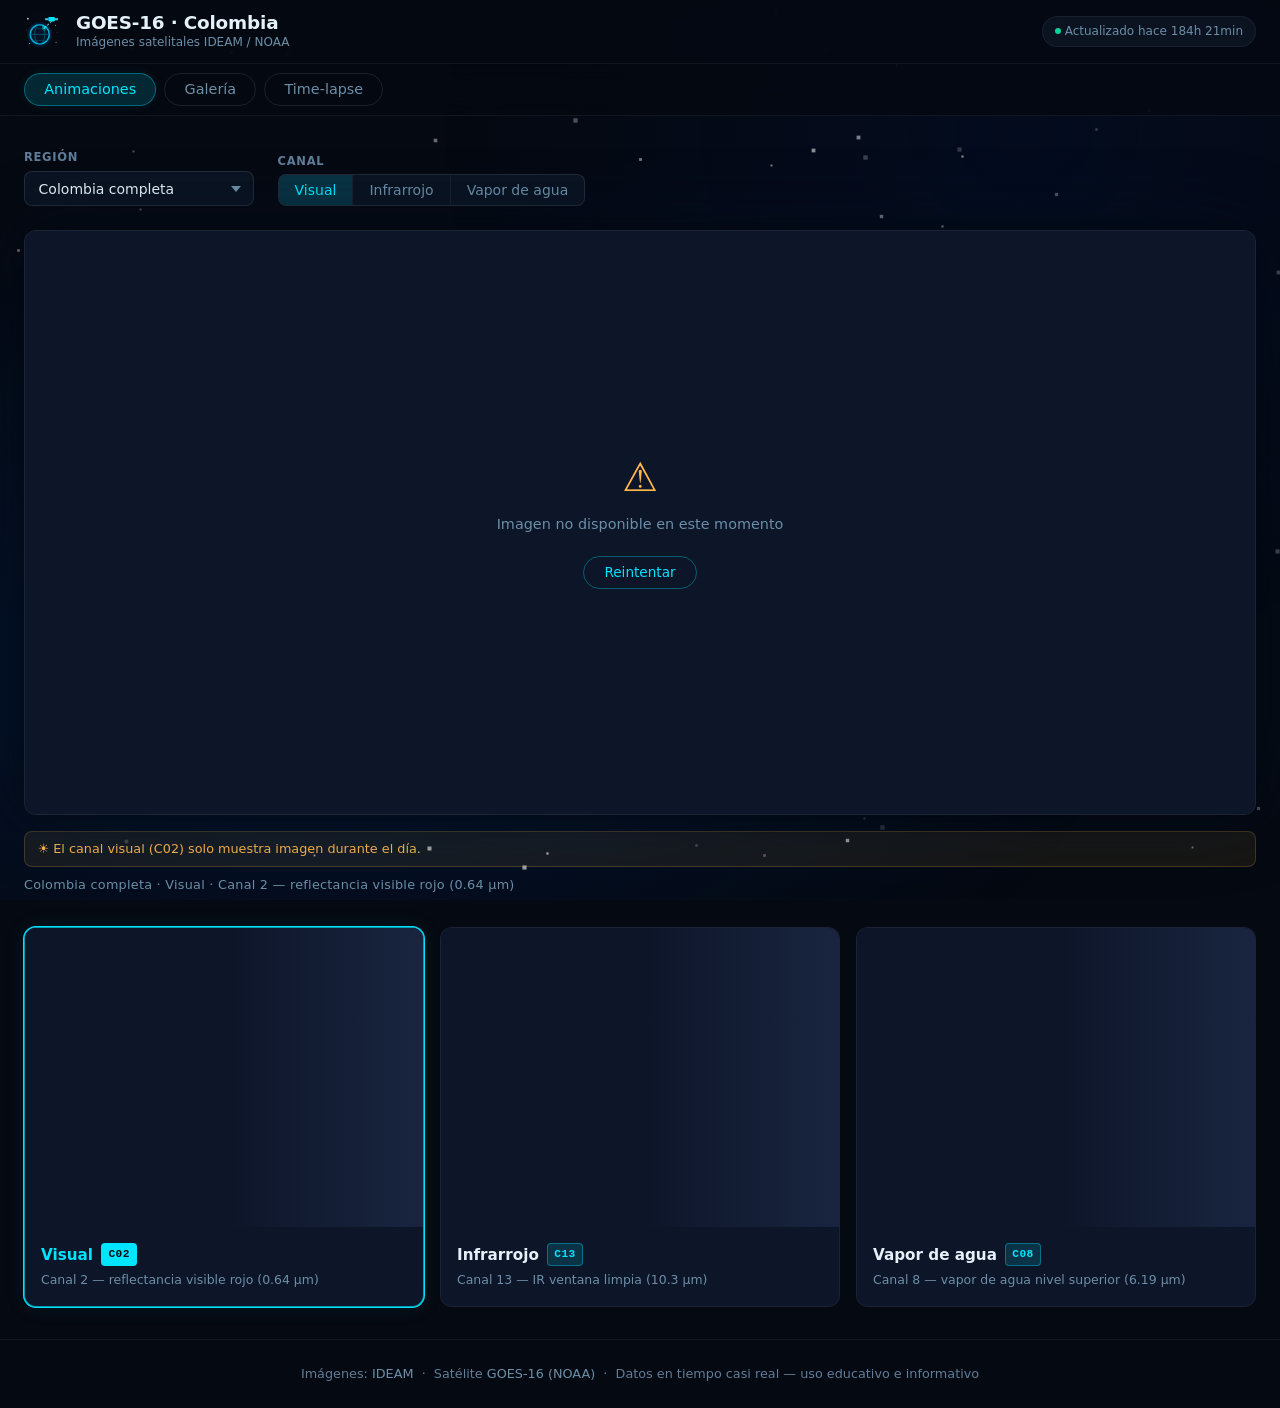
==== commit 4a7e5c36: "chore: actualizar manifest satelital [bot]" ====
--- a/index.html
+++ b/index.html
@@ -180,6 +180,6 @@
   <!-- Entry point (ES module) -->
   <script type="module" src="js/app.js?v=3"></script>
 
-  <script type="application/json" id="manifest-inline">{"generated_utc":"2026-11-28T11:01:22.232Z","source":"https://bart.ideam.gov.co/geotiff/goes16","gifs":{"base_url":"https://bart.ideam.gov.co/geotiff/goes16/GIFS","categories":{"VISUAL":{"label":"Visual","subfolder":"VISUAL","canal":"C02","description":"Canal 2 — reflectancia visible rojo (0.64 µm)"},"INFRARROJO":{"label":"Infrarrojo","subfolder":"INFRARROJO","canal":"C13","description":"Canal 13 — IR ventana limpia (10.3 µm)"},"VAPOR_AGUA":{"label":"Vapor de agua","subfolder":"VAPOR_AGUA","canal":"C08","description":"Canal 8 — vapor de agua nivel superior (6.19 µm)"}},"regions":[{"id":"AMAZONAS","label":"Amazonas"},{"id":"ANTIOQUIA","label":"Antioquia"},{"id":"ARAUCA","label":"Arauca"},{"id":"BARRANCABERMEJA","label":"Barrancabermeja"},{"id":"BOGOTA","label":"Bogotá"},{"id":"BUCARAMANGA","label":"Bucaramanga"},{"id":"CARIBE","label":"Caribe"},{"id":"CARIBE2","label":"Caribe 2"},{"id":"CARIBE_PCT","label":"Caribe PCT"},{"id":"CAUCA_MOCOA","label":"Cauca — Mocoa"},{"id":"CHOCO","label":"Chocó"},{"id":"COLOMBIA","label":"Colombia completa","hero":true},{"id":"CORNARE","label":"Cornare"},{"id":"CRPA_05","label":"CRPA 05"},{"id":"CUCUTA","label":"Cúcuta"},{"id":"CUNDINAMARCA","label":"Cundinamarca"},{"id":"DUITAMA","label":"Duitama"},{"id":"FULLDISK","label":"Disco completo"},{"id":"GUAVIARE","label":"Guaviare"},{"id":"IDIGER","label":"IDIGER"},{"id":"MITU","label":"Mitú"},{"id":"MOJANA","label":"La Mojana"},{"id":"SAN_ANDRES","label":"San Andrés y Providencia"}],"verified":{"AMAZONAS_C02":{"ok":true,"last_modified":"Sat, 28 Nov 2026 11:01:45 GMT"},"AMAZONAS_C13":{"ok":true,"last_modified":"Sat, 28 Nov 2026 11:01:40 GMT"},"ANTIOQUIA_C02":{"ok":true,"last_modified":"Sat, 28 Nov 2026 02:01:45 GMT"},"AMAZONAS_C08":{"ok":true,"last_modified":"Sat, 28 Nov 2026 11:01:44 GMT"},"ANTIOQUIA_C08":{"ok":true,"last_modified":"Sat, 28 Nov 2026 11:01:43 GMT"},"ARAUCA_C02":{"ok":true,"last_modified":"Sat, 28 Nov 2026 11:01:45 GMT"},"ARAUCA_C13":{"ok":true,"last_modified":"Sat, 28 Nov 2026 11:01:41 GMT"},"ANTIOQUIA_C13":{"ok":true,"last_modified":"Sat, 28 Nov 2026 11:01:41 GMT"},"BARRANCABERMEJA_C02":{"ok":true,"last_modified":"Sat, 28 Nov 2026 01:41:42 GMT"},"BARRANCABERMEJA_C08":{"ok":true,"last_modified":"Sat, 28 Nov 2026 11:01:44 GMT"},"BARRANCABERMEJA_C13":{"ok":true,"last_modified":"Sat, 28 Nov 2026 11:01:41 GMT"},"ARAUCA_C08":{"ok":true,"last_modified":"Sat, 28 Nov 2026 11:01:44 GMT"},"BOGOTA_C13":{"ok":true,"last_modified":"Sat, 28 Nov 2026 11:01:41 GMT"},"BOGOTA_C02":{"ok":true,"last_modified":"Sat, 28 Nov 2026 01:51:41 GMT"},"BUCARAMANGA_C13":{"ok":true,"last_modified":"Sat, 28 Nov 2026 11:01:41 GMT"},"BUCARAMANGA_C08":{"ok":true,"last_modified":"Sat, 28 Nov 2026 11:01:44 GMT"},"BUCARAMANGA_C02":{"ok":true,"last_modified":"Sat, 28 Nov 2026 11:01:45 GMT"},"BOGOTA_C08":{"ok":true,"last_modified":"Sat, 28 Nov 2026 11:01:43 GMT"},"CARIBE_C13":{"ok":true,"last_modified":"Sat, 28 Nov 2026 11:01:42 GMT"},"CARIBE_C02":{"ok":true,"last_modified":"Sat, 28 Nov 2026 11:01:45 GMT"},"CARIBE2_C13":{"ok":true,"last_modified":"Sat, 28 Nov 2026 11:01:42 GMT"},"CARIBE_PCT_C08":{"ok":true,"last_modified":"Sat, 28 Nov 2026 11:01:44 GMT"},"CARIBE2_C02":{"ok":true,"last_modified":"Sat, 28 Nov 2026 11:01:45 GMT"},"CARIBE_PCT_C02":{"ok":true,"last_modified":"Sat, 28 Nov 2026 11:01:45 GMT"},"CAUCA_MOCOA_C02":{"ok":true,"last_modified":"Sat, 28 Nov 2026 02:11:41 GMT"},"CAUCA_MOCOA_C13":{"ok":true,"last_modified":"Sat, 28 Nov 2026 11:01:42 GMT"},"CARIBE2_C08":{"ok":true,"last_modified":"Sat, 28 Nov 2026 11:01:44 GMT"},"CARIBE_PCT_C13":{"ok":true,"last_modified":"Sat, 28 Nov 2026 11:01:42 GMT"},"CHOCO_C02":{"ok":true,"last_modified":"Sat, 28 Nov 2026 02:11:41 GMT"},"CAUCA_MOCOA_C08":{"ok":true,"last_modified":"Sat, 28 Nov 2026 11:01:44 GMT"},"CORNARE_C13":{"ok":true,"last_modified":"Sat, 28 Nov 2026 11:01:43 GMT"},"COLOMBIA_C08":{"ok":true,"last_modified":"Sat, 28 Nov 2026 11:01:44 GMT"},"CRPA_05_C02":{"ok":true,"last_modified":"Sat, 28 Nov 2026 01:51:41 GMT"},"CHOCO_C08":{"ok":true,"last_modified":"Sat, 28 Nov 2026 11:01:44 GMT"},"CORNARE_C02":{"ok":true,"last_modified":"Sat, 28 Nov 2026 01:51:41 GMT"},"COLOMBIA_C02":{"ok":true,"last_modified":"Sat, 28 Nov 2026 11:01:45 GMT"},"CORNARE_C08":{"ok":true,"last_modified":"Sat, 28 Nov 2026 11:01:44 GMT"},"CRPA_05_C13":{"ok":true,"last_modified":"Sat, 28 Nov 2026 11:01:43 GMT"},"CRPA_05_C08":{"ok":true,"last_modified":"Sat, 28 Nov 2026 11:01:44 GMT"},"CARIBE_C08":{"ok":true,"last_modified":"Sat, 28 Nov 2026 11:01:44 GMT"},"CHOCO_C13":{"ok":true,"last_modified":"Sat, 28 Nov 2026 11:01:42 GMT"},"COLOMBIA_C13":{"ok":true,"last_modified":"Sat, 28 Nov 2026 11:01:43 GMT"},"CUCUTA_C02":{"ok":true,"last_modified":"Sat, 28 Nov 2026 01:41:42 GMT"},"CUCUTA_C13":{"ok":true,"last_modified":"Sat, 28 Nov 2026 11:01:43 GMT"},"CUNDINAMARCA_C02":{"ok":true,"last_modified":"Sat, 28 Nov 2026 01:51:41 GMT"},"CUCUTA_C08":{"ok":true,"last_modified":"Sat, 28 Nov 2026 11:01:44 GMT"},"DUITAMA_C02":{"ok":true,"last_modified":"Sat, 28 Nov 2026 11:01:45 GMT"},"CUNDINAMARCA_C13":{"ok":true,"last_modified":"Sat, 28 Nov 2026 11:01:43 GMT"},"CUNDINAMARCA_C08":{"ok":true,"last_modified":"Sat, 28 Nov 2026 11:01:44 GMT"},"DUITAMA_C13":{"ok":true,"last_modified":"Sat, 28 Nov 2026 11:01:43 GMT"},"FULLDISK_C02":{"ok":true,"last_modified":"Sat, 28 Nov 2026 11:01:45 GMT"},"FULLDISK_C08":{"ok":true,"last_modified":"Sat, 28 Nov 2026 11:01:44 GMT"},"FULLDISK_C13":{"ok":true,"last_modified":"Sat, 28 Nov 2026 11:01:43 GMT"},"DUITAMA_C08":{"ok":true,"last_modified":"Sat, 28 Nov 2026 11:01:44 GMT"},"GUAVIARE_C13":{"ok":true,"last_modified":"Sat, 28 Nov 2026 11:01:43 GMT"},"GUAVIARE_C02":{"ok":true,"last_modified":"Sat, 28 Nov 2026 11:01:45 GMT"},"IDIGER_C13":{"ok":true,"last_modified":"Sat, 28 Nov 2026 11:01:43 GMT"},"GUAVIARE_C08":{"ok":true,"last_modified":"Sat, 28 Nov 2026 11:01:44 GMT"},"IDIGER_C02":{"ok":true,"last_modified":"Sat, 28 Nov 2026 01:51:41 GMT"},"MITU_C08":{"ok":true,"last_modified":"Sat, 28 Nov 2026 11:01:44 GMT"},"MITU_C13":{"ok":true,"last_modified":"Sat, 28 Nov 2026 11:01:43 GMT"},"IDIGER_C08":{"ok":true,"last_modified":"Sat, 28 Nov 2026 11:01:44 GMT"},"MOJANA_C13":{"ok":true,"last_modified":"Sat, 28 Nov 2026 11:01:43 GMT"},"MOJANA_C02":{"ok":true,"last_modified":"Sat, 28 Nov 2026 11:01:45 GMT"},"SAN_ANDRES_C02":{"ok":true,"last_modified":"Sat, 28 Nov 2026 11:01:45 GMT"},"MOJANA_C08":{"ok":true,"last_modified":"Sat, 28 Nov 2026 11:01:44 GMT"},"SAN_ANDRES_C13":{"ok":true,"last_modified":"Sat, 28 Nov 2026 11:01:43 GMT"},"SAN_ANDRES_C08":{"ok":true,"last_modified":"Sat, 28 Nov 2026 11:01:44 GMT"},"MITU_C02":{"ok":true,"last_modified":"Sat, 28 Nov 2026 11:01:45 GMT"}}},"regions":{"Colombia":{"products":{"C01":{"label":"Visible azul","type":"channel","frames":[{"ts":"202611281040","url":"https://bart.ideam.gov.co/geotiff/goes16/Colombia/C01/C01_Rad_202611281040.jpg"},{"ts":"202611281030","url":"https://bart.ideam.gov.co/geotiff/goes16/Colombia/C01/C01_Rad_202611281030.jpg"},{"ts":"202611281020","url":"https://bart.ideam.gov.co/geotiff/goes16/Colombia/C01/C01_Rad_202611281020.jpg"},{"ts":"202611281010","url":"https://bart.ideam.gov.co/geotiff/goes16/Colombia/C01/C01_Rad_202611281010.jpg"},{"ts":"202611281000","url":"https://bart.ideam.gov.co/geotiff/goes16/Colombia/C01/C01_Rad_202611281000.jpg"},{"ts":"202611280950","url":"https://bart.ideam.gov.co/geotiff/goes16/Colombia/C01/C01_Rad_202611280950.jpg"}]},"C02":{"label":"Visible rojo","type":"channel","frames":[{"ts":"202611281040","url":"https://bart.ideam.gov.co/geotiff/goes16/Colombia/C02/C02_Rad_202611281040.jpg"},{"ts":"202611281030","url":"https://bart.ideam.gov.co/geotiff/goes16/Colombia/C02/C02_Rad_202611281030.jpg"},{"ts":"202611281020","url":"https://bart.ideam.gov.co/geotiff/goes16/Colombia/C02/C02_Rad_202611281020.jpg"},{"ts":"202611281000","url":"https://bart.ideam.gov.co/geotiff/goes16/Colombia/C02/C02_Rad_202611281000.jpg"},{"ts":"202611280950","url":"https://bart.ideam.gov.co/geotiff/goes16/Colombia/C02/C02_Rad_202611280950.jpg"},{"ts":"202611280940","url":"https://bart.ideam.gov.co/geotiff/goes16/Colombia/C02/C02_Rad_202611280940.jpg"}]},"C03":{"label":"Veggie (0.86 µm)","type":"channel","frames":[{"ts":"202611281050","url":"https://bart.ideam.gov.co/geotiff/goes16/Colombia/C03/C03_Rad_202611281050.jpg"},{"ts":"202611281040","url":"https://bart.ideam.gov.co/geotiff/goes16/Colombia/C03/C03_Rad_202611281040.jpg"},{"ts":"202611281030","url":"https://bart.ideam.gov.co/geotiff/goes16/Colombia/C03/C03_Rad_202611281030.jpg"},{"ts":"202611281020","url":"https://bart.ideam.gov.co/geotiff/goes16/Colombia/C03/C03_Rad_202611281020.jpg"},{"ts":"202611281010","url":"https://bart.ideam.gov.co/geotiff/goes16/Colombia/C03/C03_Rad_202611281010.jpg"},{"ts":"202611281000","url":"https://bart.ideam.gov.co/geotiff/goes16/Colombia/C03/C03_Rad_202611281000.jpg"}]},"C04":{"label":"Cirrus (1.37 µm)","type":"channel","frames":[{"ts":"202611281050","url":"https://bart.ideam.gov.co/geotiff/goes16/Colombia/C04/C04_Rad_202611281050.jpg"},{"ts":"202611281040","url":"https://bart.ideam.gov.co/geotiff/goes16/Colombia/C04/C04_Rad_202611281040.jpg"},{"ts":"202611281030","url":"https://bart.ideam.gov.co/geotiff/goes16/Colombia/C04/C04_Rad_202611281030.jpg"},{"ts":"202611281020","url":"https://bart.ideam.gov.co/geotiff/goes16/Colombia/C04/C04_Rad_202611281020.jpg"},{"ts":"202611281010","url":"https://bart.ideam.gov.co/geotiff/goes16/Colombia/C04/C04_Rad_202611281010.jpg"},{"ts":"202611281000","url":"https://bart.ideam.gov.co/geotiff/goes16/Colombia/C04/C04_Rad_202611281000.jpg"}]},"C05":{"label":"Nieve/hielo (1.6 µm)","type":"channel","frames":[{"ts":"202611281040","url":"https://bart.ideam.gov.co/geotiff/goes16/Colombia/C05/C05_Rad_202611281040.jpg"},{"ts":"202611281030","url":"https://bart.ideam.gov.co/geotiff/goes16/Colombia/C05/C05_Rad_202611281030.jpg"},{"ts":"202611281020","url":"https://bart.ideam.gov.co/geotiff/goes16/Colombia/C05/C05_Rad_202611281020.jpg"},{"ts":"202611281010","url":"https://bart.ideam.gov.co/geotiff/goes16/Colombia/C05/C05_Rad_202611281010.jpg"},{"ts":"202611280950","url":"https://bart.ideam.gov.co/geotiff/goes16/Colombia/C05/C05_Rad_202611280950.jpg"},{"ts":"202611280940","url":"https://bart.ideam.gov.co/geotiff/goes16/Colombia/C05/C05_Rad_202611280940.jpg"}]},"C06":{"label":"Nube convectica (2.2 µm)","type":"channel","frames":[{"ts":"202611281040","url":"https://bart.ideam.gov.co/geotiff/goes16/Colombia/C06/C06_Rad_202611281040.jpg"},{"ts":"202611281030","url":"https://bart.ideam.gov.co/geotiff/goes16/Colombia/C06/C06_Rad_202611281030.jpg"},{"ts":"202611281020","url":"https://bart.ideam.gov.co/geotiff/goes16/Colombia/C06/C06_Rad_202611281020.jpg"},{"ts":"202611281010","url":"https://bart.ideam.gov.co/geotiff/goes16/Colombia/C06/C06_Rad_202611281010.jpg"},{"ts":"202611281000","url":"https://bart.ideam.gov.co/geotiff/goes16/Colombia/C06/C06_Rad_202611281000.jpg"},{"ts":"202611280940","url":"https://bart.ideam.gov.co/geotiff/goes16/Colombia/C06/C06_Rad_202611280940.jpg"}]},"C07":{"label":"IR shortwave (3.9 µm)","type":"channel","frames":[{"ts":"202611281050","url":"https://bart.ideam.gov.co/geotiff/goes16/Colombia/C07/C07_Rad_202611281050.jpg"},{"ts":"202611281040","url":"https://bart.ideam.gov.co/geotiff/goes16/Colombia/C07/C07_Rad_202611281040.jpg"},{"ts":"202611281030","url":"https://bart.ideam.gov.co/geotiff/goes16/Colombia/C07/C07_Rad_202611281030.jpg"},{"ts":"202611281020","url":"https://bart.ideam.gov.co/geotiff/goes16/Colombia/C07/C07_Rad_202611281020.jpg"},{"ts":"202611281010","url":"https://bart.ideam.gov.co/geotiff/goes16/Colombia/C07/C07_Rad_202611281010.jpg"},{"ts":"202611281000","url":"https://bart.ideam.gov.co/geotiff/goes16/Colombia/C07/C07_Rad_202611281000.jpg"}]},"C08":{"label":"Vapor de agua superior","type":"channel","frames":[{"ts":"202611281040","url":"https://bart.ideam.gov.co/geotiff/goes16/Colombia/C08/C08_Rad_202611281040.jpg"},{"ts":"202611281030","url":"https://bart.ideam.gov.co/geotiff/goes16/Colombia/C08/C08_Rad_202611281030.jpg"},{"ts":"202611281020","url":"https://bart.ideam.gov.co/geotiff/goes16/Colombia/C08/C08_Rad_202611281020.jpg"},{"ts":"202611281000","url":"https://bart.ideam.gov.co/geotiff/goes16/Colombia/C08/C08_Rad_202611281000.jpg"},{"ts":"202611280950","url":"https://bart.ideam.gov.co/geotiff/goes16/Colombia/C08/C08_Rad_202611280950.jpg"},{"ts":"202611280940","url":"https://bart.ideam.gov.co/geotiff/goes16/Colombia/C08/C08_Rad_202611280940.jpg"}]},"C09":{"label":"Vapor de agua medio","type":"channel","frames":[{"ts":"202611281050","url":"https://bart.ideam.gov.co/geotiff/goes16/Colombia/C09/C09_Rad_202611281050.jpg"},{"ts":"202611281040","url":"https://bart.ideam.gov.co/geotiff/goes16/Colombia/C09/C09_Rad_202611281040.jpg"},{"ts":"202611281030","url":"https://bart.ideam.gov.co/geotiff/goes16/Colombia/C09/C09_Rad_202611281030.jpg"},{"ts":"202611281020","url":"https://bart.ideam.gov.co/geotiff/goes16/Colombia/C09/C09_Rad_202611281020.jpg"},{"ts":"202611281010","url":"https://bart.ideam.gov.co/geotiff/goes16/Colombia/C09/C09_Rad_202611281010.jpg"},{"ts":"202611281000","url":"https://bart.ideam.gov.co/geotiff/goes16/Colombia/C09/C09_Rad_202611281000.jpg"}]},"C10":{"label":"Vapor de agua inferior","type":"channel","frames":[{"ts":"202611281040","url":"https://bart.ideam.gov.co/geotiff/goes16/Colombia/C10/C10_Rad_202611281040.jpg"},{"ts":"202611281030","url":"https://bart.ideam.gov.co/geotiff/goes16/Colombia/C10/C10_Rad_202611281030.jpg"},{"ts":"202611281020","url":"https://bart.ideam.gov.co/geotiff/goes16/Colombia/C10/C10_Rad_202611281020.jpg"},{"ts":"202611281010","url":"https://bart.ideam.gov.co/geotiff/goes16/Colombia/C10/C10_Rad_202611281010.jpg"},{"ts":"202611281000","url":"https://bart.ideam.gov.co/geotiff/goes16/Colombia/C10/C10_Rad_202611281000.jpg"},{"ts":"202611280940","url":"https://bart.ideam.gov.co/geotiff/goes16/Colombia/C10/C10_Rad_202611280940.jpg"}]},"C11":{"label":"IR nube/superficie","type":"channel","frames":[{"ts":"202611281050","url":"https://bart.ideam.gov.co/geotiff/goes16/Colombia/C11/C11_Rad_202611281050.jpg"},{"ts":"202611281040","url":"https://bart.ideam.gov.co/geotiff/goes16/Colombia/C11/C11_Rad_202611281040.jpg"},{"ts":"202611281030","url":"https://bart.ideam.gov.co/geotiff/goes16/Colombia/C11/C11_Rad_202611281030.jpg"},{"ts":"202611281020","url":"https://bart.ideam.gov.co/geotiff/goes16/Colombia/C11/C11_Rad_202611281020.jpg"},{"ts":"202611281010","url":"https://bart.ideam.gov.co/geotiff/goes16/Colombia/C11/C11_Rad_202611281010.jpg"},{"ts":"202611281000","url":"https://bart.ideam.gov.co/geotiff/goes16/Colombia/C11/C11_Rad_202611281000.jpg"}]},"C12":{"label":"IR ozono (9.6 µm)","type":"channel","frames":[{"ts":"202611281050","url":"https://bart.ideam.gov.co/geotiff/goes16/Colombia/C12/C12_Rad_202611281050.jpg"},{"ts":"202611281030","url":"https://bart.ideam.gov.co/geotiff/goes16/Colombia/C12/C12_Rad_202611281030.jpg"},{"ts":"202611281020","url":"https://bart.ideam.gov.co/geotiff/goes16/Colombia/C12/C12_Rad_202611281020.jpg"},{"ts":"202611281010","url":"https://bart.ideam.gov.co/geotiff/goes16/Colombia/C12/C12_Rad_202611281010.jpg"},{"ts":"202611281000","url":"https://bart.ideam.gov.co/geotiff/goes16/Colombia/C12/C12_Rad_202611281000.jpg"},{"ts":"202611280940","url":"https://bart.ideam.gov.co/geotiff/goes16/Colombia/C12/C12_Rad_202611280940.jpg"}]},"C13":{"label":"IR ventana limpia","type":"channel","frames":[{"ts":"202611281040","url":"https://bart.ideam.gov.co/geotiff/goes16/Colombia/C13/C13_Rad_202611281040.jpg"},{"ts":"202611281030","url":"https://bart.ideam.gov.co/geotiff/goes16/Colombia/C13/C13_Rad_202611281030.jpg"},{"ts":"202611281020","url":"https://bart.ideam.gov.co/geotiff/goes16/Colombia/C13/C13_Rad_202611281020.jpg"},{"ts":"202611281010","url":"https://bart.ideam.gov.co/geotiff/goes16/Colombia/C13/C13_Rad_202611281010.jpg"},{"ts":"202611281000","url":"https://bart.ideam.gov.co/geotiff/goes16/Colombia/C13/C13_Rad_202611281000.jpg"},{"ts":"202611280950","url":"https://bart.ideam.gov.co/geotiff/goes16/Colombia/C13/C13_Rad_202611280950.jpg"}]},"C14":{"label":"IR ventana (11.2 µm)","type":"channel","frames":[{"ts":"202611281030","url":"https://bart.ideam.gov.co/geotiff/goes16/Colombia/C14/C14_Rad_202611281030.jpg"},{"ts":"202611281020","url":"https://bart.ideam.gov.co/geotiff/goes16/Colombia/C14/C14_Rad_202611281020.jpg"},{"ts":"202611281010","url":"https://bart.ideam.gov.co/geotiff/goes16/Colombia/C14/C14_Rad_202611281010.jpg"},{"ts":"202611281000","url":"https://bart.ideam.gov.co/geotiff/goes16/Colombia/C14/C14_Rad_202611281000.jpg"},{"ts":"202611280950","url":"https://bart.ideam.gov.co/geotiff/goes16/Colombia/C14/C14_Rad_202611280950.jpg"},{"ts":"202611280940","url":"https://bart.ideam.gov.co/geotiff/goes16/Colombia/C14/C14_Rad_202611280940.jpg"}]},"C15":{"label":"IR CO₂ (12.3 µm)","type":"channel","frames":[{"ts":"202611281030","url":"https://bart.ideam.gov.co/geotiff/goes16/Colombia/C15/C15_Rad_202611281030.jpg"},{"ts":"202611281020","url":"https://bart.ideam.gov.co/geotiff/goes16/Colombia/C15/C15_Rad_202611281020.jpg"},{"ts":"202611281010","url":"https://bart.ideam.gov.co/geotiff/goes16/Colombia/C15/C15_Rad_202611281010.jpg"},{"ts":"202611281000","url":"https://bart.ideam.gov.co/geotiff/goes16/Colombia/C15/C15_Rad_202611281000.jpg"},{"ts":"202611280950","url":"https://bart.ideam.gov.co/geotiff/goes16/Colombia/C15/C15_Rad_202611280950.jpg"},{"ts":"202611280940","url":"https://bart.ideam.gov.co/geotiff/goes16/Colombia/C15/C15_Rad_202611280940.jpg"}]},"C16":{"label":"IR CO₂ (13.3 µm)","type":"channel","frames":[{"ts":"202611281050","url":"https://bart.ideam.gov.co/geotiff/goes16/Colombia/C16/C16_Rad_202611281050.jpg"},{"ts":"202611281030","url":"https://bart.ideam.gov.co/geotiff/goes16/Colombia/C16/C16_Rad_202611281030.jpg"},{"ts":"202611281020","url":"https://bart.ideam.gov.co/geotiff/goes16/Colombia/C16/C16_Rad_202611281020.jpg"},{"ts":"202611281010","url":"https://bart.ideam.gov.co/geotiff/goes16/Colombia/C16/C16_Rad_202611281010.jpg"},{"ts":"202611281000","url":"https://bart.ideam.gov.co/geotiff/goes16/Colombia/C16/C16_Rad_202611281000.jpg"},{"ts":"202611280940","url":"https://bart.ideam.gov.co/geotiff/goes16/Colombia/C16/C16_Rad_202611280940.jpg"}]},"AIR_MASS":{"label":"Masa de aire","type":"product","frames":[{"ts":"202611281030","url":"https://bart.ideam.gov.co/geotiff/goes16/Colombia/AIR_MASS/AIR_MASS_202611281030.jpg"},{"ts":"202611281010","url":"https://bart.ideam.gov.co/geotiff/goes16/Colombia/AIR_MASS/AIR_MASS_202611281010.jpg"},{"ts":"202611280950","url":"https://bart.ideam.gov.co/geotiff/goes16/Colombia/AIR_MASS/AIR_MASS_202611280950.jpg"},{"ts":"202611280940","url":"https://bart.ideam.gov.co/geotiff/goes16/Colombia/AIR_MASS/AIR_MASS_202611280940.jpg"},{"ts":"202611280930","url":"https://bart.ideam.gov.co/geotiff/goes16/Colombia/AIR_MASS/AIR_MASS_202611280930.jpg"},{"ts":"202611280910","url":"https://bart.ideam.gov.co/geotiff/goes16/Colombia/AIR_MASS/AIR_MASS_202611280910.jpg"}]},"ASH":{"label":"Ceniza volcánica","type":"product","frames":[{"ts":"202611281030","url":"https://bart.ideam.gov.co/geotiff/goes16/Colombia/ASH/ASH_202611281030.jpg"},{"ts":"202611281010","url":"https://bart.ideam.gov.co/geotiff/goes16/Colombia/ASH/ASH_202611281010.jpg"},{"ts":"202611280950","url":"https://bart.ideam.gov.co/geotiff/goes16/Colombia/ASH/ASH_202611280950.jpg"},{"ts":"202611280940","url":"https://bart.ideam.gov.co/geotiff/goes16/Colombia/ASH/ASH_202611280940.jpg"},{"ts":"202611280930","url":"https://bart.ideam.gov.co/geotiff/goes16/Colombia/ASH/ASH_202611280930.jpg"},{"ts":"202611280900","url":"https://bart.ideam.gov.co/geotiff/goes16/Colombia/ASH/ASH_202611280900.jpg"}]},"DAY_CLOUD":{"label":"Nube diurna fase","type":"product","frames":[{"ts":"202611281030","url":"https://bart.ideam.gov.co/geotiff/goes16/Colombia/DAY_CLOUD/DAY_CLOUD_202611281030.jpg"},{"ts":"202611281010","url":"https://bart.ideam.gov.co/geotiff/goes16/Colombia/DAY_CLOUD/DAY_CLOUD_202611281010.jpg"},{"ts":"202611280950","url":"https://bart.ideam.gov.co/geotiff/goes16/Colombia/DAY_CLOUD/DAY_CLOUD_202611280950.jpg"},{"ts":"202611280940","url":"https://bart.ideam.gov.co/geotiff/goes16/Colombia/DAY_CLOUD/DAY_CLOUD_202611280940.jpg"},{"ts":"202611280930","url":"https://bart.ideam.gov.co/geotiff/goes16/Colombia/DAY_CLOUD/DAY_CLOUD_202611280930.jpg"},{"ts":"202611280910","url":"https://bart.ideam.gov.co/geotiff/goes16/Colombia/DAY_CLOUD/DAY_CLOUD_202611280910.jpg"}]},"DAY_CONV":{"label":"Convección diurna","type":"product","frames":[{"ts":"202611281030","url":"https://bart.ideam.gov.co/geotiff/goes16/Colombia/DAY_CONV/DAY_CONV_202611281030.jpg"},{"ts":"202611281010","url":"https://bart.ideam.gov.co/geotiff/goes16/Colombia/DAY_CONV/DAY_CONV_202611281010.jpg"},{"ts":"202611280950","url":"https://bart.ideam.gov.co/geotiff/goes16/Colombia/DAY_CONV/DAY_CONV_202611280950.jpg"},{"ts":"202611280940","url":"https://bart.ideam.gov.co/geotiff/goes16/Colombia/DAY_CONV/DAY_CONV_202611280940.jpg"},{"ts":"202611280930","url":"https://bart.ideam.gov.co/geotiff/goes16/Colombia/DAY_CONV/DAY_CONV_202611280930.jpg"},{"ts":"202611280910","url":"https://bart.ideam.gov.co/geotiff/goes16/Colombia/DAY_CONV/DAY_CONV_202611280910.jpg"}]},"DUST":{"label":"Polvo y aerosoles","type":"product","frames":[{"ts":"202611281030","url":"https://bart.ideam.gov.co/geotiff/goes16/Colombia/DUST/DUST_202611281030.jpg"},{"ts":"202611281010","url":"https://bart.ideam.gov.co/geotiff/goes16/Colombia/DUST/DUST_202611281010.jpg"},{"ts":"202611280950","url":"https://bart.ideam.gov.co/geotiff/goes16/Colombia/DUST/DUST_202611280950.jpg"},{"ts":"202611280940","url":"https://bart.ideam.gov.co/geotiff/goes16/Colombia/DUST/DUST_202611280940.jpg"},{"ts":"202611280930","url":"https://bart.ideam.gov.co/geotiff/goes16/Colombia/DUST/DUST_202611280930.jpg"},{"ts":"202611280900","url":"https://bart.ideam.gov.co/geotiff/goes16/Colombia/DUST/DUST_202611280900.jpg"}]},"FIRE_TEMP":{"label":"Temperatura de fuego","type":"product","frames":[{"ts":"202611281030","url":"https://bart.ideam.gov.co/geotiff/goes16/Colombia/FIRE_TEMP/FIRE_TEMP_202611281030.jpg"},{"ts":"202611281010","url":"https://bart.ideam.gov.co/geotiff/goes16/Colombia/FIRE_TEMP/FIRE_TEMP_202611281010.jpg"},{"ts":"202611280950","url":"https://bart.ideam.gov.co/geotiff/goes16/Colombia/FIRE_TEMP/FIRE_TEMP_202611280950.jpg"},{"ts":"202611280940","url":"https://bart.ideam.gov.co/geotiff/goes16/Colombia/FIRE_TEMP/FIRE_TEMP_202611280940.jpg"},{"ts":"202611280930","url":"https://bart.ideam.gov.co/geotiff/goes16/Colombia/FIRE_TEMP/FIRE_TEMP_202611280930.jpg"},{"ts":"202611280910","url":"https://bart.ideam.gov.co/geotiff/goes16/Colombia/FIRE_TEMP/FIRE_TEMP_202611280910.jpg"}]},"SNOW_FOG":{"label":"Nieve y niebla","type":"product","frames":[{"ts":"202611281030","url":"https://bart.ideam.gov.co/geotiff/goes16/Colombia/SNOW_FOG/SNOW_FOG_202611281030.jpg"},{"ts":"202611281010","url":"https://bart.ideam.gov.co/geotiff/goes16/Colombia/SNOW_FOG/SNOW_FOG_202611281010.jpg"},{"ts":"202611280950","url":"https://bart.ideam.gov.co/geotiff/goes16/Colombia/SNOW_FOG/SNOW_FOG_202611280950.jpg"},{"ts":"202611280940","url":"https://bart.ideam.gov.co/geotiff/goes16/Colombia/SNOW_FOG/SNOW_FOG_202611280940.jpg"},{"ts":"202611280930","url":"https://bart.ideam.gov.co/geotiff/goes16/Colombia/SNOW_FOG/SNOW_FOG_202611280930.jpg"},{"ts":"202611280910","url":"https://bart.ideam.gov.co/geotiff/goes16/Colombia/SNOW_FOG/SNOW_FOG_202611280910.jpg"}]},"TRUE_COLOR":{"label":"Color verdadero","type":"product","frames":[{"ts":"202611281030","url":"https://bart.ideam.gov.co/geotiff/goes16/Colombia/TRUE_COLOR/TRUE_COLOR_202611281030.jpg"},{"ts":"202611281020","url":"https://bart.ideam.gov.co/geotiff/goes16/Colombia/TRUE_COLOR/TRUE_COLOR_202611281020.jpg"},{"ts":"202611281010","url":"https://bart.ideam.gov.co/geotiff/goes16/Colombia/TRUE_COLOR/TRUE_COLOR_202611281010.jpg"},{"ts":"202611281000","url":"https://bart.ideam.gov.co/geotiff/goes16/Colombia/TRUE_COLOR/TRUE_COLOR_202611281000.jpg"},{"ts":"202611280950","url":"https://bart.ideam.gov.co/geotiff/goes16/Colombia/TRUE_COLOR/TRUE_COLOR_202611280950.jpg"},{"ts":"202611280940","url":"https://bart.ideam.gov.co/geotiff/goes16/Colombia/TRUE_COLOR/TRUE_COLOR_202611280940.jpg"}]},"WATER_VAPOR":{"label":"Vapor de agua RGB","type":"product","frames":[{"ts":"202611281030","url":"https://bart.ideam.gov.co/geotiff/goes16/Colombia/WATER_VAPOR/WATER_VAPOR_202611281030.jpg"},{"ts":"202611281010","url":"https://bart.ideam.gov.co/geotiff/goes16/Colombia/WATER_VAPOR/WATER_VAPOR_202611281010.jpg"},{"ts":"202611280950","url":"https://bart.ideam.gov.co/geotiff/goes16/Colombia/WATER_VAPOR/WATER_VAPOR_202611280950.jpg"},{"ts":"202611280940","url":"https://bart.ideam.gov.co/geotiff/goes16/Colombia/WATER_VAPOR/WATER_VAPOR_202611280940.jpg"},{"ts":"202611280930","url":"https://bart.ideam.gov.co/geotiff/goes16/Colombia/WATER_VAPOR/WATER_VAPOR_202611280930.jpg"},{"ts":"202611280910","url":"https://bart.ideam.gov.co/geotiff/goes16/Colombia/WATER_VAPOR/WATER_VAPOR_202611280910.jpg"}]}}},"Global":{"products":{"C02":{"label":"Visible rojo (global)","type":"channel","frames":[{"ts":"202611281040","url":"https://bart.ideam.gov.co/geotiff/goes16/Global/C02/C02_Rad_202611281040.jpg"},{"ts":"202611281030","url":"https://bart.ideam.gov.co/geotiff/goes16/Global/C02/C02_Rad_202611281030.jpg"},{"ts":"202611281020","url":"https://bart.ideam.gov.co/geotiff/goes16/Global/C02/C02_Rad_202611281020.jpg"},{"ts":"202611281010","url":"https://bart.ideam.gov.co/geotiff/goes16/Global/C02/C02_Rad_202611281010.jpg"},{"ts":"202611280950","url":"https://bart.ideam.gov.co/geotiff/goes16/Global/C02/C02_Rad_202611280950.jpg"},{"ts":"202611280940","url":"https://bart.ideam.gov.co/geotiff/goes16/Global/C02/C02_Rad_202611280940.jpg"}]},"C08":{"label":"Vapor de agua (global)","type":"channel","frames":[{"ts":"202611281040","url":"https://bart.ideam.gov.co/geotiff/goes16/Global/C08/C08_Rad_202611281040.jpg"},{"ts":"202611281030","url":"https://bart.ideam.gov.co/geotiff/goes16/Global/C08/C08_Rad_202611281030.jpg"},{"ts":"202611281020","url":"https://bart.ideam.gov.co/geotiff/goes16/Global/C08/C08_Rad_202611281020.jpg"},{"ts":"202611281010","url":"https://bart.ideam.gov.co/geotiff/goes16/Global/C08/C08_Rad_202611281010.jpg"},{"ts":"202611281000","url":"https://bart.ideam.gov.co/geotiff/goes16/Global/C08/C08_Rad_202611281000.jpg"},{"ts":"202611280950","url":"https://bart.ideam.gov.co/geotiff/goes16/Global/C08/C08_Rad_202611280950.jpg"}]},"C13":{"label":"IR ventana (global)","type":"channel","frames":[{"ts":"202611281040","url":"https://bart.ideam.gov.co/geotiff/goes16/Global/C13/C13_Rad_202611281040.jpg"},{"ts":"202611281030","url":"https://bart.ideam.gov.co/geotiff/goes16/Global/C13/C13_Rad_202611281030.jpg"},{"ts":"202611281020","url":"https://bart.ideam.gov.co/geotiff/goes16/Global/C13/C13_Rad_202611281020.jpg"},{"ts":"202611281010","url":"https://bart.ideam.gov.co/geotiff/goes16/Global/C13/C13_Rad_202611281010.jpg"},{"ts":"202611281000","url":"https://bart.ideam.gov.co/geotiff/goes16/Global/C13/C13_Rad_202611281000.jpg"},{"ts":"202611280950","url":"https://bart.ideam.gov.co/geotiff/goes16/Global/C13/C13_Rad_202611280950.jpg"}]}}}}}</script>
+  <script type="application/json" id="manifest-inline">{"generated_utc":"2026-11-28T11:31:12.669Z","source":"https://bart.ideam.gov.co/geotiff/goes16","gifs":{"base_url":"https://bart.ideam.gov.co/geotiff/goes16/GIFS","categories":{"VISUAL":{"label":"Visual","subfolder":"VISUAL","canal":"C02","description":"Canal 2 — reflectancia visible rojo (0.64 µm)"},"INFRARROJO":{"label":"Infrarrojo","subfolder":"INFRARROJO","canal":"C13","description":"Canal 13 — IR ventana limpia (10.3 µm)"},"VAPOR_AGUA":{"label":"Vapor de agua","subfolder":"VAPOR_AGUA","canal":"C08","description":"Canal 8 — vapor de agua nivel superior (6.19 µm)"}},"regions":[{"id":"AMAZONAS","label":"Amazonas"},{"id":"ANTIOQUIA","label":"Antioquia"},{"id":"ARAUCA","label":"Arauca"},{"id":"BARRANCABERMEJA","label":"Barrancabermeja"},{"id":"BOGOTA","label":"Bogotá"},{"id":"BUCARAMANGA","label":"Bucaramanga"},{"id":"CARIBE","label":"Caribe"},{"id":"CARIBE2","label":"Caribe 2"},{"id":"CARIBE_PCT","label":"Caribe PCT"},{"id":"CAUCA_MOCOA","label":"Cauca — Mocoa"},{"id":"CHOCO","label":"Chocó"},{"id":"COLOMBIA","label":"Colombia completa","hero":true},{"id":"CORNARE","label":"Cornare"},{"id":"CRPA_05","label":"CRPA 05"},{"id":"CUCUTA","label":"Cúcuta"},{"id":"CUNDINAMARCA","label":"Cundinamarca"},{"id":"DUITAMA","label":"Duitama"},{"id":"FULLDISK","label":"Disco completo"},{"id":"GUAVIARE","label":"Guaviare"},{"id":"IDIGER","label":"IDIGER"},{"id":"MITU","label":"Mitú"},{"id":"MOJANA","label":"La Mojana"},{"id":"SAN_ANDRES","label":"San Andrés y Providencia"}],"verified":{"AMAZONAS_C08":{"ok":true,"last_modified":"Sat, 28 Nov 2026 11:31:42 GMT"},"AMAZONAS_C02":{"ok":true,"last_modified":"Sat, 28 Nov 2026 11:31:43 GMT"},"AMAZONAS_C13":{"ok":true,"last_modified":"Sat, 28 Nov 2026 11:31:40 GMT"},"ANTIOQUIA_C13":{"ok":true,"last_modified":"Sat, 28 Nov 2026 11:31:40 GMT"},"ANTIOQUIA_C08":{"ok":true,"last_modified":"Sat, 28 Nov 2026 11:31:41 GMT"},"ARAUCA_C13":{"ok":true,"last_modified":"Sat, 28 Nov 2026 11:31:40 GMT"},"BARRANCABERMEJA_C02":{"ok":true,"last_modified":"Sat, 28 Nov 2026 11:31:43 GMT"},"ARAUCA_C08":{"ok":true,"last_modified":"Sat, 28 Nov 2026 11:31:42 GMT"},"ANTIOQUIA_C02":{"ok":true,"last_modified":"Sat, 28 Nov 2026 11:31:43 GMT"},"BARRANCABERMEJA_C13":{"ok":true,"last_modified":"Sat, 28 Nov 2026 11:31:40 GMT"},"BARRANCABERMEJA_C08":{"ok":true,"last_modified":"Sat, 28 Nov 2026 11:31:41 GMT"},"ARAUCA_C02":{"ok":true,"last_modified":"Sat, 28 Nov 2026 11:31:42 GMT"},"BOGOTA_C02":{"ok":true,"last_modified":"Sat, 28 Nov 2026 11:31:43 GMT"},"BOGOTA_C13":{"ok":true,"last_modified":"Sat, 28 Nov 2026 11:31:40 GMT"},"BOGOTA_C08":{"ok":true,"last_modified":"Sat, 28 Nov 2026 11:31:41 GMT"},"BUCARAMANGA_C08":{"ok":true,"last_modified":"Sat, 28 Nov 2026 11:31:42 GMT"},"BUCARAMANGA_C02":{"ok":true,"last_modified":"Sat, 28 Nov 2026 11:31:43 GMT"},"CARIBE_C13":{"ok":true,"last_modified":"Sat, 28 Nov 2026 11:31:40 GMT"},"CARIBE_C02":{"ok":true,"last_modified":"Sat, 28 Nov 2026 11:31:42 GMT"},"CARIBE_PCT_C13":{"ok":true,"last_modified":"Sat, 28 Nov 2026 11:31:40 GMT"},"CARIBE_C08":{"ok":true,"last_modified":"Sat, 28 Nov 2026 11:31:41 GMT"},"CARIBE2_C02":{"ok":true,"last_modified":"Sat, 28 Nov 2026 11:31:42 GMT"},"CARIBE2_C08":{"ok":true,"last_modified":"Sat, 28 Nov 2026 11:31:42 GMT"},"CARIBE_PCT_C02":{"ok":true,"last_modified":"Sat, 28 Nov 2026 11:31:42 GMT"},"CAUCA_MOCOA_C02":{"ok":true,"last_modified":"Sat, 28 Nov 2026 11:31:43 GMT"},"CAUCA_MOCOA_C08":{"ok":true,"last_modified":"Sat, 28 Nov 2026 11:31:42 GMT"},"CAUCA_MOCOA_C13":{"ok":true,"last_modified":"Sat, 28 Nov 2026 11:31:40 GMT"},"CHOCO_C13":{"ok":true,"last_modified":"Sat, 28 Nov 2026 11:31:40 GMT"},"CARIBE_PCT_C08":{"ok":true,"last_modified":"Sat, 28 Nov 2026 11:31:42 GMT"},"CHOCO_C02":{"ok":true,"last_modified":"Sat, 28 Nov 2026 11:31:43 GMT"},"COLOMBIA_C02":{"ok":true,"last_modified":"Sat, 28 Nov 2026 11:31:43 GMT"},"CHOCO_C08":{"ok":true,"last_modified":"Sat, 28 Nov 2026 11:31:41 GMT"},"BUCARAMANGA_C13":{"ok":true,"last_modified":"Sat, 28 Nov 2026 11:31:40 GMT"},"COLOMBIA_C08":{"ok":true,"last_modified":"Sat, 28 Nov 2026 11:31:42 GMT"},"COLOMBIA_C13":{"ok":true,"last_modified":"Sat, 28 Nov 2026 11:31:40 GMT"},"CARIBE2_C13":{"ok":true,"last_modified":"Sat, 28 Nov 2026 11:31:40 GMT"},"CORNARE_C13":{"ok":true,"last_modified":"Sat, 28 Nov 2026 11:31:40 GMT"},"CORNARE_C02":{"ok":true,"last_modified":"Sat, 28 Nov 2026 11:31:43 GMT"},"CRPA_05_C02":{"ok":true,"last_modified":"Sat, 28 Nov 2026 11:31:43 GMT"},"CORNARE_C08":{"ok":true,"last_modified":"Sat, 28 Nov 2026 11:31:41 GMT"},"CRPA_05_C08":{"ok":true,"last_modified":"Sat, 28 Nov 2026 11:31:41 GMT"},"CUCUTA_C13":{"ok":true,"last_modified":"Sat, 28 Nov 2026 11:31:40 GMT"},"CUNDINAMARCA_C08":{"ok":true,"last_modified":"Sat, 28 Nov 2026 11:31:41 GMT"},"CUCUTA_C08":{"ok":true,"last_modified":"Sat, 28 Nov 2026 11:31:41 GMT"},"CUCUTA_C02":{"ok":true,"last_modified":"Sat, 28 Nov 2026 11:31:43 GMT"},"CUNDINAMARCA_C02":{"ok":true,"last_modified":"Sat, 28 Nov 2026 11:31:43 GMT"},"DUITAMA_C13":{"ok":true,"last_modified":"Sat, 28 Nov 2026 11:31:40 GMT"},"DUITAMA_C02":{"ok":true,"last_modified":"Sat, 28 Nov 2026 11:31:43 GMT"},"CRPA_05_C13":{"ok":true,"last_modified":"Sat, 28 Nov 2026 11:31:40 GMT"},"FULLDISK_C02":{"ok":true,"last_modified":"Sat, 28 Nov 2026 11:31:42 GMT"},"FULLDISK_C13":{"ok":true,"last_modified":"Sat, 28 Nov 2026 11:31:40 GMT"},"DUITAMA_C08":{"ok":true,"last_modified":"Sat, 28 Nov 2026 11:31:42 GMT"},"CUNDINAMARCA_C13":{"ok":true,"last_modified":"Sat, 28 Nov 2026 11:31:40 GMT"},"FULLDISK_C08":{"ok":true,"last_modified":"Sat, 28 Nov 2026 11:31:41 GMT"},"GUAVIARE_C02":{"ok":true,"last_modified":"Sat, 28 Nov 2026 11:31:43 GMT"},"GUAVIARE_C13":{"ok":true,"last_modified":"Sat, 28 Nov 2026 11:31:40 GMT"},"MITU_C13":{"ok":true,"last_modified":"Sat, 28 Nov 2026 11:31:40 GMT"},"IDIGER_C13":{"ok":true,"last_modified":"Sat, 28 Nov 2026 11:31:41 GMT"},"IDIGER_C08":{"ok":true,"last_modified":"Sat, 28 Nov 2026 11:31:42 GMT"},"IDIGER_C02":{"ok":true,"last_modified":"Sat, 28 Nov 2026 11:31:43 GMT"},"GUAVIARE_C08":{"ok":true,"last_modified":"Sat, 28 Nov 2026 11:31:41 GMT"},"MITU_C02":{"ok":true,"last_modified":"Sat, 28 Nov 2026 11:31:43 GMT"},"MOJANA_C02":{"ok":true,"last_modified":"Sat, 28 Nov 2026 11:31:43 GMT"},"MITU_C08":{"ok":true,"last_modified":"Sat, 28 Nov 2026 11:31:41 GMT"},"MOJANA_C13":{"ok":true,"last_modified":"Sat, 28 Nov 2026 11:31:40 GMT"},"SAN_ANDRES_C13":{"ok":true,"last_modified":"Sat, 28 Nov 2026 11:31:40 GMT"},"SAN_ANDRES_C02":{"ok":true,"last_modified":"Sat, 28 Nov 2026 11:31:42 GMT"},"MOJANA_C08":{"ok":true,"last_modified":"Sat, 28 Nov 2026 11:31:41 GMT"},"SAN_ANDRES_C08":{"ok":true,"last_modified":"Sat, 28 Nov 2026 11:31:41 GMT"}}},"regions":{"Colombia":{"products":{"C01":{"label":"Visible azul","type":"channel","frames":[{"ts":"202611281110","url":"https://bart.ideam.gov.co/geotiff/goes16/Colombia/C01/C01_Rad_202611281110.jpg"},{"ts":"202611281100","url":"https://bart.ideam.gov.co/geotiff/goes16/Colombia/C01/C01_Rad_202611281100.jpg"},{"ts":"202611281040","url":"https://bart.ideam.gov.co/geotiff/goes16/Colombia/C01/C01_Rad_202611281040.jpg"},{"ts":"202611281030","url":"https://bart.ideam.gov.co/geotiff/goes16/Colombia/C01/C01_Rad_202611281030.jpg"},{"ts":"202611281020","url":"https://bart.ideam.gov.co/geotiff/goes16/Colombia/C01/C01_Rad_202611281020.jpg"},{"ts":"202611281010","url":"https://bart.ideam.gov.co/geotiff/goes16/Colombia/C01/C01_Rad_202611281010.jpg"}]},"C02":{"label":"Visible rojo","type":"channel","frames":[{"ts":"202611281110","url":"https://bart.ideam.gov.co/geotiff/goes16/Colombia/C02/C02_Rad_202611281110.jpg"},{"ts":"202611281100","url":"https://bart.ideam.gov.co/geotiff/goes16/Colombia/C02/C02_Rad_202611281100.jpg"},{"ts":"202611281050","url":"https://bart.ideam.gov.co/geotiff/goes16/Colombia/C02/C02_Rad_202611281050.jpg"},{"ts":"202611281040","url":"https://bart.ideam.gov.co/geotiff/goes16/Colombia/C02/C02_Rad_202611281040.jpg"},{"ts":"202611281030","url":"https://bart.ideam.gov.co/geotiff/goes16/Colombia/C02/C02_Rad_202611281030.jpg"},{"ts":"202611281020","url":"https://bart.ideam.gov.co/geotiff/goes16/Colombia/C02/C02_Rad_202611281020.jpg"}]},"C03":{"label":"Veggie (0.86 µm)","type":"channel","frames":[{"ts":"202611281110","url":"https://bart.ideam.gov.co/geotiff/goes16/Colombia/C03/C03_Rad_202611281110.jpg"},{"ts":"202611281100","url":"https://bart.ideam.gov.co/geotiff/goes16/Colombia/C03/C03_Rad_202611281100.jpg"},{"ts":"202611281050","url":"https://bart.ideam.gov.co/geotiff/goes16/Colombia/C03/C03_Rad_202611281050.jpg"},{"ts":"202611281040","url":"https://bart.ideam.gov.co/geotiff/goes16/Colombia/C03/C03_Rad_202611281040.jpg"},{"ts":"202611281030","url":"https://bart.ideam.gov.co/geotiff/goes16/Colombia/C03/C03_Rad_202611281030.jpg"},{"ts":"202611281020","url":"https://bart.ideam.gov.co/geotiff/goes16/Colombia/C03/C03_Rad_202611281020.jpg"}]},"C04":{"label":"Cirrus (1.37 µm)","type":"channel","frames":[{"ts":"202611281110","url":"https://bart.ideam.gov.co/geotiff/goes16/Colombia/C04/C04_Rad_202611281110.jpg"},{"ts":"202611281100","url":"https://bart.ideam.gov.co/geotiff/goes16/Colombia/C04/C04_Rad_202611281100.jpg"},{"ts":"202611281050","url":"https://bart.ideam.gov.co/geotiff/goes16/Colombia/C04/C04_Rad_202611281050.jpg"},{"ts":"202611281040","url":"https://bart.ideam.gov.co/geotiff/goes16/Colombia/C04/C04_Rad_202611281040.jpg"},{"ts":"202611281030","url":"https://bart.ideam.gov.co/geotiff/goes16/Colombia/C04/C04_Rad_202611281030.jpg"},{"ts":"202611281020","url":"https://bart.ideam.gov.co/geotiff/goes16/Colombia/C04/C04_Rad_202611281020.jpg"}]},"C05":{"label":"Nieve/hielo (1.6 µm)","type":"channel","frames":[{"ts":"202611281110","url":"https://bart.ideam.gov.co/geotiff/goes16/Colombia/C05/C05_Rad_202611281110.jpg"},{"ts":"202611281100","url":"https://bart.ideam.gov.co/geotiff/goes16/Colombia/C05/C05_Rad_202611281100.jpg"},{"ts":"202611281040","url":"https://bart.ideam.gov.co/geotiff/goes16/Colombia/C05/C05_Rad_202611281040.jpg"},{"ts":"202611281030","url":"https://bart.ideam.gov.co/geotiff/goes16/Colombia/C05/C05_Rad_202611281030.jpg"},{"ts":"202611281020","url":"https://bart.ideam.gov.co/geotiff/goes16/Colombia/C05/C05_Rad_202611281020.jpg"},{"ts":"202611281010","url":"https://bart.ideam.gov.co/geotiff/goes16/Colombia/C05/C05_Rad_202611281010.jpg"}]},"C06":{"label":"Nube convectica (2.2 µm)","type":"channel","frames":[{"ts":"202611281110","url":"https://bart.ideam.gov.co/geotiff/goes16/Colombia/C06/C06_Rad_202611281110.jpg"},{"ts":"202611281100","url":"https://bart.ideam.gov.co/geotiff/goes16/Colombia/C06/C06_Rad_202611281100.jpg"},{"ts":"202611281040","url":"https://bart.ideam.gov.co/geotiff/goes16/Colombia/C06/C06_Rad_202611281040.jpg"},{"ts":"202611281030","url":"https://bart.ideam.gov.co/geotiff/goes16/Colombia/C06/C06_Rad_202611281030.jpg"},{"ts":"202611281020","url":"https://bart.ideam.gov.co/geotiff/goes16/Colombia/C06/C06_Rad_202611281020.jpg"},{"ts":"202611281010","url":"https://bart.ideam.gov.co/geotiff/goes16/Colombia/C06/C06_Rad_202611281010.jpg"}]},"C07":{"label":"IR shortwave (3.9 µm)","type":"channel","frames":[{"ts":"202611281110","url":"https://bart.ideam.gov.co/geotiff/goes16/Colombia/C07/C07_Rad_202611281110.jpg"},{"ts":"202611281100","url":"https://bart.ideam.gov.co/geotiff/goes16/Colombia/C07/C07_Rad_202611281100.jpg"},{"ts":"202611281050","url":"https://bart.ideam.gov.co/geotiff/goes16/Colombia/C07/C07_Rad_202611281050.jpg"},{"ts":"202611281040","url":"https://bart.ideam.gov.co/geotiff/goes16/Colombia/C07/C07_Rad_202611281040.jpg"},{"ts":"202611281030","url":"https://bart.ideam.gov.co/geotiff/goes16/Colombia/C07/C07_Rad_202611281030.jpg"},{"ts":"202611281020","url":"https://bart.ideam.gov.co/geotiff/goes16/Colombia/C07/C07_Rad_202611281020.jpg"}]},"C08":{"label":"Vapor de agua superior","type":"channel","frames":[{"ts":"202611281100","url":"https://bart.ideam.gov.co/geotiff/goes16/Colombia/C08/C08_Rad_202611281100.jpg"},{"ts":"202611281050","url":"https://bart.ideam.gov.co/geotiff/goes16/Colombia/C08/C08_Rad_202611281050.jpg"},{"ts":"202611281040","url":"https://bart.ideam.gov.co/geotiff/goes16/Colombia/C08/C08_Rad_202611281040.jpg"},{"ts":"202611281030","url":"https://bart.ideam.gov.co/geotiff/goes16/Colombia/C08/C08_Rad_202611281030.jpg"},{"ts":"202611281020","url":"https://bart.ideam.gov.co/geotiff/goes16/Colombia/C08/C08_Rad_202611281020.jpg"},{"ts":"202611281000","url":"https://bart.ideam.gov.co/geotiff/goes16/Colombia/C08/C08_Rad_202611281000.jpg"}]},"C09":{"label":"Vapor de agua medio","type":"channel","frames":[{"ts":"202611281110","url":"https://bart.ideam.gov.co/geotiff/goes16/Colombia/C09/C09_Rad_202611281110.jpg"},{"ts":"202611281100","url":"https://bart.ideam.gov.co/geotiff/goes16/Colombia/C09/C09_Rad_202611281100.jpg"},{"ts":"202611281050","url":"https://bart.ideam.gov.co/geotiff/goes16/Colombia/C09/C09_Rad_202611281050.jpg"},{"ts":"202611281040","url":"https://bart.ideam.gov.co/geotiff/goes16/Colombia/C09/C09_Rad_202611281040.jpg"},{"ts":"202611281030","url":"https://bart.ideam.gov.co/geotiff/goes16/Colombia/C09/C09_Rad_202611281030.jpg"},{"ts":"202611281020","url":"https://bart.ideam.gov.co/geotiff/goes16/Colombia/C09/C09_Rad_202611281020.jpg"}]},"C10":{"label":"Vapor de agua inferior","type":"channel","frames":[{"ts":"202611281110","url":"https://bart.ideam.gov.co/geotiff/goes16/Colombia/C10/C10_Rad_202611281110.jpg"},{"ts":"202611281100","url":"https://bart.ideam.gov.co/geotiff/goes16/Colombia/C10/C10_Rad_202611281100.jpg"},{"ts":"202611281040","url":"https://bart.ideam.gov.co/geotiff/goes16/Colombia/C10/C10_Rad_202611281040.jpg"},{"ts":"202611281030","url":"https://bart.ideam.gov.co/geotiff/goes16/Colombia/C10/C10_Rad_202611281030.jpg"},{"ts":"202611281020","url":"https://bart.ideam.gov.co/geotiff/goes16/Colombia/C10/C10_Rad_202611281020.jpg"},{"ts":"202611281010","url":"https://bart.ideam.gov.co/geotiff/goes16/Colombia/C10/C10_Rad_202611281010.jpg"}]},"C11":{"label":"IR nube/superficie","type":"channel","frames":[{"ts":"202611281110","url":"https://bart.ideam.gov.co/geotiff/goes16/Colombia/C11/C11_Rad_202611281110.jpg"},{"ts":"202611281100","url":"https://bart.ideam.gov.co/geotiff/goes16/Colombia/C11/C11_Rad_202611281100.jpg"},{"ts":"202611281050","url":"https://bart.ideam.gov.co/geotiff/goes16/Colombia/C11/C11_Rad_202611281050.jpg"},{"ts":"202611281040","url":"https://bart.ideam.gov.co/geotiff/goes16/Colombia/C11/C11_Rad_202611281040.jpg"},{"ts":"202611281030","url":"https://bart.ideam.gov.co/geotiff/goes16/Colombia/C11/C11_Rad_202611281030.jpg"},{"ts":"202611281020","url":"https://bart.ideam.gov.co/geotiff/goes16/Colombia/C11/C11_Rad_202611281020.jpg"}]},"C12":{"label":"IR ozono (9.6 µm)","type":"channel","frames":[{"ts":"202611281110","url":"https://bart.ideam.gov.co/geotiff/goes16/Colombia/C12/C12_Rad_202611281110.jpg"},{"ts":"202611281100","url":"https://bart.ideam.gov.co/geotiff/goes16/Colombia/C12/C12_Rad_202611281100.jpg"},{"ts":"202611281050","url":"https://bart.ideam.gov.co/geotiff/goes16/Colombia/C12/C12_Rad_202611281050.jpg"},{"ts":"202611281030","url":"https://bart.ideam.gov.co/geotiff/goes16/Colombia/C12/C12_Rad_202611281030.jpg"},{"ts":"202611281020","url":"https://bart.ideam.gov.co/geotiff/goes16/Colombia/C12/C12_Rad_202611281020.jpg"},{"ts":"202611281010","url":"https://bart.ideam.gov.co/geotiff/goes16/Colombia/C12/C12_Rad_202611281010.jpg"}]},"C13":{"label":"IR ventana limpia","type":"channel","frames":[{"ts":"202611281100","url":"https://bart.ideam.gov.co/geotiff/goes16/Colombia/C13/C13_Rad_202611281100.jpg"},{"ts":"202611281050","url":"https://bart.ideam.gov.co/geotiff/goes16/Colombia/C13/C13_Rad_202611281050.jpg"},{"ts":"202611281040","url":"https://bart.ideam.gov.co/geotiff/goes16/Colombia/C13/C13_Rad_202611281040.jpg"},{"ts":"202611281030","url":"https://bart.ideam.gov.co/geotiff/goes16/Colombia/C13/C13_Rad_202611281030.jpg"},{"ts":"202611281020","url":"https://bart.ideam.gov.co/geotiff/goes16/Colombia/C13/C13_Rad_202611281020.jpg"},{"ts":"202611281010","url":"https://bart.ideam.gov.co/geotiff/goes16/Colombia/C13/C13_Rad_202611281010.jpg"}]},"C14":{"label":"IR ventana (11.2 µm)","type":"channel","frames":[{"ts":"202611281110","url":"https://bart.ideam.gov.co/geotiff/goes16/Colombia/C14/C14_Rad_202611281110.jpg"},{"ts":"202611281100","url":"https://bart.ideam.gov.co/geotiff/goes16/Colombia/C14/C14_Rad_202611281100.jpg"},{"ts":"202611281030","url":"https://bart.ideam.gov.co/geotiff/goes16/Colombia/C14/C14_Rad_202611281030.jpg"},{"ts":"202611281020","url":"https://bart.ideam.gov.co/geotiff/goes16/Colombia/C14/C14_Rad_202611281020.jpg"},{"ts":"202611281010","url":"https://bart.ideam.gov.co/geotiff/goes16/Colombia/C14/C14_Rad_202611281010.jpg"},{"ts":"202611281000","url":"https://bart.ideam.gov.co/geotiff/goes16/Colombia/C14/C14_Rad_202611281000.jpg"}]},"C15":{"label":"IR CO₂ (12.3 µm)","type":"channel","frames":[{"ts":"202611281110","url":"https://bart.ideam.gov.co/geotiff/goes16/Colombia/C15/C15_Rad_202611281110.jpg"},{"ts":"202611281100","url":"https://bart.ideam.gov.co/geotiff/goes16/Colombia/C15/C15_Rad_202611281100.jpg"},{"ts":"202611281030","url":"https://bart.ideam.gov.co/geotiff/goes16/Colombia/C15/C15_Rad_202611281030.jpg"},{"ts":"202611281020","url":"https://bart.ideam.gov.co/geotiff/goes16/Colombia/C15/C15_Rad_202611281020.jpg"},{"ts":"202611281010","url":"https://bart.ideam.gov.co/geotiff/goes16/Colombia/C15/C15_Rad_202611281010.jpg"},{"ts":"202611281000","url":"https://bart.ideam.gov.co/geotiff/goes16/Colombia/C15/C15_Rad_202611281000.jpg"}]},"C16":{"label":"IR CO₂ (13.3 µm)","type":"channel","frames":[{"ts":"202611281110","url":"https://bart.ideam.gov.co/geotiff/goes16/Colombia/C16/C16_Rad_202611281110.jpg"},{"ts":"202611281100","url":"https://bart.ideam.gov.co/geotiff/goes16/Colombia/C16/C16_Rad_202611281100.jpg"},{"ts":"202611281050","url":"https://bart.ideam.gov.co/geotiff/goes16/Colombia/C16/C16_Rad_202611281050.jpg"},{"ts":"202611281030","url":"https://bart.ideam.gov.co/geotiff/goes16/Colombia/C16/C16_Rad_202611281030.jpg"},{"ts":"202611281020","url":"https://bart.ideam.gov.co/geotiff/goes16/Colombia/C16/C16_Rad_202611281020.jpg"},{"ts":"202611281010","url":"https://bart.ideam.gov.co/geotiff/goes16/Colombia/C16/C16_Rad_202611281010.jpg"}]},"AIR_MASS":{"label":"Masa de aire","type":"product","frames":[{"ts":"202611281050","url":"https://bart.ideam.gov.co/geotiff/goes16/Colombia/AIR_MASS/AIR_MASS_202611281050.jpg"},{"ts":"202611281040","url":"https://bart.ideam.gov.co/geotiff/goes16/Colombia/AIR_MASS/AIR_MASS_202611281040.jpg"},{"ts":"202611281030","url":"https://bart.ideam.gov.co/geotiff/goes16/Colombia/AIR_MASS/AIR_MASS_202611281030.jpg"},{"ts":"202611281010","url":"https://bart.ideam.gov.co/geotiff/goes16/Colombia/AIR_MASS/AIR_MASS_202611281010.jpg"},{"ts":"202611280950","url":"https://bart.ideam.gov.co/geotiff/goes16/Colombia/AIR_MASS/AIR_MASS_202611280950.jpg"},{"ts":"202611280940","url":"https://bart.ideam.gov.co/geotiff/goes16/Colombia/AIR_MASS/AIR_MASS_202611280940.jpg"}]},"ASH":{"label":"Ceniza volcánica","type":"product","frames":[{"ts":"202611281050","url":"https://bart.ideam.gov.co/geotiff/goes16/Colombia/ASH/ASH_202611281050.jpg"},{"ts":"202611281040","url":"https://bart.ideam.gov.co/geotiff/goes16/Colombia/ASH/ASH_202611281040.jpg"},{"ts":"202611281030","url":"https://bart.ideam.gov.co/geotiff/goes16/Colombia/ASH/ASH_202611281030.jpg"},{"ts":"202611281010","url":"https://bart.ideam.gov.co/geotiff/goes16/Colombia/ASH/ASH_202611281010.jpg"},{"ts":"202611280950","url":"https://bart.ideam.gov.co/geotiff/goes16/Colombia/ASH/ASH_202611280950.jpg"},{"ts":"202611280940","url":"https://bart.ideam.gov.co/geotiff/goes16/Colombia/ASH/ASH_202611280940.jpg"}]},"DAY_CLOUD":{"label":"Nube diurna fase","type":"product","frames":[{"ts":"202611281050","url":"https://bart.ideam.gov.co/geotiff/goes16/Colombia/DAY_CLOUD/DAY_CLOUD_202611281050.jpg"},{"ts":"202611281040","url":"https://bart.ideam.gov.co/geotiff/goes16/Colombia/DAY_CLOUD/DAY_CLOUD_202611281040.jpg"},{"ts":"202611281030","url":"https://bart.ideam.gov.co/geotiff/goes16/Colombia/DAY_CLOUD/DAY_CLOUD_202611281030.jpg"},{"ts":"202611281010","url":"https://bart.ideam.gov.co/geotiff/goes16/Colombia/DAY_CLOUD/DAY_CLOUD_202611281010.jpg"},{"ts":"202611280950","url":"https://bart.ideam.gov.co/geotiff/goes16/Colombia/DAY_CLOUD/DAY_CLOUD_202611280950.jpg"},{"ts":"202611280940","url":"https://bart.ideam.gov.co/geotiff/goes16/Colombia/DAY_CLOUD/DAY_CLOUD_202611280940.jpg"}]},"DAY_CONV":{"label":"Convección diurna","type":"product","frames":[{"ts":"202611281050","url":"https://bart.ideam.gov.co/geotiff/goes16/Colombia/DAY_CONV/DAY_CONV_202611281050.jpg"},{"ts":"202611281040","url":"https://bart.ideam.gov.co/geotiff/goes16/Colombia/DAY_CONV/DAY_CONV_202611281040.jpg"},{"ts":"202611281030","url":"https://bart.ideam.gov.co/geotiff/goes16/Colombia/DAY_CONV/DAY_CONV_202611281030.jpg"},{"ts":"202611281010","url":"https://bart.ideam.gov.co/geotiff/goes16/Colombia/DAY_CONV/DAY_CONV_202611281010.jpg"},{"ts":"202611280950","url":"https://bart.ideam.gov.co/geotiff/goes16/Colombia/DAY_CONV/DAY_CONV_202611280950.jpg"},{"ts":"202611280940","url":"https://bart.ideam.gov.co/geotiff/goes16/Colombia/DAY_CONV/DAY_CONV_202611280940.jpg"}]},"DUST":{"label":"Polvo y aerosoles","type":"product","frames":[{"ts":"202611281050","url":"https://bart.ideam.gov.co/geotiff/goes16/Colombia/DUST/DUST_202611281050.jpg"},{"ts":"202611281040","url":"https://bart.ideam.gov.co/geotiff/goes16/Colombia/DUST/DUST_202611281040.jpg"},{"ts":"202611281030","url":"https://bart.ideam.gov.co/geotiff/goes16/Colombia/DUST/DUST_202611281030.jpg"},{"ts":"202611281010","url":"https://bart.ideam.gov.co/geotiff/goes16/Colombia/DUST/DUST_202611281010.jpg"},{"ts":"202611280950","url":"https://bart.ideam.gov.co/geotiff/goes16/Colombia/DUST/DUST_202611280950.jpg"},{"ts":"202611280940","url":"https://bart.ideam.gov.co/geotiff/goes16/Colombia/DUST/DUST_202611280940.jpg"}]},"FIRE_TEMP":{"label":"Temperatura de fuego","type":"product","frames":[{"ts":"202611281050","url":"https://bart.ideam.gov.co/geotiff/goes16/Colombia/FIRE_TEMP/FIRE_TEMP_202611281050.jpg"},{"ts":"202611281040","url":"https://bart.ideam.gov.co/geotiff/goes16/Colombia/FIRE_TEMP/FIRE_TEMP_202611281040.jpg"},{"ts":"202611281030","url":"https://bart.ideam.gov.co/geotiff/goes16/Colombia/FIRE_TEMP/FIRE_TEMP_202611281030.jpg"},{"ts":"202611281010","url":"https://bart.ideam.gov.co/geotiff/goes16/Colombia/FIRE_TEMP/FIRE_TEMP_202611281010.jpg"},{"ts":"202611280950","url":"https://bart.ideam.gov.co/geotiff/goes16/Colombia/FIRE_TEMP/FIRE_TEMP_202611280950.jpg"},{"ts":"202611280940","url":"https://bart.ideam.gov.co/geotiff/goes16/Colombia/FIRE_TEMP/FIRE_TEMP_202611280940.jpg"}]},"SNOW_FOG":{"label":"Nieve y niebla","type":"product","frames":[{"ts":"202611281050","url":"https://bart.ideam.gov.co/geotiff/goes16/Colombia/SNOW_FOG/SNOW_FOG_202611281050.jpg"},{"ts":"202611281040","url":"https://bart.ideam.gov.co/geotiff/goes16/Colombia/SNOW_FOG/SNOW_FOG_202611281040.jpg"},{"ts":"202611281030","url":"https://bart.ideam.gov.co/geotiff/goes16/Colombia/SNOW_FOG/SNOW_FOG_202611281030.jpg"},{"ts":"202611281010","url":"https://bart.ideam.gov.co/geotiff/goes16/Colombia/SNOW_FOG/SNOW_FOG_202611281010.jpg"},{"ts":"202611280950","url":"https://bart.ideam.gov.co/geotiff/goes16/Colombia/SNOW_FOG/SNOW_FOG_202611280950.jpg"},{"ts":"202611280940","url":"https://bart.ideam.gov.co/geotiff/goes16/Colombia/SNOW_FOG/SNOW_FOG_202611280940.jpg"}]},"TRUE_COLOR":{"label":"Color verdadero","type":"product","frames":[{"ts":"202611281050","url":"https://bart.ideam.gov.co/geotiff/goes16/Colombia/TRUE_COLOR/TRUE_COLOR_202611281050.jpg"},{"ts":"202611281040","url":"https://bart.ideam.gov.co/geotiff/goes16/Colombia/TRUE_COLOR/TRUE_COLOR_202611281040.jpg"},{"ts":"202611281030","url":"https://bart.ideam.gov.co/geotiff/goes16/Colombia/TRUE_COLOR/TRUE_COLOR_202611281030.jpg"},{"ts":"202611281020","url":"https://bart.ideam.gov.co/geotiff/goes16/Colombia/TRUE_COLOR/TRUE_COLOR_202611281020.jpg"},{"ts":"202611281010","url":"https://bart.ideam.gov.co/geotiff/goes16/Colombia/TRUE_COLOR/TRUE_COLOR_202611281010.jpg"},{"ts":"202611281000","url":"https://bart.ideam.gov.co/geotiff/goes16/Colombia/TRUE_COLOR/TRUE_COLOR_202611281000.jpg"}]},"WATER_VAPOR":{"label":"Vapor de agua RGB","type":"product","frames":[{"ts":"202611281050","url":"https://bart.ideam.gov.co/geotiff/goes16/Colombia/WATER_VAPOR/WATER_VAPOR_202611281050.jpg"},{"ts":"202611281040","url":"https://bart.ideam.gov.co/geotiff/goes16/Colombia/WATER_VAPOR/WATER_VAPOR_202611281040.jpg"},{"ts":"202611281030","url":"https://bart.ideam.gov.co/geotiff/goes16/Colombia/WATER_VAPOR/WATER_VAPOR_202611281030.jpg"},{"ts":"202611281010","url":"https://bart.ideam.gov.co/geotiff/goes16/Colombia/WATER_VAPOR/WATER_VAPOR_202611281010.jpg"},{"ts":"202611280950","url":"https://bart.ideam.gov.co/geotiff/goes16/Colombia/WATER_VAPOR/WATER_VAPOR_202611280950.jpg"},{"ts":"202611280940","url":"https://bart.ideam.gov.co/geotiff/goes16/Colombia/WATER_VAPOR/WATER_VAPOR_202611280940.jpg"}]}}},"Global":{"products":{"C02":{"label":"Visible rojo (global)","type":"channel","frames":[{"ts":"202611281110","url":"https://bart.ideam.gov.co/geotiff/goes16/Global/C02/C02_Rad_202611281110.jpg"},{"ts":"202611281050","url":"https://bart.ideam.gov.co/geotiff/goes16/Global/C02/C02_Rad_202611281050.jpg"},{"ts":"202611281040","url":"https://bart.ideam.gov.co/geotiff/goes16/Global/C02/C02_Rad_202611281040.jpg"},{"ts":"202611281030","url":"https://bart.ideam.gov.co/geotiff/goes16/Global/C02/C02_Rad_202611281030.jpg"},{"ts":"202611281020","url":"https://bart.ideam.gov.co/geotiff/goes16/Global/C02/C02_Rad_202611281020.jpg"},{"ts":"202611281010","url":"https://bart.ideam.gov.co/geotiff/goes16/Global/C02/C02_Rad_202611281010.jpg"}]},"C08":{"label":"Vapor de agua (global)","type":"channel","frames":[{"ts":"202611281110","url":"https://bart.ideam.gov.co/geotiff/goes16/Global/C08/C08_Rad_202611281110.jpg"},{"ts":"202611281100","url":"https://bart.ideam.gov.co/geotiff/goes16/Global/C08/C08_Rad_202611281100.jpg"},{"ts":"202611281050","url":"https://bart.ideam.gov.co/geotiff/goes16/Global/C08/C08_Rad_202611281050.jpg"},{"ts":"202611281040","url":"https://bart.ideam.gov.co/geotiff/goes16/Global/C08/C08_Rad_202611281040.jpg"},{"ts":"202611281030","url":"https://bart.ideam.gov.co/geotiff/goes16/Global/C08/C08_Rad_202611281030.jpg"},{"ts":"202611281020","url":"https://bart.ideam.gov.co/geotiff/goes16/Global/C08/C08_Rad_202611281020.jpg"}]},"C13":{"label":"IR ventana (global)","type":"channel","frames":[{"ts":"202611281110","url":"https://bart.ideam.gov.co/geotiff/goes16/Global/C13/C13_Rad_202611281110.jpg"},{"ts":"202611281100","url":"https://bart.ideam.gov.co/geotiff/goes16/Global/C13/C13_Rad_202611281100.jpg"},{"ts":"202611281050","url":"https://bart.ideam.gov.co/geotiff/goes16/Global/C13/C13_Rad_202611281050.jpg"},{"ts":"202611281040","url":"https://bart.ideam.gov.co/geotiff/goes16/Global/C13/C13_Rad_202611281040.jpg"},{"ts":"202611281030","url":"https://bart.ideam.gov.co/geotiff/goes16/Global/C13/C13_Rad_202611281030.jpg"},{"ts":"202611281020","url":"https://bart.ideam.gov.co/geotiff/goes16/Global/C13/C13_Rad_202611281020.jpg"}]}}}}}</script>
 </body>
 </html>
